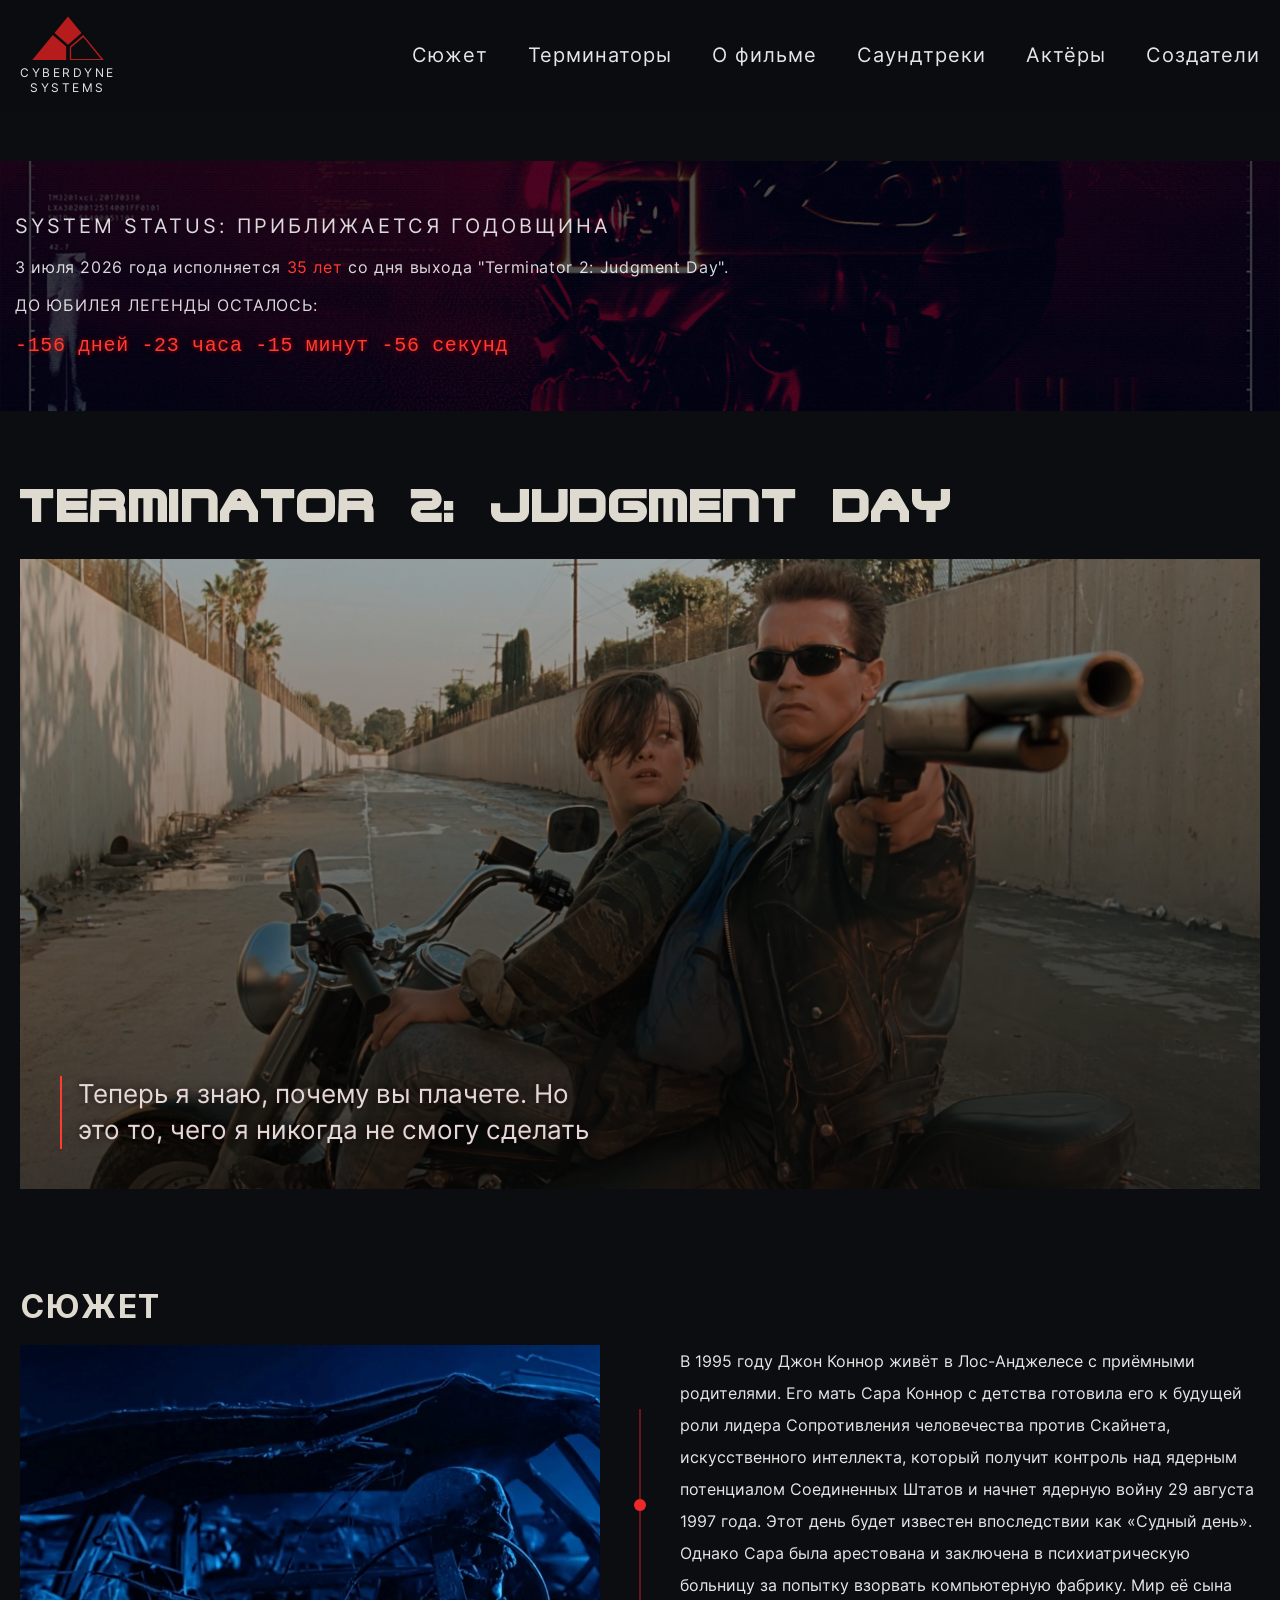
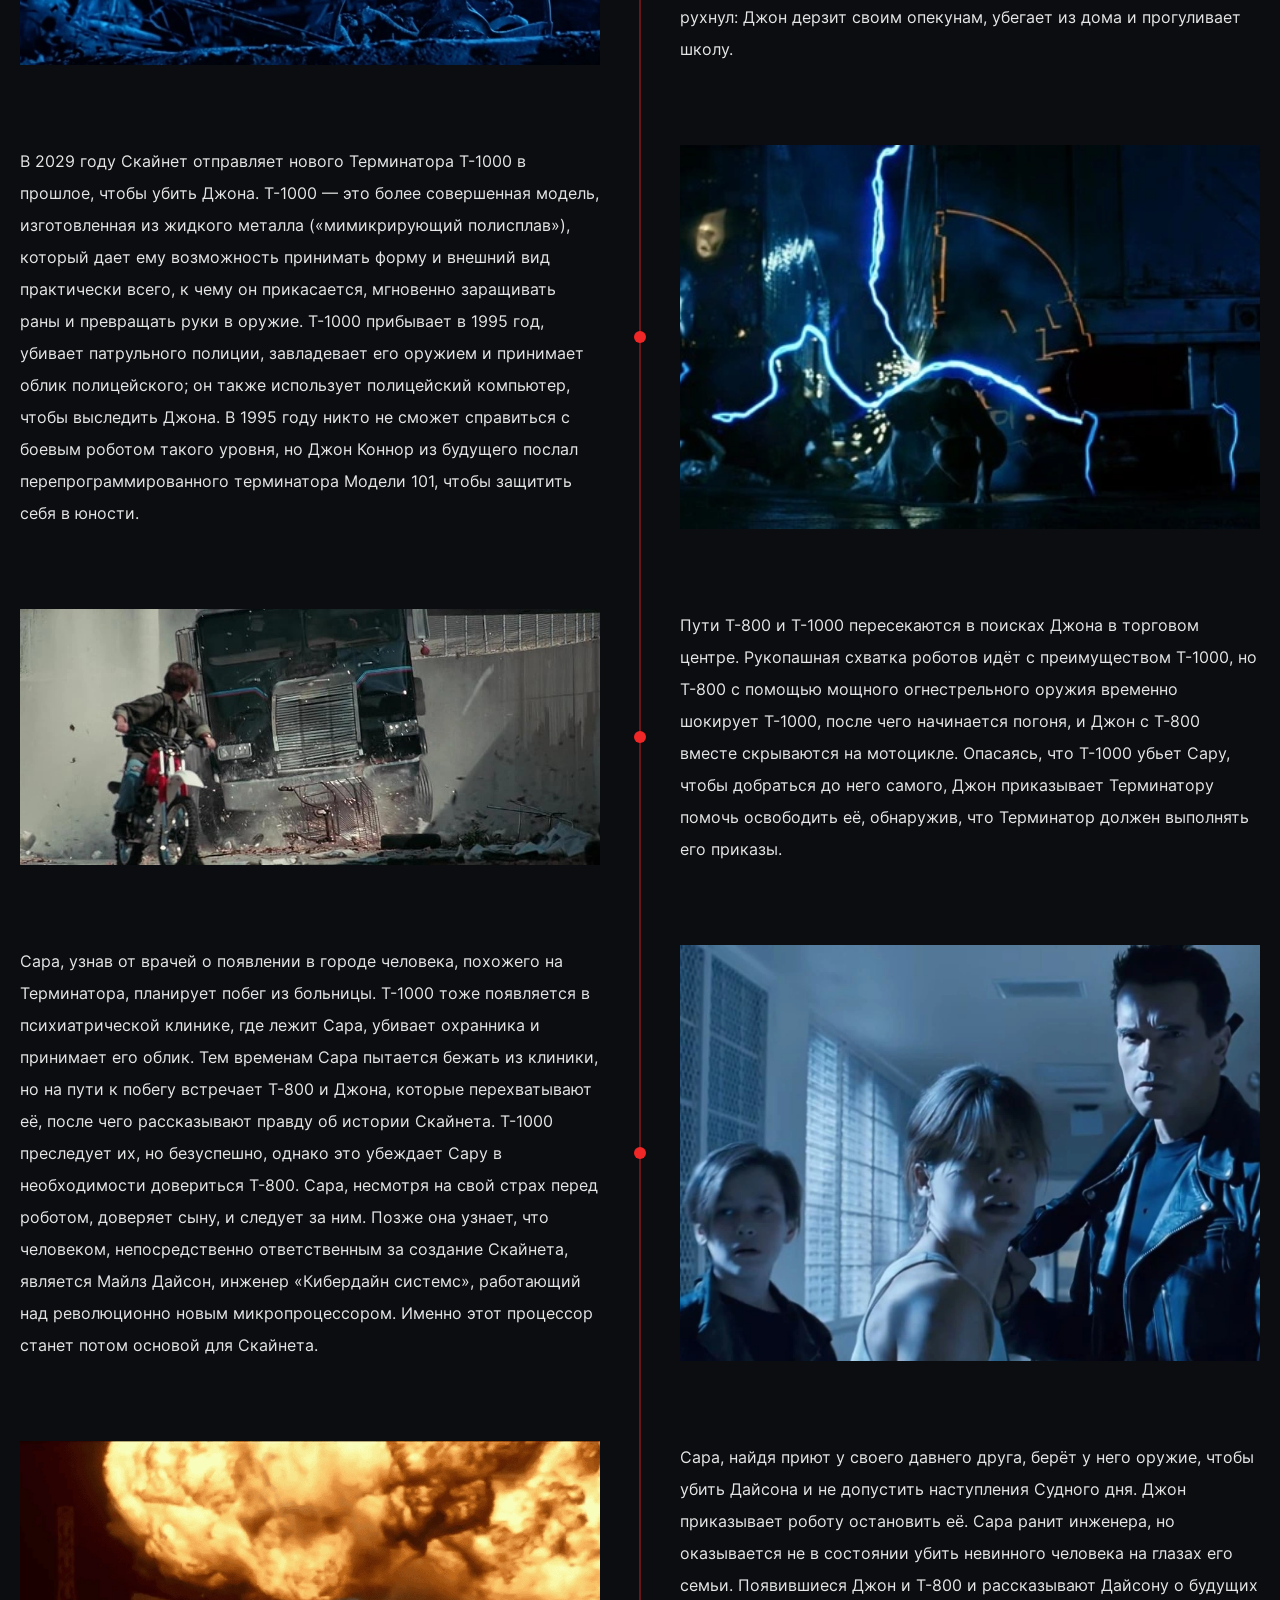
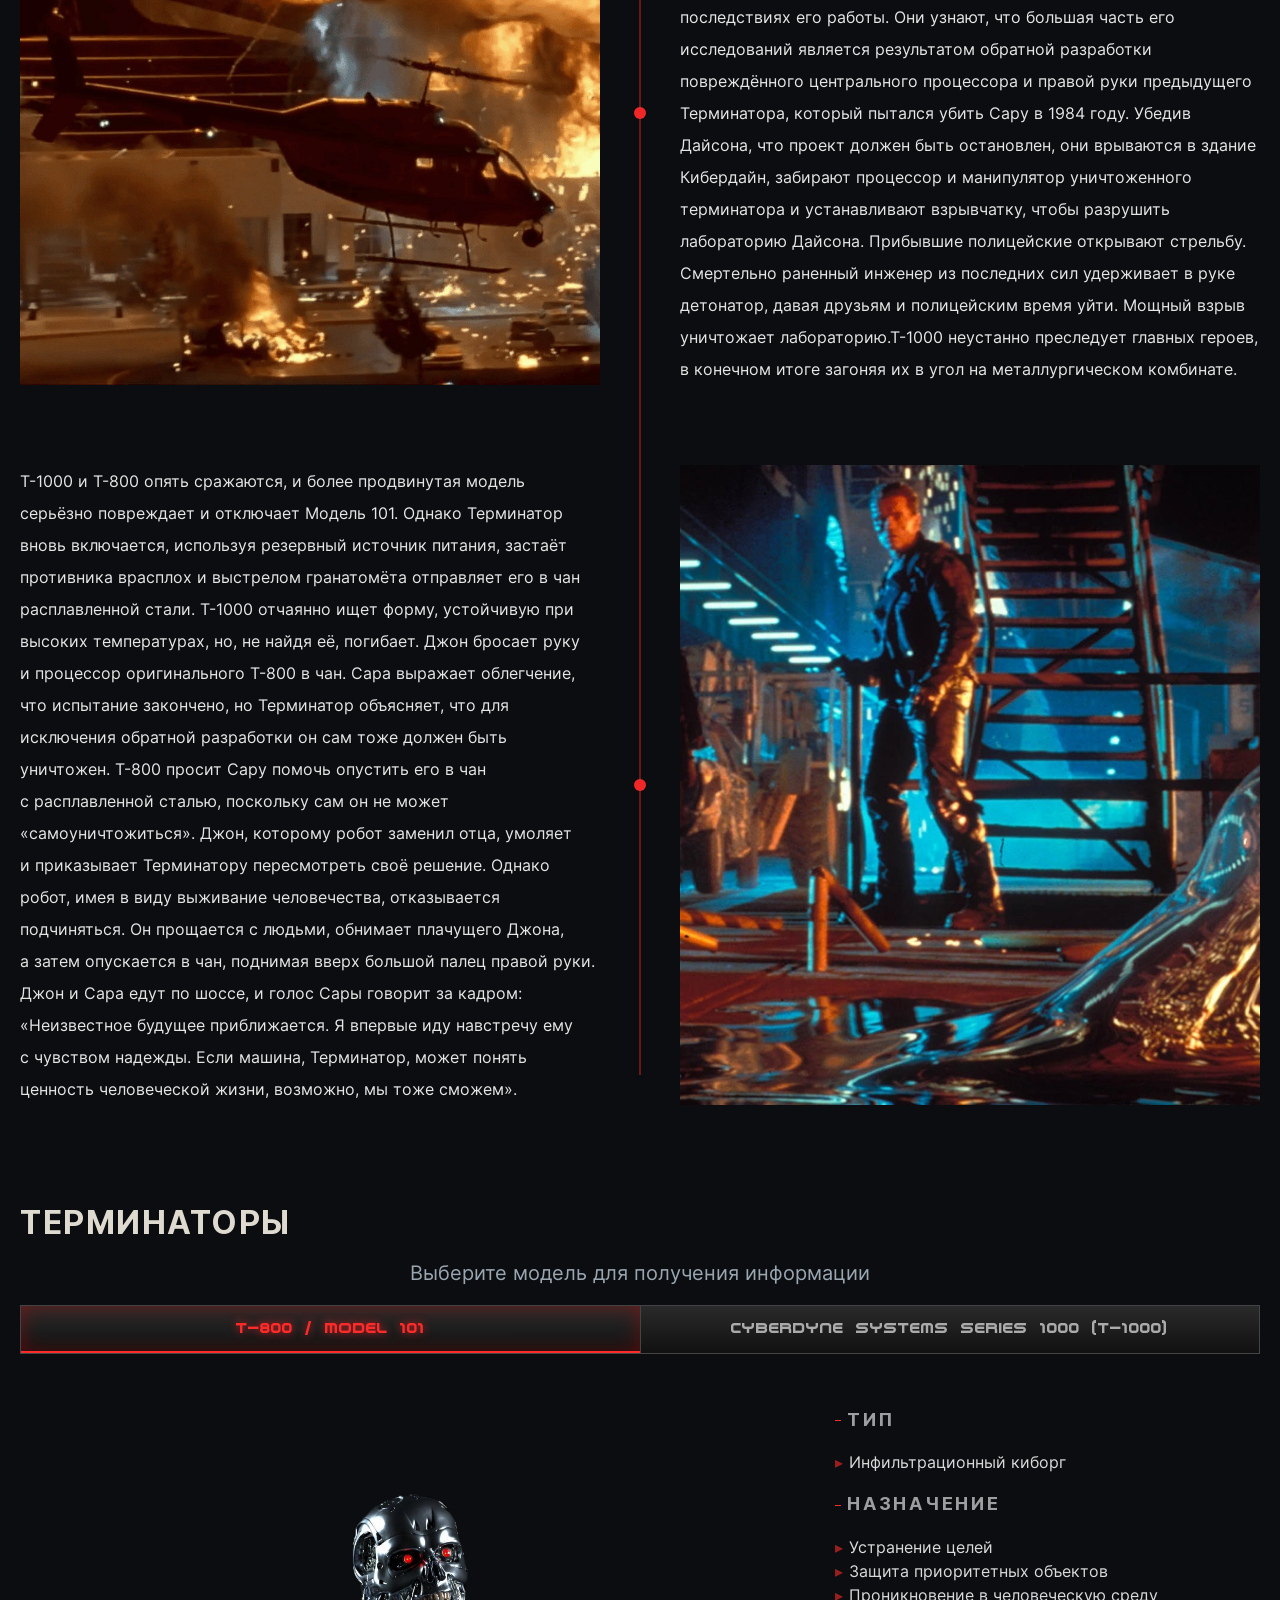
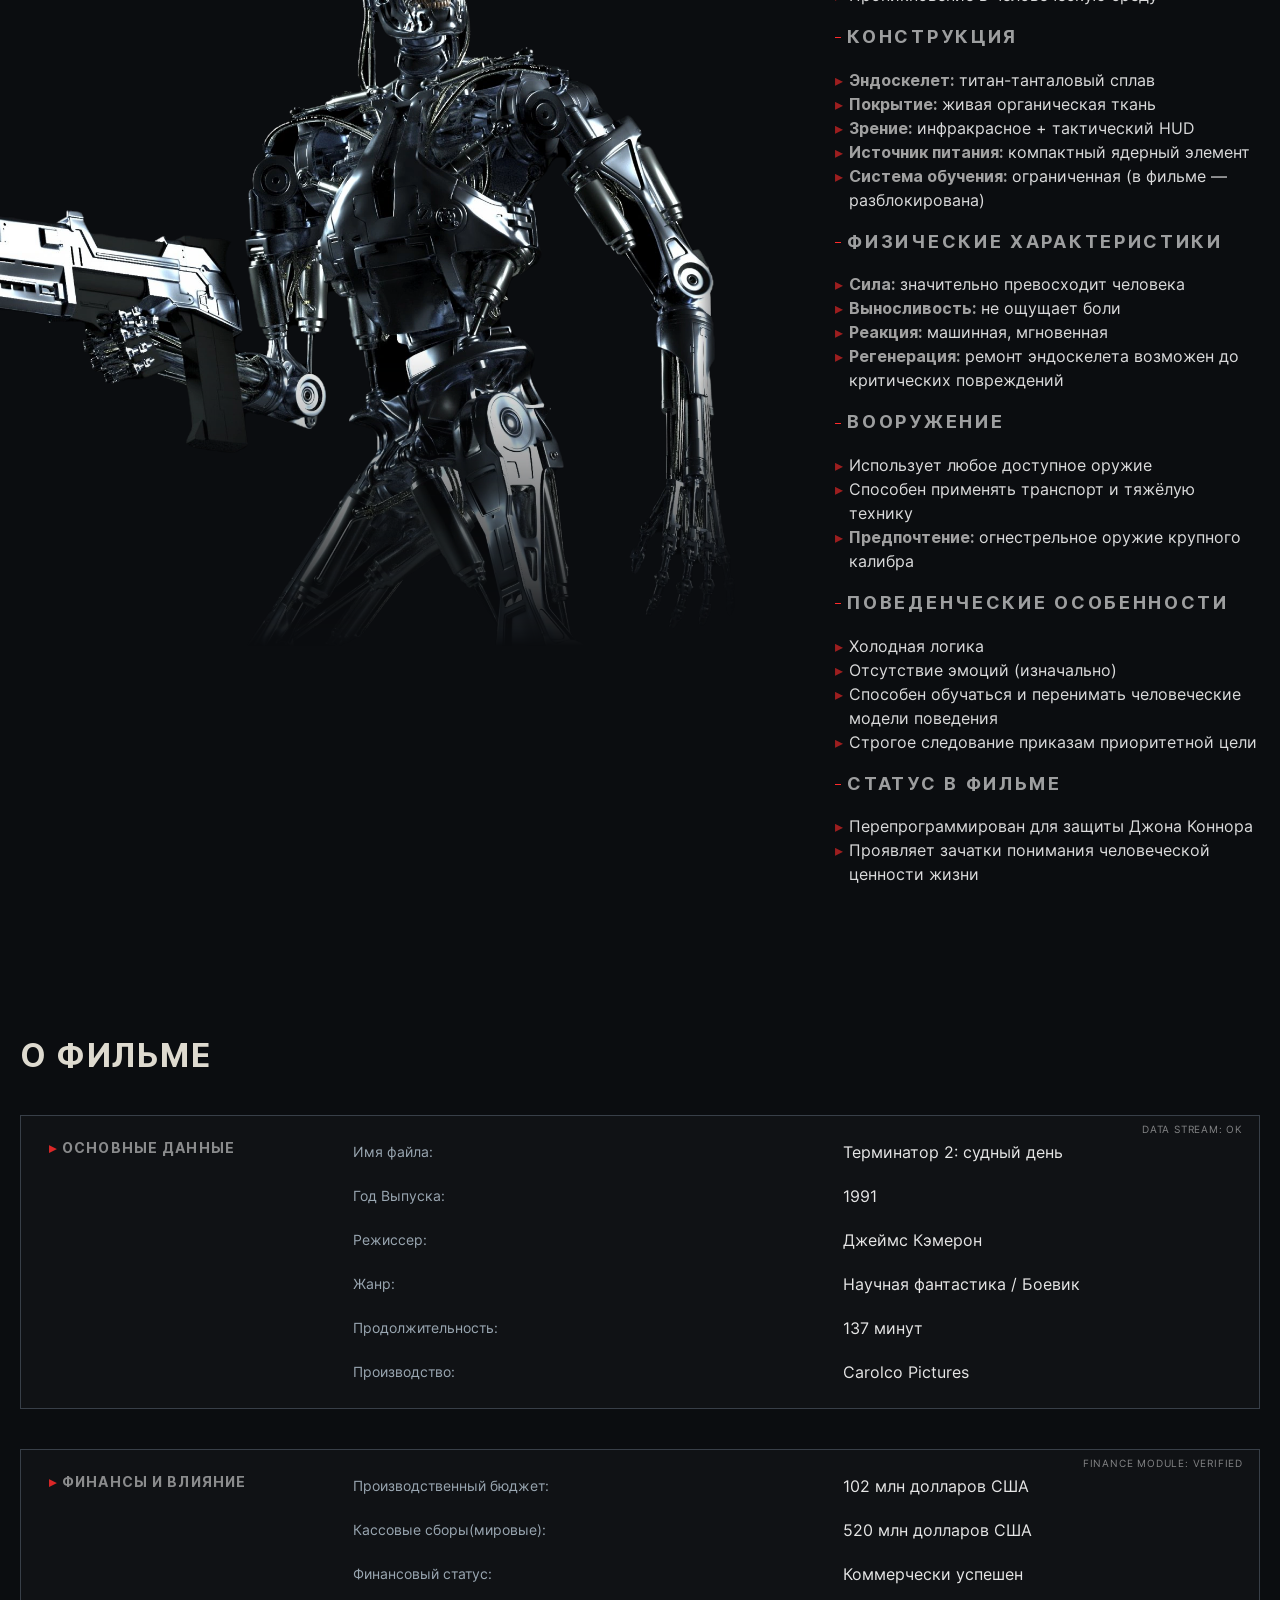
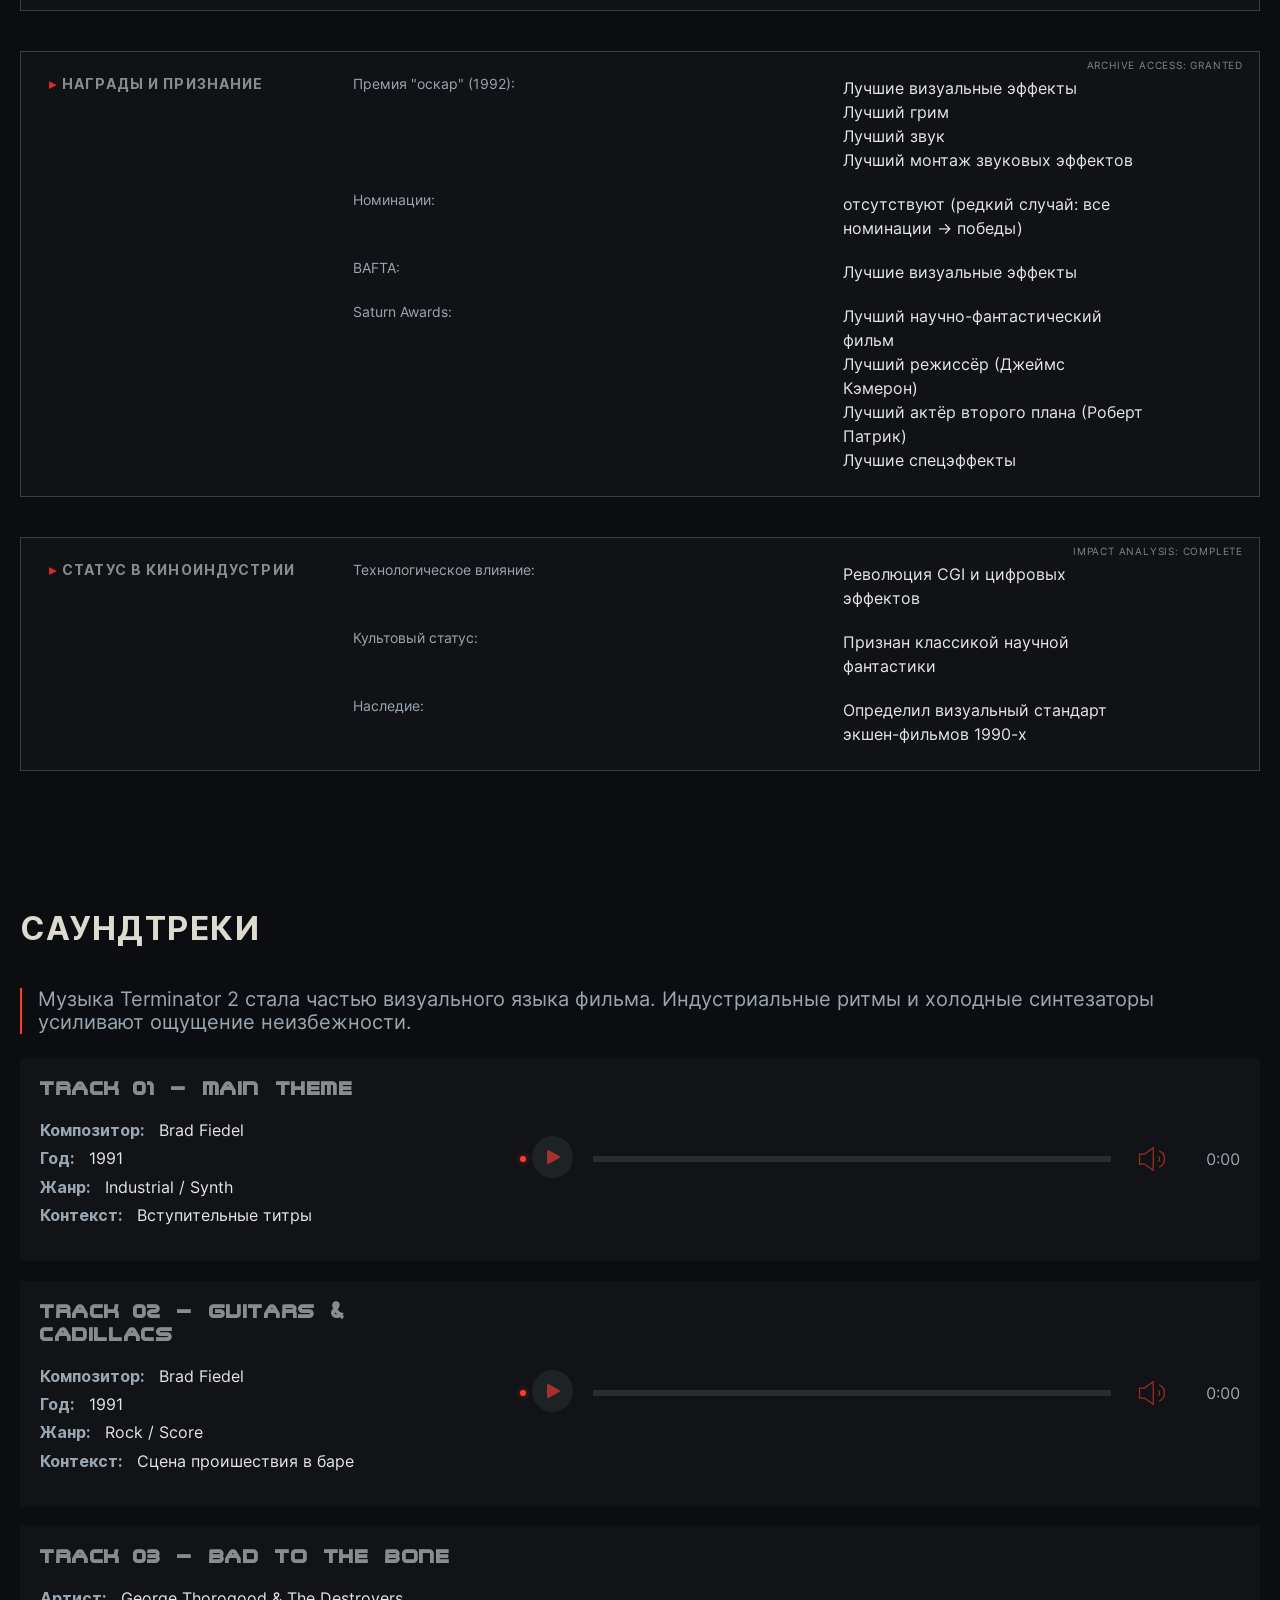
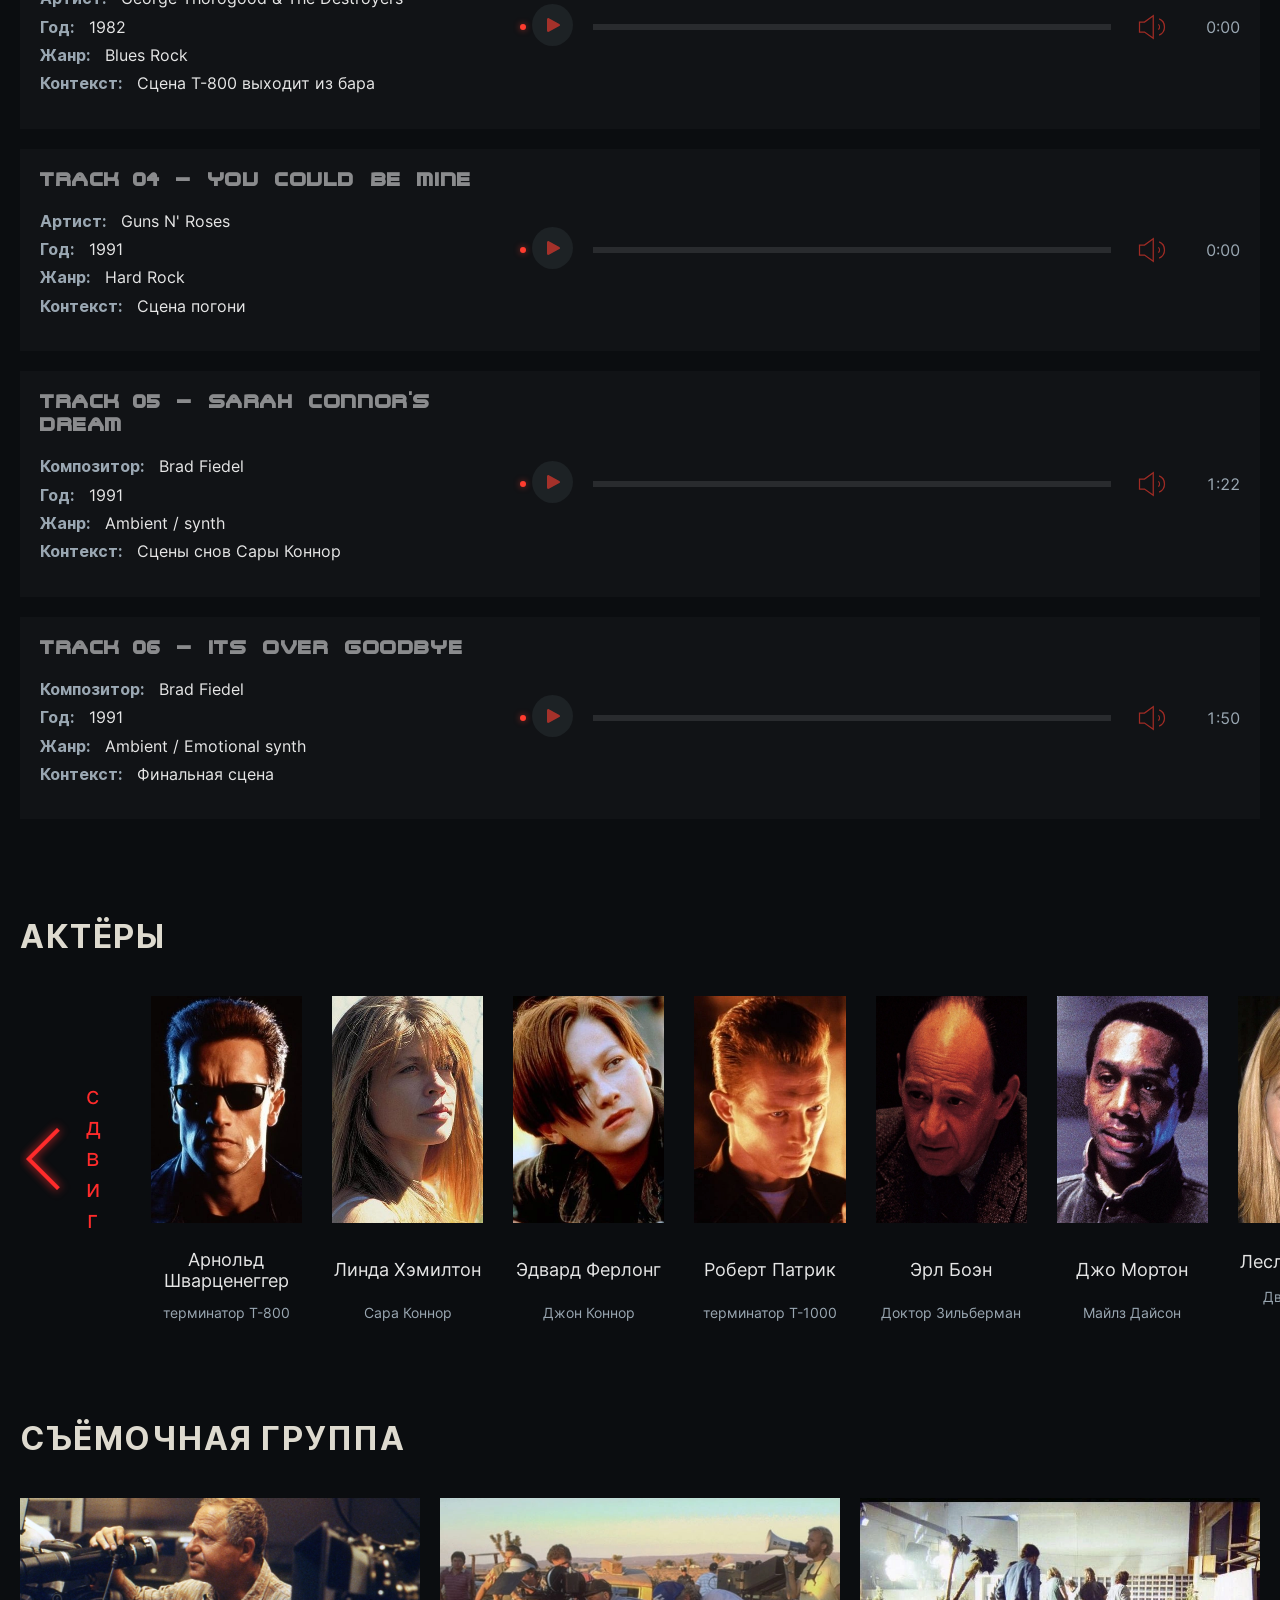
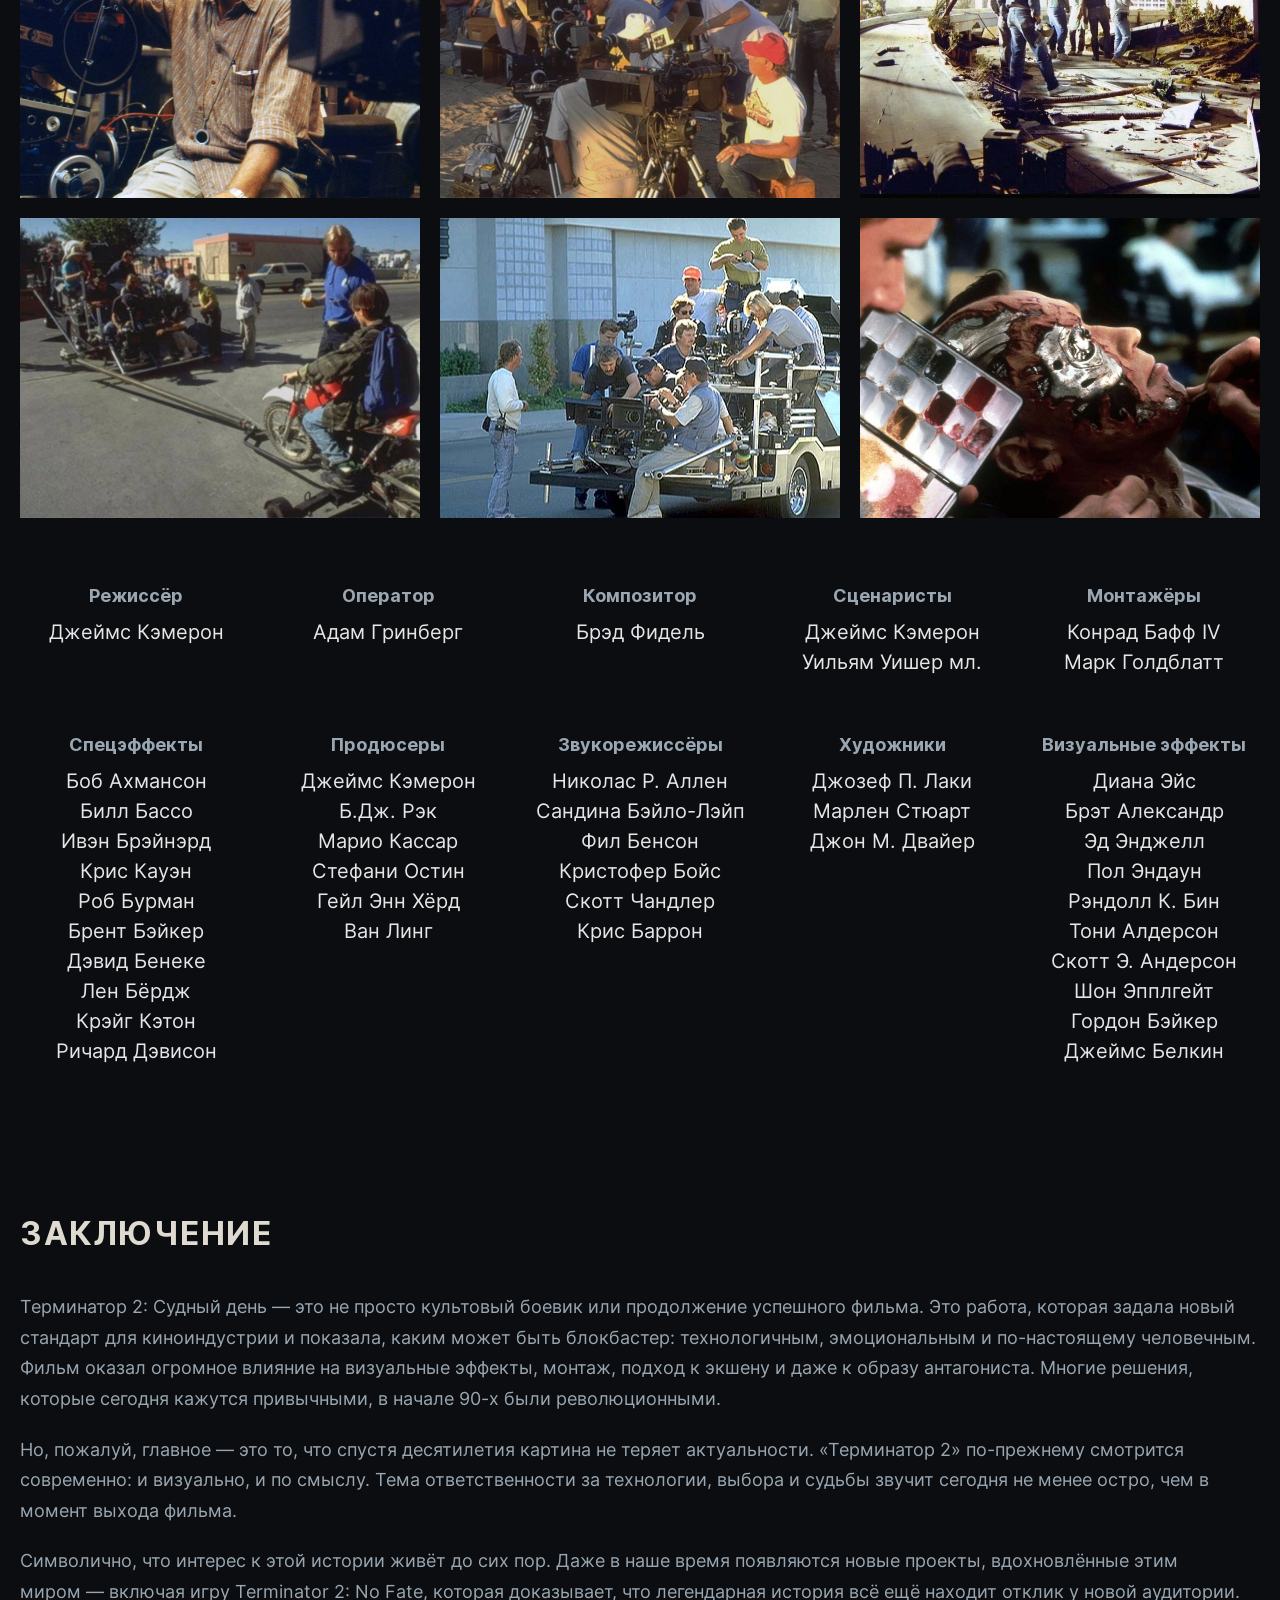
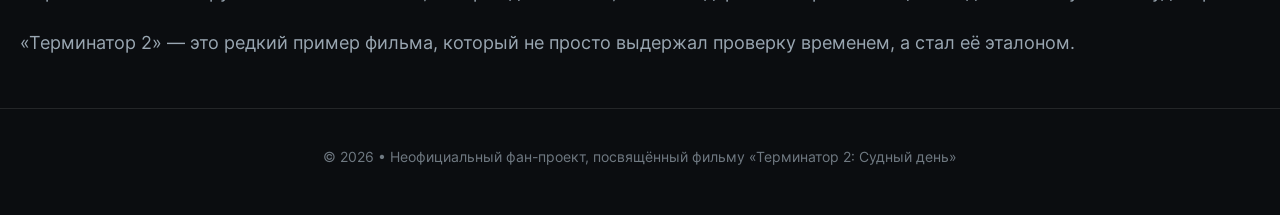
==== index.html @ 1759a17b "correct paths to assets and update SEO titles" ====
<!doctype html>
<html lang="ru">
  <head>
    <meta charset="UTF-8" />
    <meta name="viewport" content="width=device-width, initial-scale=1.0" />
    <meta
      name="description"
      content="Сайт о фильме Терминатор 2: Судный день. Актерский состав, цитаты героев, музыка и характеристики терминаторов в легендарном боевике Джеймса Кэмерона."
    />
    <link rel="icon" href="./img/favicon/favicon.ico" />
    <link
      rel="apple-touch-icon"
      sizes="180x180"
      href="./img/favicon/apple-touch-icon.png"
    />

    <link
      rel="icon"
      type="image/png"
      sizes="32x32"
      href="./img/favicon/favicon-32x32.png"
    />
    <link
      rel="icon"
      type="image/png"
      sizes="16x16"
      href="./img/favicon/favicon-16x16.png"
    />
    <link rel="stylesheet" href="./css/fonts.css" />
    <link rel="stylesheet" href="./css/vendor/swiper-bundle.min.css" />
    <link rel="stylesheet" href="./css/normalize.css" />
    <link rel="stylesheet" href="./css/variables.css" />
    <link rel="stylesheet" href="./css/style.css" />
    <link rel="stylesheet" href="./css/media.css" />
    <title>Терминатор 2: Судный день — Фан-сайт о фильме (T-800, T-1000)</title>
  </head>
  <body class="page">
    <div class="wrapper">
      <header class="header">
        <div class="container header__container">
          <a class="logo header__logo" href="#">
            <svg
              class="logo__svg"
              viewBox="0 0 128 79"
              xmlns="http://www.w3.org/2000/svg"
              fill-rule="evenodd"
              clip-rule="evenodd"
              stroke-linejoin="round"
              stroke-miterlimit="1.414"
            >
              <path
                d="M88.056 30.157L64 .88 39.98 30.113 64.046 51.03l24.01-20.873zm2.998 3.647L128 78.766H67.244V54.5l23.81-20.696zm-54.07-.045L0 78.764h60.756v-24.34L36.984 33.76zM69.61 55.8v20.663h53.167l-31.58-38.66L69.61 55.8z"
              />
            </svg>
            <span class="logo__text">
              <span>Cyberdyne</span>
              <span>Systems</span>
            </span>
          </a>
          <nav class="nav" id="nav-menu" data-nav>
            <ul class="nav__list list-reset">
              <li class="nav__item">
                <a
                  class="nav__link"
                  href="#plot"
                  data-nav-link
                  data-nav-link-one
                  >Сюжет</a
                >
              </li>
              <li class="nav__item">
                <a class="nav__link" href="#terminators" data-nav-link
                  >Терминаторы</a
                >
              </li>
              <li class="nav__item">
                <a class="nav__link" href="#about" data-nav-link>О фильме</a>
              </li>
              <li class="nav__item">
                <a class="nav__link" href="#soundtracks" data-nav-link
                  >Саундтреки</a
                >
              </li>
              <li class="nav__item">
                <a class="nav__link" href="#cast" data-nav-link>Актёры</a>
              </li>
              <li class="nav__item">
                <a class="nav__link" href="#crew" data-nav-link>Создатели</a>
              </li>
            </ul>
          </nav>
          <button
            class="burger btn-reset"
            aria-label="Открыть меню"
            aria-expanded="false"
            aria-controls="nav-menu"
            data-burger
          >
            <span class="burger__line"></span>
            <span class="burger__line"></span>
            <span class="burger__line"></span>
          </button>
        </div>
      </header>
      <main class="main">
        <section class="anniversary-banner">
          <div class="container anniversary-banner__wrapper">
            <div class="anniversary-banner__content">
              <span class="anniversary-banner__title"
                >SYSTEM STATUS: Приближается годовщина</span
              >
              <p class="anniversary-banner__text">
                3 июля 2026 года исполняется
                <span class="accent">35 лет</span> со дня выхода "Terminator 2:
                Judgment Day".
              </p>
              <p class="anniversary-banner__info">
                До юбилея легенды осталось:
              </p>
              <div class="anniversary-banner__timer" data-countdown></div>
            </div>
          </div>
        </section>
        <section class="hero section-offset">
          <div class="container hero__container">
            <h1 class="hero__title">Terminator 2: Judgment Day</h1>
            <div class="swiper hero__content">
              <div class="swiper-wrapper hero__wrapper"></div>
            </div>
          </div>
        </section>
        <section class="plot section-offset" id="plot">
          <div class="container plot__container">
            <h2 class="section-title plot__title">Сюжет</h2>
            <div class="plot__content">
              <picture>
                <source
                  srcset="./img/plot/judgment-day.webp"
                  type="image/webp"
                />
                <img
                  class="plot__img"
                  src="./img/plot/judgment-day.jpg"
                  alt="Лос-Анджелес после судного дня"
                  loading="lazy"
                  width="755"
                  height="318"
                />
              </picture>
              <p class="section-text plot__text">
                В&nbsp;1995 году Джон Коннор живёт в&nbsp;Лос-Анджелесе
                с&nbsp;приёмными родителями. Его мать Сара Коннор с&nbsp;детства
                готовила его к&nbsp;будущей роли лидера Сопротивления
                человечества против Скайнета, искусственного интеллекта, который
                получит контроль над ядерным потенциалом Соединенных Штатов
                и&nbsp;начнет ядерную войну 29&nbsp;августа 1997&nbsp;года. Этот
                день будет известен впоследствии как &laquo;Судный день&raquo;.
                Однако Сара была арестована и&nbsp;заключена
                в&nbsp;психиатрическую больницу за&nbsp;попытку взорвать
                компьютерную фабрику. Мир её&nbsp;сына рухнул: Джон дерзит своим
                опекунам, убегает из&nbsp;дома и&nbsp;прогуливает школу.
              </p>
            </div>
            <div class="plot__content plot__content--side">
              <picture>
                <source srcset="./img/plot/model_101.webp" type="image/webp" />
                <img
                  class="plot__img"
                  src="./img/plot/model_101.jpg"
                  alt="Скайнет отправляет Терминатора"
                  loading="lazy"
                  width="755"
                  height="318"
                />
              </picture>
              <p class="section-text plot__text">
                В&nbsp;2029 году Скайнет отправляет нового Терминатора
                T-1000&nbsp;в прошлое, чтобы убить Джона. T-1000&nbsp;&mdash;
                это более совершенная модель, изготовленная из&nbsp;жидкого
                металла (&laquo;мимикрирующий полисплав&raquo;), который дает
                ему возможность принимать форму и&nbsp;внешний вид практически
                всего, к&nbsp;чему он&nbsp;прикасается, мгновенно заращивать
                раны и&nbsp;превращать руки в&nbsp;оружие. T-1000 прибывает
                в&nbsp;1995&nbsp;год, убивает патрульного полиции, завладевает
                его оружием и&nbsp;принимает облик полицейского; он&nbsp;также
                использует полицейский компьютер, чтобы выследить Джона.
                В&nbsp;1995 году никто не&nbsp;сможет справиться с боевым
                роботом такого уровня, но&nbsp;Джон Коннор из&nbsp;будущего
                послал перепрограммированного терминатора Модели 101, чтобы
                защитить себя в&nbsp;юности.
              </p>
            </div>
            <div class="plot__content">
              <picture>
                <source srcset="./img/plot/truck.webp" type="image/webp" />
                <img
                  class="plot__img"
                  src="./img/plot/truck.jpg"
                  alt="погоня за Джоном Коннором"
                  loading="lazy"
                  width="755"
                  height="318"
                />
              </picture>
              <p class="section-text plot__text">
                Пути Т-800 и&nbsp;Т-1000 пересекаются в&nbsp;поисках Джона
                в&nbsp;торговом центре. Рукопашная схватка роботов идёт
                с&nbsp;преимуществом Т-1000, но Т-800&nbsp;с помощью мощного
                огнестрельного оружия временно шокирует Т-1000, после чего
                начинается погоня, и&nbsp;Джон с&nbsp;Т-800 вместе скрываются
                на&nbsp;мотоцикле. Опасаясь, что Т-1000 убьет Сару, чтобы
                добраться до&nbsp;него самого, Джон приказывает Терминатору
                помочь освободить&nbsp;её, обнаружив, что Терминатор должен
                выполнять его приказы.
              </p>
            </div>
            <div class="plot__content plot__content--side">
              <picture>
                <source
                  srcset="./img/plot/t-800_sarah_john.webp"
                  type="image/webp"
                />
                <img
                  class="plot__img"
                  src="./img/plot/t-800_sarah_john.jpg"
                  alt="Спасение Сары Коннор из психиатрической больницы"
                  loading="lazy"
                  width="755"
                  height="318"
                />
              </picture>
              <p class="section-text plot__text">
                Сара, узнав от&nbsp;врачей о&nbsp;появлении в&nbsp;городе
                человека, похожего на Терминатора, планирует побег
                из&nbsp;больницы. Т-1000 тоже появляется в психиатрической
                клинике, где лежит Сара, убивает охранника и принимает его
                облик. Тем временам Сара пытается бежать из&nbsp;клиники,
                но&nbsp;на&nbsp;пути к&nbsp;побегу встречает Т-800 и&nbsp;Джона,
                которые перехватывают её, после чего рассказывают правду
                об&nbsp;истории Скайнета. Т-1000 преследует&nbsp;их,
                но&nbsp;безуспешно, однако это убеждает Сару в необходимости
                довериться Т-800. Сара, несмотря на&nbsp;свой страх перед
                роботом, доверяет сыну, и&nbsp;следует за&nbsp;ним. Позже она
                узнает, что человеком, непосредственно ответственным
                за&nbsp;создание Скайнета, является Майлз Дайсон, инженер
                &laquo;Кибердайн системс&raquo;, работающий над революционно
                новым микропроцессором. Именно этот процессор станет потом
                основой для Скайнета.
              </p>
            </div>
            <div class="plot__content">
              <picture>
                <source srcset="./img/plot/cyberdyne.webp" type="image/webp" />
                <img
                  class="plot__img"
                  src="./img/plot/cyberdyne.png"
                  alt="Верталет на фоне горящий фабрики"
                  loading="lazy"
                  width="755"
                  height="416"
                />
              </picture>
              <p class="section-text plot__text">
                Сара, найдя приют у&nbsp;своего давнего друга, берёт у&nbsp;него
                оружие, чтобы убить Дайсона и&nbsp;не&nbsp;допустить наступления
                Судного дня. Джон приказывает роботу остановить&nbsp;её. Сара
                ранит инженера, но оказывается не&nbsp;в&nbsp;состоянии убить
                невинного человека на&nbsp;глазах его семьи. Появившиеся Джон
                и&nbsp;Т-800 и&nbsp;рассказывают Дайсону о&nbsp;будущих
                последствиях его работы. Они узнают, что большая часть его
                исследований является результатом обратной разработки
                повреждённого центрального процессора и&nbsp;правой руки
                предыдущего Терминатора, который пытался убить Сару
                в&nbsp;1984&nbsp;году. Убедив Дайсона, что проект должен быть
                остановлен, они врываются в&nbsp;здание Кибердайн, забирают
                процессор и&nbsp;манипулятор уничтоженного терминатора
                и&nbsp;устанавливают взрывчатку, чтобы разрушить лабораторию
                Дайсона. Прибывшие полицейские открывают стрельбу. Смертельно
                раненный инженер из&nbsp;последних сил удерживает в&nbsp;руке
                детонатор, давая друзьям и&nbsp;полицейским время уйти. Мощный
                взрыв уничтожает лабораторию.Т-1000 неустанно преследует главных
                героев, в&nbsp;конечном итоге загоняя их&nbsp;в&nbsp;угол
                на&nbsp;металлургическом комбинате.
              </p>
            </div>
            <div class="plot__content plot__content--side">
              <picture>
                <source
                  srcset="./img/plot/john-and-terminators.webp"
                  type="image/webp"
                />
                <img
                  class="plot__img"
                  src="./img/plot/john-and-terminators.jpg"
                  alt="Джон с терминатором смолтрят на жидкий метал"
                  loading="lazy"
                  width="755"
                  height="480"
                />
              </picture>
              <p class="section-text plot__text">
                T-1000 и&nbsp;Т-800 опять сражаются, и&nbsp;более продвинутая
                модель серьёзно повреждает и&nbsp;отключает Модель 101. Однако
                Терминатор вновь включается, используя резервный источник
                питания, застаёт противника врасплох и&nbsp;выстрелом
                гранатомёта отправляет его в&nbsp;чан расплавленной стали.
                Т-1000 отчаянно ищет форму, устойчивую при высоких температурах,
                но, не&nbsp;найдя&nbsp;её, погибает. Джон бросает руку
                и&nbsp;процессор оригинального Т-800&nbsp;в чан. Сара выражает
                облегчение, что испытание закончено, но&nbsp;Терминатор
                объясняет, что для исключения обратной разработки он&nbsp;сам
                тоже должен быть уничтожен. Т-800 просит Сару помочь опустить
                его в&nbsp;чан с&nbsp;расплавленной сталью, поскольку сам
                он&nbsp;не&nbsp;может &laquo;самоуничтожиться&raquo;. Джон,
                которому робот заменил отца, умоляет и&nbsp;приказывает
                Терминатору пересмотреть своё решение. Однако робот, имея
                в&nbsp;виду выживание человечества, отказывается подчиняться.
                Он&nbsp;прощается с&nbsp;людьми, обнимает плачущего Джона,
                а&nbsp;затем опускается в&nbsp;чан, поднимая вверх большой палец
                правой руки. Джон и&nbsp;Сара едут по&nbsp;шоссе, и&nbsp;голос
                Сары говорит за&nbsp;кадром: &laquo;Неизвестное будущее
                приближается. Я&nbsp;впервые иду навстречу ему с&nbsp;чувством
                надежды. Если машина, Терминатор, может понять ценность
                человеческой жизни, возможно, мы&nbsp;тоже сможем&raquo;.
              </p>
            </div>
          </div>
        </section>
        <section class="terminators section-offset" id="terminators">
          <div
            class="container terminators__conteiner"
            data-terminators-container
          >
            <h2 class="section-title terminators__title">Терминаторы</h2>
            <p class="section-text terminators__text">
              Выберите модель для получения информации
            </p>
            <div class="terminators__tabs" role="tablist">
              <button
                class="terminators__tab btn-reset"
                id="t-800"
                data-tab-t-800
                role="tab"
                aria-selected="true"
                aria-controls="panel-t800"
              >
                T-800 / Model 101
              </button>
              <button
                class="terminators__tab btn-reset"
                id="t-1000"
                data-tab-t-1000
                role="tab"
                aria-selected="false"
                aria-controls="panel-t1000"
                tabindex="-1"
              >
                Cyberdyne Systems Series 1000 (T-1000)
              </button>
            </div>

            <div class="terminators__block">
              <div
                class="terminators__info terminators__info--t800 is-active"
                id="panel-t800"
                role="tabpanel"
                aria-labelledby="t-800"
                data-t-800
                aria-hidden="false"
              >
                <div class="spec spec--t800">
                  <h3 class="spec__title">Тип</h3>
                  <ul class="spec__list list-reset">
                    <li class="spec__item">Инфильтрационный киборг</li>
                  </ul>
                  <h3 class="spec__title">Назначение</h3>
                  <ul class="spec__list list-reset">
                    <li class="spec__item">Устранение целей</li>
                    <li class="spec__item">Защита приоритетных объектов</li>
                    <li class="spec__item">
                      Проникновение в человеческую среду
                    </li>
                  </ul>
                  <h3 class="spec__title">Конструкция</h3>
                  <ul class="spec__list list-reset">
                    <li class="spec__item">
                      <dl class="spec__property">
                        <dt class="spec__label">Эндоскелет</dt>
                        <dd class="spec__value">титан-танталовый сплав</dd>
                      </dl>
                    </li>
                    <li class="spec__item">
                      <dl class="spec__property">
                        <dt class="spec__label">Покрытие</dt>
                        <dd class="spec__value">живая органическая ткань</dd>
                      </dl>
                    </li>
                    <li class="spec__item">
                      <dl class="spec__property">
                        <dt class="spec__label">Зрение</dt>
                        <dd class="spec__value">
                          инфракрасное + тактический HUD
                        </dd>
                      </dl>
                    </li>
                    <li class="spec__item">
                      <dl class="spec__property">
                        <dt class="spec__label">Источник питания</dt>
                        <dd class="spec__value">компактный ядерный элемент</dd>
                      </dl>
                    </li>
                    <li class="spec__item">
                      <dl class="spec__property">
                        <dt class="spec__label">Система обучения</dt>
                        <dd class="spec__value">
                          ограниченная (в фильме — разблокирована)
                        </dd>
                      </dl>
                    </li>
                  </ul>
                  <h3 class="spec__title">Физические характеристики</h3>
                  <ul class="spec__list list-reset">
                    <li class="spec__item">
                      <dl class="spec__property">
                        <dt class="spec__label">Сила</dt>
                        <dd class="spec__value">
                          значительно превосходит человека
                        </dd>
                      </dl>
                    </li>
                    <li class="spec__item">
                      <dl class="spec__property">
                        <dt class="spec__label">Выносливость</dt>
                        <dd class="spec__value">не ощущает боли</dd>
                      </dl>
                    </li>
                    <li class="spec__item">
                      <dl class="spec__property">
                        <dt class="spec__label">Реакция</dt>
                        <dd class="spec__value">машинная, мгновенная</dd>
                      </dl>
                    </li>
                    <li class="spec__item">
                      <dl class="spec__property">
                        <dt class="spec__label">Регенерация</dt>
                        <dd class="spec__value">
                          ремонт эндоскелета возможен до критических повреждений
                        </dd>
                      </dl>
                    </li>
                  </ul>
                  <h3 class="spec__title">Вооружение</h3>
                  <ul class="spec__list list-reset">
                    <li class="spec__item">
                      Использует любое доступное оружие
                    </li>
                    <li class="spec__item">
                      Способен применять транспорт и тяжёлую технику
                    </li>
                    <li class="spec__item">
                      <dl class="spec__property">
                        <dt class="spec__label">Предпочтение</dt>
                        <dd class="spec__value">
                          огнестрельное оружие крупного калибра
                        </dd>
                      </dl>
                    </li>
                  </ul>

                  <h3 class="spec__title">Поведенческие особенности</h3>
                  <ul class="spec__list list-reset">
                    <li class="spec__item">Холодная логика</li>
                    <li class="spec__item">Отсутствие эмоций (изначально)</li>
                    <li class="spec__item">
                      Способен обучаться и перенимать человеческие модели
                      поведения
                    </li>
                    <li class="spec__item">
                      Строгое следование приказам приоритетной цели
                    </li>
                  </ul>

                  <h3 class="spec__title">Статус в фильме</h3>
                  <ul class="spec__list list-reset">
                    <li class="spec__item">
                      Перепрограммирован для защиты Джона Коннора
                    </li>
                    <li class="spec__item">
                      Проявляет зачатки понимания человеческой ценности жизни
                    </li>
                  </ul>
                </div>
                <div class="terminators__images">
                  <picture>
                    <source
                      srcset="./img/terminators/t-800.webp"
                      type="image/webp"
                    />
                    <img
                      class="terminators__unit terminators__unit--left"
                      src="./img/terminators/t-800.png"
                      alt="Терминатор Т-800"
                    />
                  </picture>
                </div>
              </div>

              <div
                class="terminators__info terminators__info--t1000"
                data-t-1000
                id="panel-t1000"
                role="tabpanel"
                aria-labelledby="t-1000"
                aria-hidden="true"
              >
                <div class="spec spec--t1000">
                  <h3 class="spec__title">Тип</h3>
                  <ul class="spec__list list-reset">
                    <li class="spec__item">
                      Экспериментальный терминатор нового поколения
                      (мимикрирующий полисплав — жидкий металл)
                    </li>
                  </ul>
                  <h3 class="spec__title">Назначение</h3>
                  <ul class="spec__list list-reset">
                    <li class="spec__item">Устранение приоритетных целей</li>
                    <li class="spec__item">
                      Поиск и ликвидация лидеров Сопротивления
                    </li>
                    <li class="spec__item">
                      Инфильтрация без необходимости маскировки органической
                      тканью
                    </li>
                  </ul>
                  <h3 class="spec__title">Конструкция</h3>
                  <ul class="spec__list list-reset">
                    <li class="spec__item">
                      <dl class="spec__property">
                        <dt class="spec__label">Материал корпуса</dt>
                        <dd class="spec__value">
                          мимикрирующий полисплав (жидкий металл)
                        </dd>
                      </dl>
                    </li>
                    <li class="spec__item">
                      <dl class="spec__property">
                        <dt class="spec__label">Эндоскелет</dt>
                        <dd class="spec__value">
                          отсутствует (цельнометаллическая структура)
                        </dd>
                      </dl>
                    </li>
                    <li class="spec__item">
                      <dl class="spec__property">
                        <dt class="spec__label">Мимикрия</dt>
                        <dd class="spec__value">
                          способен копировать внешний вид, голос и поведение
                          объектов
                        </dd>
                      </dl>
                    </li>
                    <li class="spec__item">
                      <dl class="spec__property">
                        <dt class="spec__label">Зрение</dt>
                        <dd class="spec__value">
                          многоспектральное, с расширенной аналитикой
                        </dd>
                      </dl>
                    </li>
                    <li class="spec__item">
                      <dl class="spec__property">
                        <dt class="spec__label">Источник питания</dt>
                        <dd class="spec__value">
                          неизвестен / интегрирован в структуру
                        </dd>
                      </dl>
                    </li>
                    <li class="spec__item">
                      <dl class="spec__property">
                        <dt class="spec__label">Система обучения</dt>
                        <dd class="spec__value">продвинутая, автономная</dd>
                      </dl>
                    </li>
                  </ul>
                  <h3 class="spec__title">Физические характеристики</h3>
                  <ul class="spec__list list-reset">
                    <li class="spec__item">
                      <dl class="spec__property">
                        <dt class="spec__label">Сила</dt>
                        <dd class="spec__value">
                          превосходит T-800 в ближнем бою
                        </dd>
                      </dl>
                    </li>
                    <li class="spec__item">
                      <dl class="spec__property">
                        <dt class="spec__label">Выносливость</dt>
                        <dd class="spec__value">
                          практически неуязвим для обычного оружия
                        </dd>
                      </dl>
                    </li>
                    <li class="spec__item">
                      <dl class="spec__property">
                        <dt class="spec__label">Реакция</dt>
                        <dd class="spec__value">сверхбыстрая, адаптивная</dd>
                      </dl>
                    </li>
                    <li class="spec__item">
                      <dl class="spec__property">
                        <dt class="spec__label">Регенерация</dt>
                        <dd class="spec__value">
                          мгновенное самовосстановление при некритических
                          повреждениях
                        </dd>
                      </dl>
                    </li>
                  </ul>

                  <h3 class="spec__title">Вооружение</h3>
                  <ul class="spec__list list-reset">
                    <li class="spec__item">
                      Формирует холодное оружие из собственного тела (клинки,
                      крюки, копья)
                    </li>
                    <li class="spec__item">
                      Использует огнестрельное оружие без ограничений
                    </li>
                    <li class="spec__item">
                      Может превращать конечности в ударные инструменты
                    </li>
                  </ul>

                  <h3 class="spec__title">Поведенческие особенности</h3>
                  <ul class="spec__list list-reset">
                    <li class="spec__item">Абсолютно холодный расчёт</li>
                    <li class="spec__item">
                      Отсутствие эмпатии и эмоциональных реакций
                    </li>
                    <li class="spec__item">Высокая степень автономности</li>
                    <li class="spec__item">
                      Адаптация поведения под среду и жертву
                    </li>
                    <li class="spec__item">
                      Не способен к пониманию человеческих ценностей
                    </li>
                  </ul>

                  <h3 class="spec__title">Статус в фильме</h3>
                  <ul class="spec__list list-reset">
                    <li class="spec__item">Основной антагонист</li>
                    <li class="spec__item">Не подлежит перепрограммированию</li>
                    <li class="spec__item">Уничтожен в расплавленной стали</li>
                  </ul>
                </div>
                <div class="terminators__images">
                  <picture>
                    <source
                      srcset="./img/terminators/t-1000.webp"
                      type="image/webp"
                    />

                    <img
                      class="terminators__unit terminators__unit--right"
                      src="./img/terminators/t-1000.png"
                      alt="Терминатор Т-1000"
                    />
                  </picture>
                </div>
              </div>
            </div>
          </div>
        </section>
        <section class="about section-offset" id="about" data-about-section>
          <div class="container about__container">
            <h2 class="section-title about__title">О фильме</h2>
            <div class="about-data">
              <span class="about-data__load"></span>

              <h3 class="about-data__title">Основные данные</h3>
              <ul class="about-data__list list-reset">
                <li class="about-data__item">
                  <div class="about-data__content">
                    <span class="about-data__text">Имя файла:</span>
                    <span class="about-data__dots">&nbsp;</span>
                    <span class="about-data__value"
                      >Терминатор 2: судный день</span
                    >
                  </div>
                </li>
                <li class="about-data__item">
                  <div class="about-data__content">
                    <span class="about-data__text">Год Выпуска:</span>
                    <span class="about-data__dots">&nbsp;</span>
                    <span class="about-data__value">1991</span>
                  </div>
                </li>
                <li class="about-data__item">
                  <div class="about-data__content">
                    <span class="about-data__text">Режиссер:</span>
                    <span class="about-data__dots">&nbsp;</span>
                    <span class="about-data__value">Джеймс Кэмерон</span>
                  </div>
                </li>
                <li class="about-data__item">
                  <div class="about-data__content">
                    <span class="about-data__text">Жанр:</span>
                    <span class="about-data__dots">&nbsp;</span>
                    <span class="about-data__value"
                      >Научная фантастика / Боевик</span
                    >
                  </div>
                </li>
                <li class="about-data__item">
                  <div class="about-data__content">
                    <span class="about-data__text">Продолжительность:</span>
                    <span class="about-data__dots">&nbsp;</span>
                    <span class="about-data__value">137 минут</span>
                  </div>
                </li>
                <li class="about-data__item">
                  <div class="about-data__content">
                    <span class="about-data__text">Производство:</span>
                    <span class="about-data__dots">&nbsp;</span>
                    <span class="about-data__value">Carolco Pictures</span>
                  </div>
                </li>
              </ul>
            </div>
            <div class="about-budget">
              <h3 class="about-budget__title">Финансы и&nbsp;влияние</h3>
              <span class="about-budget__load"></span>
              <ul class="about-budget__list list-reset">
                <li class="about-budget__item">
                  <div class="about-budget__content">
                    <span class="about-budget__text"
                      >Производственный бюджет:</span
                    >
                    <span class="about-budget__dots">&nbsp;</span>
                    <span class="about-budget__value"
                      >102 млн долларов США</span
                    >
                  </div>
                </li>
                <li class="about-budget__item">
                  <div class="about-budget__content">
                    <span class="about-budget__text"
                      >Кассовые сборы(мировые):</span
                    >
                    <span class="about-budget__dots">&nbsp;</span>
                    <span class="about-budget__value"
                      >520 млн долларов США</span
                    >
                  </div>
                </li>
                <li class="about-budget__item">
                  <div class="about-budget__content">
                    <span class="about-budget__text">Финансовый статус:</span>
                    <span class="about-budget__dots">&nbsp;</span>
                    <span class="about-budget__value">Коммерчески успешен</span>
                  </div>
                </li>
              </ul>
            </div>
            <div class="about-awards">
              <h3 class="about-awards__title">Награды и&nbsp;признание</h3>
              <span class="about-awards__load"></span>
              <ul class="about-awards__list list-reset">
                <li class="about-awards__item">
                  <div class="about-awards__content">
                    <span class="about-awards__text"
                      >Премия "оскар" (1992):</span
                    >
                    <span class="about-awards__dots">&nbsp;</span>
                    <ul class="about-awards__value list-reset">
                      <li>Лучшие визуальные эффекты</li>
                      <li>Лучший грим</li>
                      <li>Лучший звук</li>
                      <li>Лучший монтаж звуковых эффектов</li>
                    </ul>
                  </div>
                </li>
                <li class="about-awards__item">
                  <div class="about-awards__content">
                    <span class="about-awards__text">Номинации:</span>
                    <span class="about-awards__dots">&nbsp;</span>

                    <span class="about-awards__value"
                      >отсутствуют (редкий случай: все номинации → победы)</span
                    >
                  </div>
                </li>
                <li class="about-awards__item">
                  <div class="about-awards__content">
                    <span class="about-awards__text">BAFTA:</span>
                    <span class="about-awards__dots">&nbsp;</span>

                    <span class="about-awards__value"
                      >Лучшие визуальные эффекты</span
                    >
                  </div>
                </li>
                <li class="about-awards__item">
                  <div class="about-awards__content">
                    <span class="about-awards__text">Saturn Awards:</span>
                    <span class="about-awards__dots">&nbsp;</span>
                    <ul class="about-awards__value list-reset">
                      <li>Лучший научно-фантастический фильм</li>
                      <li>Лучший режиссёр (Джеймс Кэмерон)</li>
                      <li>Лучший актёр второго плана (Роберт Патрик)</li>
                      <li>Лучшие спецэффекты</li>
                    </ul>
                  </div>
                </li>
              </ul>
            </div>
            <div class="about-impact">
              <h3 class="about-impact__title">Статус в&nbsp;киноиндустрии</h3>
              <span class="about-impact__load"></span>
              <ul class="about-impact__list list-reset">
                <li class="about-impact__item">
                  <div class="about-impact__content">
                    <span class="about-impact__text"
                      >Технологическое влияние:</span
                    >
                    <span class="about-impact__dots">&nbsp;</span>

                    <span class="about-impact__value"
                      >Революция CGI и цифровых эффектов</span
                    >
                  </div>
                </li>
                <li class="about-impact__item">
                  <div class="about-impact__content">
                    <span class="about-impact__text">Культовый статус:</span>
                    <span class="about-impact__dots">&nbsp;</span>

                    <span class="about-impact__value"
                      >Признан классикой научной фантастики</span
                    >
                  </div>
                </li>
                <li class="about-impact__item">
                  <div class="about-impact__content">
                    <span class="about-impact__text">Наследие:</span>
                    <span class="about-impact__dots">&nbsp;</span>

                    <span class="about-impact__value"
                      >Определил визуальный стандарт экшен-фильмов 1990-х</span
                    >
                  </div>
                </li>
              </ul>
            </div>
          </div>
        </section>
        <section class="soundtracks section-offset" id="soundtracks">
          <div class="container soundtracks__container">
            <h2 class="soundtracks__title section-title">Саундтреки</h2>
            <p class="soundtracks__text section-text">
              Музыка Terminator 2 стала частью визуального языка фильма.
              Индустриальные ритмы и холодные синтезаторы усиливают ощущение
              неизбежности.
            </p>
            <div class="soundtracks__block">
              <ul class="soundtracks__list list-reset">
                <li class="soundtrack">
                  <div class="soundtrack__descr">
                    <h3 class="soundtrack__title">Track_01 - Main Theme</h3>
                    <dl class="soundtrack__info">
                      <div class="soundtrack__info-content">
                        <dt class="soundtrack__info-text">Композитор</dt>
                        <dd class="soundtrack__info-value">Brad Fiedel</dd>
                      </div>
                      <div class="soundtrack__info-content">
                        <dt class="soundtrack__info-text">Год</dt>
                        <dd class="soundtrack__info-value">1991</dd>
                      </div>
                      <div class="soundtrack__info-content">
                        <dt class="soundtrack__info-text">Жанр</dt>
                        <dd class="soundtrack__info-value">
                          Industrial / Synth
                        </dd>
                      </div>
                      <div class="soundtrack__info-content">
                        <dt class="soundtrack__info-text">Контекст</dt>
                        <dd class="soundtrack__info-value">
                          Вступительные титры
                        </dd>
                      </div>
                    </dl>
                  </div>
                  <div class="soundtrack__player">
                    <audio
                      class="soundtrack__song"
                      src="./music/Brad_Fiedel_-_main_theme.mp3"
                      preload="metadata"
                    ></audio>
                    <div class="soundtrack__controls">
                      <button
                        class="soundtrack__btn btn-reset"
                        aria-label="Воспроизвести саундтрек"
                      >
                        <svg
                          class="soundtrack__icon icon-play"
                          aria-hidden="true"
                          xmlns="http://www.w3.org/2000/svg"
                          viewBox="0 0 640 640"
                        >
                          <path
                            d="M187.2 100.9C174.8 94.1 159.8 94.4 147.6 101.6C135.4 108.8 128 121.9 128 136L128 504C128 518.1 135.5 531.2 147.6 538.4C159.7 545.6 174.8 545.9 187.2 539.1L523.2 355.1C536 348.1 544 334.6 544 320C544 305.4 536 291.9 523.2 284.9L187.2 100.9z"
                          />
                        </svg>

                        <svg
                          class="soundtrack__icon icon-pause"
                          aria-hidden="true"
                          xmlns="http://www.w3.org/2000/svg"
                          viewBox="0 0 384 512"
                        >
                          <path
                            d="M48 32C21.5 32 0 53.5 0 80L0 432c0 26.5 21.5 48 48 48l64 0c26.5 0 48-21.5 48-48l0-352c0-26.5-21.5-48-48-48L48 32zm224 0c-26.5 0-48 21.5-48 48l0 352c0 26.5 21.5 48 48 48l64 0c26.5 0 48-21.5 48-48l0-352c0-26.5-21.5-48-48-48l-64 0z"
                          />
                        </svg>
                      </button>
                      <div
                        class="soundtrack__progress"
                        tabindex="0"
                        role="progressbar"
                        aria-label="Прокрутка трека"
                        aria-valuemin="0"
                        aria-valuemax="100"
                      >
                        <div class="soundtrack__progress-bar"></div>
                      </div>
                      <div class="soundtrack__volume">
                        <div
                          class="soundtrack__volume-slider-wrapper"
                          id="volume-controls-1"
                        >
                          <input
                            type="range"
                            class="soundtrack__volume-input"
                            min="0"
                            max="1"
                            step="0.1"
                            aria-label="Регулятор громкости"
                            aria-valuenow="50"
                            aria-orientation="vertical"
                          />
                        </div>
                        <button
                          class="soundtrack__volume-btn btn-reset"
                          aria-label="Кнопка громкости"
                          aria-controls="volume-controls-1"
                          aria-expanded="false"
                        >
                          <svg
                            class="soundtrack__volume-icon icon-volume"
                            width="30px"
                            height="30px"
                            viewBox="0 0 24 24"
                            aria-hidden="true"
                            xmlns="http://www.w3.org/2000/svg"
                            stroke="#ff0000"
                          >
                            <polygon
                              points="2 8 2 16 6 16 13 21 13 3 6 8 2 8"
                            ></polygon>
                            <path d="M17.72,5.55a7,7,0,0,1,0,12.9"></path>
                            <path d="M17.12,9.88a3,3,0,0,1,0,4.24"></path>
                          </svg>

                          <svg
                            class="soundtrack__volume-icon icon-mute"
                            width="30px"
                            height="30px"
                            viewBox="0 0 24 24"
                            aria-hidden="true"
                            xmlns="http://www.w3.org/2000/svg"
                            stroke="#ff0000"
                          >
                            <polygon
                              points="2 8 2 16 6 16 13 21 13 3 6 8 2 8"
                            ></polygon>
                            <line x1="17" y1="9.5" x2="22" y2="14.5"></line>
                            <line x1="17" y1="14.5" x2="22" y2="9.5"></line>
                          </svg>
                        </button>
                      </div>
                      <span class="soundtrack__timeline">0 : 00</span>
                    </div>
                  </div>
                  <div class="tooltip-wrapper">
                    <div class="tooltip">
                      <div
                        class="marker"
                        role="button"
                        tabindex="0"
                        aria-describedby="tooltip-text-1"
                      >
                        <span class="dot"></span>
                      </div>
                      <div class="popup" id="tooltip-text-1" role="tooltip">
                        <b>СИСТЕМНОЕ ПРИМЕЧАНИЕ</b>
                        Оснавная тема фильма. Металлический ритм стал символом
                        всей франшизы
                      </div>
                    </div>
                  </div>
                </li>
                <li class="soundtrack">
                  <div class="soundtrack__descr">
                    <h3 class="soundtrack__title">
                      Track_02 - Guitars & Cadillacs
                    </h3>
                    <dl class="soundtrack__info">
                      <div class="soundtrack__info-content">
                        <dt class="soundtrack__info-text">Композитор</dt>
                        <dd class="soundtrack__info-value">Brad Fiedel</dd>
                      </div>
                      <div class="soundtrack__info-content">
                        <dt class="soundtrack__info-text">Год</dt>
                        <dd class="soundtrack__info-value">1991</dd>
                      </div>
                      <div class="soundtrack__info-content">
                        <dt class="soundtrack__info-text">Жанр</dt>
                        <dd class="soundtrack__info-value">Rock / Score</dd>
                      </div>
                      <div class="soundtrack__info-content">
                        <dt class="soundtrack__info-text">Контекст</dt>
                        <dd class="soundtrack__info-value">
                          Сцена проишествия в баре
                        </dd>
                      </div>
                    </dl>
                  </div>
                  <div class="soundtrack__player">
                    <audio
                      class="soundtrack__song"
                      src="./music/Dwight_Yoakam_-_Guitars_Cadillacs.mp3"
                      preload="metadata"
                    ></audio>
                    <div class="soundtrack__controls">
                      <button
                        class="soundtrack__btn btn-reset"
                        aria-label="Воспроизвести саундтрек"
                      >
                        <svg
                          class="soundtrack__icon icon-play"
                          aria-hidden="true"
                          xmlns="http://www.w3.org/2000/svg"
                          viewBox="0 0 640 640"
                        >
                          <path
                            d="M187.2 100.9C174.8 94.1 159.8 94.4 147.6 101.6C135.4 108.8 128 121.9 128 136L128 504C128 518.1 135.5 531.2 147.6 538.4C159.7 545.6 174.8 545.9 187.2 539.1L523.2 355.1C536 348.1 544 334.6 544 320C544 305.4 536 291.9 523.2 284.9L187.2 100.9z"
                          />
                        </svg>

                        <svg
                          class="soundtrack__icon icon-pause"
                          aria-hidden="true"
                          xmlns="http://www.w3.org/2000/svg"
                          viewBox="0 0 384 512"
                        >
                          <path
                            d="M48 32C21.5 32 0 53.5 0 80L0 432c0 26.5 21.5 48 48 48l64 0c26.5 0 48-21.5 48-48l0-352c0-26.5-21.5-48-48-48L48 32zm224 0c-26.5 0-48 21.5-48 48l0 352c0 26.5 21.5 48 48 48l64 0c26.5 0 48-21.5 48-48l0-352c0-26.5-21.5-48-48-48l-64 0z"
                          />
                        </svg>
                      </button>
                      <div
                        class="soundtrack__progress"
                        tabindex="0"
                        role="progressbar"
                        aria-label="Прокрутка трека"
                        aria-valuemin="0"
                        aria-valuemax="100"
                      >
                        <div class="soundtrack__progress-bar"></div>
                      </div>
                      <div class="soundtrack__volume">
                        <div
                          class="soundtrack__volume-slider-wrapper"
                          id="volume-controls-2"
                        >
                          <input
                            type="range"
                            class="soundtrack__volume-input"
                            min="0"
                            max="1"
                            step="0.1"
                            aria-label="Регулятор громкости"
                            aria-valuenow="50"
                            aria-orientation="vertical"
                          />
                        </div>
                        <button
                          class="soundtrack__volume-btn btn-reset"
                          aria-label="Кнопка громкости"
                          aria-controls="volume-controls-2"
                          aria-expanded="false"
                        >
                          <svg
                            class="soundtrack__volume-icon icon-volume"
                            width="30px"
                            height="30px"
                            aria-hidden="true"
                            viewBox="0 0 24 24"
                            xmlns="http://www.w3.org/2000/svg"
                            stroke="#ff0000"
                          >
                            <polygon
                              points="2 8 2 16 6 16 13 21 13 3 6 8 2 8"
                            ></polygon>
                            <path d="M17.72,5.55a7,7,0,0,1,0,12.9"></path>
                            <path d="M17.12,9.88a3,3,0,0,1,0,4.24"></path>
                          </svg>

                          <svg
                            class="soundtrack__volume-icon icon-mute"
                            width="30px"
                            height="30px"
                            aria-hidden="true"
                            viewBox="0 0 24 24"
                            xmlns="http://www.w3.org/2000/svg"
                            stroke="#ff0000"
                          >
                            <polygon
                              points="2 8 2 16 6 16 13 21 13 3 6 8 2 8"
                            ></polygon>
                            <line x1="17" y1="9.5" x2="22" y2="14.5"></line>
                            <line x1="17" y1="14.5" x2="22" y2="9.5"></line>
                          </svg>
                        </button>
                      </div>
                      <span class="soundtrack__timeline">0 : 00</span>
                    </div>
                  </div>
                  <div class="tooltip-wrapper">
                    <div class="tooltip">
                      <div
                        class="marker"
                        tabindex="0"
                        role="button"
                        aria-describedby="tooltip-text-2"
                      >
                        <span class="dot"></span>
                      </div>
                      <div class="popup" id="tooltip-text-2" role="tooltip">
                        <b>СИСТЕМНОЕ ПРИМЕЧАНИЕ</b>
                        Редкий для фильма гитарный трек, добавляющий ощущения
                        движиения и свободы
                      </div>
                    </div>
                  </div>
                </li>
                <li class="soundtrack">
                  <div class="soundtrack__descr">
                    <h3 class="soundtrack__title">
                      Track_03 - Bad to the bone
                    </h3>
                    <dl class="soundtrack__info">
                      <div class="soundtrack__info-content">
                        <dt class="soundtrack__info-text">Aртист</dt>
                        <dd class="soundtrack__info-value">
                          George Thorogood & The Destroyers
                        </dd>
                      </div>
                      <div class="soundtrack__info-content">
                        <dt class="soundtrack__info-text">Год</dt>
                        <dd class="soundtrack__info-value">1982</dd>
                      </div>
                      <div class="soundtrack__info-content">
                        <dt class="soundtrack__info-text">Жанр</dt>
                        <dd class="soundtrack__info-value">Blues Rock</dd>
                      </div>
                      <div class="soundtrack__info-content">
                        <dt class="soundtrack__info-text">Контекст</dt>
                        <dd class="soundtrack__info-value">
                          Сцена Т-800 выходит из бара
                        </dd>
                      </div>
                    </dl>
                  </div>
                  <div class="soundtrack__player">
                    <audio
                      class="soundtrack__song"
                      src="./music/George_Thorogood_-_Bad_To_The_Bone.mp3"
                      preload="metadata"
                    ></audio>
                    <div class="soundtrack__controls">
                      <button
                        class="soundtrack__btn btn-reset"
                        aria-label="Воспроизвести саундтрек"
                      >
                        <svg
                          class="soundtrack__icon icon-play"
                          aria-hidden="true"
                          xmlns="http://www.w3.org/2000/svg"
                          viewBox="0 0 640 640"
                        >
                          <path
                            d="M187.2 100.9C174.8 94.1 159.8 94.4 147.6 101.6C135.4 108.8 128 121.9 128 136L128 504C128 518.1 135.5 531.2 147.6 538.4C159.7 545.6 174.8 545.9 187.2 539.1L523.2 355.1C536 348.1 544 334.6 544 320C544 305.4 536 291.9 523.2 284.9L187.2 100.9z"
                          />
                        </svg>

                        <svg
                          class="soundtrack__icon icon-pause"
                          aria-hidden="true"
                          xmlns="http://www.w3.org/2000/svg"
                          viewBox="0 0 384 512"
                        >
                          <path
                            d="M48 32C21.5 32 0 53.5 0 80L0 432c0 26.5 21.5 48 48 48l64 0c26.5 0 48-21.5 48-48l0-352c0-26.5-21.5-48-48-48L48 32zm224 0c-26.5 0-48 21.5-48 48l0 352c0 26.5 21.5 48 48 48l64 0c26.5 0 48-21.5 48-48l0-352c0-26.5-21.5-48-48-48l-64 0z"
                          />
                        </svg>
                      </button>
                      <div
                        class="soundtrack__progress"
                        tabindex="0"
                        role="progressbar"
                        aria-label="Прокрутка трека"
                        aria-valuemin="0"
                        aria-valuemax="100"
                      >
                        <div class="soundtrack__progress-bar"></div>
                      </div>
                      <div class="soundtrack__volume">
                        <div
                          class="soundtrack__volume-slider-wrapper"
                          id="volume-controls-3"
                        >
                          <input
                            type="range"
                            class="soundtrack__volume-input"
                            min="0"
                            max="1"
                            step="0.1"
                            aria-label="Регулятор громкости"
                            aria-valuenow="50"
                            aria-orientation="vertical"
                          />
                        </div>
                        <button
                          class="soundtrack__volume-btn btn-reset"
                          aria-label="Кнопка громкости"
                          aria-controls="volume-controls-3"
                          aria-expanded="false"
                        >
                          <svg
                            class="soundtrack__volume-icon icon-volume"
                            width="30px"
                            height="30px"
                            aria-hidden="true"
                            viewBox="0 0 24 24"
                            xmlns="http://www.w3.org/2000/svg"
                            stroke="#ff0000"
                          >
                            <polygon
                              points="2 8 2 16 6 16 13 21 13 3 6 8 2 8"
                            ></polygon>
                            <path d="M17.72,5.55a7,7,0,0,1,0,12.9"></path>
                            <path d="M17.12,9.88a3,3,0,0,1,0,4.24"></path>
                          </svg>

                          <svg
                            class="soundtrack__volume-icon icon-mute"
                            width="30px"
                            height="30px"
                            aria-hidden="true"
                            viewBox="0 0 24 24"
                            xmlns="http://www.w3.org/2000/svg"
                            stroke="#ff0000"
                          >
                            <polygon
                              points="2 8 2 16 6 16 13 21 13 3 6 8 2 8"
                            ></polygon>
                            <line x1="17" y1="9.5" x2="22" y2="14.5"></line>
                            <line x1="17" y1="14.5" x2="22" y2="9.5"></line>
                          </svg>
                        </button>
                      </div>
                      <span class="soundtrack__timeline">0 : 00</span>
                    </div>
                  </div>
                  <div class="tooltip-wrapper">
                    <div class="tooltip">
                      <div
                        class="marker"
                        tabindex="0"
                        role="button"
                        aria-describedby="tooltip-text-3"
                      >
                        <span class="dot"></span>
                      </div>
                      <div class="popup" id="tooltip-text-3" role="tooltip">
                        <b>СИСТЕМНОЕ ПРИМЕЧАНИЕ</b>
                        Ироничный контраст: харизма терминатора под классический
                        рок-хит
                      </div>
                    </div>
                  </div>
                </li>
                <li class="soundtrack">
                  <div class="soundtrack__descr">
                    <h3 class="soundtrack__title">
                      Track_04 - You Could Be Mine
                    </h3>
                    <dl class="soundtrack__info">
                      <div class="soundtrack__info-content">
                        <dt class="soundtrack__info-text">Aртист</dt>
                        <dd class="soundtrack__info-value">Guns N' Roses</dd>
                      </div>
                      <div class="soundtrack__info-content">
                        <dt class="soundtrack__info-text">Год</dt>
                        <dd class="soundtrack__info-value">1991</dd>
                      </div>
                      <div class="soundtrack__info-content">
                        <dt class="soundtrack__info-text">Жанр</dt>
                        <dd class="soundtrack__info-value">Hard Rock</dd>
                      </div>
                      <div class="soundtrack__info-content">
                        <dt class="soundtrack__info-text">Контекст</dt>
                        <dd class="soundtrack__info-value">Сцена погони</dd>
                      </div>
                    </dl>
                  </div>
                  <div class="soundtrack__player">
                    <audio
                      class="soundtrack__song"
                      src="./music/Guns_N_Roses_-_You_Could_Be_Mine.mp3"
                      preload="metadata"
                    ></audio>
                    <div class="soundtrack__controls">
                      <button
                        class="soundtrack__btn btn-reset"
                        aria-label="Воспроизвести саундтрек"
                      >
                        <svg
                          class="soundtrack__icon icon-play"
                          aria-hidden="true"
                          xmlns="http://www.w3.org/2000/svg"
                          viewBox="0 0 640 640"
                        >
                          <path
                            d="M187.2 100.9C174.8 94.1 159.8 94.4 147.6 101.6C135.4 108.8 128 121.9 128 136L128 504C128 518.1 135.5 531.2 147.6 538.4C159.7 545.6 174.8 545.9 187.2 539.1L523.2 355.1C536 348.1 544 334.6 544 320C544 305.4 536 291.9 523.2 284.9L187.2 100.9z"
                          />
                        </svg>

                        <svg
                          class="soundtrack__icon icon-pause"
                          aria-hidden="true"
                          xmlns="http://www.w3.org/2000/svg"
                          viewBox="0 0 384 512"
                        >
                          <path
                            d="M48 32C21.5 32 0 53.5 0 80L0 432c0 26.5 21.5 48 48 48l64 0c26.5 0 48-21.5 48-48l0-352c0-26.5-21.5-48-48-48L48 32zm224 0c-26.5 0-48 21.5-48 48l0 352c0 26.5 21.5 48 48 48l64 0c26.5 0 48-21.5 48-48l0-352c0-26.5-21.5-48-48-48l-64 0z"
                          />
                        </svg>
                      </button>
                      <div
                        class="soundtrack__progress"
                        tabindex="0"
                        role="progressbar"
                        aria-label="Прокрутка трека"
                        aria-valuemin="0"
                        aria-valuemax="100"
                      >
                        <div class="soundtrack__progress-bar"></div>
                      </div>
                      <div class="soundtrack__volume">
                        <div
                          class="soundtrack__volume-slider-wrapper"
                          id="volume-controls-4"
                        >
                          <input
                            type="range"
                            class="soundtrack__volume-input"
                            min="0"
                            max="1"
                            step="0.1"
                            aria-label="Регулятор громкости"
                            aria-valuenow="50"
                            aria-orientation="vertical"
                          />
                        </div>
                        <button
                          class="soundtrack__volume-btn btn-reset"
                          aria-label="Кнопка громкости"
                          aria-controls="volume-controls-4"
                          aria-expanded="false"
                        >
                          <svg
                            class="soundtrack__volume-icon icon-volume"
                            width="30px"
                            height="30px"
                            aria-hidden="true"
                            viewBox="0 0 24 24"
                            xmlns="http://www.w3.org/2000/svg"
                            stroke="#ff0000"
                          >
                            <polygon
                              points="2 8 2 16 6 16 13 21 13 3 6 8 2 8"
                            ></polygon>
                            <path d="M17.72,5.55a7,7,0,0,1,0,12.9"></path>
                            <path d="M17.12,9.88a3,3,0,0,1,0,4.24"></path>
                          </svg>

                          <svg
                            class="soundtrack__volume-icon icon-mute"
                            width="30px"
                            height="30px"
                            aria-hidden="true"
                            viewBox="0 0 24 24"
                            xmlns="http://www.w3.org/2000/svg"
                            stroke="#ff0000"
                          >
                            <polygon
                              points="2 8 2 16 6 16 13 21 13 3 6 8 2 8"
                            ></polygon>
                            <line x1="17" y1="9.5" x2="22" y2="14.5"></line>
                            <line x1="17" y1="14.5" x2="22" y2="9.5"></line>
                          </svg>
                        </button>
                      </div>
                      <span class="soundtrack__timeline">0 : 00</span>
                    </div>
                  </div>
                  <div class="tooltip-wrapper">
                    <div class="tooltip">
                      <div
                        class="marker"
                        tabindex="0"
                        role="button"
                        aria-describedby="tooltip-text-4"
                      >
                        <span class="dot"></span>
                      </div>
                      <div class="popup" id="tooltip-text-4" role="tooltip">
                        <b>СИСТЕМНОЕ ПРИМЕЧАНИЕ</b>
                        Энергичный трек, усиливающий хаос и темп сцен погони
                      </div>
                    </div>
                  </div>
                </li>
                <li class="soundtrack">
                  <div class="soundtrack__descr">
                    <h3 class="soundtrack__title">
                      Track_05 - Sarah Connor's Dream
                    </h3>
                    <dl class="soundtrack__info">
                      <div class="soundtrack__info-content">
                        <dt class="soundtrack__info-text">Композитор</dt>
                        <dd class="soundtrack__info-value">Brad Fiedel</dd>
                      </div>
                      <div class="soundtrack__info-content">
                        <dt class="soundtrack__info-text">Год</dt>
                        <dd class="soundtrack__info-value">1991</dd>
                      </div>
                      <div class="soundtrack__info-content">
                        <dt class="soundtrack__info-text">Жанр</dt>
                        <dd class="soundtrack__info-value">Ambient / synth</dd>
                      </div>
                      <div class="soundtrack__info-content">
                        <dt class="soundtrack__info-text">Контекст</dt>
                        <dd class="soundtrack__info-value">
                          Сцены снов Сары Коннор
                        </dd>
                      </div>
                    </dl>
                  </div>
                  <div class="soundtrack__player">
                    <audio
                      class="soundtrack__song"
                      src="./music/Sarah_Connor's_Dream.mp3"
                      preload="metadata"
                    ></audio>
                    <div class="soundtrack__controls">
                      <button
                        class="soundtrack__btn btn-reset"
                        aria-label="Воспроизвести саундтрек"
                      >
                        <svg
                          class="soundtrack__icon icon-play"
                          aria-hidden="true"
                          xmlns="http://www.w3.org/2000/svg"
                          viewBox="0 0 640 640"
                        >
                          <path
                            d="M187.2 100.9C174.8 94.1 159.8 94.4 147.6 101.6C135.4 108.8 128 121.9 128 136L128 504C128 518.1 135.5 531.2 147.6 538.4C159.7 545.6 174.8 545.9 187.2 539.1L523.2 355.1C536 348.1 544 334.6 544 320C544 305.4 536 291.9 523.2 284.9L187.2 100.9z"
                          />
                        </svg>

                        <svg
                          class="soundtrack__icon icon-pause"
                          aria-hidden="true"
                          xmlns="http://www.w3.org/2000/svg"
                          viewBox="0 0 384 512"
                        >
                          <path
                            d="M48 32C21.5 32 0 53.5 0 80L0 432c0 26.5 21.5 48 48 48l64 0c26.5 0 48-21.5 48-48l0-352c0-26.5-21.5-48-48-48L48 32zm224 0c-26.5 0-48 21.5-48 48l0 352c0 26.5 21.5 48 48 48l64 0c26.5 0 48-21.5 48-48l0-352c0-26.5-21.5-48-48-48l-64 0z"
                          />
                        </svg>
                      </button>
                      <div
                        class="soundtrack__progress"
                        tabindex="0"
                        role="progressbar"
                        aria-label="Прокрутка трека"
                        aria-valuemin="0"
                        aria-valuemax="100"
                      >
                        <div class="soundtrack__progress-bar"></div>
                      </div>
                      <div class="soundtrack__volume">
                        <div
                          class="soundtrack__volume-slider-wrapper"
                          id="volume-controls-5"
                        >
                          <input
                            type="range"
                            class="soundtrack__volume-input"
                            min="0"
                            max="1"
                            step="0.1"
                            aria-label="Регулятор громкости"
                            aria-valuenow="50"
                            aria-orientation="vertical"
                          />
                        </div>
                        <button
                          class="soundtrack__volume-btn btn-reset"
                          aria-label="Кнопка громкости"
                          aria-controls="volume-controls-5"
                          aria-expanded="false"
                        >
                          <svg
                            class="soundtrack__volume-icon icon-volume"
                            width="30px"
                            height="30px"
                            aria-hidden="true"
                            viewBox="0 0 24 24"
                            xmlns="http://www.w3.org/2000/svg"
                            stroke="#ff0000"
                          >
                            <polygon
                              points="2 8 2 16 6 16 13 21 13 3 6 8 2 8"
                            ></polygon>
                            <path d="M17.72,5.55a7,7,0,0,1,0,12.9"></path>
                            <path d="M17.12,9.88a3,3,0,0,1,0,4.24"></path>
                          </svg>

                          <svg
                            class="soundtrack__volume-icon icon-mute"
                            width="30px"
                            height="30px"
                            aria-hidden="true"
                            viewBox="0 0 24 24"
                            xmlns="http://www.w3.org/2000/svg"
                            stroke="#ff0000"
                          >
                            <polygon
                              points="2 8 2 16 6 16 13 21 13 3 6 8 2 8"
                            ></polygon>
                            <line x1="17" y1="9.5" x2="22" y2="14.5"></line>
                            <line x1="17" y1="14.5" x2="22" y2="9.5"></line>
                          </svg>
                        </button>
                      </div>
                      <span class="soundtrack__timeline">0 : 00</span>
                    </div>
                  </div>
                  <div class="tooltip-wrapper">
                    <div class="tooltip">
                      <div
                        class="marker"
                        tabindex="0"
                        role="button"
                        aria-describedby="tooltip-text-5"
                      >
                        <span class="dot"></span>
                      </div>
                      <div class="popup" id="tooltip-text-5" role="tooltip">
                        <b>СИСТЕМНОЕ ПРИМЕЧАНИЕ</b>
                        Атмосферный трек, отражающий внутренние страхи и
                        напряжения Сары Коннор
                      </div>
                    </div>
                  </div>
                </li>
                <li class="soundtrack">
                  <div class="soundtrack__descr">
                    <h3 class="soundtrack__title">
                      Track_06 - Its over goodbye
                    </h3>
                    <dl class="soundtrack__info">
                      <div class="soundtrack__info-content">
                        <dt class="soundtrack__info-text">Композитор</dt>
                        <dd class="soundtrack__info-value">Brad Fiedel</dd>
                      </div>
                      <div class="soundtrack__info-content">
                        <dt class="soundtrack__info-text">Год</dt>
                        <dd class="soundtrack__info-value">1991</dd>
                      </div>
                      <div class="soundtrack__info-content">
                        <dt class="soundtrack__info-text">Жанр</dt>
                        <dd class="soundtrack__info-value">
                          Ambient / Emotional synth
                        </dd>
                      </div>
                      <div class="soundtrack__info-content">
                        <dt class="soundtrack__info-text">Контекст</dt>
                        <dd class="soundtrack__info-value">Финальная сцена</dd>
                      </div>
                    </dl>
                  </div>
                  <div class="soundtrack__player">
                    <audio
                      class="soundtrack__song"
                      src="./music/Brad_Fiedel_-_Its_over_goodbye.mp3"
                      preload="metadata"
                    ></audio>
                    <div class="soundtrack__controls">
                      <button
                        class="soundtrack__btn btn-reset"
                        aria-label="Воспроизвести саундтрек"
                      >
                        <svg
                          class="soundtrack__icon icon-play"
                          aria-hidden="true"
                          xmlns="http://www.w3.org/2000/svg"
                          viewBox="0 0 640 640"
                        >
                          <path
                            d="M187.2 100.9C174.8 94.1 159.8 94.4 147.6 101.6C135.4 108.8 128 121.9 128 136L128 504C128 518.1 135.5 531.2 147.6 538.4C159.7 545.6 174.8 545.9 187.2 539.1L523.2 355.1C536 348.1 544 334.6 544 320C544 305.4 536 291.9 523.2 284.9L187.2 100.9z"
                          />
                        </svg>

                        <svg
                          class="soundtrack__icon icon-pause"
                          aria-hidden="true"
                          xmlns="http://www.w3.org/2000/svg"
                          viewBox="0 0 384 512"
                        >
                          <path
                            d="M48 32C21.5 32 0 53.5 0 80L0 432c0 26.5 21.5 48 48 48l64 0c26.5 0 48-21.5 48-48l0-352c0-26.5-21.5-48-48-48L48 32zm224 0c-26.5 0-48 21.5-48 48l0 352c0 26.5 21.5 48 48 48l64 0c26.5 0 48-21.5 48-48l0-352c0-26.5-21.5-48-48-48l-64 0z"
                          />
                        </svg>
                      </button>
                      <div
                        class="soundtrack__progress"
                        tabindex="0"
                        role="progressbar"
                        aria-label="Прокрутка трека"
                        aria-valuemin="0"
                        aria-valuemax="100"
                      >
                        <div class="soundtrack__progress-bar"></div>
                      </div>
                      <div class="soundtrack__volume">
                        <div
                          class="soundtrack__volume-slider-wrapper"
                          id="volume-controls-6"
                        >
                          <input
                            type="range"
                            class="soundtrack__volume-input"
                            min="0"
                            max="1"
                            step="0.1"
                            aria-label="Регулятор громкости"
                            aria-valuenow="50"
                            aria-orientation="vertical"
                          />
                        </div>
                        <button
                          class="soundtrack__volume-btn btn-reset"
                          aria-label="Кнопка громкости"
                          aria-controls="volume-controls-6"
                          aria-expanded="false"
                        >
                          <svg
                            class="soundtrack__volume-icon icon-volume"
                            aria-hidden="true"
                            width="30px"
                            height="30px"
                            viewBox="0 0 24 24"
                            xmlns="http://www.w3.org/2000/svg"
                            stroke="#ff0000"
                          >
                            <polygon
                              points="2 8 2 16 6 16 13 21 13 3 6 8 2 8"
                            ></polygon>
                            <path d="M17.72,5.55a7,7,0,0,1,0,12.9"></path>
                            <path d="M17.12,9.88a3,3,0,0,1,0,4.24"></path>
                          </svg>

                          <svg
                            class="soundtrack__volume-icon icon-mute"
                            aria-hidden="true"
                            width="30px"
                            height="30px"
                            viewBox="0 0 24 24"
                            xmlns="http://www.w3.org/2000/svg"
                            stroke="#ff0000"
                          >
                            <polygon
                              points="2 8 2 16 6 16 13 21 13 3 6 8 2 8"
                            ></polygon>
                            <line x1="17" y1="9.5" x2="22" y2="14.5"></line>
                            <line x1="17" y1="14.5" x2="22" y2="9.5"></line>
                          </svg>
                        </button>
                      </div>
                      <span class="soundtrack__timeline">0 : 00</span>
                    </div>
                  </div>
                  <div class="tooltip-wrapper">
                    <div class="tooltip">
                      <div
                        class="marker"
                        tabindex="0"
                        role="button"
                        aria-describedby="tooltip-text-6"
                      >
                        <span class="dot"></span>
                      </div>
                      <div class="popup" id="tooltip-text-6" role="tooltip">
                        <b>СИСТЕМНОЕ ПРИМЕЧАНИЕ</b>
                        Меланхоличное завершение истории, подчеркивающее жертву
                        Терминатора
                      </div>
                    </div>
                  </div>
                </li>
              </ul>
            </div>
          </div>
        </section>
        <section class="cast section-offset" id="cast">
          <div class="container cast__container">
            <h2 class="cast__title section-title">Актёры</h2>
            <div
              class="swiper swiper-cast cast__inner"
              tabindex="0"
              role="region"
            >
              <div class="swiper-wrapper cast__wrapper">
                <div class="swiper-slide cast-slide-hint">
                  <div class="drag-indicator">
                    <span class="drag-indicator__arrow"></span>
                    <p class="drag-indicator__text">сдвиг</p>
                  </div>
                </div>
              </div>
            </div>
          </div>
        </section>
        <section class="crew section-offset" id="crew">
          <div class="container crew__container">
            <h2 class="crew__title section-title">Съёмочная группа</h2>
            <ul class="crew__block list-reset">
              <li class="crew__pic">
                <a
                  data-fslightbox="movie-shots"
                  href="./img/film_crew/film-crew-1.jpg"
                >
                  <picture>
                    <source
                      srcset="./img/film_crew/film-crew-1.webp"
                      type="image/webp"
                    />
                    <img
                      class="crew__img"
                      src="./img/film_crew/film-crew-1.jpg"
                      alt="Адам Гринберг на фоне камер"
                      loading="lazy"
                      width="516"
                      height="300"
                    />
                  </picture>
                </a>
              </li>
              <li class="crew__pic">
                <a
                  data-fslightbox="movie-shots"
                  href="./img/film_crew/film_crew.jpg"
                >
                  <picture>
                    <source
                      srcset="./img/film_crew/film_crew.webp"
                      type="image/webp"
                    />
                    <img
                      class="crew__img"
                      src="./img/film_crew/film_crew.jpg"
                      alt="Операторы снимаю сцену в пустыне"
                      loading="lazy"
                      width="516"
                      height="300"
                    />
                  </picture>
                </a>
              </li>
              <li class="crew__pic">
                <a
                  data-fslightbox="movie-shots"
                  href="./img/film_crew/film_crew-3.jpg"
                >
                  <picture>
                    <source
                      srcset="./img/film_crew/film_crew-3.webp"
                      type="image/webp"
                    />
                    <img
                      class="crew__img"
                      src="./img/film_crew/film_crew-3.jpg"
                      alt="Создание макета для съемки взрыва"
                      loading="lazy"
                      width="516"
                      height="300"
                    />
                  </picture>
                </a>
              </li>
              <li class="crew__pic">
                <a
                  data-fslightbox="movie-shots"
                  href="./img/film_crew/film_crew-6.jpg"
                >
                  <picture>
                    <source
                      srcset="./img/film_crew/film_crew-6.webp"
                      type="image/webp"
                    />
                    <img
                      class="crew__img"
                      src="./img/film_crew/film_crew-6.jpg"
                      alt="Актер Эдвард Ферлонг получает указания от режиссера"
                      loading="lazy"
                      width="516"
                      height="300"
                    />
                  </picture>
                </a>
              </li>
              <li class="crew__pic">
                <a
                  data-fslightbox="movie-shots"
                  href="./img/film_crew/film_crew-4.jpg"
                >
                  <picture>
                    <source
                      srcset="./img/film_crew/film_crew-4.webp"
                      type="image/webp"
                    />
                    <img
                      class="crew__img"
                      src="./img/film_crew/film_crew-4.jpg"
                      alt="Съёмочная группа снимает сцену с автомобилем"
                      loading="lazy"
                      width="516"
                      height="300"
                    />
                  </picture>
                </a>
              </li>
              <li class="crew__pic">
                <a
                  data-fslightbox="movie-shots"
                  href="./img/film_crew/film_crew-7.jpg"
                >
                  <picture>
                    <source
                      srcset="./img/film_crew/film_crew-7.webp"
                      type="image/webp"
                    />
                    <img
                      class="crew__img"
                      src="./img/film_crew/film_crew-7.jpg"
                      alt="Художники работают над гримом для терминатора"
                      loading="lazy"
                      width="516"
                      height="300"
                    />
                  </picture>
                </a>
              </li>
            </ul>
            <div class="crew__wrapper">
              <div class="crew__content crew__content--director">
                <h3 class="crew__subtitle">Режиссёр</h3>
                <ul class="crew__list list-reset">
                  <li class="crew__item">Джеймс Кэмерон</li>
                </ul>
              </div>
              <div class="crew__content crew__content--screenwriters">
                <h3 class="crew__subtitle">Сценаристы</h3>
                <ul class="crew__list list-reset">
                  <li class="crew__item">Джеймс Кэмерон</li>
                  <li class="crew__item">Уильям Уишер мл.</li>
                </ul>
              </div>
              <div class="crew__content crew__content--producers">
                <h3 class="crew__subtitle">Продюсеры</h3>
                <ul class="crew__list list-reset">
                  <li class="crew__item">Джеймс Кэмерон</li>
                  <li class="crew__item">Б.Дж. Рэк</li>
                  <li class="crew__item">Марио Кассар</li>
                  <li class="crew__item">Стефани Остин</li>
                  <li class="crew__item">Гейл Энн Хёрд</li>
                  <li class="crew__item">Ван Линг</li>
                </ul>
              </div>
              <div class="crew__content crew__content--operator">
                <h3 class="crew__subtitle">Оператор</h3>
                <ul class="crew__list list-reset">
                  <li class="crew__item">Адам Гринберг</li>
                </ul>
              </div>
              <div class="crew__content crew__content--composer">
                <h3 class="crew__subtitle">Композитор</h3>
                <ul class="crew__list list-reset">
                  <li class="crew__item">Брэд Фидель</li>
                </ul>
              </div>
              <div class="crew__content crew__content--sound">
                <h3 class="crew__subtitle">Звукорежиссёры</h3>
                <ul class="crew__list list-reset">
                  <li class="crew__item">Николас Р. Аллен</li>
                  <li class="crew__item">Сандина Бэйло-Лэйп</li>
                  <li class="crew__item">Фил Бенсон</li>
                  <li class="crew__item">Кристофер Бойс</li>
                  <li class="crew__item">Скотт Чандлер</li>
                  <li class="crew__item">Крис Баррон</li>
                </ul>
              </div>
              <div class="crew__content crew__content--artists">
                <h3 class="crew__subtitle">Художники</h3>
                <ul class="crew__list list-reset">
                  <li class="crew__item">Джозеф П. Лаки</li>
                  <li class="crew__item">Марлен Стюарт</li>
                  <li class="crew__item">Джон М. Двайер</li>
                </ul>
              </div>
              <div class="crew__content crew__content--editors">
                <h3 class="crew__subtitle">Монтажёры</h3>
                <ul class="crew__list list-reset">
                  <li class="crew__item">Конрад Бафф IV</li>
                  <li class="crew__item">Марк Голдблатт</li>
                </ul>
              </div>
              <div class="crew__content crew__content--effects">
                <h3 class="crew__subtitle">Спецэффекты</h3>
                <ul class="crew__list list-reset">
                  <li class="crew__item">Боб Ахмансон</li>
                  <li class="crew__item">Билл Бассо</li>
                  <li class="crew__item">Ивэн Брэйнэрд</li>
                  <li class="crew__item">Крис Кауэн</li>
                  <li class="crew__item">Роб Бурман</li>
                  <li class="crew__item">Брент Бэйкер</li>
                  <li class="crew__item">Дэвид Бенеке</li>
                  <li class="crew__item">Лен Бёрдж</li>
                  <li class="crew__item">Крэйг Кэтон</li>
                  <li class="crew__item">Ричард Дэвисон</li>
                </ul>
              </div>
              <div class="crew__content crew__content--visual-effects">
                <h3 class="crew__subtitle">Визуальные эффекты</h3>
                <ul class="crew__list list-reset">
                  <li class="crew__item">Диана Эйс</li>
                  <li class="crew__item">Брэт Александр</li>
                  <li class="crew__item">Эд Энджелл</li>
                  <li class="crew__item">Пол Эндаун</li>
                  <li class="crew__item">Рэндолл К. Бин</li>
                  <li class="crew__item">Тони Алдерсон</li>
                  <li class="crew__item">Скотт Э. Андерсон</li>
                  <li class="crew__item">Шон Эпплгейт</li>
                  <li class="crew__item">Гордон Бэйкер</li>
                  <li class="crew__item">Джеймс Белкин</li>
                </ul>
              </div>
            </div>
          </div>
        </section>
        <section class="conclusion section-offset">
          <div class="container conclusion__container">
            <h2 class="conclusion__title section-title">Заключение</h2>
            <div class="conclusion__content">
              <p class="conclusion__text section-text">
                Терминатор&nbsp;2: Судный день&nbsp;&mdash; это не&nbsp;просто
                культовый боевик или продолжение успешного фильма. Это работа,
                которая задала новый стандарт для киноиндустрии и&nbsp;показала,
                каким может быть блокбастер: технологичным, эмоциональным
                и&nbsp;по-настоящему человечным. Фильм оказал огромное влияние
                на&nbsp;визуальные эффекты, монтаж, подход к&nbsp;экшену
                и&nbsp;даже к&nbsp;образу антагониста. Многие решения, которые
                сегодня кажутся привычными, в&nbsp;начале 90-х были
                революционными.
              </p>
              <p class="conclusion__text section-text">
                Но, пожалуй, главное — это то, что спустя десятилетия картина не
                теряет актуальности. «Терминатор 2» по-прежнему смотрится
                современно: и визуально, и по смыслу. Тема ответственности за
                технологии, выбора и судьбы звучит сегодня не менее остро, чем в
                момент выхода фильма.
              </p>
              <p class="conclusion__text section-text">
                Символично, что интерес к&nbsp;этой истории живёт до&nbsp;сих
                пор. Даже в&nbsp;наше время появляются новые проекты,
                вдохновлённые этим миром&nbsp;&mdash; включая игру
                Terminator&nbsp;2: No&nbsp;Fate, которая доказывает, что
                легендарная история всё ещё находит отклик у&nbsp;новой
                аудитории.
              </p>
              <p class="conclusion__text section-text">
                &laquo;Терминатор&nbsp;2&raquo;&nbsp;&mdash; это редкий пример
                фильма, который не&nbsp;просто выдержал проверку временем,
                а&nbsp;стал её&nbsp;эталоном.
              </p>
            </div>
          </div>
        </section>
      </main>
      <footer class="footer">
        <div class="container footer__container">
          <p class="footer__text section-text">
            &copy;&nbsp;<span data-current-year>2026</span> &bull; Неофициальный
            фан-проект, посвящённый фильму &laquo;Терминатор&nbsp;2: Судный
            день&raquo;
          </p>
        </div>
      </footer>
      <a
        href="#hero"
        class="back-to-top"
        data-backtotop
        aria-label="Вернуться в начало страницы"
        title="Вернуться в начало страницы"
      >
      </a>
      <script src="js/vendor/swiper-bundle.min.js"></script>
      <script src="js/vendor/fslightbox.js"></script>
      <script src="./js/script.js" type="module"></script>
    </div>
  </body>
</html>
---- css/fonts.css ----
@font-face {
  font-family: 'terminator-two';
  src: local('terminator-twoRegular'),
    url('../fonts/terminator-two.woff2') format('woff2'),
    url('../fonts/terminator-two.woff') format('woff');
  font-display: swap;
  font-weight: 400;
  font-style: normal;
}

@font-face {
  font-family: 'Inter';
  src: local('Inter-Regular'),
    url('../fonts/Inter-Regular.woff') format('woff2'),
    url('../fonts/Inter-Regular.woff') format('woff');
  font-display: swap;
  font-weight: 400;
  font-style: normal;
}

@font-face {
  font-family: 'Inter';
  src: local('InterBold'), url('../fonts/Inter-Bold.woff2') format('woff2'),
    url('../fonts/Inter-Bold.woff') format('woff');
  font-display: swap;
  font-weight: 700;
  font-style: normal;
}

@font-face {
  font-family: 'Inter';
  src: local('interSemiBold'),
    url('../fonts/Inter-SemiBold.woff2') format('woff2'),
    url('../fonts/Inter-SemiBold.woff') format('woff');
  font-display: swap;
  font-weight: 600;
  font-style: normal;
}
---- css/variables.css ----
:root {
  --color-black: #000000;
  --color-white: #ffffff;
  --color-bg: #0b0d10;
  --color-text: #e6e6e6;
  --color-logo: #b71c1c;
  --color-title: #dedacf;
  --color-text-info: #9aa7b2;
  --color-tundora: #444444;
  --color-tab: #2a2a2a;
  --color-tab-linar: #111111;
  --color-accent: #ff3c2f;
  --color-tab-active: #ff2a2a;
  --color-spec-arrow: #ff2b2b;
  --color-player-btn: #1d2225;
  --color-hover: #b6001f;
  --color-active: #99001a;
  --color-item: #111316;
  --color-spec-item: rgba(255, 255, 255, 0.85);
  --color-spec: rgba(255, 255, 255, 0.6);
  --color-header-bg: rgba(11, 13, 16, 0.7);
  --color-logo-hover: rgba(214, 40, 40, 0.6);
  --color-item-border: rgba(176, 196, 222, 0.25);
  --color-item-bg: rgba(255, 255, 255, 0.02);

  --font-size-12: 0.75rem;
  --font-size-14: 0.875rem;
  --font-size-16: 1rem;
  --font-size-18: 1.125rem;
  --font-size-20: 1.25rem;
  --font-size-24: 1.5rem;
  --font-size-26: 1.625rem;
  --font-size-32: 2rem;
  --font-size-36: 2.25rem;
  --font-size-40: 2.5rem;
  --font-size-48: 3rem;

  --font-weight-regular: 400;
  --font-weight-medium: 500;
  --font-weight-bold: 700;

  --spacing-4: 0.25rem;
  --spacing-6: 0.375rem;
  --spacing-8: 0.5rem;
  --spacing-10: 0.625rem;
  --spacing-12: 0.75rem;
  --spacing-14: 0.875rem;
  --spacing-16: 1rem;
  --spacing-18: 1.125rem;
  --spacing-20: 1.25rem;
  --spacing-24: 1.5rem;
  --spacing-30: 1.875rem;
  --spacing-32: 2rem;
  --spacing-40: 2.5rem;
  --spacing-48: 3rem;
  --spacing-50: 3.125rem;
  --spacing-60: 3.75rem;
  --spacing-64: 4rem;
  --spacing-70: 4.375rem;
  --spacing-80: 5rem;
  --spacing-90: 5.625rem;
  --spacing-120: 7.5rem;
  --spacing-160: 10rem;
}
---- css/style.css ----
html {
  box-sizing: border-box;
  scroll-behavior: smooth;
}

*,
*::before,
*::after {
  box-sizing: inherit;
}

a {
  color: inherit;
  text-decoration: none;
}

img {
  max-width: 100%;
}

section {
  scroll-margin-top: var(--header-height);
}

.list-reset {
  margin: 0;
  padding: 0;
  list-style: none;
}

.btn-reset {
  padding: 0;
  border: none;
  cursor: pointer;
  background-color: transparent;
}

.section-title {
  font-size: var(--font-size-32);
  letter-spacing: 1.5px;
  text-transform: uppercase;
  color: var(--color-title);
}

.section-text {
  font-weight: var(--font-weight-regular);
  font-size: var(--font-size-16);
  color: var(--main-color);
}

.page {
  font-family: 'Inter', sans-serif;
  font-weight: var(--font-weight-regular);
  font-size: var(--font-size-16);
  background-color: var(--color-bg);
  color: var(--color-text);
}

.container {
  max-width: 1630px;
  margin: 0 auto;
  padding: 0 20px;
}

:focus-visible {
  outline: 2px solid #b71c1c;
  outline-offset: 4px;
  border-radius: 2px;
}

.visually-hidden {
  position: absolute;
  width: 1px;
  height: 1px;
  margin: -1px;
  padding: 0;
  overflow: hidden;
  clip: rect(0, 0, 0, 0);
  border: 0;
}

.stop-scroll {
  overflow: hidden;
}

.section-offset {
  padding-top: var(--spacing-50);
  padding-bottom: var(--spacing-50);
}

.wrapper {
  overflow: clip;
}

.back-to-top {
  position: fixed;
  right: var(--spacing-40);
  bottom: var(--spacing-40);
  display: flex;
  align-items: center;
  justify-content: center;
  width: 50px;
  height: 50px;
  border-radius: 50%;
  background-color: var(--color-player-btn);
  z-index: 100;
  opacity: 0;
  visibility: hidden;
  transition:
    opacity 0.3s ease-in-out,
    visibility 0.3s ease-in-out,
    background-color 0.3s ease-in-out;
}

.back-to-top::after {
  content: '';
  position: relative;
  top: 3px;
  width: 14px;
  height: 14px;
  border-top: 2px solid var(--color-spec-arrow);
  border-right: 2px solid var(--color-spec-arrow);
  transform: rotate(-45deg);
  filter: drop-shadow(0 0 5px var(--color-spec-arrow));
  transition: border-color 0.3s ease-in-out;
}

@media (hover: hover) and (pointer: fine) {
  .back-to-top:hover {
    background-color: var(--color-hover);
  }

  .back-to-top:hover::after {
    border-color: var(--color-black);
  }
}

.back-to-top:active {
  background-color: var(--color-accent);
}

.back-to-top--visible {
  opacity: 1;
  visibility: visible;
}

/* header
============================================ */

.header {
  position: fixed;
  top: 0;
  left: 0;
  width: 100%;
  z-index: 1000;
  padding: var(--spacing-16) 0;
  background-color: var(--color-header-bg);
  backdrop-filter: blur(10px);
}

.header__container {
  display: flex;
  justify-content: space-between;
  align-items: center;
}

.logo {
  display: flex;
  flex-direction: column;
  align-items: center;
}

.header__logo {
  margin-right: var(--spacing-16);
}

.logo__svg {
  width: 72px;
  height: auto;
  fill: var(--color-logo);
  margin-bottom: var(--spacing-6);
  transition: filter 0.3s ease-in-out;
}

.logo__text {
  display: flex;
  flex-direction: column;
  font-size: var(--font-size-12);
  letter-spacing: 2.5px;
  text-transform: uppercase;
  text-align: center;
  line-height: 1.2;
}

.nav__list {
  display: flex;
  align-items: center;
  justify-content: center;
  gap: var(--spacing-40);
}

.nav__link {
  font-size: var(--font-size-20);
  letter-spacing: 1px;
  color: var(--color-text);
  transition: color 0.3s ease-in-out;
}

.nav__link:hover {
  color: var(--color-hover);
}

.nav__link:active {
  color: var(--color-accent);
}

.burger {
  display: none;
}

/* banner
============================================ */
.anniversary-banner {
  padding-top: calc(var(--header-height) + var(--spacing-50));
  padding-bottom: var(--spacing-20);
}

.anniversary-banner__wrapper {
  position: relative;
  display: flex;
  flex-direction: column;
  justify-content: center;
  width: 100%;
  min-height: 250px;
  padding: 15px;
  color: var(--color-text);
  background-image: url('../img/banner/banner.jpg');
  background-repeat: no-repeat;
  background-size: cover;
  background-position: right center;
  letter-spacing: 0.04em;
}

.anniversary-banner__wrapper::after {
  content: '';
  position: absolute;
  inset: 0;
  background: rgba(0, 0, 0, 0.7);
  z-index: 1;
}

.anniversary-banner__content {
  position: relative;
  text-align: left;
  z-index: 2;
}

.anniversary-banner__title {
  display: inline-block;
  margin-bottom: var(--spacing-20);
  font-size: var(--font-size-20);
  letter-spacing: 0.15em;
  text-transform: uppercase;
  color: var(--color-spec-item);
}

.anniversary-banner__text {
  margin: 0;
  margin-bottom: var(--spacing-20);
  color: var(--color-spec-item);
}

.accent {
  color: var(--color-accent);
}

.anniversary-banner__info {
  margin: 0;
  margin-bottom: var(--spacing-20);
  text-transform: uppercase;
  letter-spacing: 0.05em;
  color: var(--color-spec-item);
}

.anniversary-banner__timer {
  font-family: 'Courier New', Courier, monospace;
  color: var(--color-accent);
  font-size: var(--font-size-20);
  text-shadow:
    0 0 5px rgba(255, 0, 0, 0.3),
    0 0 5px rgba(255, 0, 0, 0.4);
}

/* hero
============================================ */

/* .hero__container {
  padding-top: calc(var(--header-height) + var(--spacing-80));
  padding-bottom: var(--spacing-50);
} */

.hero__title {
  margin: 0;
  margin-bottom: 20px;
  font-family: 'terminator-two', serif;
  font-size: var(--font-size-48);
  letter-spacing: 2.5px;
  text-transform: uppercase;
  text-align: left;
  line-height: 1.2;
  color: var(--color-title);
}

.hero__content {
  position: relative;
  display: flex;
  align-items: center;
  justify-content: center;
  width: 100%;
  height: 70vh;
  min-height: 500px;
  max-height: 800px;
  overflow: hidden;
  background: var(--color-black);
}

.hero__bg-wrapper {
  display: none;
}

.hero__card {
  position: relative;
  display: flex;
  justify-content: center;
  align-items: center;
  text-align: center;
  font-size: var(--font-size-18);
  background-color: var(--color-tundora);
}

.hero__card::after {
  content: '';
  position: absolute;
  inset: 0;
  background: linear-gradient(to top, rgba(0, 0, 0, 0.6), rgba(0, 0, 0, 0.2));
}

.hero__card picture {
  display: block;
  width: 100%;
  height: 100%;
}

.hero__card img {
  display: block;
  width: 100%;
  height: 100%;
  object-fit: cover;
}

.hero__text {
  max-width: 520px;
  width: 100%;
  position: absolute;
  padding-left: var(--spacing-16);
  border-left: 2px solid var(--color-accent);
  bottom: 40px;
  left: 40px;
  right: 40px;
  margin: 0;
  font-size: var(--font-size-26);
  text-shadow:
    0 0 2px rgba(240, 39, 39, 0.25),
    0 0 8px rgba(0, 0, 0, 0.8);
  hyphens: auto;
  line-height: 1.4;
  color: rgba(230, 230, 230, 0.95);
  text-align: left;
  z-index: 10;
  opacity: 0;
  transform: translateY(10px);
  transition:
    opacity 1s ease 0.8s,
    transform 1s ease 0.8s;
}

.swiper-slide-active .hero__text {
  opacity: 1;
  transform: translateY(0);
}

.swiper-slide:not(.swiper-slide-active) .hero__text {
  opacity: 0;
  transform: translateY(-10px);
  transition:
    opacity 0.4s ease 0s,
    transform 0.4s ease 0s;
}

/* plot
============================================ */

.plot__container {
  position: relative;
}

.plot__container::before {
  content: '';
  position: absolute;
  top: 120px;
  bottom: 50px;
  left: 50%;
  width: 2px;
  height: 95%;
  background-color: rgba(240, 39, 39, 0.4);
  transform: translateX(-50%);
}

.plot__title {
  margin: 0;
  margin-bottom: var(--spacing-20);
}

.plot__content {
  position: relative;
  display: grid;
  grid-template-columns: 1fr 1fr;
  align-items: center;
  gap: var(--spacing-80);
}

.plot__content:not(:last-child) {
  margin-bottom: var(--spacing-80);
}

.plot__content::before {
  content: '';
  position: absolute;
  top: 50%;
  left: 50%;
  width: 12px;
  height: 12px;
  background-color: rgb(240, 39, 39);
  border-radius: 50%;
  transform: translate(-50%, -50%);
  z-index: 2;
}

.plot__content--side {
  direction: rtl;
}

.plot__content--side > * {
  direction: ltr;
}

.plot__content picture {
  width: 100%;
  height: 100%;
}

.plot__img {
  width: 100%;
  height: 100%;
  object-fit: cover;
}

.plot__text {
  margin: 0;
  line-height: 32px;
}

/* terminators
============================================ */

.terminators {
  position: relative;
  overflow: hidden;
}

.terminators__title {
  margin: 0;
  margin-bottom: var(--spacing-20);
}

.terminators__text {
  margin: 0;
  margin-bottom: var(--spacing-20);
  text-align: center;
  font-size: var(--font-size-20);
  color: var(--color-text-info);
}

.terminators__tabs {
  display: flex;
  justify-content: center;
  margin-bottom: var(--spacing-24);
  border: 1px solid #444;
}

.terminators__tab {
  position: relative;
  flex: 1;
  padding: 14px 0;
  background: linear-gradient(180deg, var(--color-tab), var(--color-tab-linar));
  border: none;
  color: #aaa;
  font-family: 'terminator-two';
  font-size: var(--font-size-16);
  letter-spacing: 1px;
  cursor: pointer;
  transition:
    color 0.3s,
    box-shadow 0.3s;
}

.terminators__tab:not(:last-child) {
  border-right: 1px solid var(--color-tundora);
}

.active {
  color: var(--color-tab-active);
  text-shadow: 0 0 8px rgba(255, 40, 40, 0.8);
  box-shadow:
    inset 0 -2px 0 var(--color-tab-active),
    inset 0 0 20px rgba(255, 0, 0, 0.3);
}

.terminators__block {
  display: grid;
  grid-template-columns: 1fr;
  min-height: 600px;
}

.terminators__info {
  display: flex;
  align-items: center;
  justify-content: space-between;
  grid-column: 1 / 2;
  grid-row: 1 / 2;
  pointer-events: none;
  opacity: 0;
  visibility: hidden;
  transform: translateX(40px) scale(0.98);
  filter: blur(4px);
  transition:
    opacity 0.5s ease,
    transform 0.5s ease,
    visibility 0.5s ease,
    filter 0.5s ease;
}

.terminators__info.is-active {
  visibility: visible;
  pointer-events: all;
  opacity: 1;
  transform: translateX(0) scale(1);
  filter: blur(0);
}

.terminators__info--t800 {
  flex-direction: row-reverse;
}

.spec {
  display: flex;
  flex-direction: column;
  align-items: flex-start;
}

.spec--t800 {
  width: 55%;
  justify-self: flex-end;
  padding: var(--spacing-20) 0 var(--spacing-20) var(--spacing-20);
}

.spec--t1000 {
  width: 100%;
  justify-self: flex-start;
  padding: var(--spacing-20) var(--spacing-20) var(--spacing-20) 0;
}

.spec__title {
  position: relative;
  padding-left: var(--spacing-12);
  margin: 0;
  margin-bottom: var(--spacing-20);
  font-size: var(--font-size-18);
  letter-spacing: 0.15em;
  text-transform: uppercase;
  color: var(--color-spec);
}

.spec__title::before {
  content: '';
  position: absolute;
  left: 0;
  top: 50%;
  width: 6px;
  height: 1px;
  background-color: var(--color-spec-arrow);
}

.spec__list {
  margin-bottom: var(--spacing-20);
}

.spec__item {
  position: relative;
  padding-left: 14px;
  font-size: var(--font-size-16);
  line-height: 1.5;
  color: var(--color-spec-item);
}

.spec__item::before {
  content: '▸';
  position: absolute;
  left: 0;
  color: var(--color-spec-arrow);
  opacity: 0.6;
}

.spec__property {
  display: inline;
}

.spec__label {
  display: inline;
  font-weight: bold;
  color: #a0a0a0;
}

.spec__label::after {
  content: ':';
}

.spec__value {
  display: inline;
  margin-left: 0;
}

.terminators__images {
  display: flex;
  align-items: center;
  justify-content: flex-end;
  position: relative;
  width: 100%;
  height: 100%;
}

.terminators__unit--left {
  position: absolute;
  top: 10%;
  right: 10%;
  -webkit-mask-image:
    linear-gradient(to bottom, black 60%, transparent 100%),
    linear-gradient(to right, black 95%, transparent 100%);
  -webkit-mask-composite: source-in;

  mask-image:
    linear-gradient(to bottom, black 60%, transparent 100%),
    linear-gradient(to right, black 95%, transparent 100%),
    linear-gradient(to left, black 95%, transparent 100%);
  mask-composite: intersect;
}

.terminators__unit--right {
  position: absolute;
  top: 20%;
  left: 0;
  -webkit-mask-image:
    linear-gradient(to bottom, black 60%, transparent 100%),
    linear-gradient(to right, black 70%, transparent 100%);
  -webkit-mask-composite: source-in;

  mask-image:
    linear-gradient(to bottom, black 60%, transparent 100%),
    linear-gradient(to right, black 70%, transparent 100%);
  mask-composite: intersect;
}

/* about
============================================ */

.about__title {
  margin: 0;
  margin-bottom: var(--spacing-40);
}

.about-data,
.about-budget,
.about-awards,
.about-impact {
  position: relative;
  display: flex;
  align-items: flex-start;
  gap: var(--spacing-40);
  margin: 0;
  margin-bottom: var(--spacing-40);
  padding: 24px 28px;
  border: 1px solid var(--color-item-border);
  background-color: var(--color-item-bg);
  transition: opacity 0.3 ease-in-out;
}

.about-data__load,
.about-budget__load,
.about-awards__load,
.about-impact__load {
  content: '';
  position: absolute;
  top: 8px;
  right: 16px;
  font-size: var(--spacing-10);
  color: var(--color-spec);
  opacity: 0.4;
}

.about-data__load.is-loaded,
.about-budget__load.is-loaded,
.about-awards__load.is-loaded,
.about-impact__load.is-loaded {
  opacity: 0.8;
  color: var(--color-spec);
  letter-spacing: 0.08em;
}

.about-data__title,
.about-budget__title,
.about-awards__title,
.about-impact__title {
  display: inline-flex;
  width: 30%;
  margin: 0;
  margin-bottom: var(--spacing-20);
  text-transform: uppercase;
  letter-spacing: 0.08em;
  font-size: 14px;
  color: var(--color-spec);
  opacity: 0.85;
}

.about-data__title::before,
.about-budget__title::before,
.about-awards__title::before,
.about-impact__title::before {
  content: '▸ ';
  display: block;
  padding-right: 5px;
  color: var(--color-spec-arrow);
}

.about-data__list,
.about-budget__list,
.about-awards__list,
.about-impact__list {
  display: flex;
  flex-direction: column;
  align-items: flex-start;
  width: 100%;
  gap: 20px;
}

.about-data__item,
.about-budget__item,
.about-awards__item,
.about-impact__item {
  width: 100%;
}

.about-data__content,
.about-budget__content,
.about-awards__content,
.about-impact__content {
  display: flex;
  align-items: center;
  width: 90%;
  margin: 0;
}

.about-data__item,
.about-budget__item,
.about-awards__item,
.about-impact__item {
  position: relative;
  overflow: hidden;
  opacity: 0;
  transform: translateX(-10px);
}

.about-data__item.is-visible,
.about-budget__item.is-visible,
.about-awards__item.is-visible,
.about-impact__item.is-visible {
  opacity: 1;
  transform: translateX(0);
  transition:
    opacity 0.4s ease,
    transform 0.4s ease;
}

.about-data__text,
.about-budget__text,
.about-awards__text,
.about-impact__text {
  color: var(--color-text-info);
  font-size: var(--spacing-14);
}

.about-data__dots,
.about-budget__dots,
.about-awards__dots,
.about-impact__dots {
  position: relative;
  flex-grow: 1;
  margin: 0 var(--spacing-10);
  overflow: hidden;
}

.about-data__dots::after,
.about-budget__dots::after,
.about-awards__dots::after,
.about-impact__dots::after {
  content: '';
  position: absolute;
  left: -100%;
  top: 50%;
  width: 100%;
  height: 1px;
  background: linear-gradient(
    90deg,
    transparent,
    var(--color-spec),
    transparent
  );
  animation: scanline 3s linear infinite;
}

.about-data__value,
.about-budget__value,
.about-awards__value,
.about-impact__value {
  flex: 0 0 300px;
  margin: 0;
  text-align: left;
  line-height: 1.5;
}

.about-awards__content,
.about-impact__content {
  align-items: flex-start;
}

@keyframes scanline {
  to {
    left: 100%;
  }
}

@keyframes blink {
  0% {
    opacity: 0;
  }
  100% {
    opacity: 1;
    color: var(--color-spec-arrow);
  }
}

.is-blinking {
  animation: blink 1s steps(2, start) infinite;
}

/* soundtracks
============================================ */

.soundtracks__title {
  margin: 0;
  margin-bottom: var(--spacing-40);
}

.soundtracks__text {
  margin: 0;
  margin-bottom: var(--spacing-24);
  padding-left: var(--spacing-16);
  border-left: 2px solid var(--color-accent);
  font-size: var(--font-size-20);
  color: var(--color-text-info);
}

.soundtrack {
  position: relative;
  display: flex;
  align-items: center;
  gap: 20px;
  padding: var(--spacing-20) var(--spacing-20);
  background: var(--color-item);
}

.soundtrack:not(:last-child) {
  margin-bottom: var(--spacing-20);
}

.soundtrack__descr {
  width: 40%;
  padding-right: var(--spacing-20);
}

.soundtrack__title {
  margin: 0;
  margin-bottom: var(--spacing-20);
  text-transform: uppercase;
  letter-spacing: 0.08em;
  font-family: 'terminator-two', sans-serif;
  font-size: var(--spacing-20);
  color: var(--color-spec);
  opacity: 0.85;
}

.soundtrack__info-content {
  margin: 0;
}

.soundtrack__info {
  display: flex;
  flex-direction: column;
  gap: var(--spacing-10);
}

.soundtrack__info-text {
  display: inline;
  font-weight: var(--font-weight-bold);
  color: var(--color-text-info);
}

.soundtrack__info-text::after {
  content: ':';
}

.soundtrack__info-value {
  display: inline;
  margin: var(--spacing-10);
}

.soundtrack__player {
  position: relative;
  width: 60%;
}

.soundtrack__controls {
  display: flex;
  align-items: center;
  justify-content: center;
  gap: 20px;
}

.soundtrack__btn {
  position: relative;
  display: flex;
  align-items: center;
  justify-content: center;
  width: 42px;
  height: 42px;
  border-radius: 50%;
  background-color: var(--color-player-btn);
  transform: translateY(-2px);
  transition:
    background-color 0.3s ease-in-out,
    transform 0.3s ease;
}

.soundtrack__btn:hover {
  background-color: var(--color-black);
}

.soundtrack__btn:hover .soundtrack__icon {
  fill: var(--color-accent);
}

.soundtrack__btn:active {
  transform: scale(0.96);
  background-color: #3f4850;
}

.is-playing .soundtrack__btn {
  background-color: var(--color-accent);
}

.is-playing .soundtrack__btn .soundtrack__icon {
  fill: var(--color-black);
}

.soundtrack__icon {
  position: absolute;
  width: 20px;
  height: 20px;
  fill: rgba(255, 60, 47, 0.6);
  transition:
    opacity 0.3s ease-in-out,
    fill 0.3s ease-in-out;
  pointer-events: none;
}

.icon-play,
.icon-pause {
  transform: none;
}

.icon-play {
  opacity: 1;
}

.icon-pause {
  opacity: 0;
}

.is-playing .icon-play {
  opacity: 0;
}

.is-playing .icon-pause {
  opacity: 1;
}

.soundtrack__progress {
  display: flex;
  align-items: center;
  width: 75%;
  height: 6px;
  cursor: pointer;
  background-color: rgba(255, 255, 255, 0.1);
}

.soundtrack__progress-bar {
  width: 0%;
  height: 2px;
  transform-origin: left center;
  background: linear-gradient(
    90deg,
    var(--color-accent),
    rgba(255, 60, 47, 0.6)
  );
  transition: width 0.1s linear;
}

.soundtrack__timeline {
  width: 48px;
  text-align: right;
  font-variant-numeric: tabular-nums;
  color: var(--color-text-info);
}

.soundtrack__volume {
  position: relative;
  display: flex;
  align-items: center;
  justify-content: center;
}

.soundtrack__volume::before {
  content: '';
  position: absolute;
  bottom: 100%;
  left: 0;
  width: 100%;
  height: 40%;
}

.soundtrack__volume-btn {
  position: relative;
  display: flex;
  align-items: center;
  justify-content: center;
  width: 42px;
  height: 42px;
}

.soundtrack__volume-icon {
  position: absolute;
  width: 30px;
  height: 30px;
  stroke: rgba(255, 60, 47, 0.6);
  fill: transparent;
  transition:
    opacity 0.2s ease-in-out,
    stroke 0.3s ease-in-out;
}

.icon-volume {
  opacity: 1;
}

.icon-mute {
  opacity: 0;
}

.is-volume .icon-volume {
  opacity: 0;
}

.is-volume .icon-mute {
  opacity: 1;
}

.soundtrack__volume-slider-wrapper {
  position: absolute;
  bottom: 120%;
  left: 50%;
  transform: translateX(-50%);
  width: 40px;
  height: 130px;
  background: #1a1a1a;
  padding: 10px;
  border: 1px solid #ff0000;
  border-radius: 4px;
  opacity: 0;
  pointer-events: none;
  transition:
    opacity 0.3s ease,
    bottom 0.3s ease;
  display: flex;
  justify-content: center;
  align-items: center;
}

.soundtrack__volume:focus-within .soundtrack__volume-slider-wrapper,
.soundtrack__volume:hover .soundtrack__volume-slider-wrapper {
  opacity: 1;
  pointer-events: all;
  bottom: 140%;
}

.soundtrack__volume-input {
  -webkit-appearance: none;
  appearance: none;
  position: absolute;
  width: 100px;
  height: 4px;
  background: #300000;
  top: 50%;
  left: 50%;
  transform: translate(-50%, -50%) rotate(-90deg);
  cursor: pointer;
  outline: none;
}

.soundtrack__volume-input::-webkit-slider-thumb {
  -webkit-appearance: none;
  width: 8px;
  height: 20px;
  background: var(--color-accent);
  border-radius: 0;
  box-shadow: 0 0 8px var(--color-accent);
}

.soundtrack__volume-input:focus-visible {
  outline: 2px solid #b71c1c;
  outline-offset: 4px;
  border-radius: 2px;
}

.tooltip-wrapper {
  position: absolute;
  left: 40%;
}

.tooltip {
  position: relative;
}

.marker {
  width: 14px;
  height: 14px;
  position: relative;
  cursor: pointer;
}

.marker::before {
  content: '';
  position: absolute;
  inset: 0;
  border-radius: 50%;
  background-color: var(--color-accent);
  opacity: 0;
  transform: scale(1);
}

.marker::after {
  content: '';
  position: absolute;
  inset: 4px;
  background-color: var(--color-accent);
  border-radius: 50%;
  box-shadow: 0 0 6px rgba(255, 60, 47, 0.6);
}

.soundtrack:hover .marker::before {
  opacity: 1;
  animation: ping 2.5s ease-out infinite;
}

.popup {
  position: absolute;
  top: 100%;
  left: 50%;
  width: 420px;
  max-width: 85vw;
  margin-top: 10px;
  padding: 15px;
  color: var(--color-text);
  border-radius: 5px;
  border-left: 2px solid var(--color-accent);
  box-sizing: border-box;
  background: linear-gradient(
    180deg,
    rgba(255, 0, 0, 0.08),
    rgba(0, 0, 0, 0.95)
  );
  letter-spacing: 0.04em;
  pointer-events: none;
  opacity: 0;
  transform: translateX(-50%) translateY(-6px) scaleY(0.98);
  filter: blur(2px);
  transition:
    opacity 0.25s ease,
    transform 0.25s ease,
    filter 0.25s ease;
  z-index: 10;
}

.popup b {
  display: block;
  margin-bottom: var(--spacing-10);
}

.marker:hover + .popup,
.marker:focus + .popup {
  opacity: 1;
  transform: translateX(-50%) translateY(0) scaleY(1);
  filter: blur(0);
}

@keyframes ping {
  0% {
    transform: scale(1);
    opacity: 0.6;
  }
  100% {
    transform: scale(2.5);
    opacity: 0;
  }
}

/* cast
============================================ */
.cast {
  width: 100%;
  overflow: hidden;
}

.cast__title {
  margin: 0;
  margin-bottom: var(--spacing-40);
}

.cast__container {
  position: relative;
}

.cast__inner {
  margin-right: calc(-50vw + 50%);
  padding-right: 0;
  position: relative;
}

.drag-indicator {
  display: flex;
  align-items: center;
  justify-content: center;
  margin-right: 0;
  pointer-events: none;
}

.drag-indicator__arrow {
  position: relative;
  width: 40px;
  height: 40px;
  border-top: 4px solid var(--color-spec-arrow);
  border-right: 4px solid var(--color-spec-arrow);
  transform: rotate(-135deg);
  filter: drop-shadow(0 0 5px var(--color-spec-arrow));
}

.drag-indicator__text {
  display: block;
  width: min-content;
  margin: 0;
  text-orientation: upright;
  writing-mode: vertical-lr;
  overflow: hidden;
  white-space: nowrap;
  color: var(--color-spec-arrow);
  letter-spacing: 2px;
  font-size: var(--font-size-24);
  animation: pulse-text 1.5s infinite ease-in-out;
}

.cast-slide-hint {
  width: 8%;
  height: auto;
  display: flex;
  align-items: center;
  justify-content: center;
}

.cast-card {
  width: 12%;
  height: auto;
}

.cast-card:focus-visible {
  outline: none;
  padding-bottom: 5px;
  border-bottom: 3px solid rgba(183, 28, 28, 0.8);
}

.cast-card__img {
  width: 100%;
  aspect-ratio: 2 / 3;
  object-fit: cover;
}

.cast-card__info {
  display: flex;
  flex-direction: column;
  align-items: center;
  text-align: center;
  padding-top: 15px;
  min-height: 80px;
  text-align: center;
}

.cast-card__actor {
  display: flex;
  align-items: center;
  justify-content: center;
  flex-grow: 1;
  width: 100%;
  margin: 0;
  margin-bottom: 5px;
  font-size: var(--font-size-18);
  color: var(--color-text);
}

.cast-card__role {
  color: var(--color-text-info);
  font-size: var(--font-size-14);
}

@keyframes pulse-text {
  0%,
  100% {
    opacity: 0.4;
  }
  50% {
    opacity: 1;
  }
}

/* crew
============================================ */

.crew__title {
  margin: 0;
  margin-bottom: var(--spacing-40);
}

.crew__block {
  display: grid;
  grid-template-rows: repeat(2, 300px);
  grid-template-columns: repeat(3, 1fr);
  gap: 20px;
  justify-items: center;
  align-items: center;
  margin-bottom: var(--spacing-40);
}

.crew__pic {
  width: 100%;
  height: 100%;
}

.crew__pic a {
  display: block;
  width: 100%;
  height: 100%;
  line-height: 0;
}

.crew__pic a:focus-visible {
  outline: 2px solid #b71c1c;
  outline-offset: 4px;
  border-radius: 2px;
}

.crew__img {
  display: block;
  width: 100%;
  height: 100%;
  object-fit: cover;
  object-position: top center;
  background: gray;
}

.crew__wrapper {
  display: grid;
  grid-template-columns: repeat(5, 1fr);
  grid-auto-rows: min-content;
  gap: var(--spacing-20);
  justify-items: center;
  margin-bottom: var(--spacing-40);
}

.crew__content {
  padding: var(--spacing-10);
  text-align: center;
}

.crew__content--director {
  grid-column: 1;
  grid-row: 1;
}

.crew__content--screenwriters {
  grid-column: 4;
}

.crew__content--producers {
  grid-column: 2;
}

.crew__content--operator {
  grid-column: 2;
  grid-row: 1;
}

.crew__content--composer {
  grid-column: 3;
  grid-row: 1;
}

.crew__content--sound {
  grid-column: 3;
}

.crew__content--artists {
  grid-column: 4;
}

.crew__content--editors {
  grid-column: 5;
  grid-row: 1;
}

.crew__content--effects {
  grid-column: 1;
  grid-row: 2;
}

.crew__content--visual-effects {
  grid-column: 5;
}

.crew__subtitle {
  display: inline-block;
  margin-bottom: var(--spacing-10);
  font-size: var(--font-size-18);
  color: var(--color-text-info);
}

.crew__item {
  line-height: 1.5;
  font-size: var(--font-size-20);
  color: var(--color-text);
}

/* conclusion
============================================ */

.conclusion__title {
  margin: 0;
  margin-bottom: var(--spacing-40);
}

.conclusion__content {
  width: 100%;
  margin: 0 auto;
}

.conclusion__text {
  margin: 0;
  font-size: var(--font-size-18);
  line-height: 1.7;
  color: var(--color-text-info);
}

.conclusion__text:not(:last-child) {
  margin-bottom: var(--spacing-20);
}

/* footer
============================================ */
.footer {
  padding: var(--spacing-40) 0;
  border-top: 1px solid rgba(255, 255, 255, 0.1);
}

.footer__text {
  margin: 0;
  margin-bottom: var(--spacing-10);
  text-align: center;
  font-size: var(--font-size-14);
  color: var(--color-text-info);
  opacity: 0.7;
}
---- css/media.css ----
@media (max-width: 1199.98px) {
  .about-data,
  .about-budget,
  .about-awards,
  .about-impact {
    flex-direction: column;
    gap: var(--spacing-20);
  }

  .about-data__title,
  .about-budget__title,
  .about-awards__title,
  .about-impact__title {
    margin-bottom: 0;
  }

  .about-data__content,
  .about-budget__content,
  .about-awards__content,
  .about-impact__content {
    width: 100%;
  }
}

@media (max-width: 1023.98px) {
  a,
  button,
  .soundtrack__progress {
    -webkit-tap-highlight-color: transparent;
  }

  .burger {
    display: block;
    position: relative;
    width: 36px;
    height: 28px;
    outline: none;
    z-index: 200;
  }

  .burger__line {
    display: inline-block;
    position: absolute;
    left: 0;
    height: 3px;
    width: 100%;
    background-color: var(--color-white);
  }

  .burger__line:first-child {
    top: 0;
  }

  .burger__line:nth-child(2) {
    top: 45%;
  }

  .burger__line:last-child {
    bottom: 0;
  }
  .burger[aria-expanded='true'] .burger__line:first-child {
    top: 50%;
    transform: rotate(45deg) translateY(-50%);
  }

  .burger[aria-expanded='true'] .burger__line:nth-child(2) {
    opacity: 0;
  }

  .burger[aria-expanded='true'] .burger__line:last-child {
    bottom: 50%;
    transform: rotate(-45deg) translateY(50%);
  }

  .burger__line {
    transition:
      transform 0.3s ease-in-out,
      top 0.3s,
      bottom 0.3s,
      opacity 0.3s;
  }

  .nav {
    position: fixed;
    left: 0;
    top: 0;
    width: 100%;
    height: auto;
    min-height: 300px;
    padding: 60px 16px;
    background-color: var(--color-bg);
    z-index: 150px;
    box-shadow: 0 10px 30px rgba(0, 0, 0, 0.6);
    visibility: hidden;
    translate: 0 -100%;
    transition:
      visibility 0.3s ease-in-out,
      translate 0.3s ease-in-out;
  }

  .nav--visible {
    visibility: visible;
    translate: 0;
  }

  .nav__list {
    width: 100%;
    flex-direction: column;
    align-items: flex-start;
    gap: 24px;
  }

  .nav__item {
    width: 100%;
  }

  .nav__link {
    display: inline-flex;
    width: 100%;
  }

  .anniversary-banner {
    padding-top: calc(var(--header-height) + var(--spacing-20));
  }

  /* .hero__container {
    padding-top: calc(var(--header-height) + var(--spacing-60));
    padding-bottom: var(--spacing-50);
  } */

  .hero__title {
    font-size: var(--spacing-40);
  }

  .hero__content {
    height: 60vh;
  }

  .plot__img {
    position: sticky;
    top: calc(var(--header-height) + 80px);
    height: 300px;
    align-self: flex-start;
  }

  .terminators__unit--left {
    top: 30%;
    right: 0;
  }

  .soundtrack__btn:hover {
    background-color: var(--color-player-btn);
    transform: translateY(-2px);
  }

  .soundtrack__btn:hover .soundtrack__icon {
    fill: rgba(255, 60, 47, 0.6);
  }

  .soundtrack__btn:active {
    background-color: #3f4850;
    transform: scale(0.95);
    filter: brightness(1.2);
    transition: transform 0.1s;
  }

  .is-playing .soundtrack__btn {
    background-color: var(--color-accent);
  }

  .is-playing .soundtrack__btn .soundtrack__icon {
    fill: var(--color-black);
  }

  .soundtrack__volume {
    display: none;
  }

  .tooltip-wrapper {
    bottom: 10%;
    left: 97%;
  }

  .popup {
    left: 100%;
    transform: translateX(-100%) translateY(-6px) scaleY(0.98);
  }

  .marker:hover + .popup,
  .marker:focus + .popup {
    transform: translateX(-100%) translateY(0) scaleY(1);
  }

  .crew__wrapper {
    display: flex;
    flex-direction: column;
  }

  .cast-slide-hint {
    width: 15%;
  }

  .cast-card {
    width: 20%;
  }

  .crew__content {
    display: flex;
    align-items: flex-start;
    justify-content: space-between;
    text-align: left;
    width: 100%;
  }

  .crew__subtitle {
    display: flex;
    align-items: flex-end;
    white-space: nowrap;
    width: 100%;
  }

  .crew__subtitle::after {
    content: '';
    width: 100%;
    height: 1px;
    flex: 1;
    border-bottom: 2px dotted var(--color-spec);
    margin: 0 10px;
  }

  .crew__list {
    flex: 0 0 20%;
    text-align: left;
  }
}

@media (max-width: 767.98px) {
  .section-offset {
    padding-top: var(--spacing-30);
    padding-bottom: var(--spacing-30);
  }

  .section-title {
    font-size: var(--font-size-26);
  }

  /* .hero__container {
    padding-top: calc(var(--header-height) + var(--spacing-40));
    padding-bottom: var(--spacing-30);
  } */

  .hero__title {
    font-size: 36px;
  }

  .hero__content {
    height: 40vh;
  }

  .hero__text {
    bottom: 20px;
    left: 20px;
    font-size: var(--font-size-20);
  }

  .plot__container::before {
    left: 20px;
    transform: none;
  }

  .plot__content {
    display: flex;
    flex-direction: column;
    gap: var(--spacing-8);
    align-items: flex-start;
    padding-left: 40px;
  }

  .plot__content:not(:last-child) {
    margin-bottom: var(--spacing-30);
  }

  .plot__img {
    position: static;
    height: auto;
    max-height: 350px;
    margin-bottom: var(--spacing-20);
  }

  .plot__content::before {
    left: 1px;
    transform: translate(-50%, -50%);
  }

  .terminators__tabs {
    flex-direction: column;
    gap: 24px;
    border: none;
  }

  .terminators__tab {
    border: 1px solid #444;
    font-size: var(--font-size-14);
  }

  .terminators__block {
    display: block;
    min-height: auto;
  }

  .terminators__info {
    display: flex;
    flex-direction: column-reverse;
    position: static;
    width: 100%;
    height: 0;
    overflow: hidden;
    opacity: 0;
    visibility: hidden;
    transition:
      opacity 0.5s ease,
      filter 0.5s ease,
      transform 0.5s ease,
      height 0s 0.5s;
  }

  .terminators__info.is-active {
    height: auto;
    opacity: 1;
    visibility: visible;
    overflow: visible;
    transition:
      opacity 0.5s ease,
      filter 0.5s ease,
      transform 0.5s ease,
      height 0s;
  }

  .spec {
    display: grid;
    grid-template-columns: 1fr 1fr;
    column-gap: var(--spacing-20);
    row-gap: var(--spacing-30);
    align-items: start;
  }

  .spec--t800 {
    width: 100%;
    padding: 0;
  }

  .spec--t1000 {
    width: 100%;
    padding: 0;
  }

  .spec__title {
    margin-bottom: 0;
    padding-top: 4px;
  }

  .spec__list {
    margin-bottom: 0;
  }

  .terminators__images {
    display: block;
    width: 100%;
    height: auto;
  }

  .terminators__unit--left,
  .terminators__unit--right {
    position: static;
    width: 100%;
    height: auto;
    object-fit: contain;
    margin-bottom: var(--spacing-20);
  }

  .about-data,
  .about-budget,
  .about-awards,
  .about-impact {
    gap: var(--spacing-10);
  }

  .about-data__title,
  .about-budget__title,
  .about-awards__title,
  .about-impact__title {
    width: 70%;
  }

  .about-data__content,
  .about-budget__content,
  .about-awards__content,
  .about-impact__content {
    width: 100%;
  }

  .about-data__value,
  .about-budget__value,
  .about-awards__value,
  .about-impact__value {
    flex: 0 0 240px;
    text-align: right;
  }

  .soundtrack {
    flex-direction: column;
  }

  .soundtrack__descr {
    display: flex;
    align-items: flex-start;
    flex-direction: column;
    width: 100%;
  }

  .soundtrack__player {
    width: 95%;
  }

  .soundtrack__controls {
    justify-content: flex-start;
  }

  .cast-slide-hint {
    width: 20%;
  }

  .cast-card {
    width: 25%;
  }
  .crew__block {
    grid-template-columns: repeat(2, 1fr);
  }

  .crew__wrapper {
    display: flex;
    flex-direction: row;
    flex-wrap: wrap;
    align-items: center;
    justify-content: center;
    gap: var(--spacing-30);
  }

  .crew__content {
    display: inline-block;
    flex-basis: calc(50% - var(--spacing-20));
    padding: 0;
    text-align: center;
  }

  .crew__content--operator {
    order: -1;
  }

  .crew__content--composer {
    order: -1;
  }

  .crew__subtitle {
    display: inline-block;
  }

  .crew__subtitle::after {
    content: none;
  }

  .crew__list {
    text-align: center;
  }
}

@media (max-width: 575.98px) {
  .section-offset {
    padding-top: var(--spacing-20);
    padding-bottom: var(--spacing-30);
  }

  .section-title {
    font-size: var(--font-size-20);
  }

  .back-to-top {
    right: var(--spacing-16);
    bottom: var(--spacing-16);
  }

  .logo__svg {
    width: 40px;
  }

  .logo__text {
    font-size: 8px;
  }

  .anniversary-banner__content {
    text-align: center;
  }

  .anniversary-banner__title {
    font-size: var(--font-size-16);
    letter-spacing: 0.1em;
  }

  .anniversary-banner__info {
    letter-spacing: 0.01em;
  }

  .anniversary-banner__timer {
    font-size: var(--font-size-16);
  }

  /* .hero__container {
    padding-top: calc(var(--header-height) + var(--spacing-40));
    padding-bottom: var(--spacing-20);
  } */

  .hero__title {
    font-size: var(--font-size-24);
  }

  .hero__content {
    height: 70vh;
  }

  .hero__bg-wrapper {
    display: flex;
    align-items: center;
    justify-content: center;
    position: absolute;
    top: 0;
    left: 0;
    width: 100%;
    height: 100%;
    z-index: 1;
  }

  .hero__bg-wrapper img {
    width: 100%;
    height: 100%;
    object-fit: cover;
    filter: blur(10px) brightness(0.4);
    transform: scale(2.5);
    z-index: 1;
  }

  .hero__card {
    display: flex;
    flex-direction: column;
    justify-content: center;
    overflow: hidden;
  }

  .hero__card picture {
    position: relative;
    margin-top: 20px;
    width: 100%;
    height: auto;
    z-index: 2;
    object-fit: contain;
  }

  .hero__text {
    position: relative;
    width: 90%;
    margin: 20px auto;
    padding-left: 15px;
    left: auto;
    right: auto;
    bottom: auto;
    z-index: 3;
    font-size: 18px;
  }

  .plot__container::before,
  .plot__content::before {
    content: none;
  }

  .plot__content {
    padding-left: 0;
  }

  .plot__img {
    aspect-ratio: 1;
    object-position: center;
  }

  .terminators__tab[aria-controls='panel-t1000'] {
    display: block;
    padding: 14px 8px;
    min-width: 0;
    max-width: 100%;
    text-overflow: ellipsis;
    white-space: nowrap;
    overflow: hidden;
  }

  .terminators__text {
    font-size: var(--font-size-16);
  }

  .spec {
    grid-template-columns: 1fr;
    row-gap: var(--spacing-20);
  }

  .about__title {
    margin-bottom: var(--spacing-20);
  }

  .about-data,
  .about-budget,
  .about-awards,
  .about-impact {
    gap: var(--spacing-20);
    margin-bottom: var(--spacing-20);
    padding: 50px 10px 12px;
  }

  .about-data__load,
  .about-budget__load,
  .about-awards__load,
  .about-impact__load {
    left: 10px;
  }

  .about-data__title,
  .about-budget__title,
  .about-awards__title,
  .about-impact__title {
    width: 100%;
    margin-bottom: var(--spacing-10);
  }

  .about-data__content,
  .about-budget__content,
  .about-awards__content,
  .about-impact__content {
    flex-direction: column;
    align-items: flex-start;
  }

  .about-data__value,
  .about-budget__value,
  .about-awards__value,
  .about-impact__value {
    flex: 0 0 0px;
    text-align: left;
    font-size: var(--font-size-16);
  }

  .about-data__text,
  .about-budget__text,
  .about-awards__text,
  .about-impact__text {
    margin-bottom: var(--spacing-8);
  }

  .about-data__dots,
  .about-budget__dots,
  .about-awards__dots,
  .about-impact__dots {
    display: none;
  }

  .about-data__dots::after,
  .about-budget__dots::after,
  .about-awards__dots::after,
  .about-impact__dots::after {
    content: none;
  }

  .soundtracks__title {
    margin-bottom: var(--spacing-20);
  }

  .soundtracks__text {
    font-size: var(--font-size-16);
    line-height: 1.5;
  }

  .soundtrack {
    padding: var(--spacing-12) var(--spacing-10);
  }

  .soundtrack__descr {
    padding-right: 0;
  }

  .soundtrack__title {
    margin-bottom: var(--spacing-20);
    font-size: var(--spacing-16);
  }

  .soundtrack__info-text {
    font-size: var(--font-size-16);
  }

  .soundtrack__info-content {
    font-size: var(--font-size-16);
  }

  .soundtrack__player {
    width: 100%;
  }

  .soundtrack__controls {
    width: 100%;
    flex-wrap: wrap;
    align-items: center;
    justify-content: space-between;
  }

  .soundtrack__progress {
    width: 100%;
    order: 1;
  }

  .soundtrack__btn {
    width: 50px;
    height: 50px;
    order: 0;
    background-color: var(--color-player-btn);
    transition: transform 0.3s ease;
  }

  .soundtrack__timeline {
    display: inline-flex;
    justify-content: flex-end;
    order: 0;
  }

  .tooltip-wrapper {
    display: none;
  }

  .cast__title {
    margin-bottom: var(--spacing-20);
  }

  .cast-card {
    width: 30%;
  }

  .drag-indicator__arrow {
    width: 20px;
    height: 20px;
    border-top-width: 2px;
    border-right-width: 2px;
  }

  .drag-indicator__text {
    font-size: 18px;
  }

  .cast-card__info {
    min-height: 60px;
    padding-top: 5px;
  }

  .cast-card__actor {
    font-size: var(--font-size-14);
  }

  .cast-card__role {
    font-size: var(--font-size-12);
  }

  .crew__title {
    margin-bottom: var(--spacing-20);
  }

  .crew__block {
    grid-template-rows: none;
    grid-template-columns: 1fr;
  }

  .crew__subtitle {
    font-size: var(--font-size-14);
  }

  .crew__item {
    font-size: var(--font-size-16);
    line-height: 1.5;
  }

  .conclusion__title {
    margin-bottom: var(--spacing-20);
  }

  .conclusion__text {
    font-size: var(--font-size-16);
    line-height: 1.5;
  }

  .footer {
    padding: var(--spacing-20) 0;
  }
}

@media (max-width: 450.98px) {
  .plot__img {
    aspect-ratio: 1.5;
  }
}

@media (max-width: 374.98px) {
  .hero__content {
    height: 50vh;
  }
}
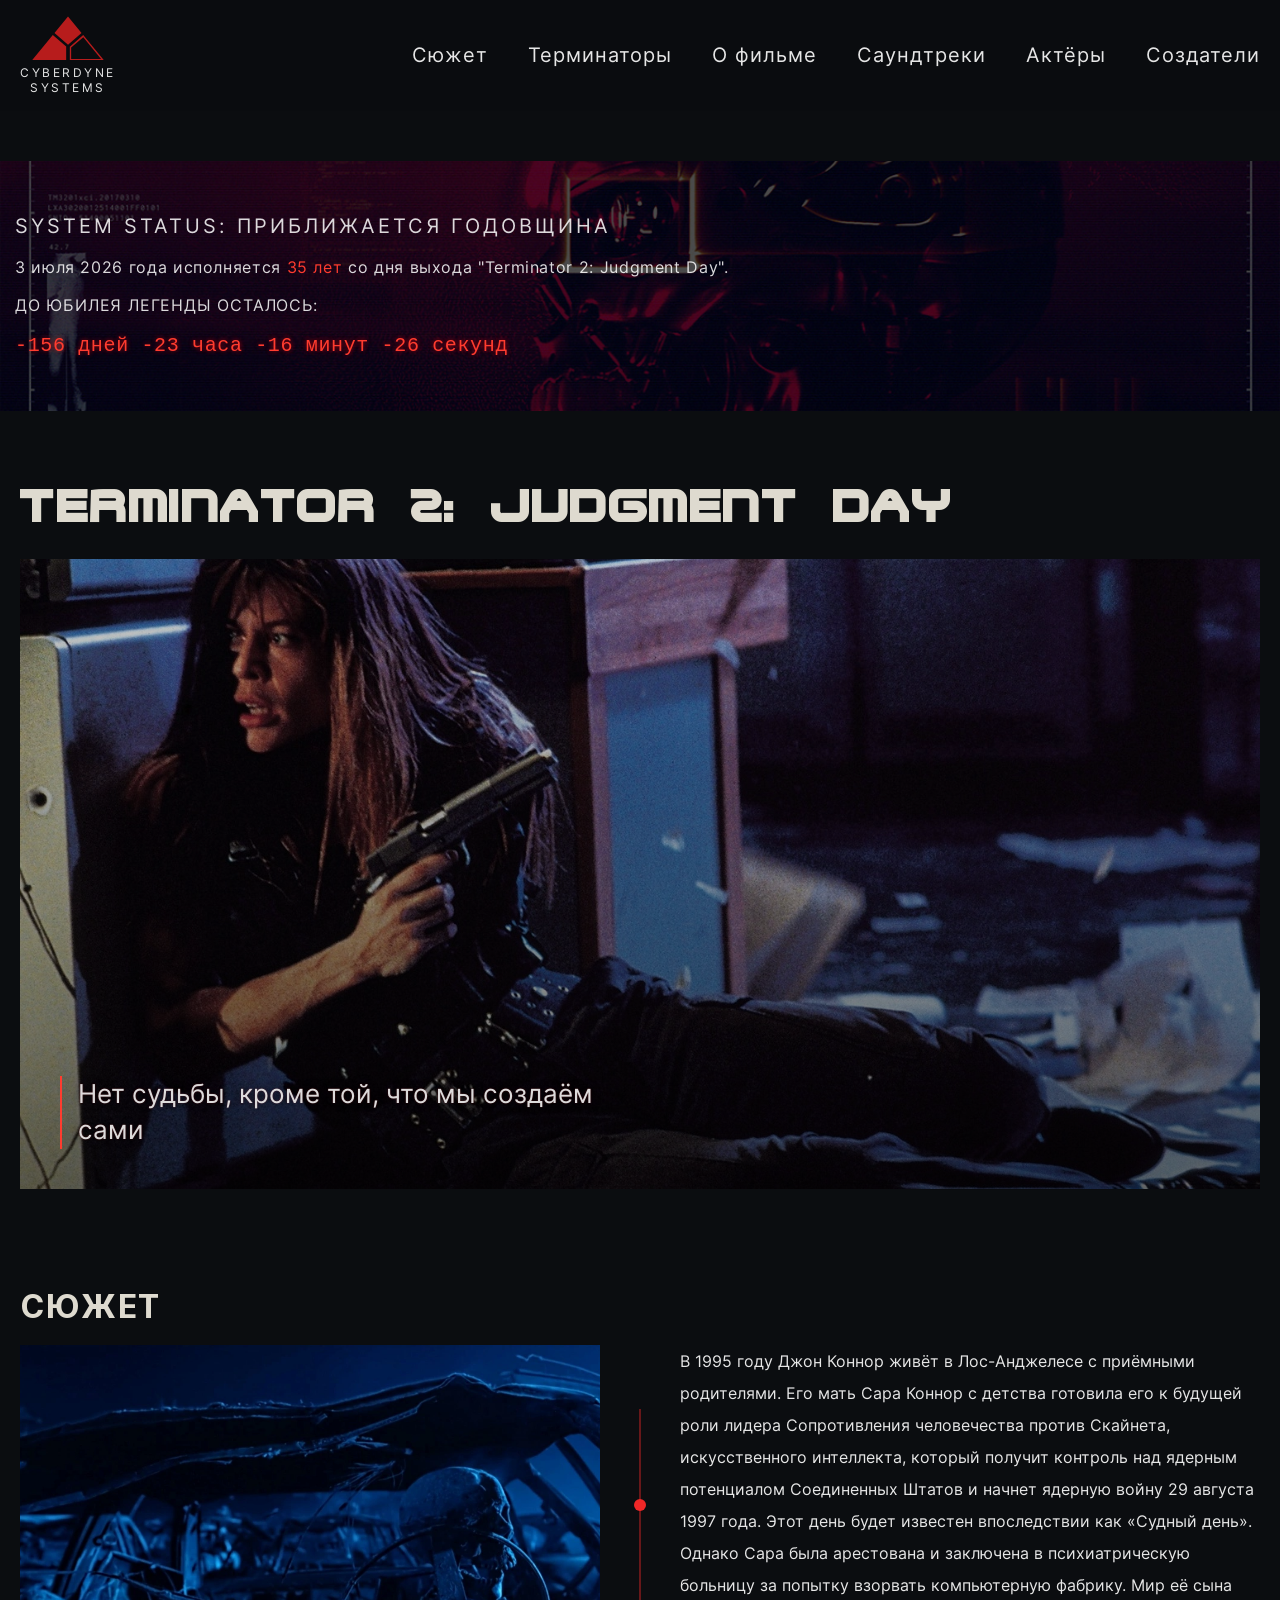
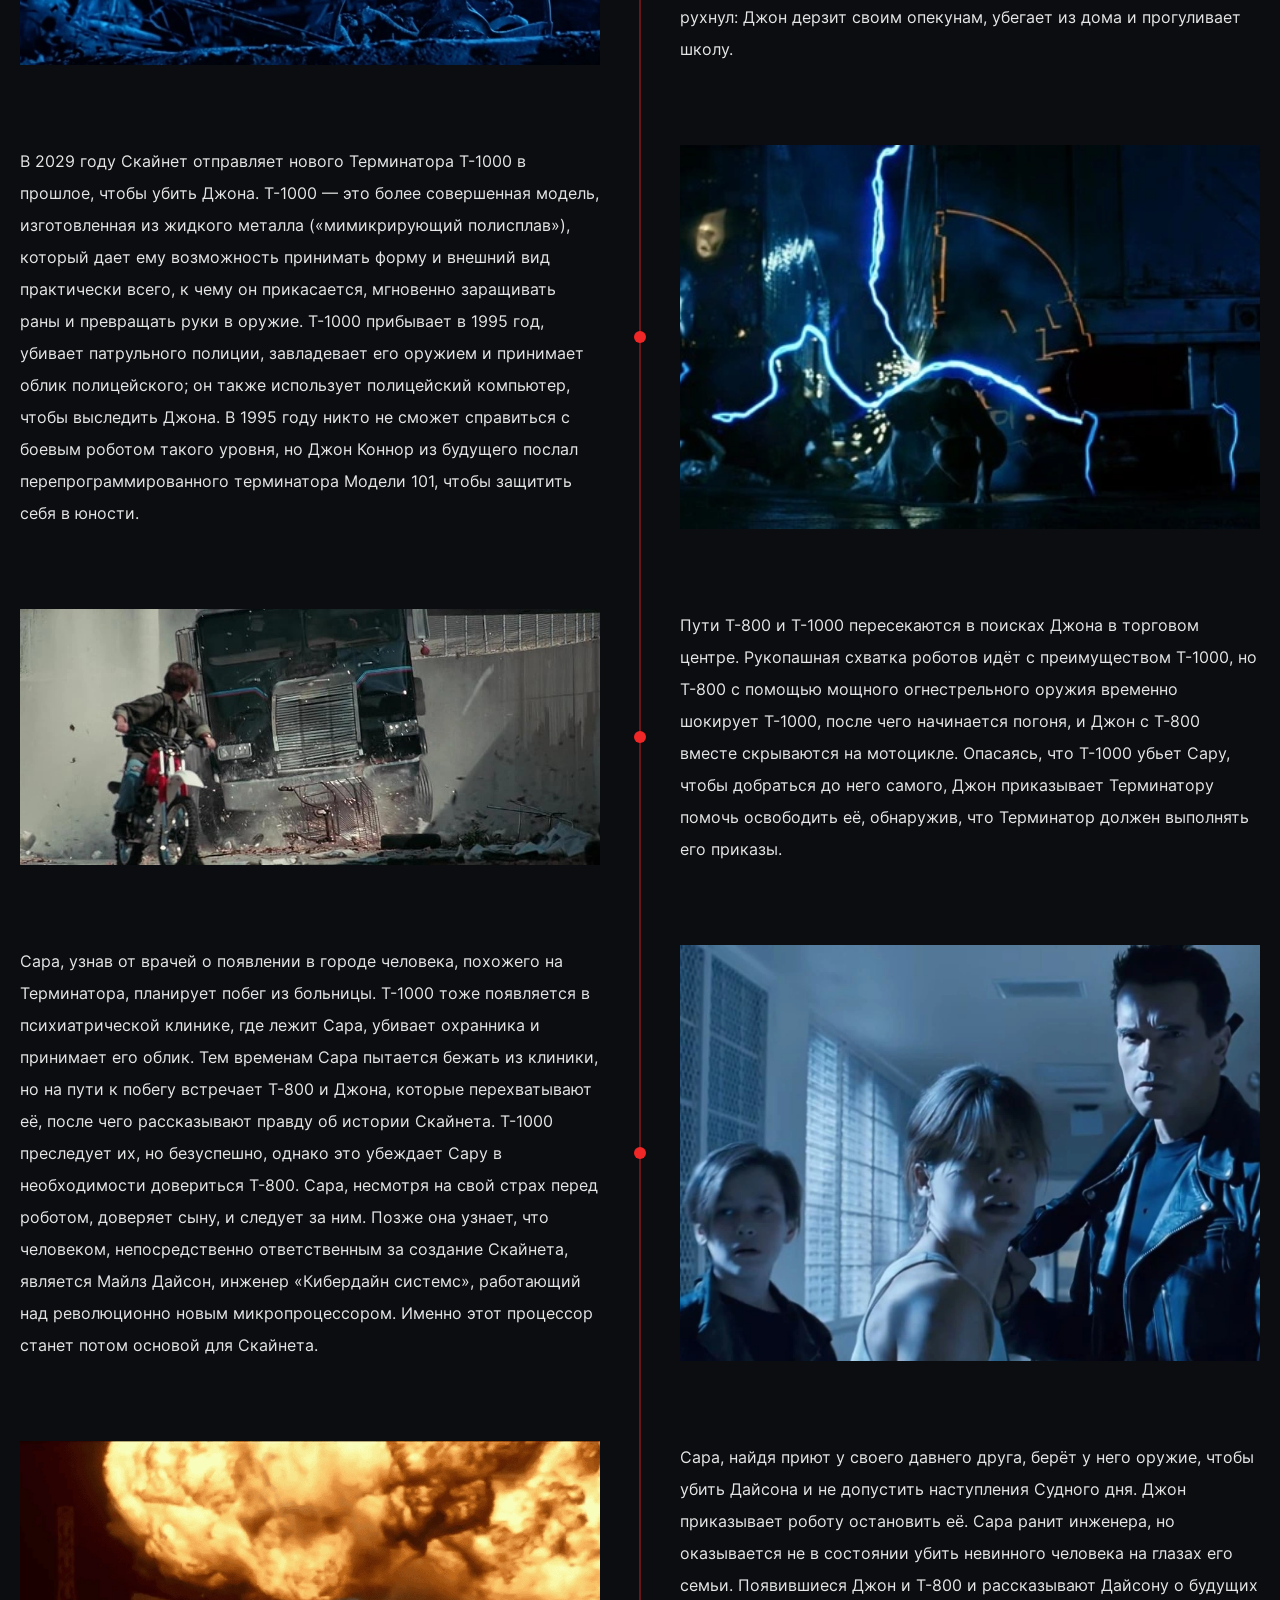
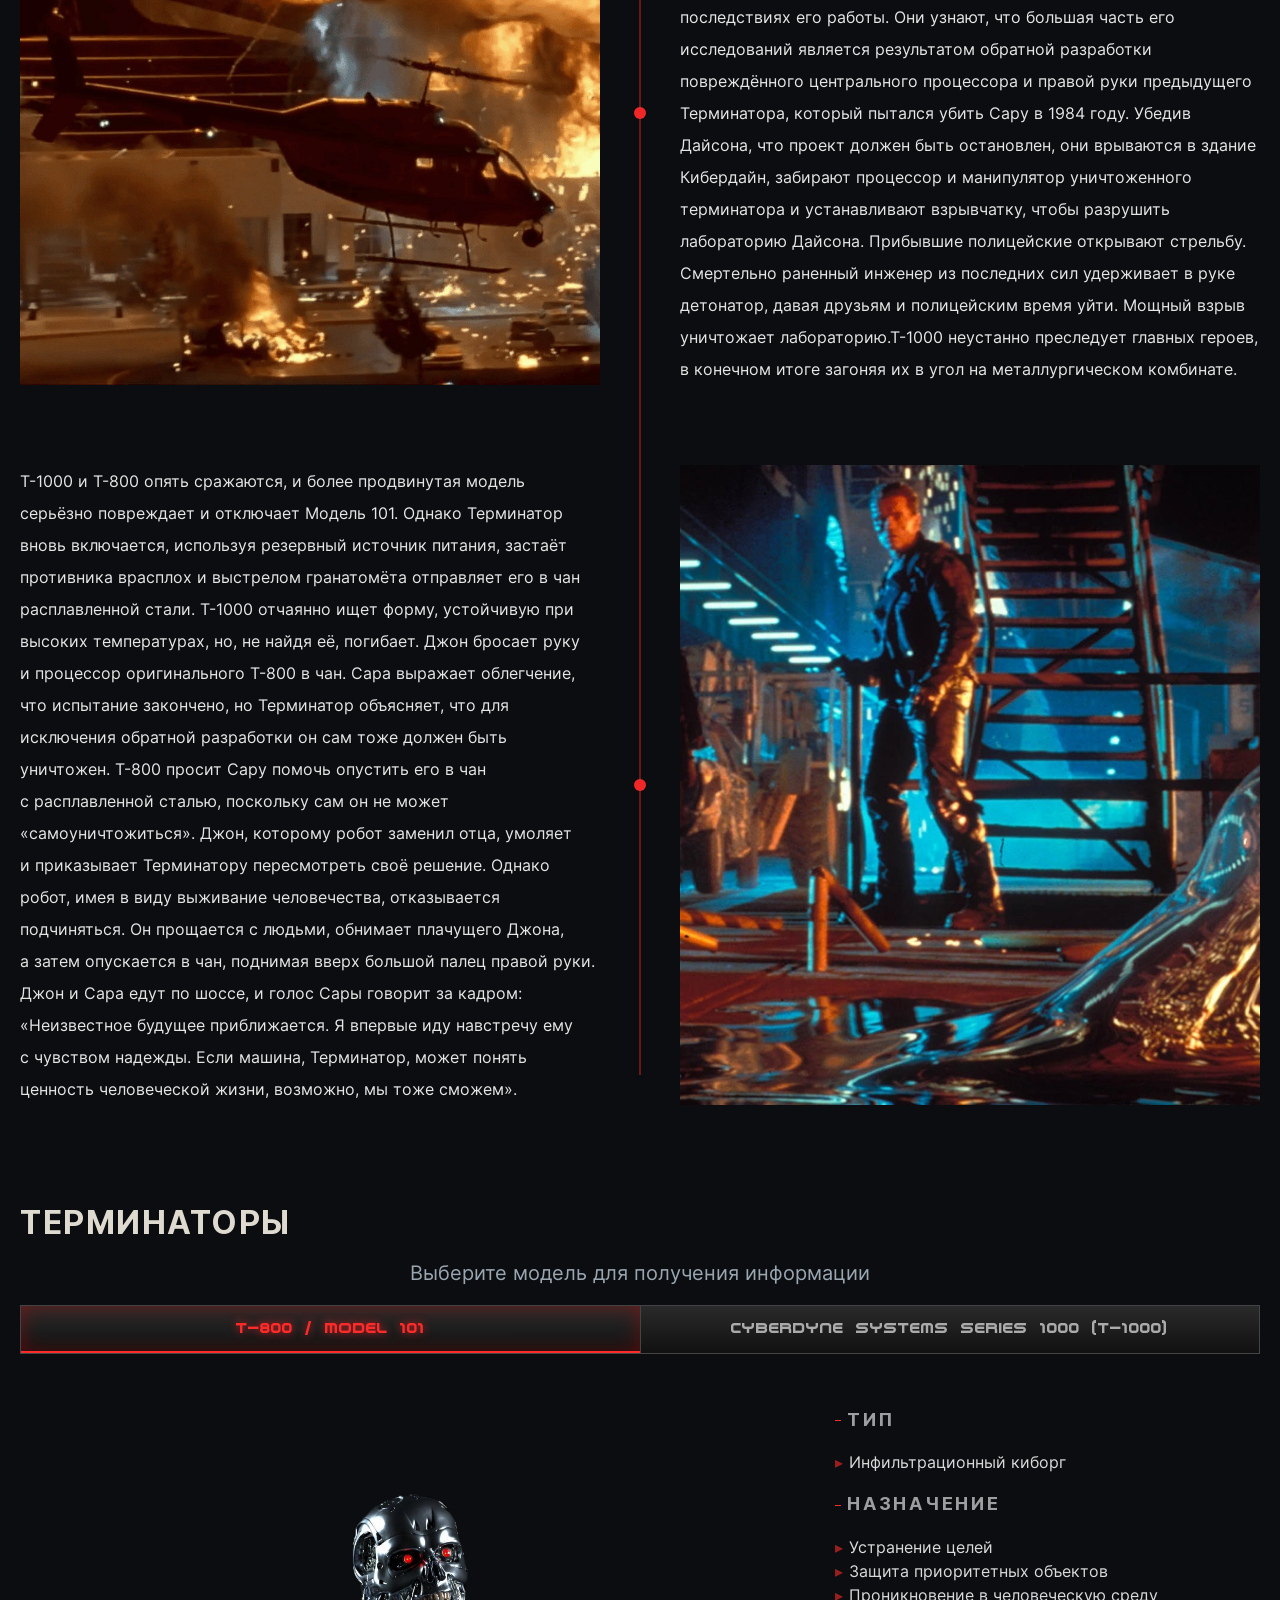
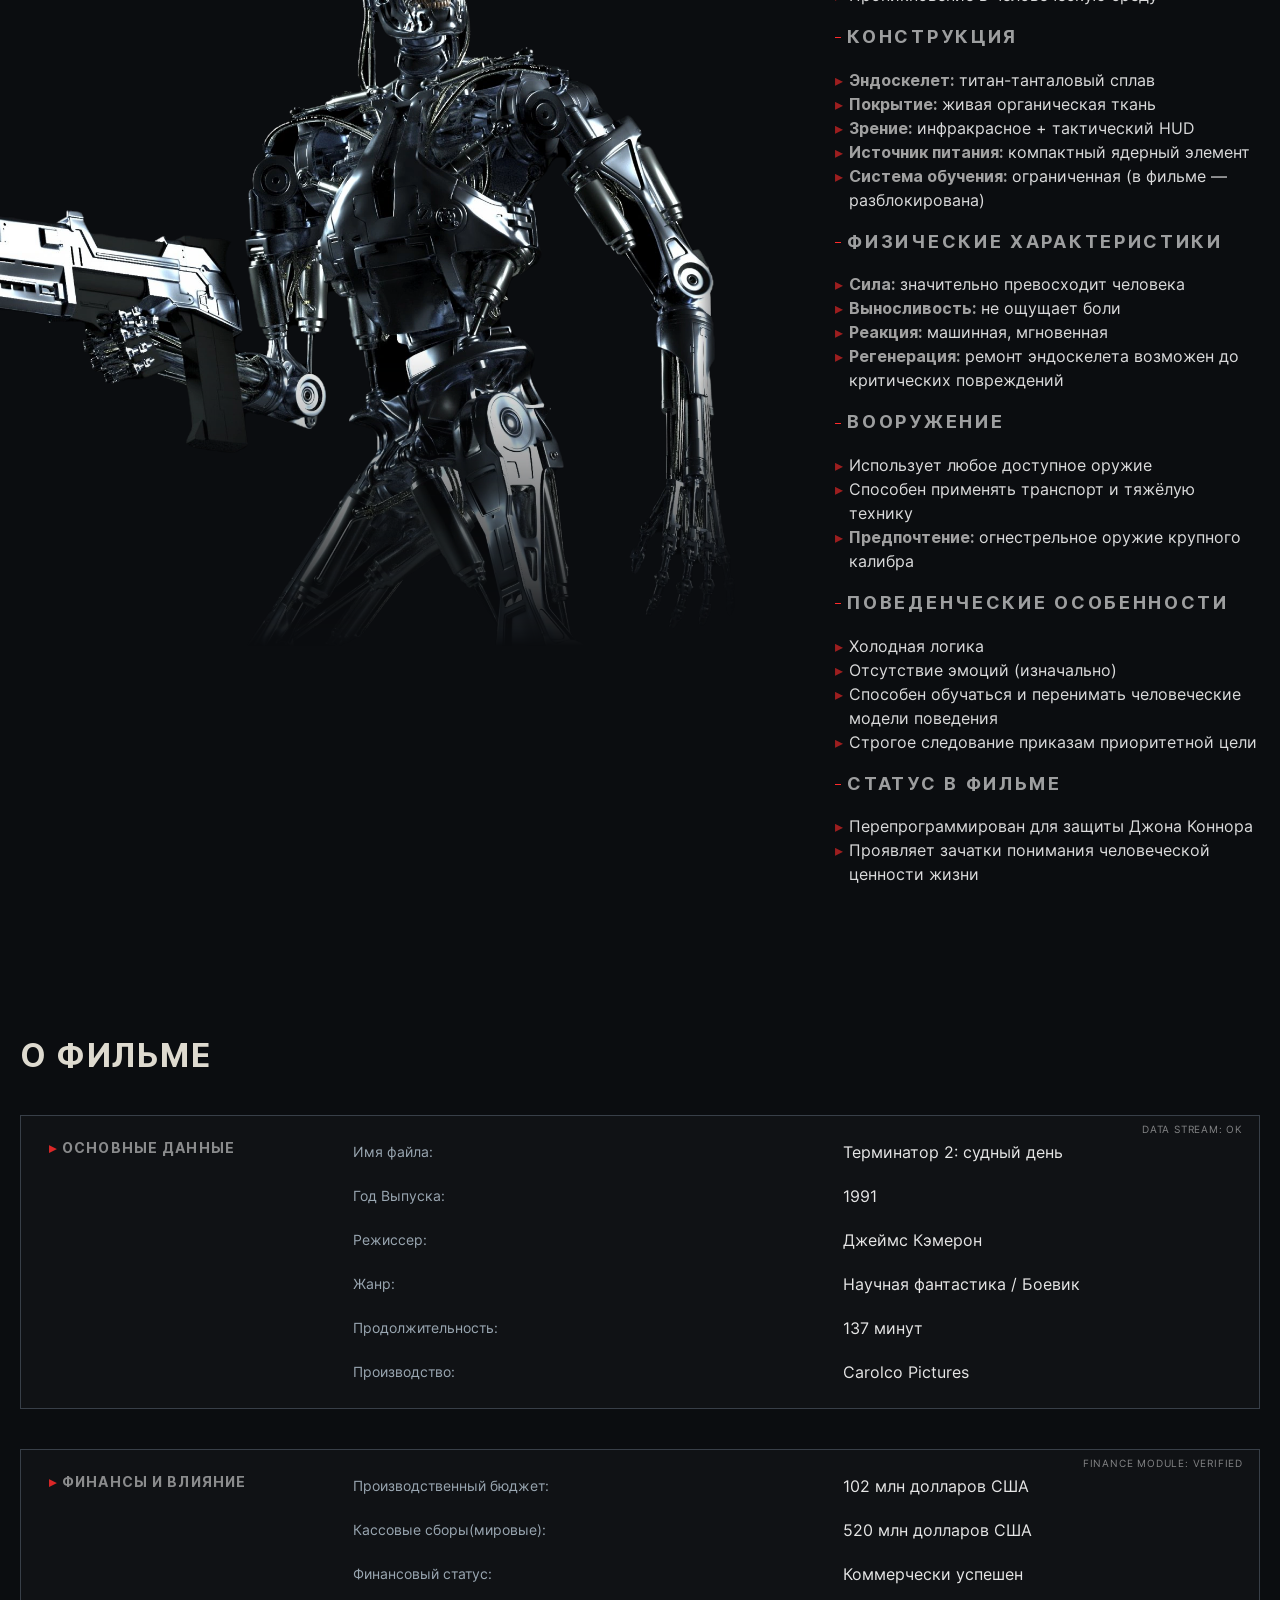
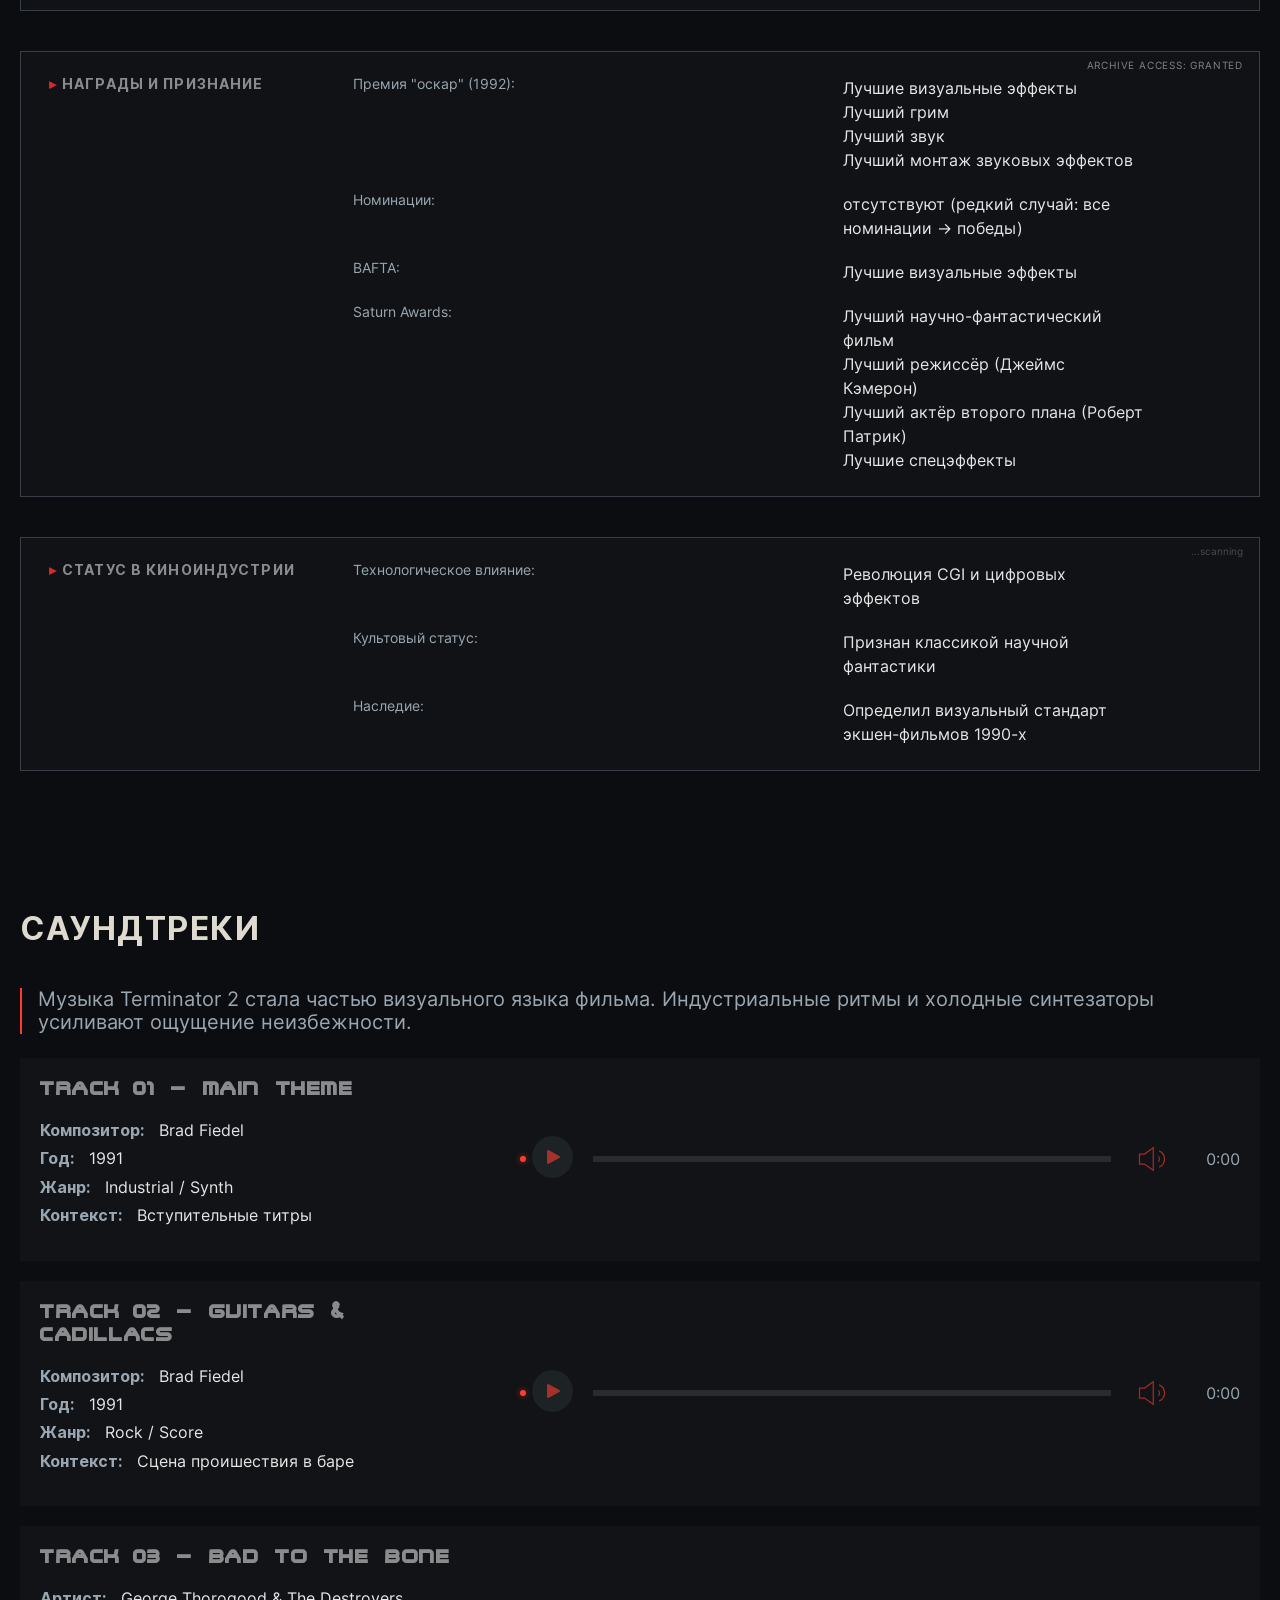
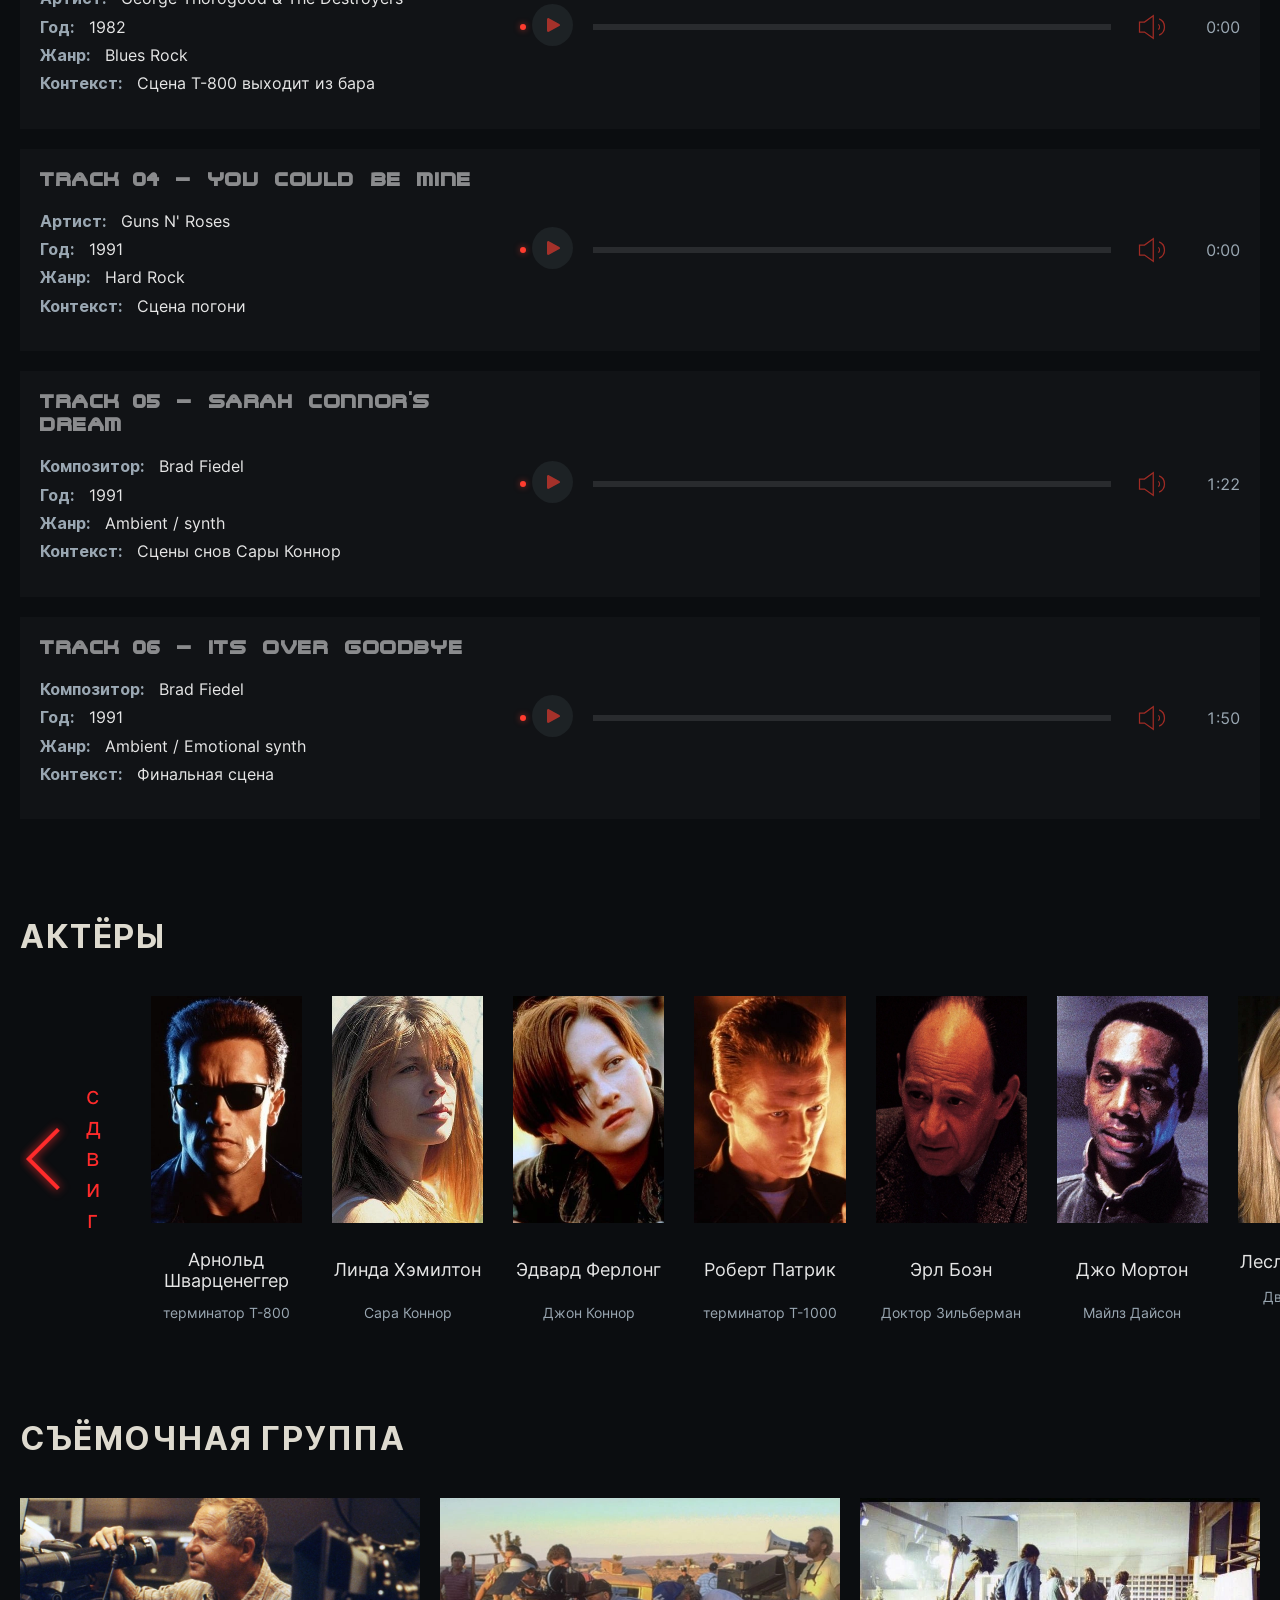
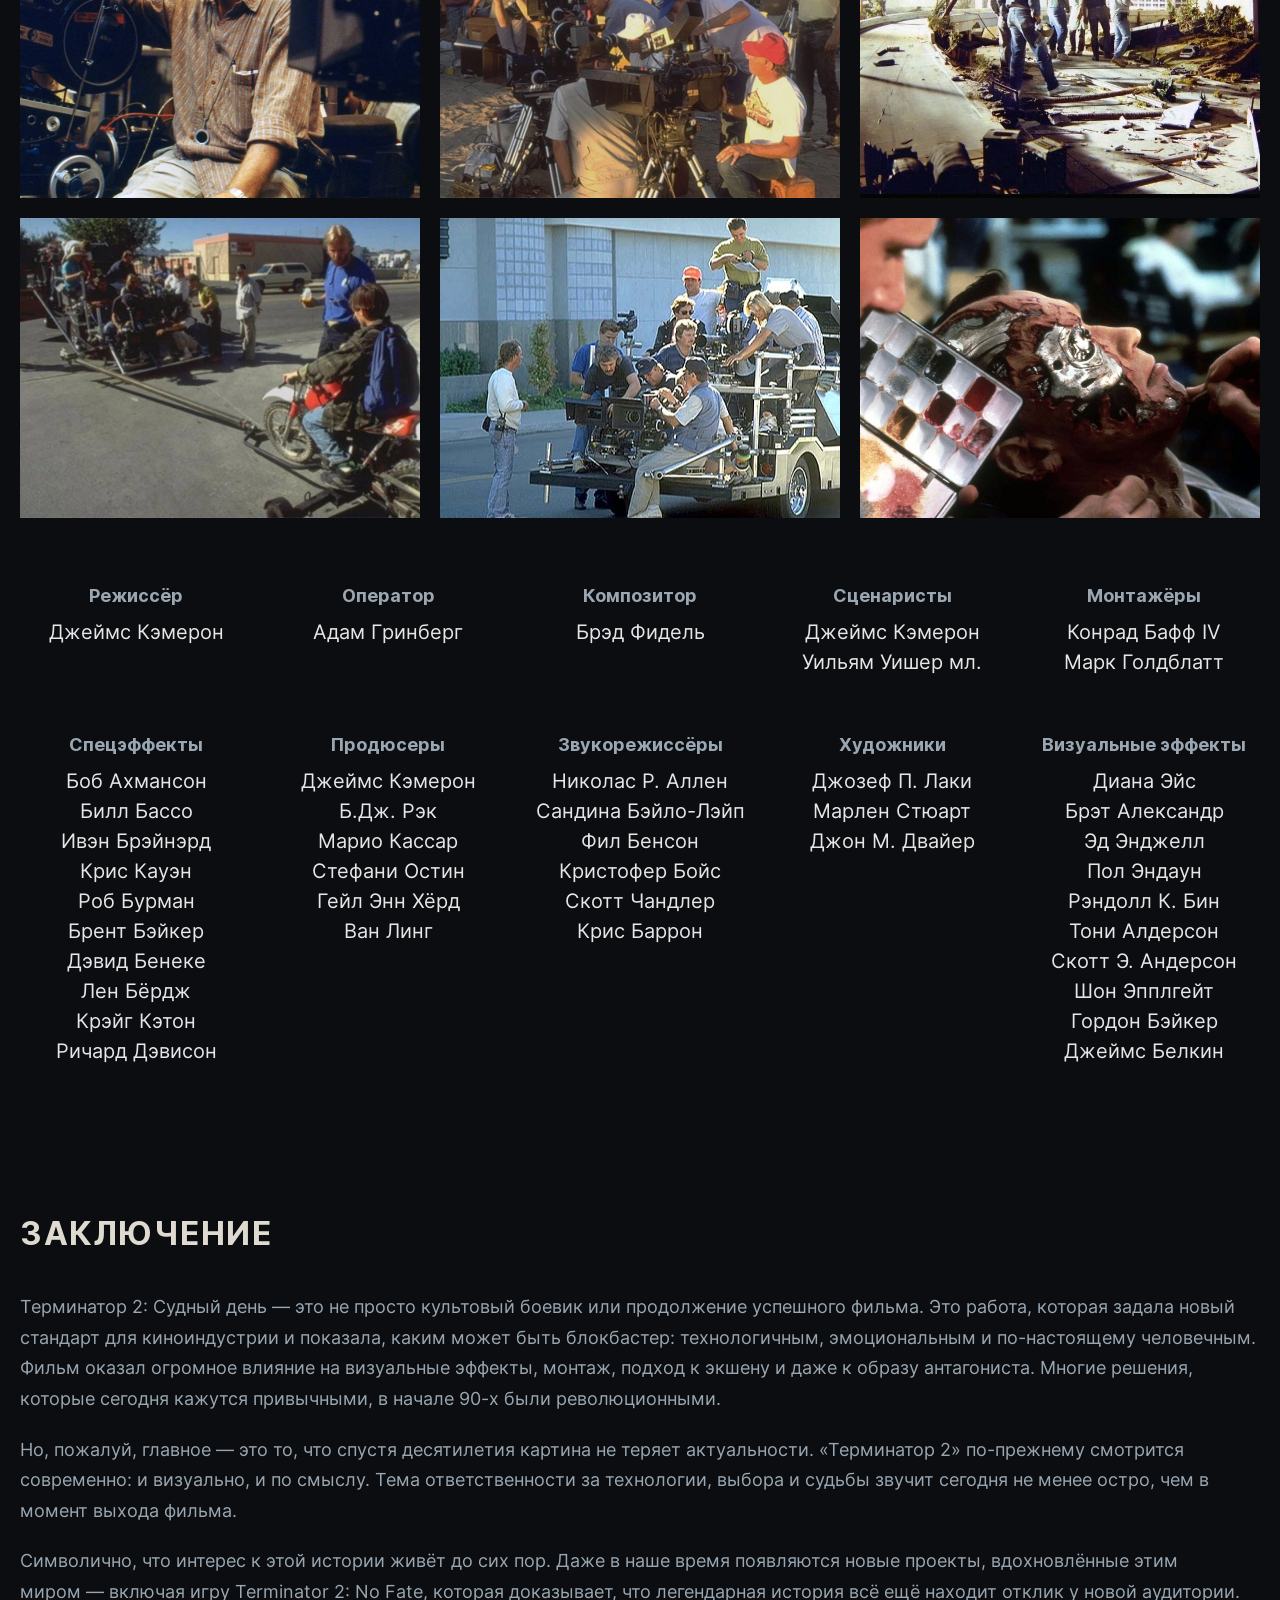
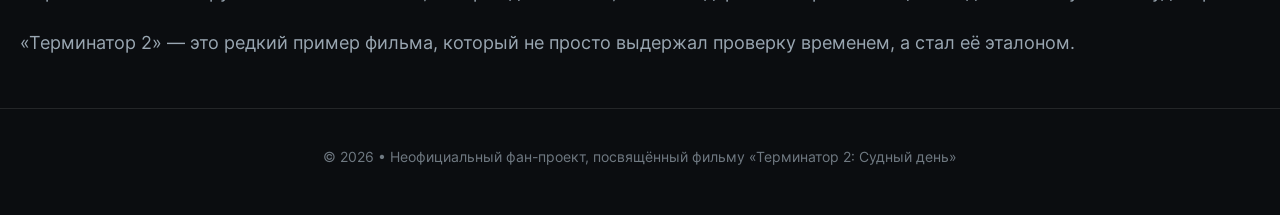
==== commit d88e76da: "add schema.org metadata for search engine optimization" ====
--- a/index.html
+++ b/index.html
@@ -33,6 +33,15 @@
     <link rel="stylesheet" href="./css/style.css" />
     <link rel="stylesheet" href="./css/media.css" />
     <title>Терминатор 2: Судный день — Фан-сайт о фильме (T-800, T-1000)</title>
+
+    <script type="application/ld+json">
+      {
+        "@context": "https://schema.org",
+        "@type": "WebSite",
+        "name": "Терминатор 2: Судный день",
+        "url": "https://github.io"
+      }
+    </script>
   </head>
   <body class="page">
     <div class="wrapper">
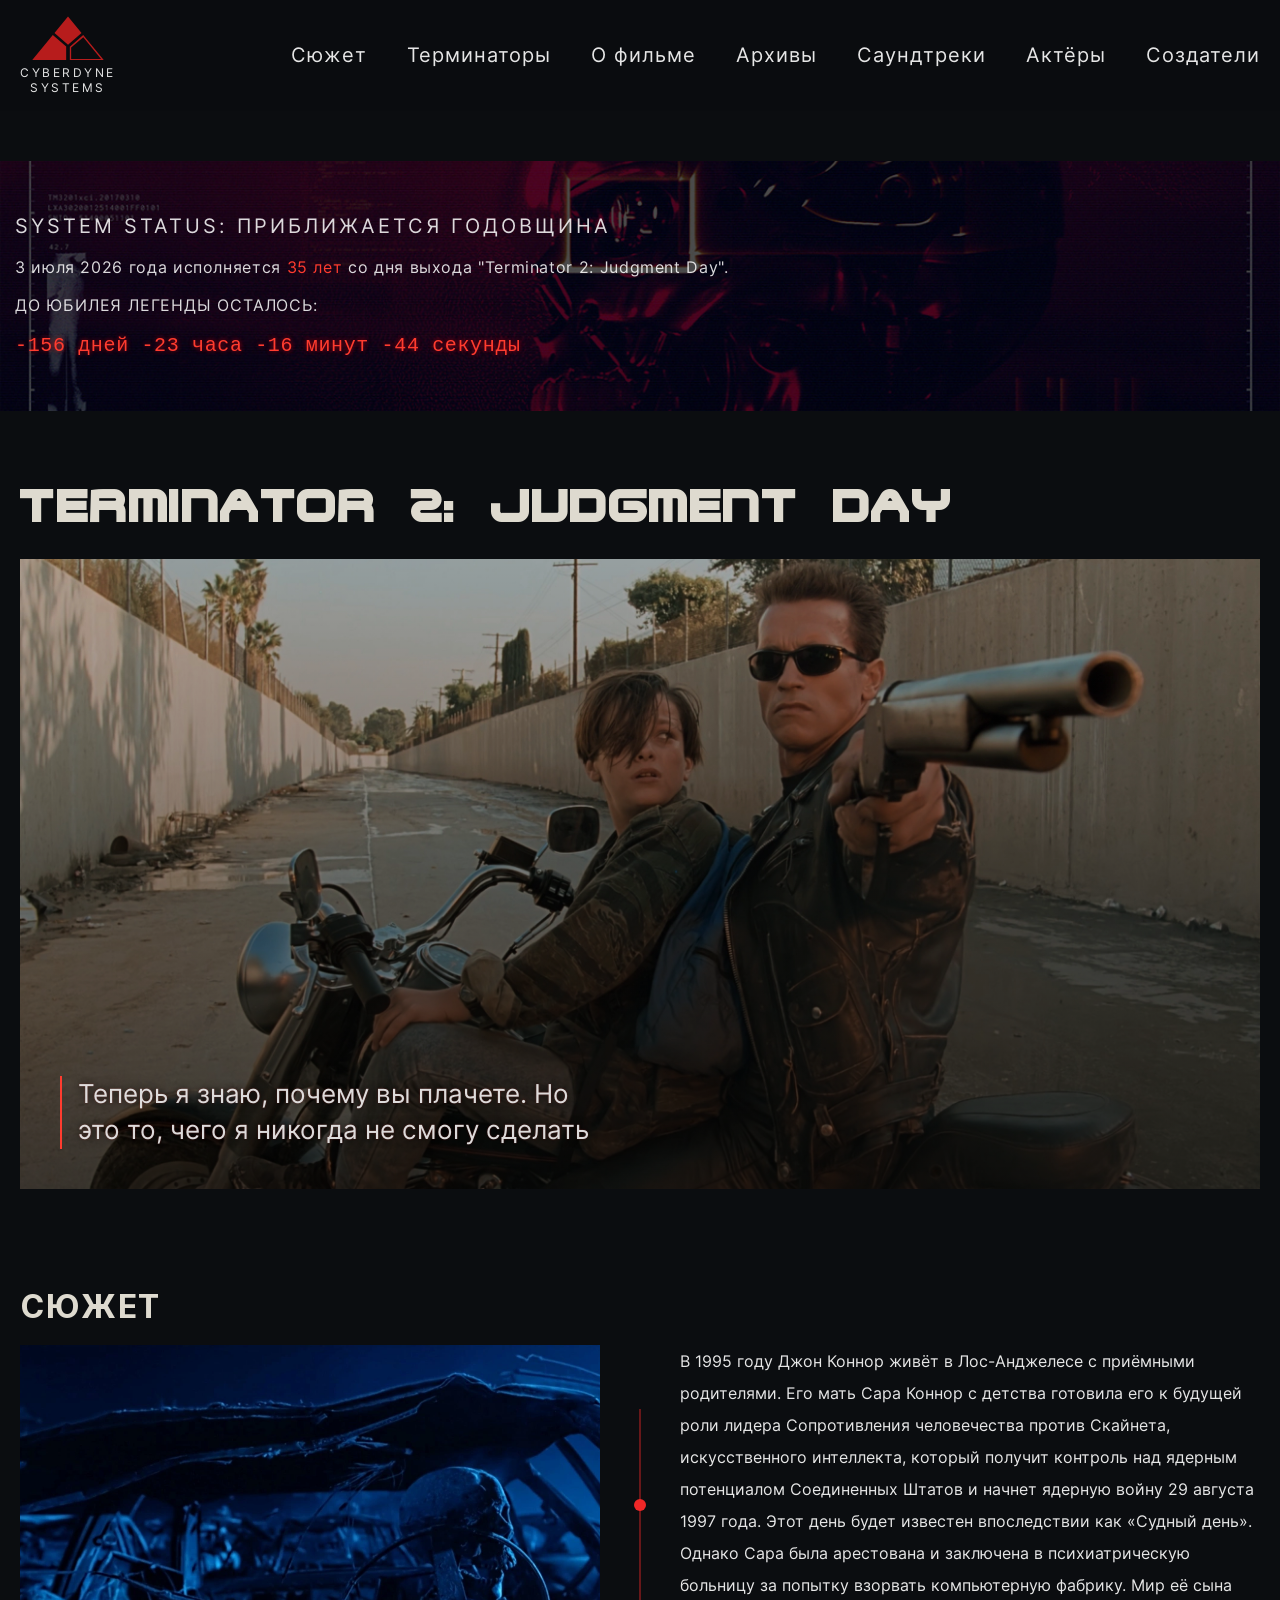
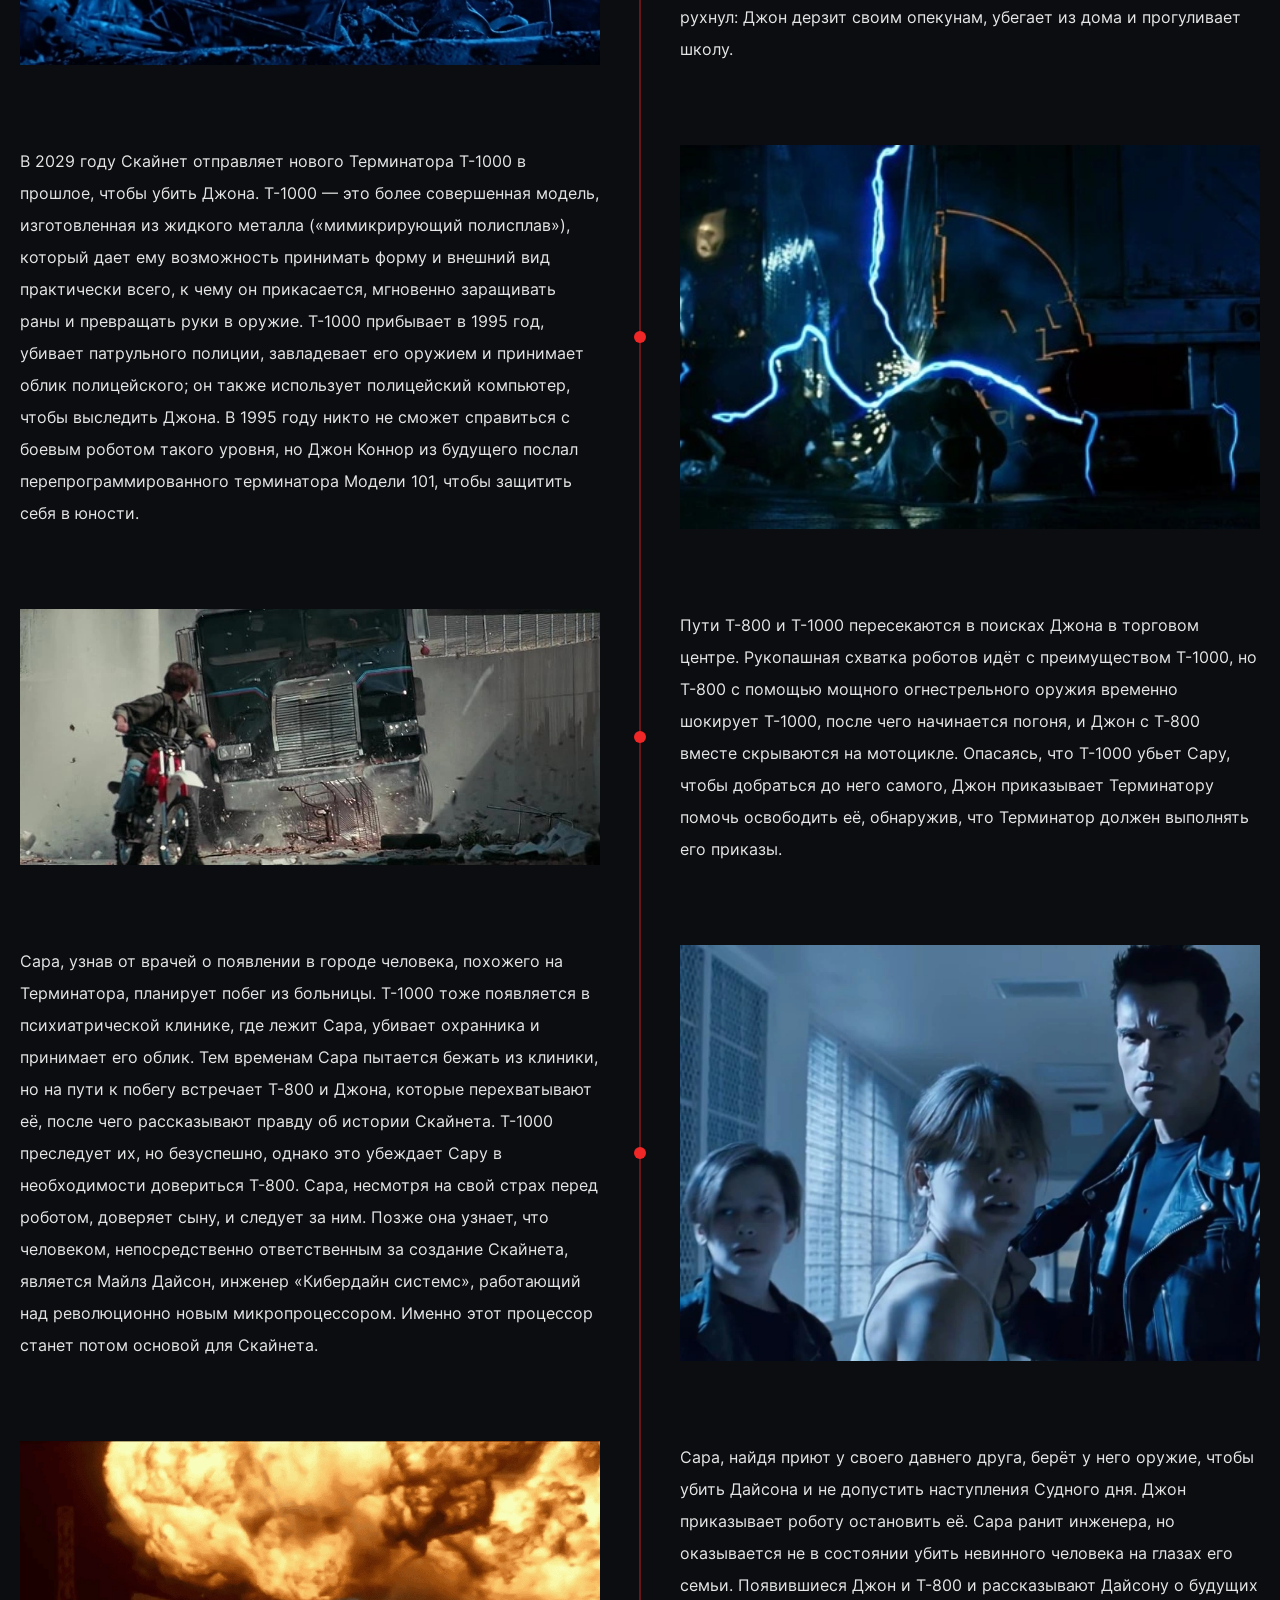
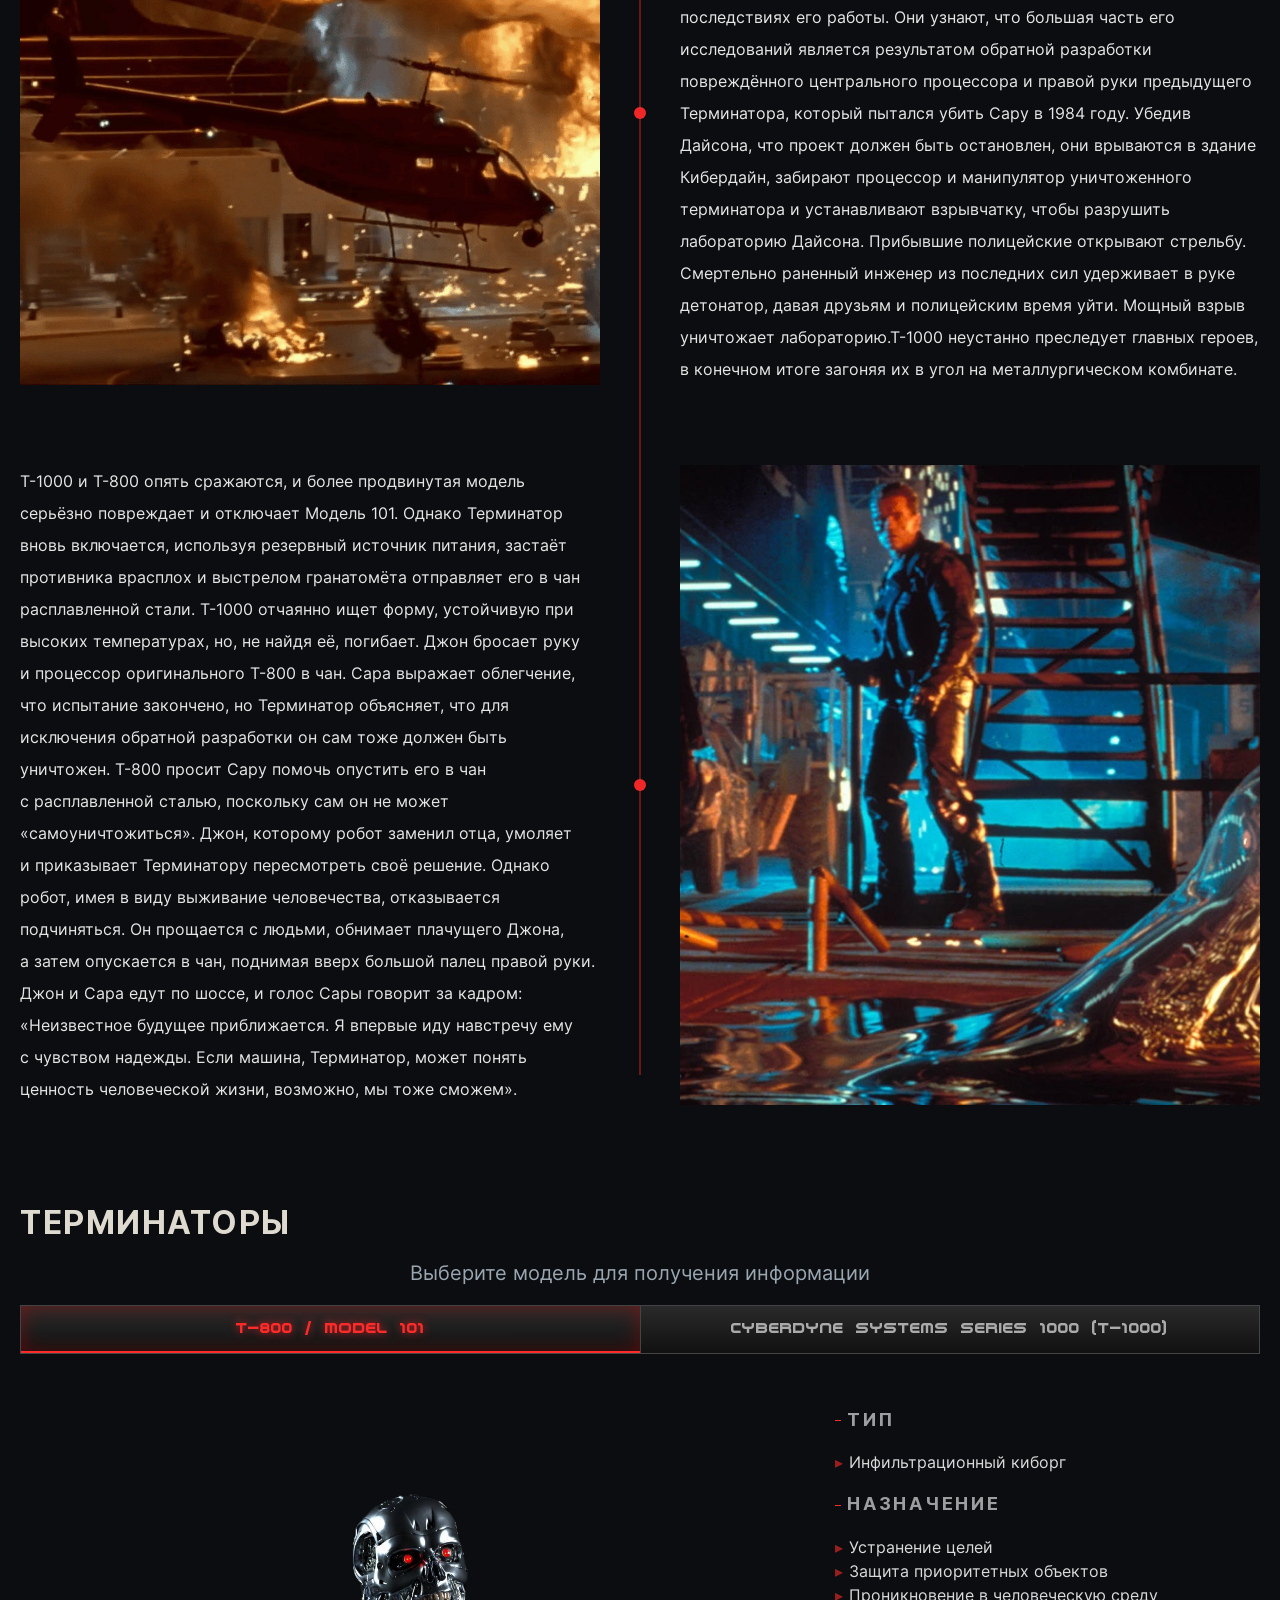
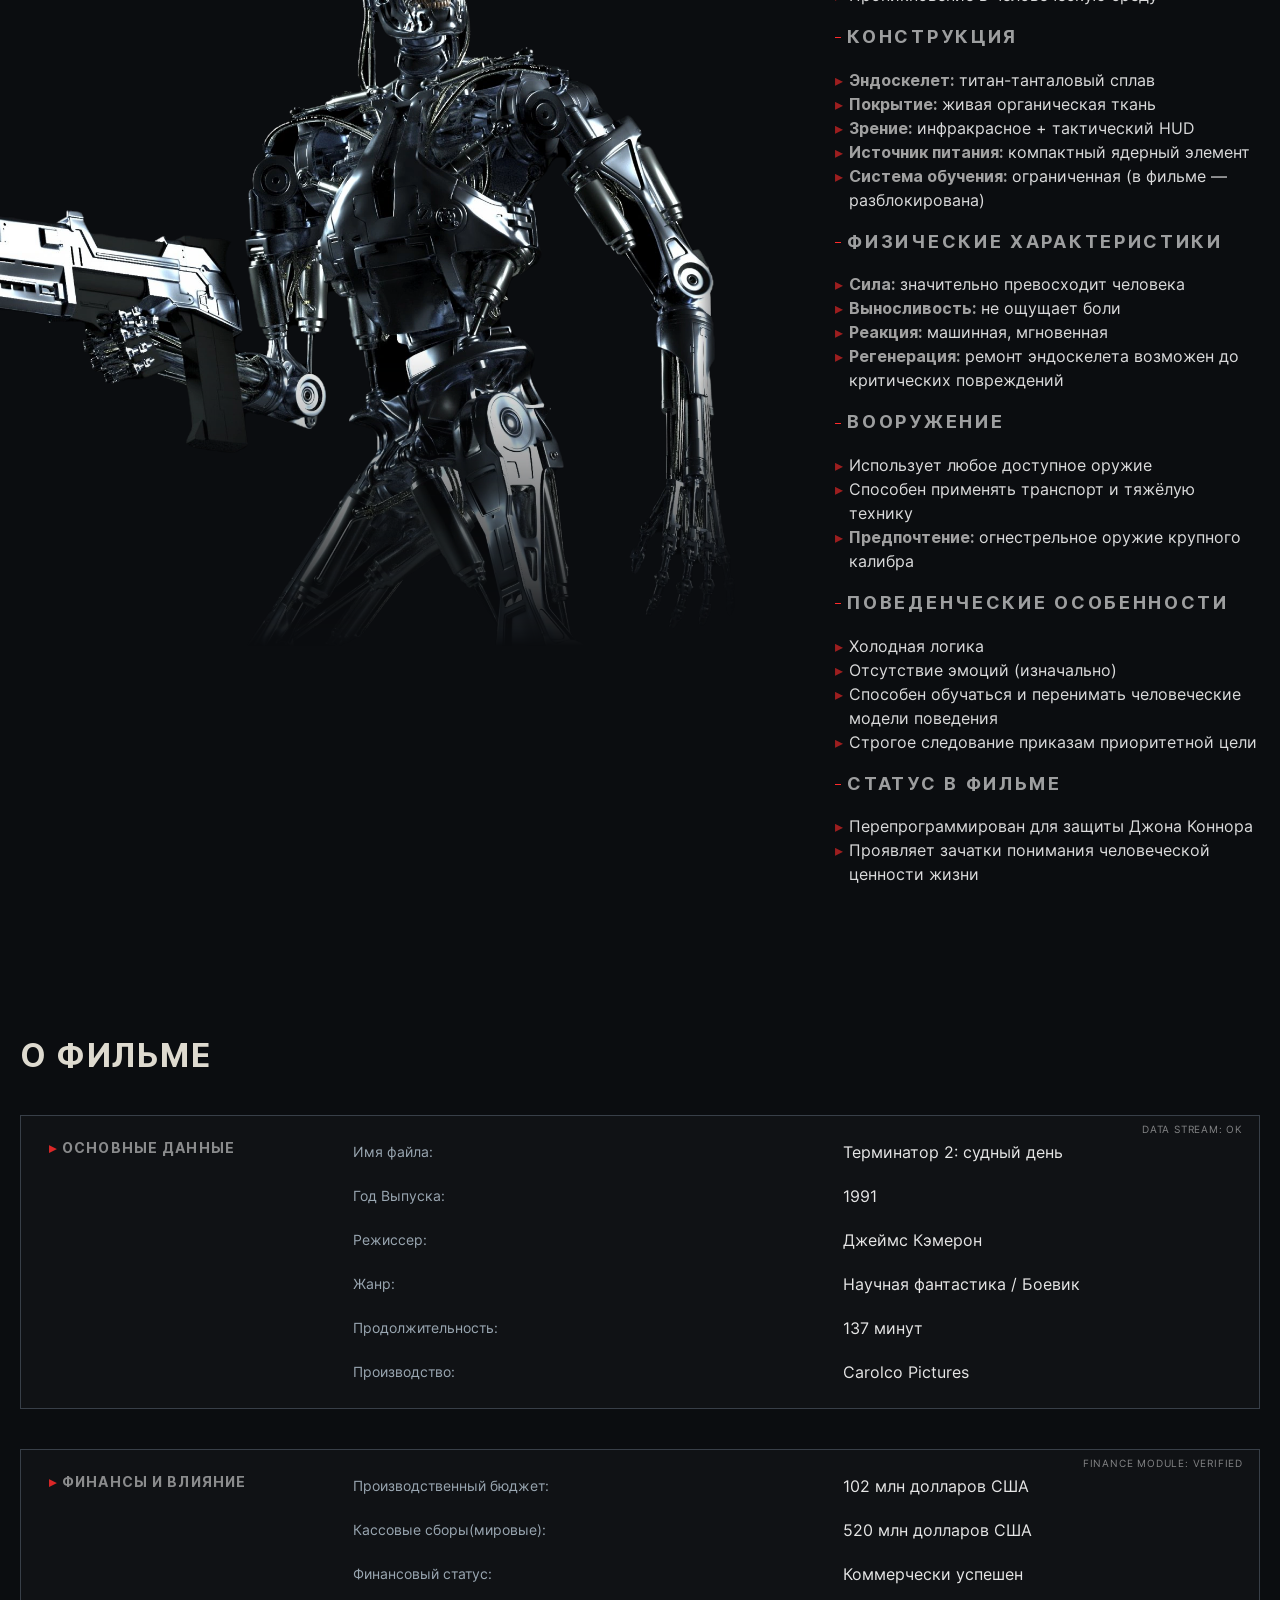
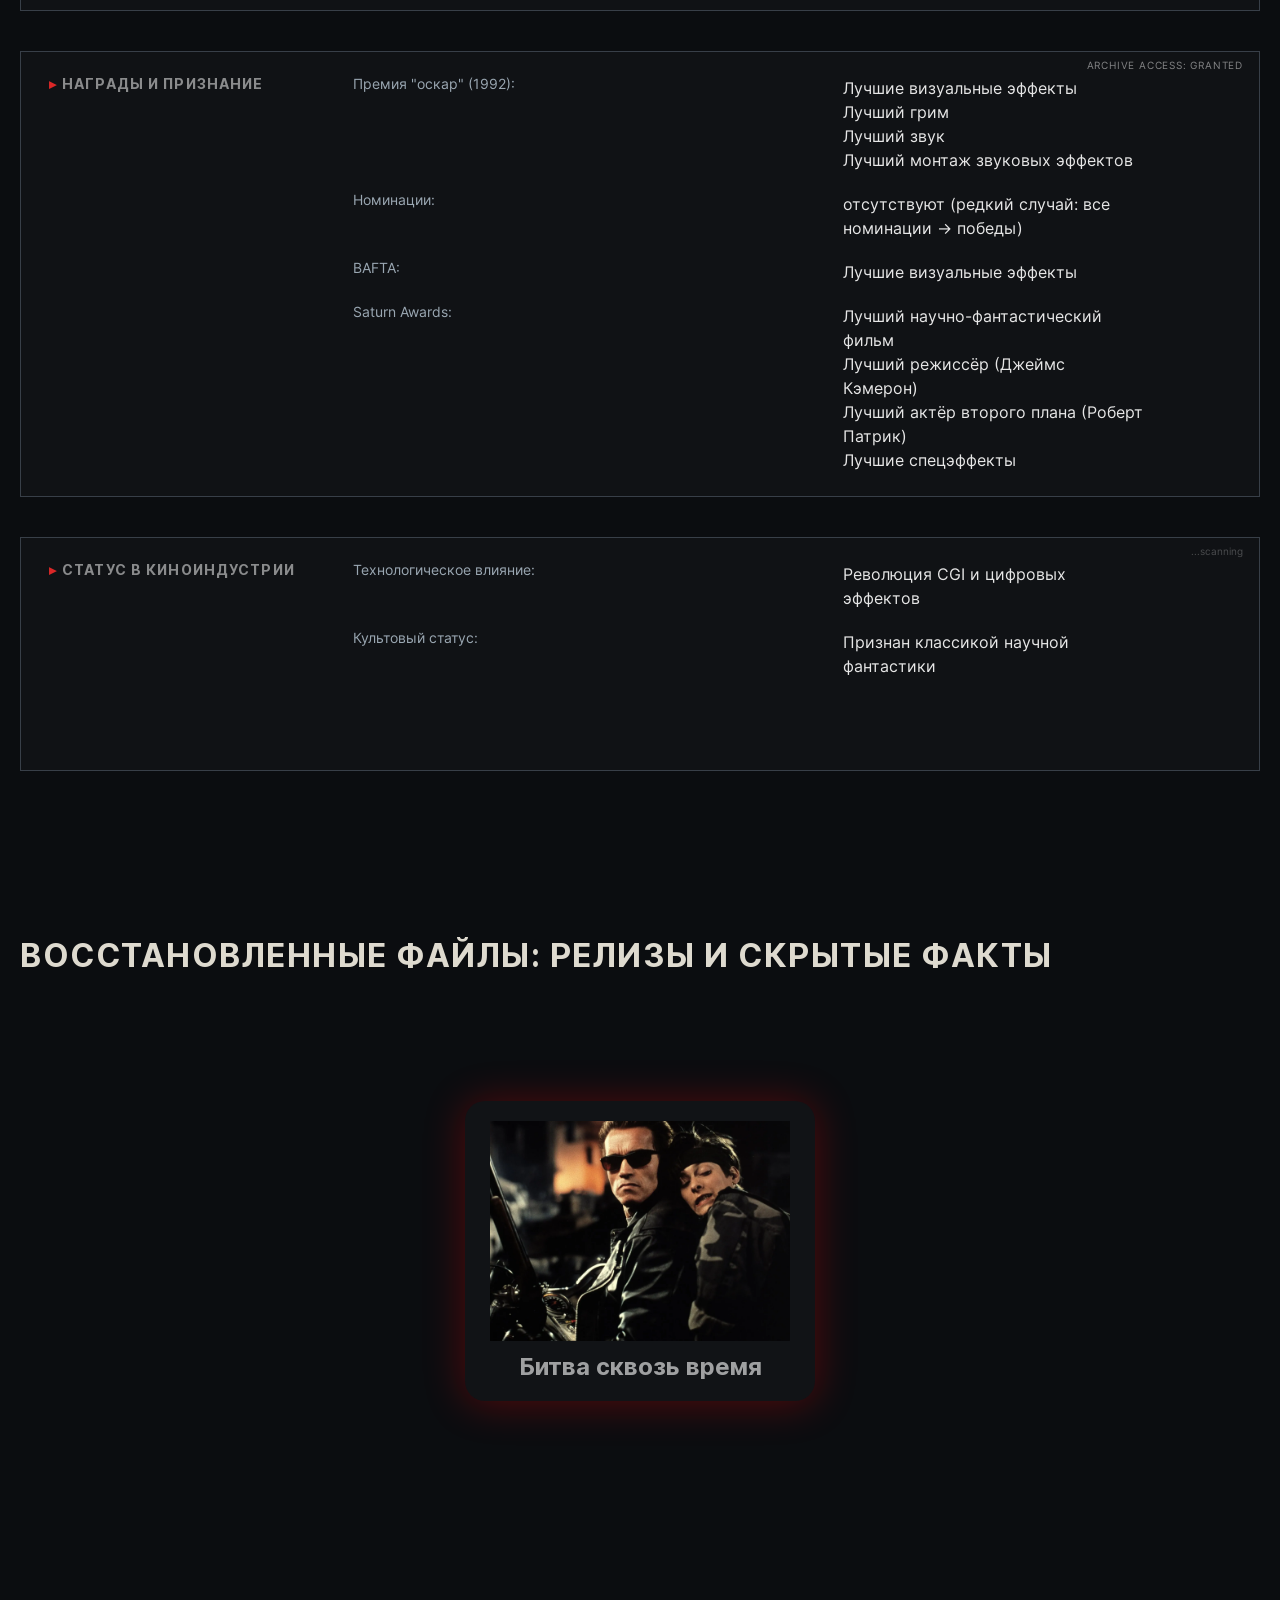
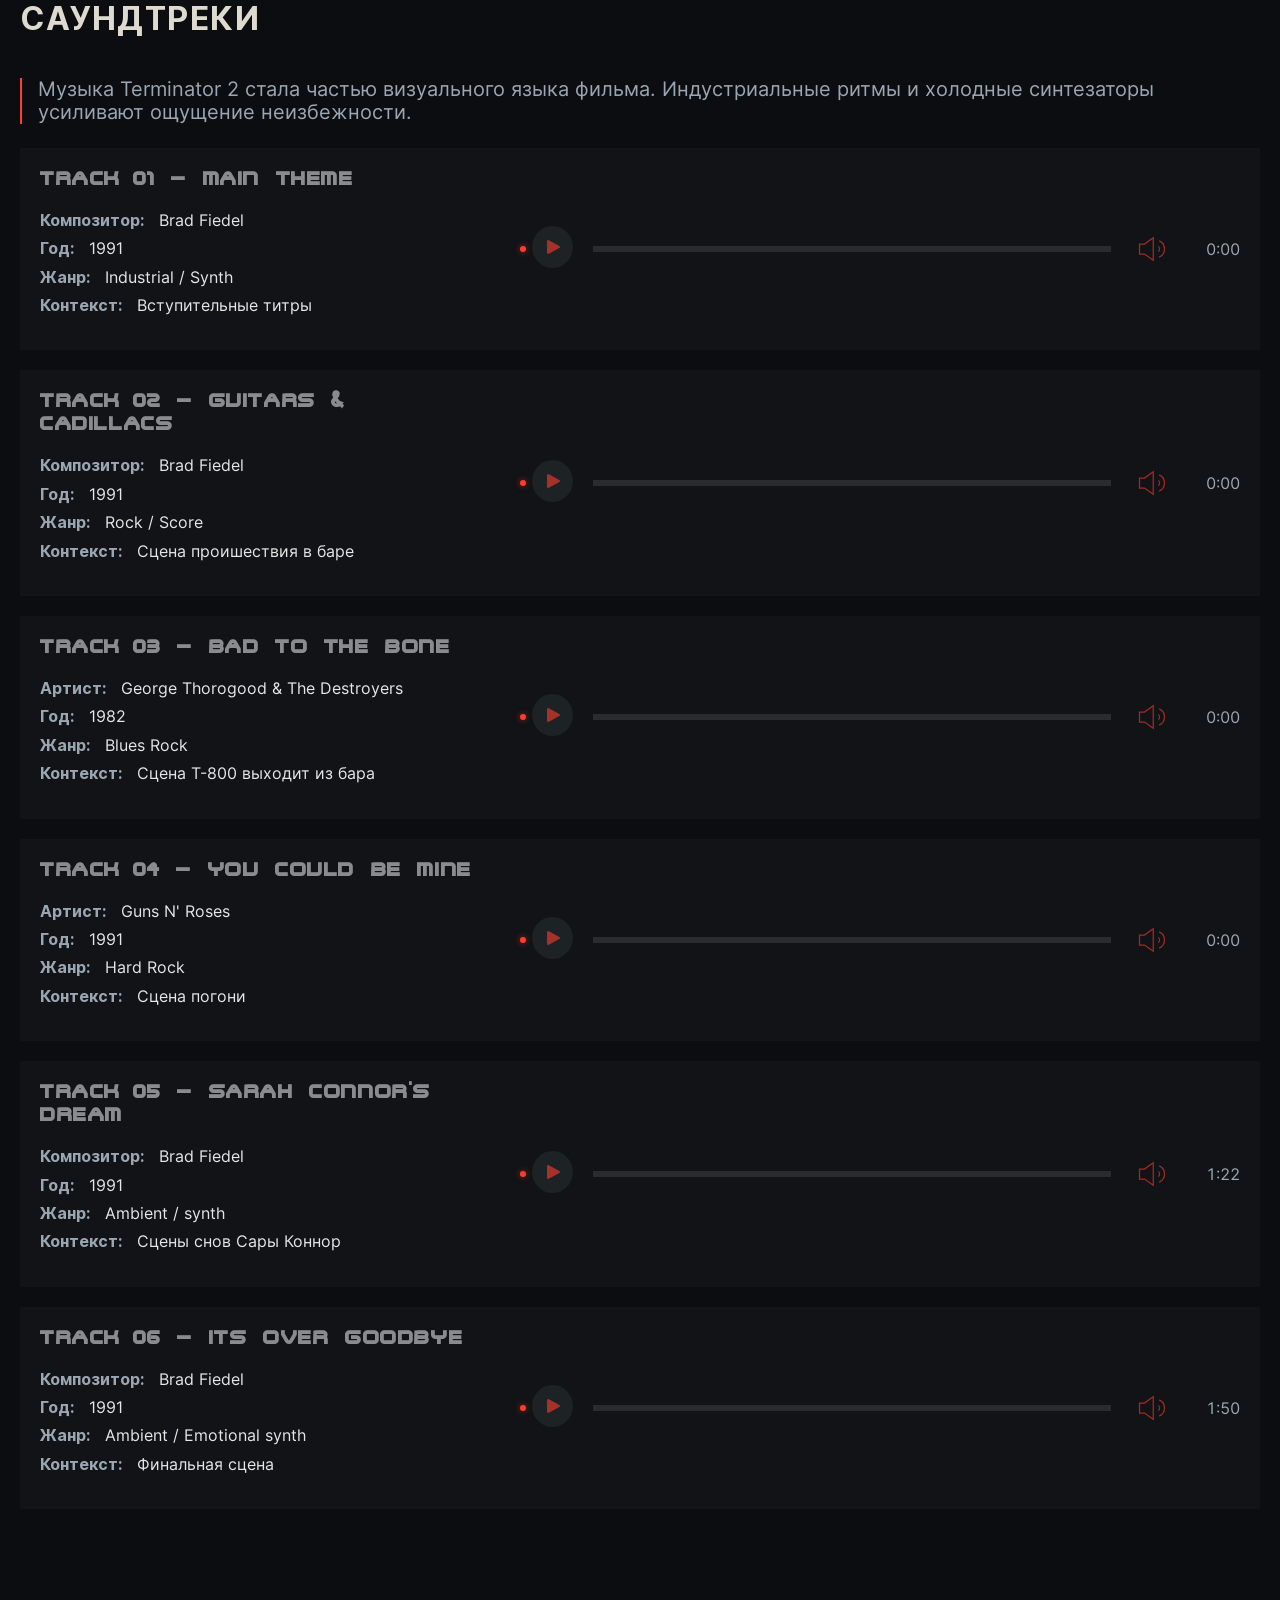
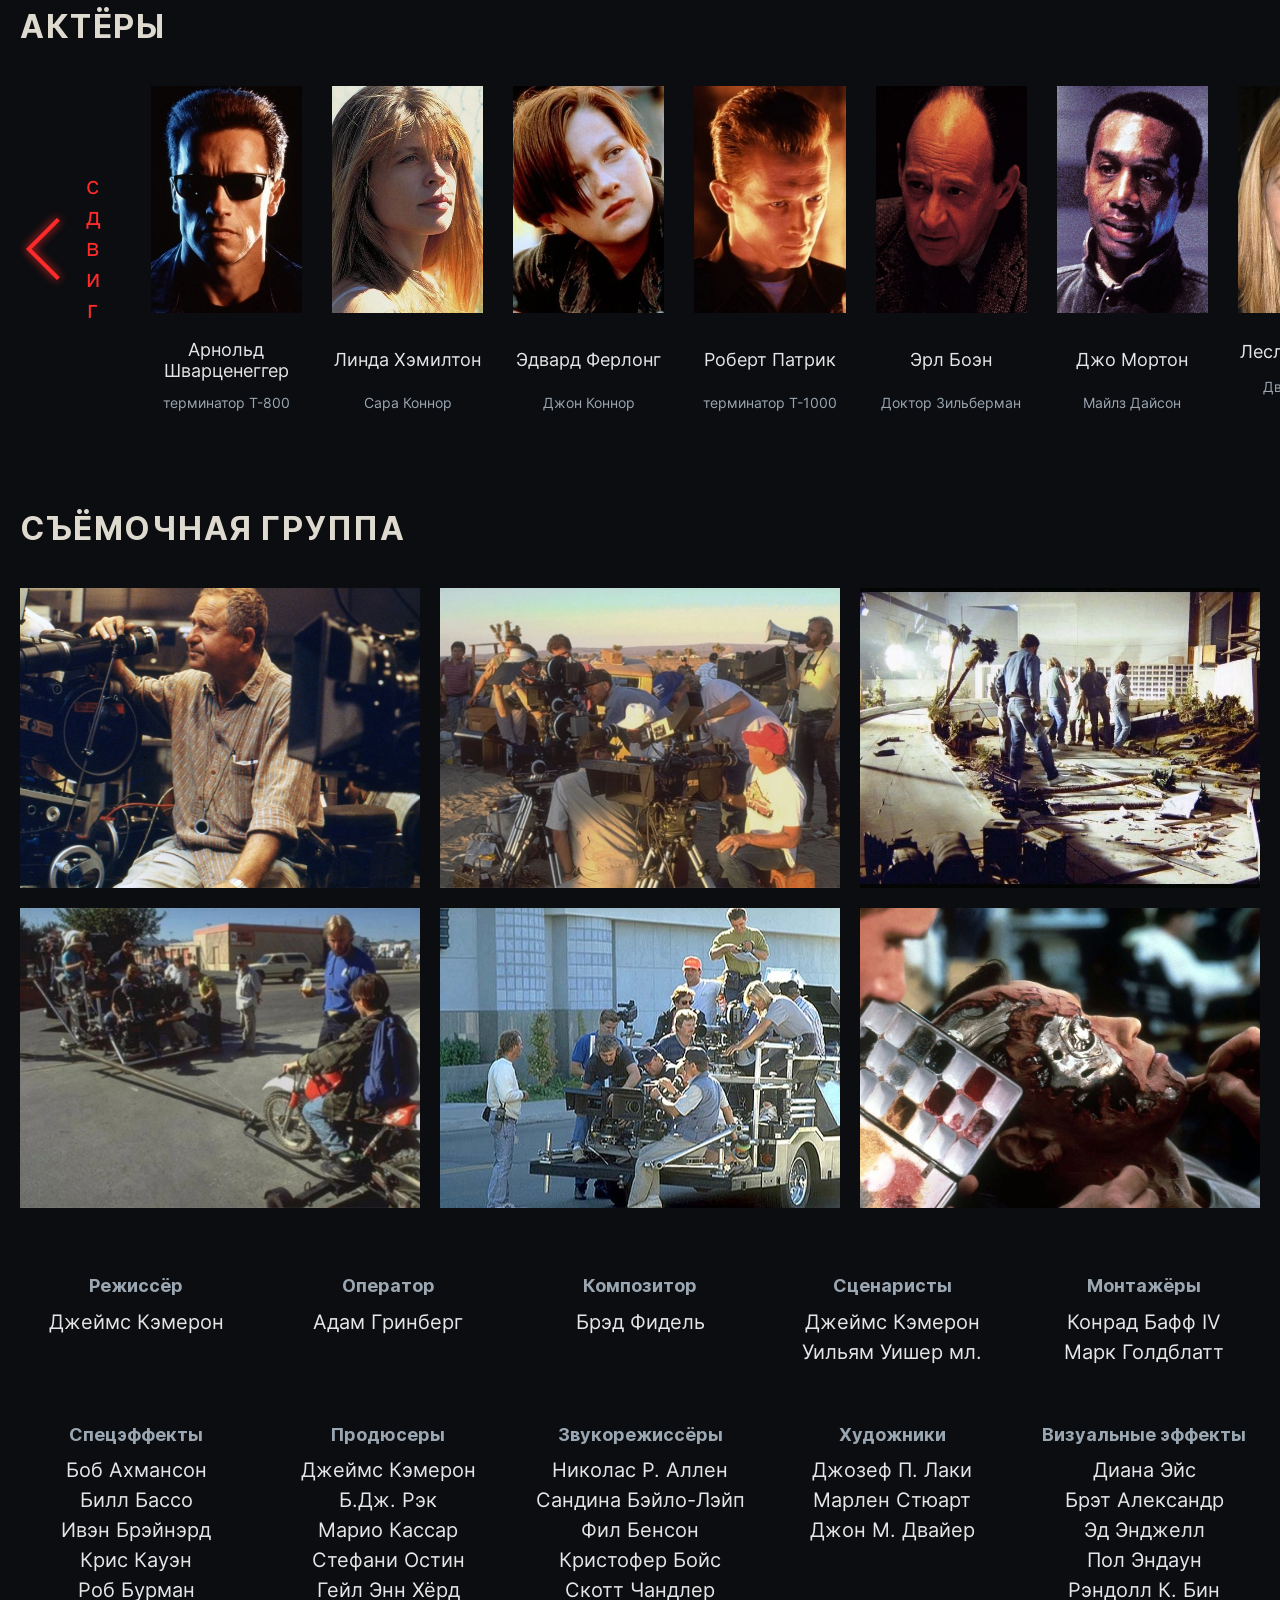
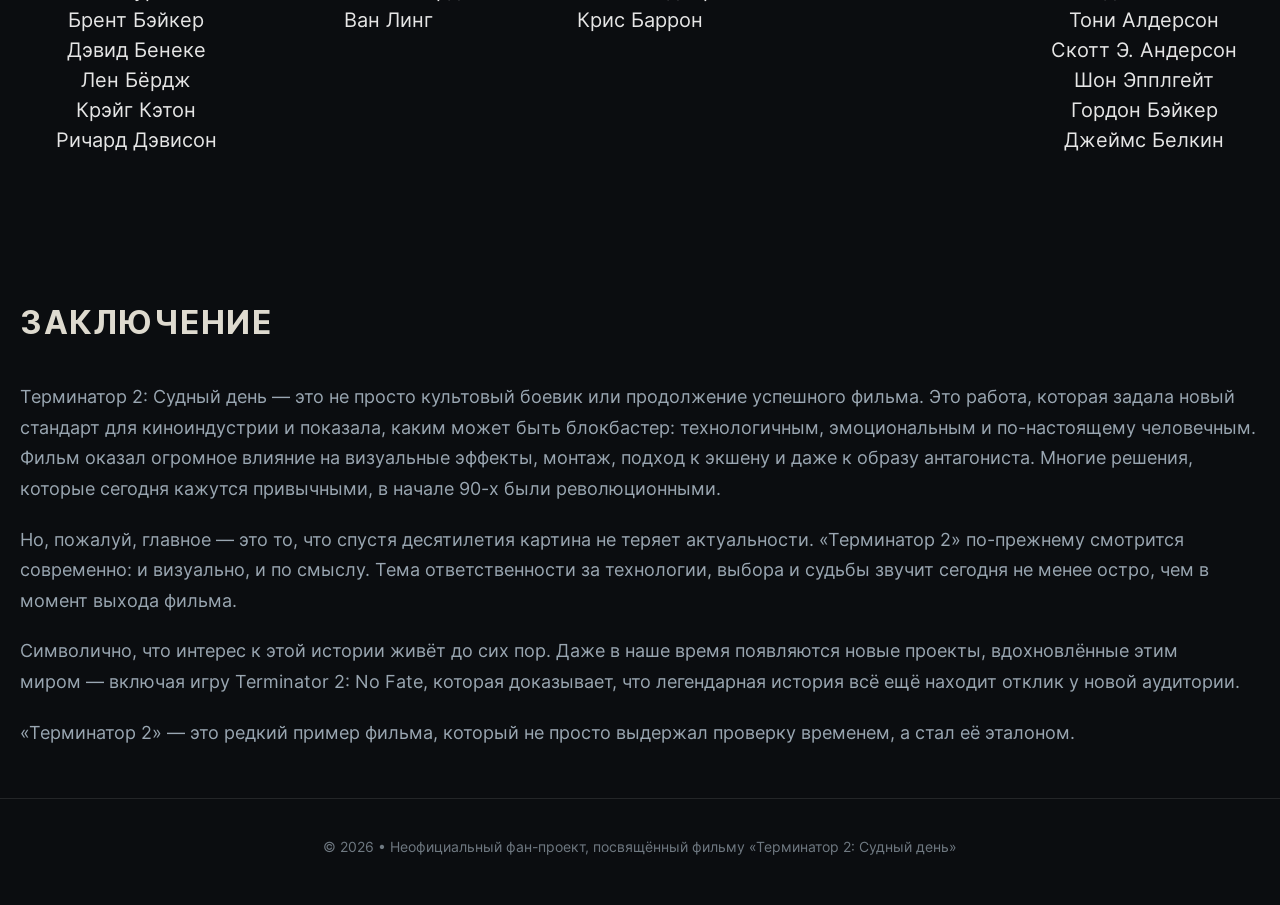
==== commit 836d911e: "added section archives and created card for section archives" ====
--- a/index.html
+++ b/index.html
@@ -84,6 +84,9 @@
               </li>
               <li class="nav__item">
                 <a class="nav__link" href="#about" data-nav-link>О фильме</a>
+              </li>
+              <li class="nav__item">
+                <a class="nav__link" href="#archives" data-nav-link>Архивы</a>
               </li>
               <li class="nav__item">
                 <a class="nav__link" href="#soundtracks" data-nav-link
@@ -860,6 +863,35 @@
                   </div>
                 </li>
               </ul>
+            </div>
+          </div>
+        </section>
+        <section class="soundtracks section-offset" id="archives">
+          <div class="container archives__container">
+            <h2 class="archives__title section-title">
+              Восстановленные файлы: Релизы и скрытые факты
+            </h2>
+            <div class="archives__inner">
+              <div class="archives__card">
+                <div class="archives__img-box">
+                  <img
+                    class="archives__img"
+                    src="./img/archives/archive-1.webp"
+                    alt=""
+                  />
+                </div>
+                <div class="archives__content">
+                  <h2 class="archives__subtitle">Битва сквозь время (1996)</h2>
+                  <p class="archives__text">
+                    Джеймс Кэмерон снял мини-продолжение «Т2» специально для
+                    луна-парка Universal. Это был 12-минутный 3D-фильм (с живым
+                    шоу на 30 минут) стоимостью 60 миллионов долларов! Минута
+                    этого видео стоила дороже, чем весь оригинальный фильм. В
+                    нём снялся весь золотой состав: Арнольд, Линда, Эдвард и
+                    Роберт.
+                  </p>
+                </div>
+              </div>
             </div>
           </div>
         </section>
--- a/css/style.css
+++ b/css/style.css
@@ -870,6 +870,93 @@
 
 .is-blinking {
   animation: blink 1s steps(2, start) infinite;
+}
+
+/* archives
+============================================ */
+.archives__inner {
+  position: relative;
+  display: flex;
+  justify-content: center;
+  align-items: center;
+  flex-wrap: wrap;
+  gap: 100px 50px;
+  padding: 100px 50px;
+}
+
+.archives__card {
+  position: relative;
+  display: flex;
+  justify-content: center;
+  align-items: flex-start;
+  width: 350px;
+  max-width: 100%;
+  height: 300px;
+  background: var(--color-item);
+  border-radius: 20px;
+  transition:
+    height 0.5s ease,
+    box-shadow 0.5s ease;
+  box-shadow: 0 2px 40px rgba(255, 0, 0, 0.3);
+}
+
+.archives__card:hover {
+  height: 500px;
+}
+
+.archives__img-box {
+  position: absolute;
+  top: 20px;
+  width: 300px;
+  height: 220px;
+  overflow: hidden;
+  transition:
+    transform 0.5s ease,
+    box-shadow 0.5s ease;
+}
+
+.archives__card:hover .archives__img-box {
+  transform: translateY(-120px) scale(0.75);
+  box-shadow: 0 15px 45px rgba(255, 0, 0, 0.3);
+}
+
+.archives__img {
+  position: absolute;
+  top: 0;
+  left: 0;
+  width: 100%;
+  height: 100%;
+  object-fit: cover;
+}
+
+.archives__content {
+  position: absolute;
+  top: 252px;
+  width: 100%;
+  height: 30px;
+  padding: 0 30px;
+  text-align: center;
+  overflow: hidden;
+  transition:
+    top 0.5s ease,
+    height 0.5s ease;
+}
+
+.archives__card:hover .archives__content {
+  top: 130px;
+  height: 350px;
+}
+
+.archives__subtitle {
+  margin: 0;
+  font-size: var(--font-size-24);
+  font-weight: 700;
+  color: var(--color-spec);
+}
+
+.archives__text {
+  font-size: 1.1rem;
+  color: var(--color-text-info);
 }
 
 /* soundtracks
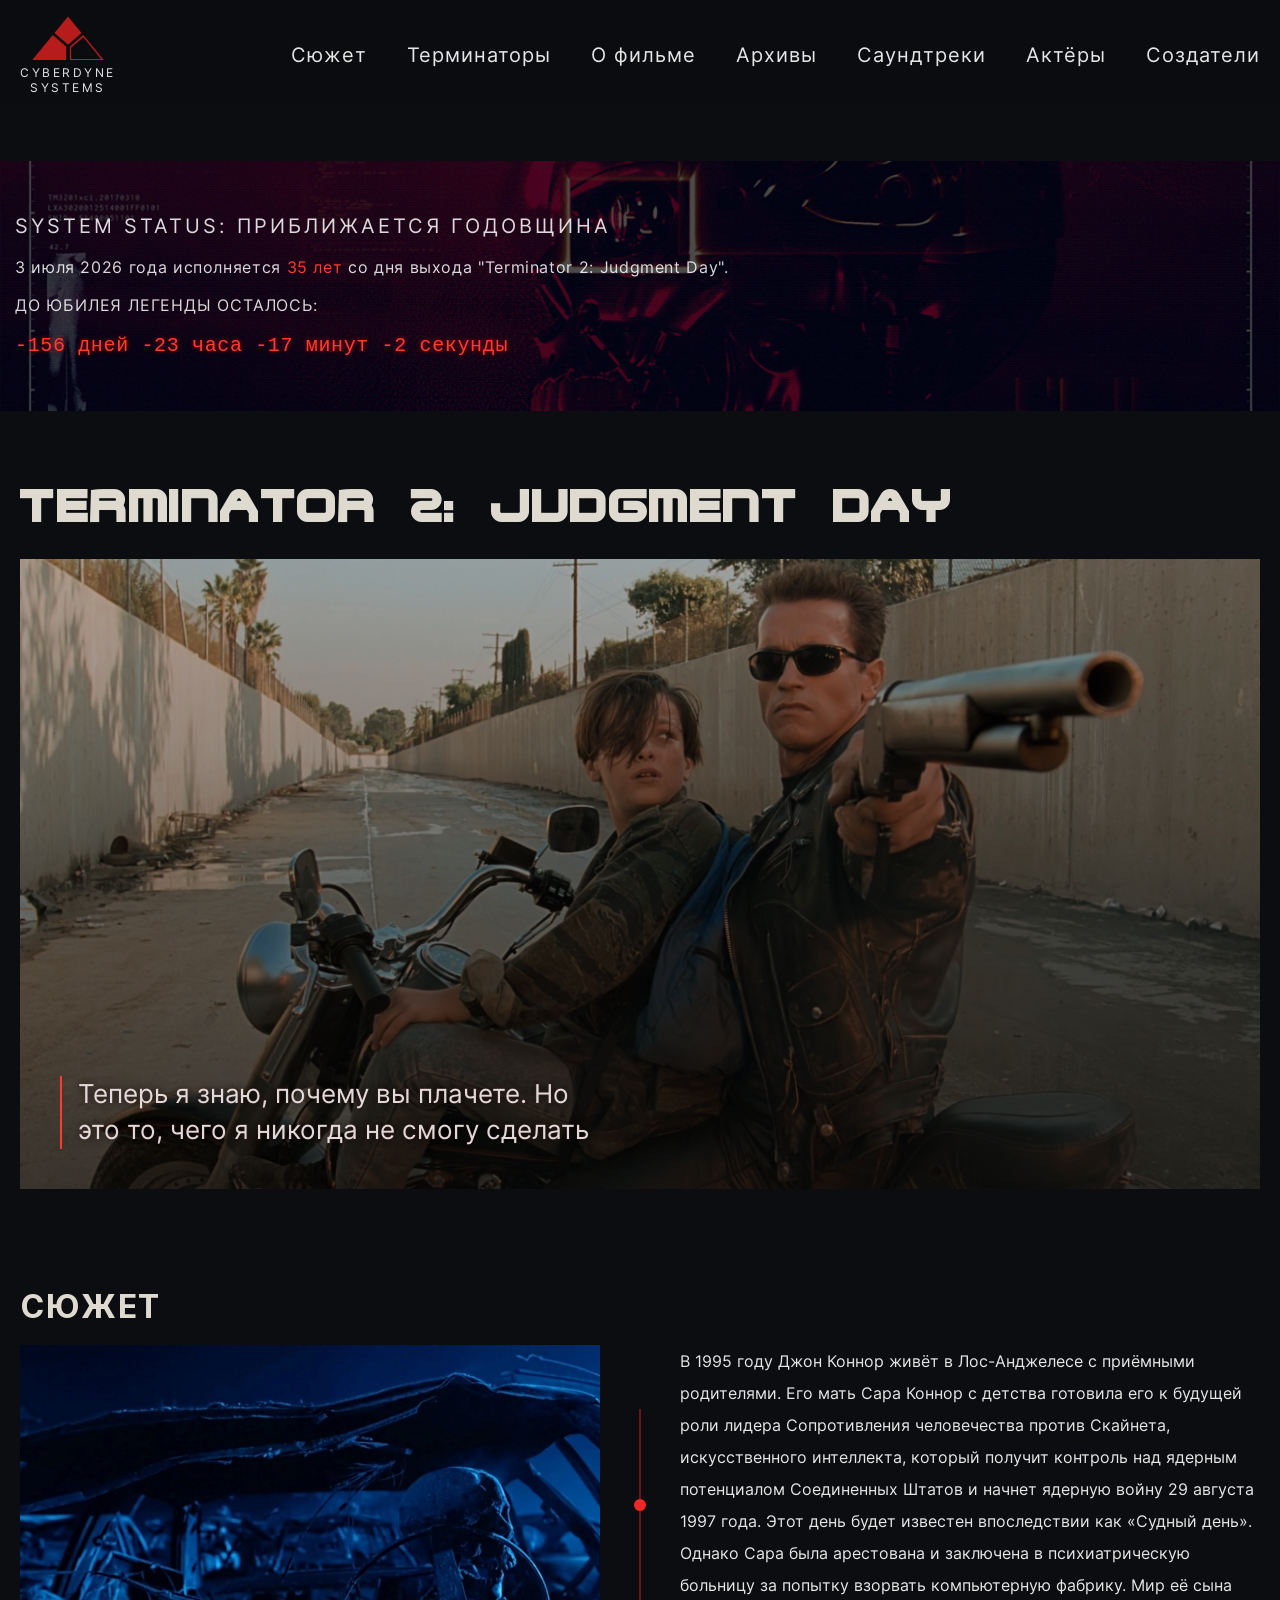
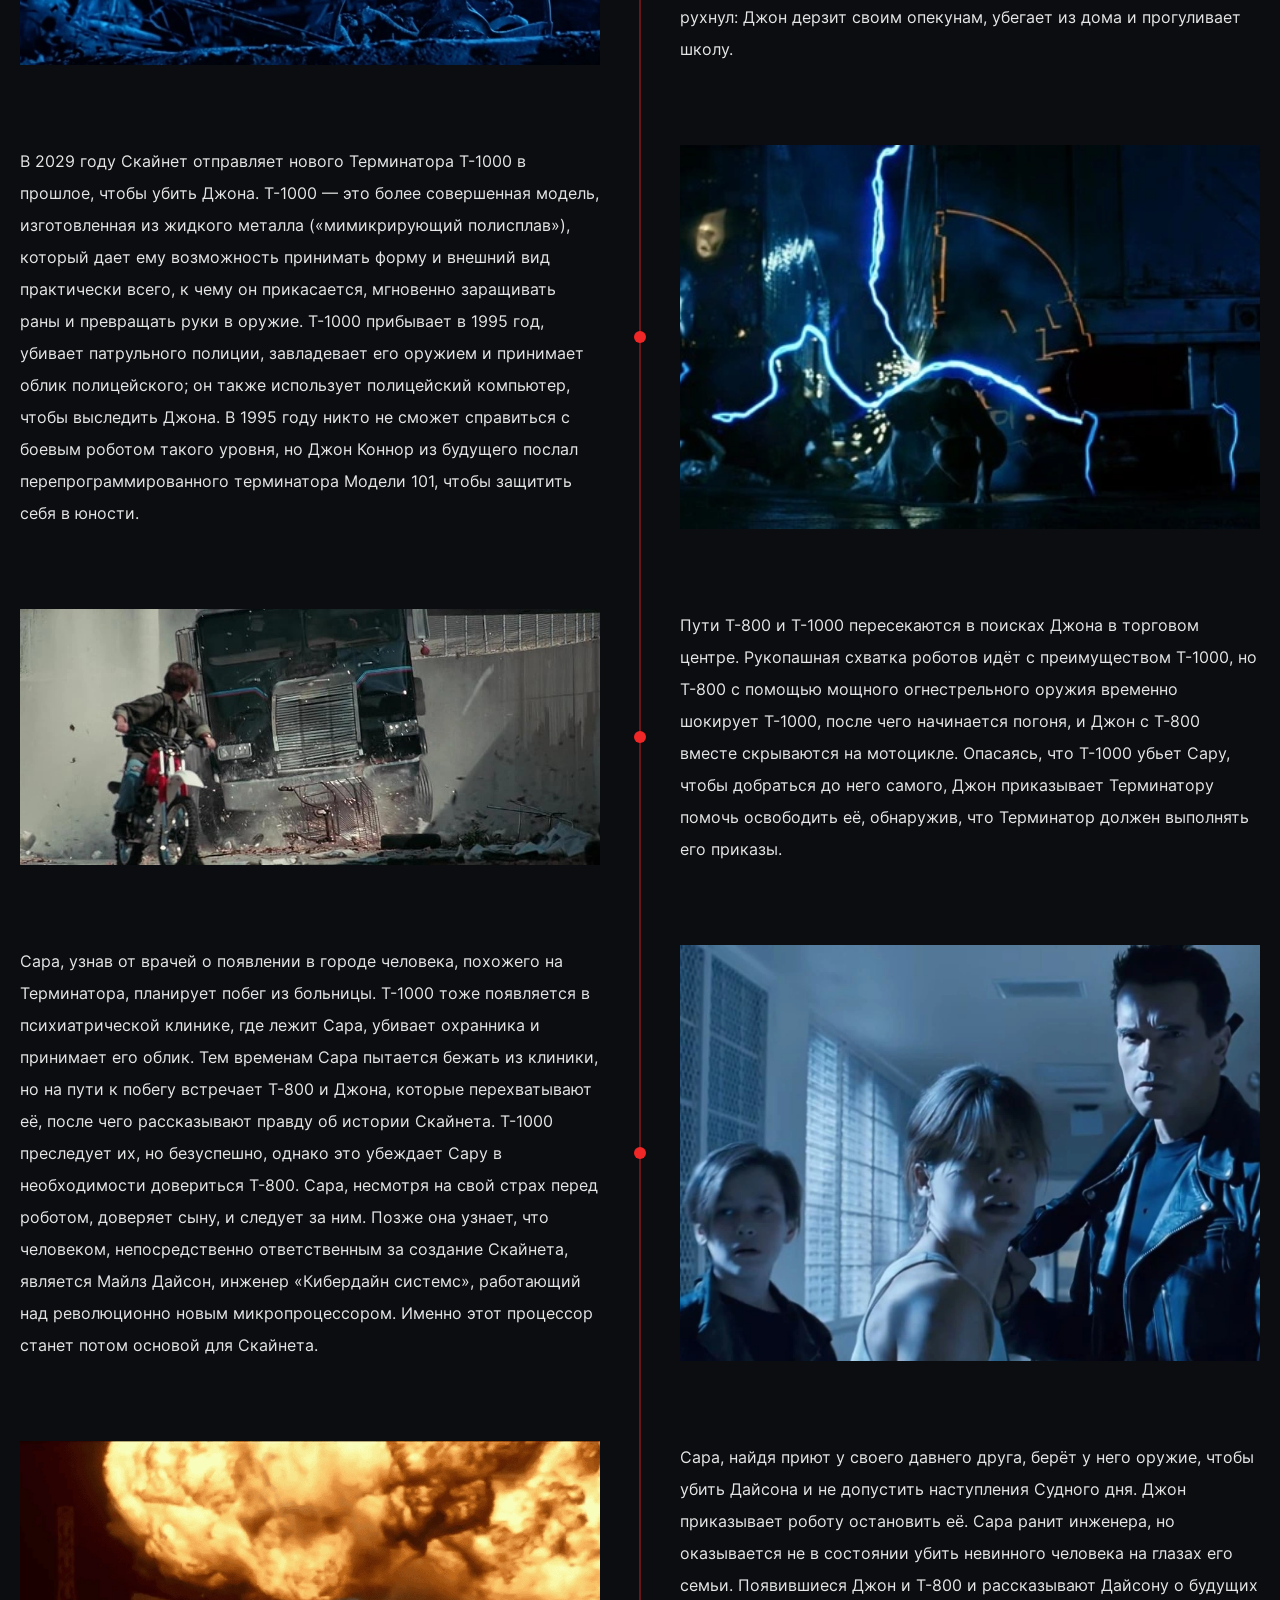
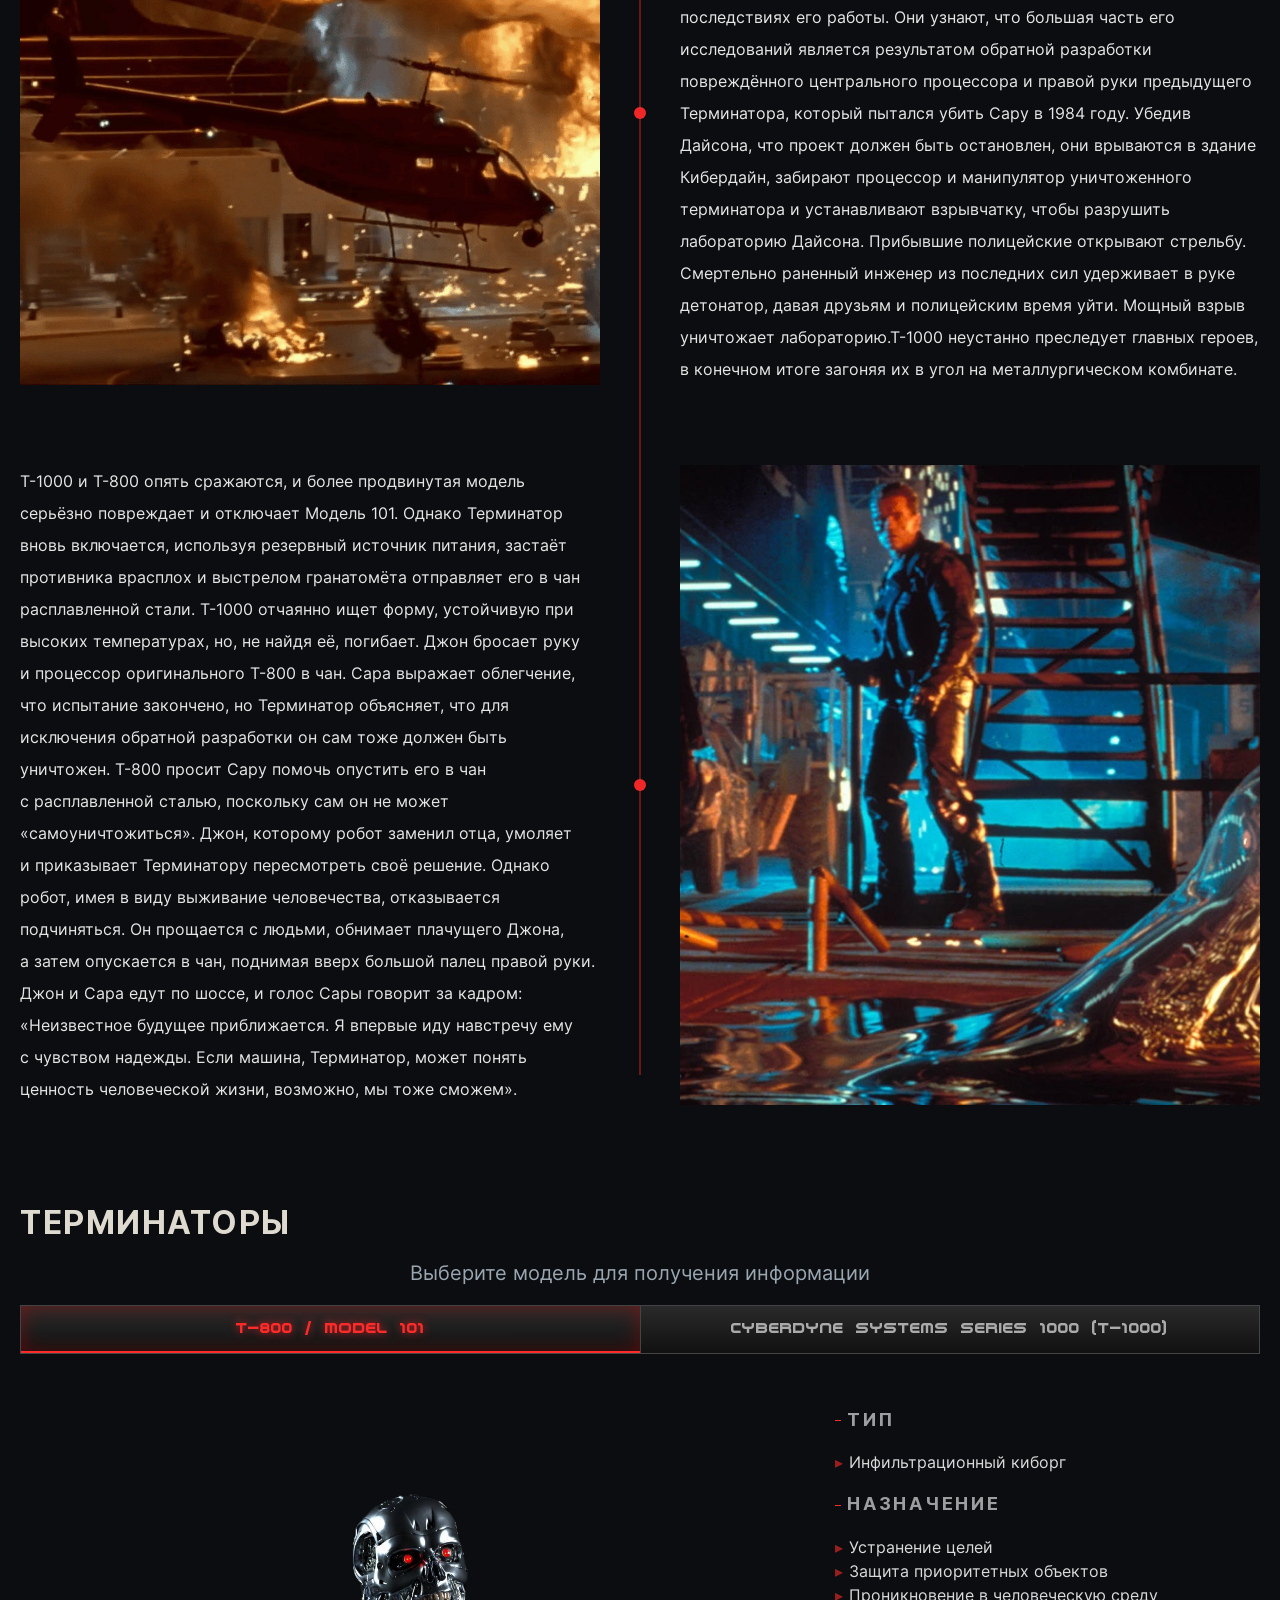
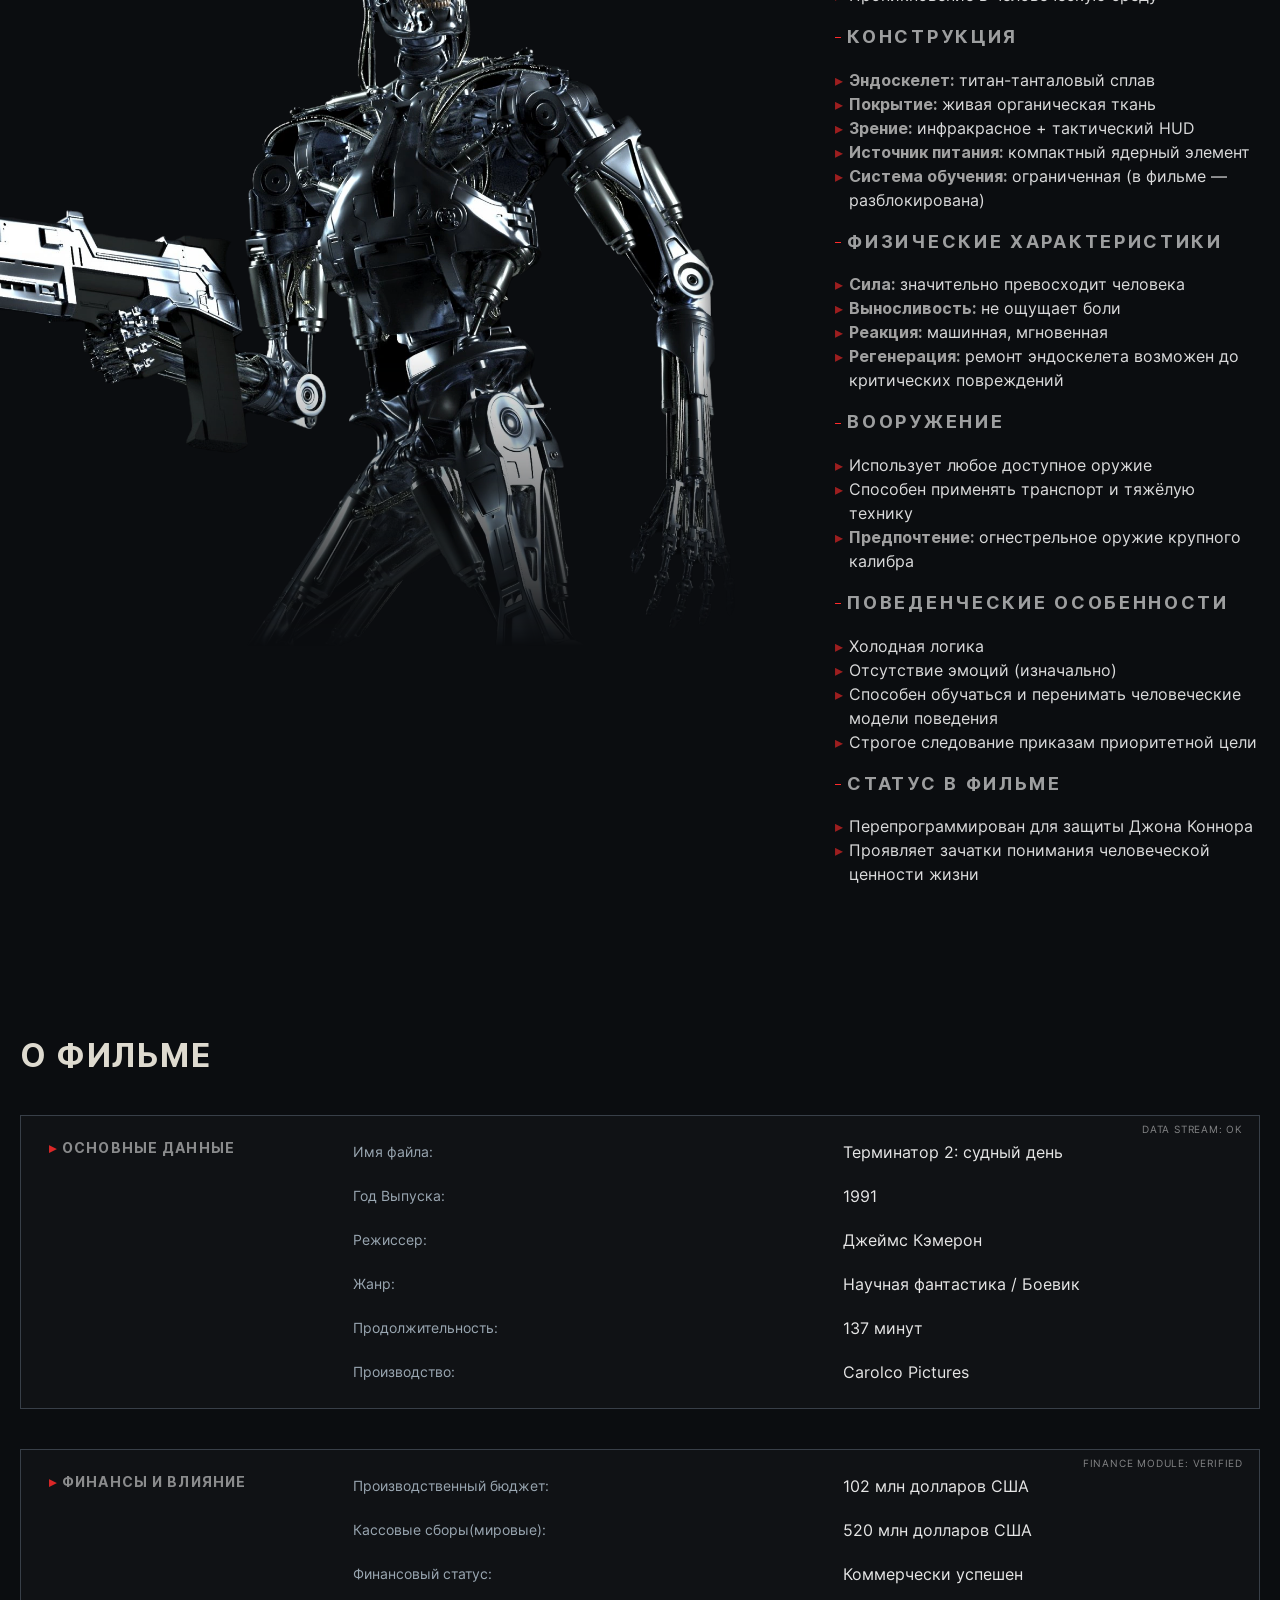
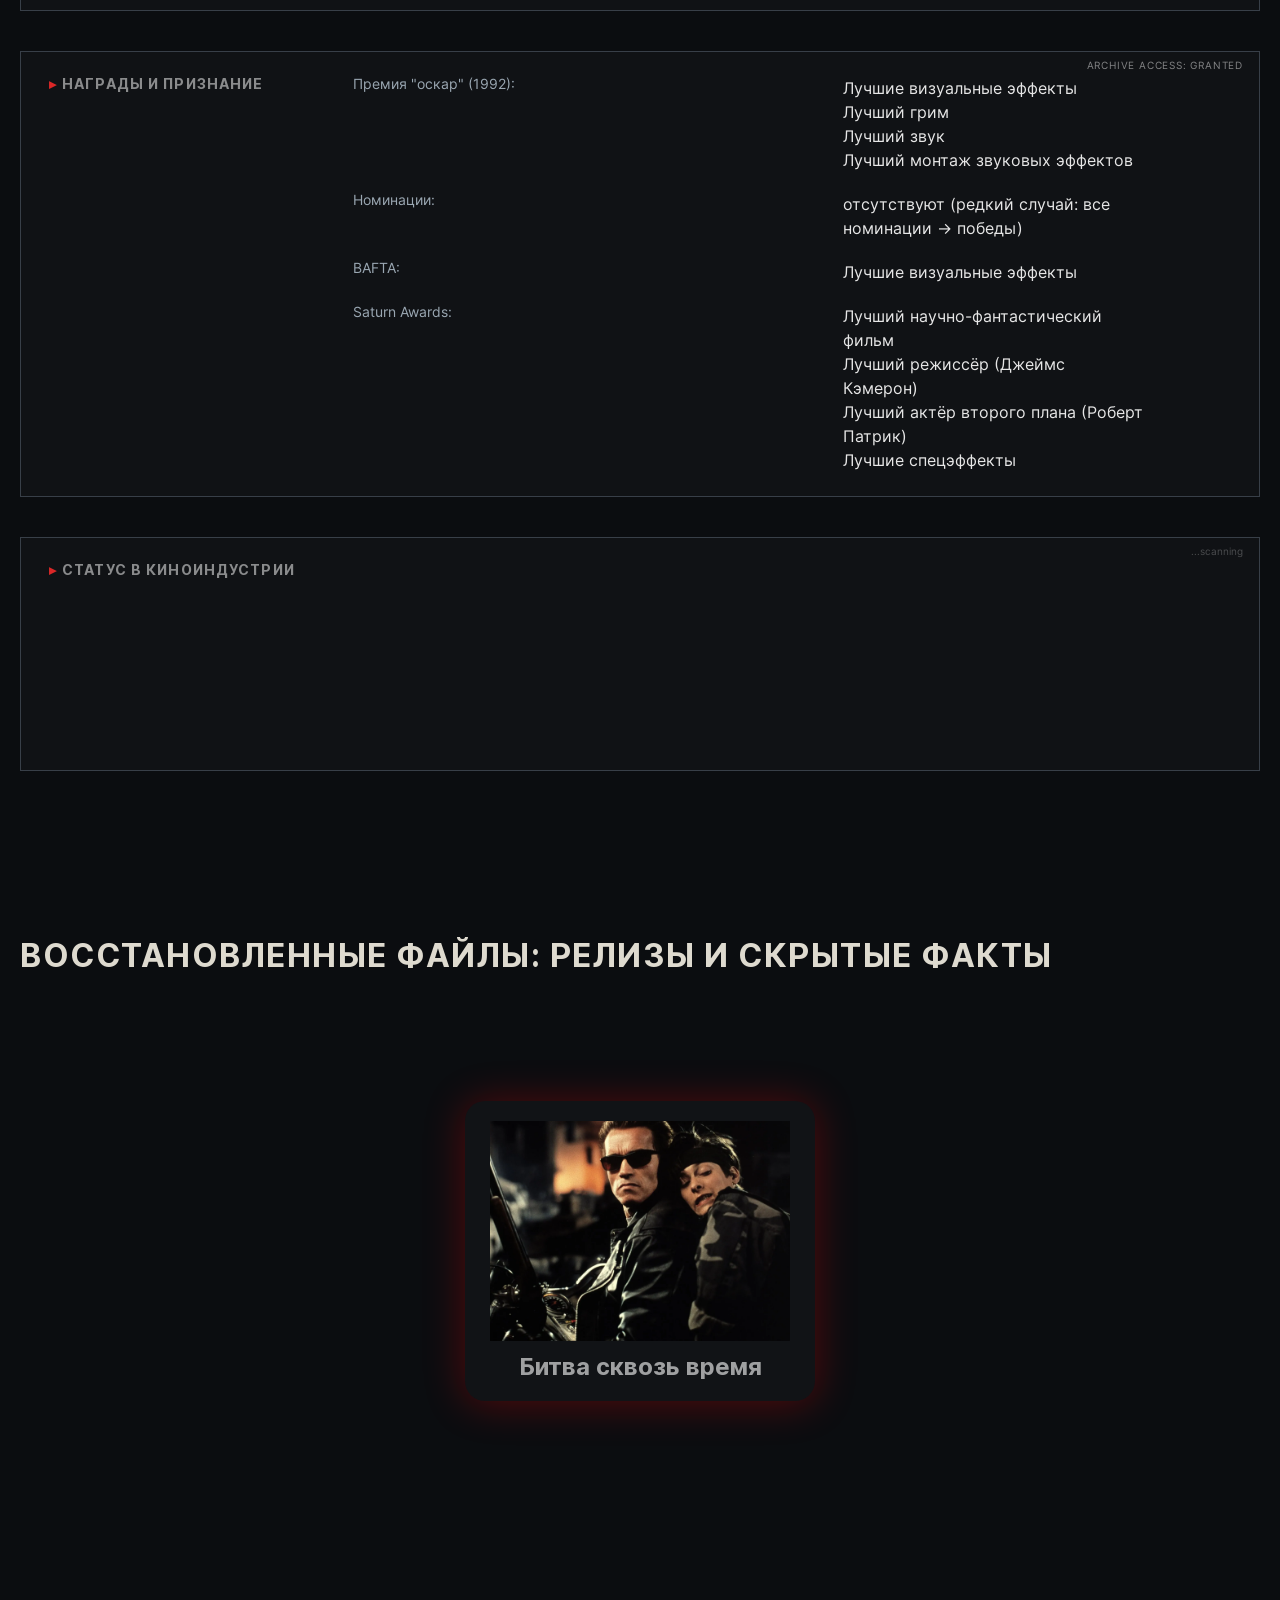
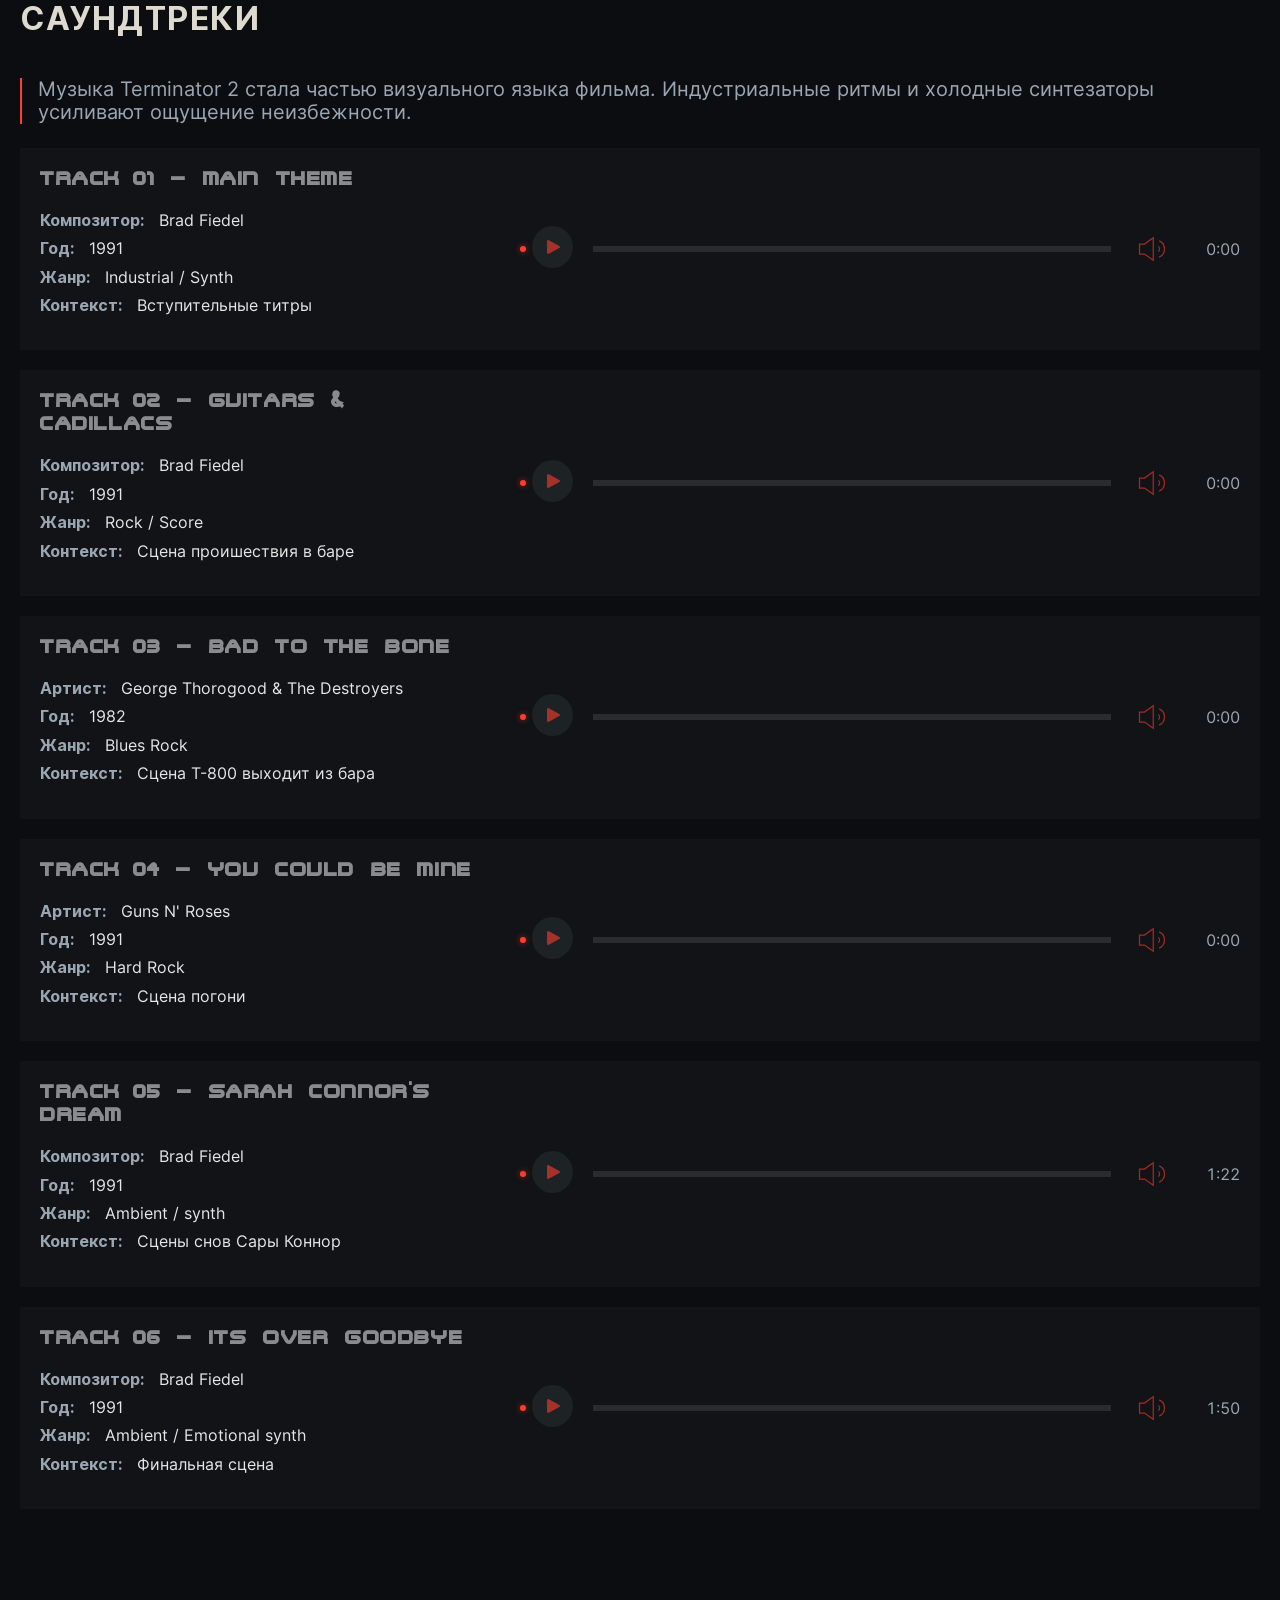
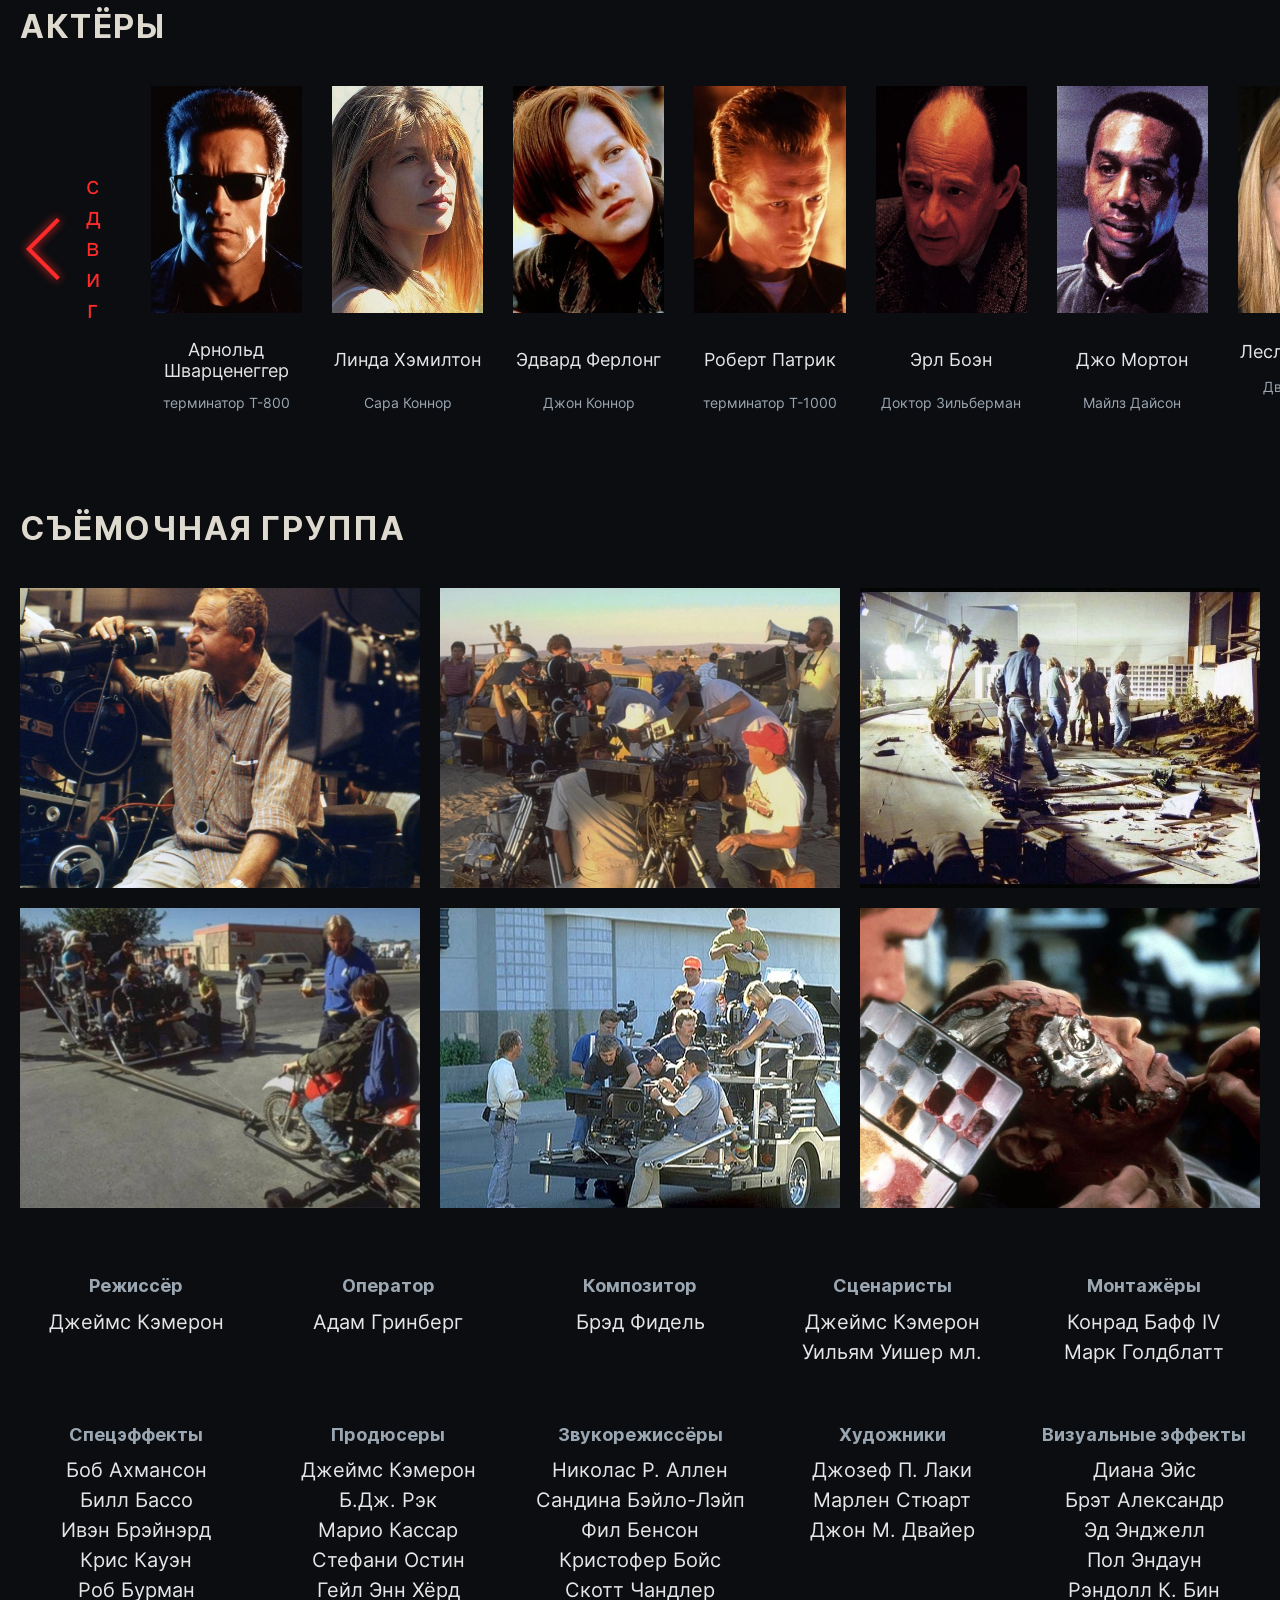
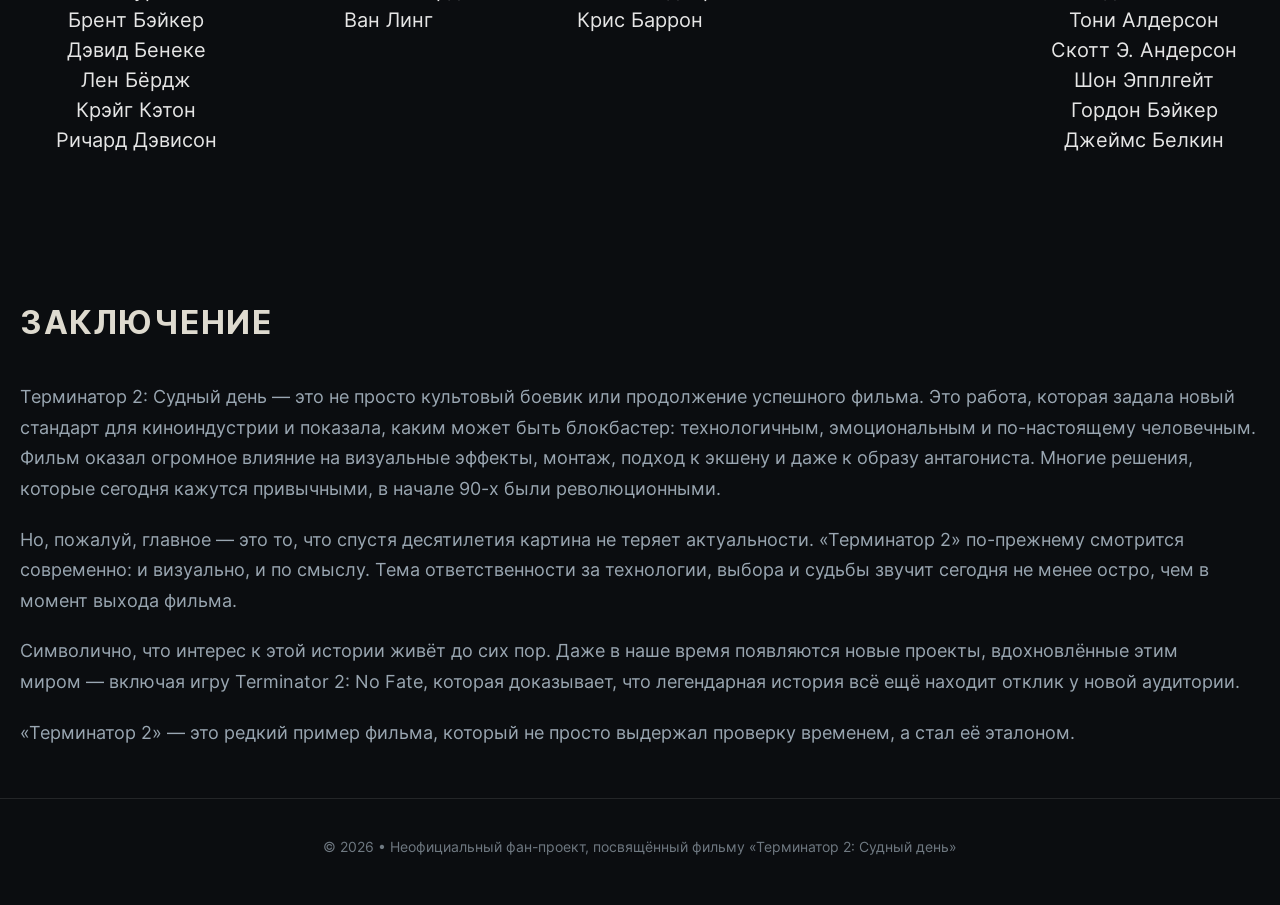
==== commit 4091d536: "added data and markup generation via JS" ====
--- a/index.html
+++ b/index.html
@@ -866,33 +866,12 @@
             </div>
           </div>
         </section>
-        <section class="soundtracks section-offset" id="archives">
+        <section class="archives section-offset" id="archives">
           <div class="container archives__container">
             <h2 class="archives__title section-title">
               Восстановленные файлы: Релизы и скрытые факты
             </h2>
-            <div class="archives__inner">
-              <div class="archives__card">
-                <div class="archives__img-box">
-                  <img
-                    class="archives__img"
-                    src="./img/archives/archive-1.webp"
-                    alt=""
-                  />
-                </div>
-                <div class="archives__content">
-                  <h2 class="archives__subtitle">Битва сквозь время (1996)</h2>
-                  <p class="archives__text">
-                    Джеймс Кэмерон снял мини-продолжение «Т2» специально для
-                    луна-парка Universal. Это был 12-минутный 3D-фильм (с живым
-                    шоу на 30 минут) стоимостью 60 миллионов долларов! Минута
-                    этого видео стоила дороже, чем весь оригинальный фильм. В
-                    нём снялся весь золотой состав: Арнольд, Линда, Эдвард и
-                    Роберт.
-                  </p>
-                </div>
-              </div>
-            </div>
+            <div class="archives__inner" data-archives></div>
           </div>
         </section>
         <section class="soundtracks section-offset" id="soundtracks">
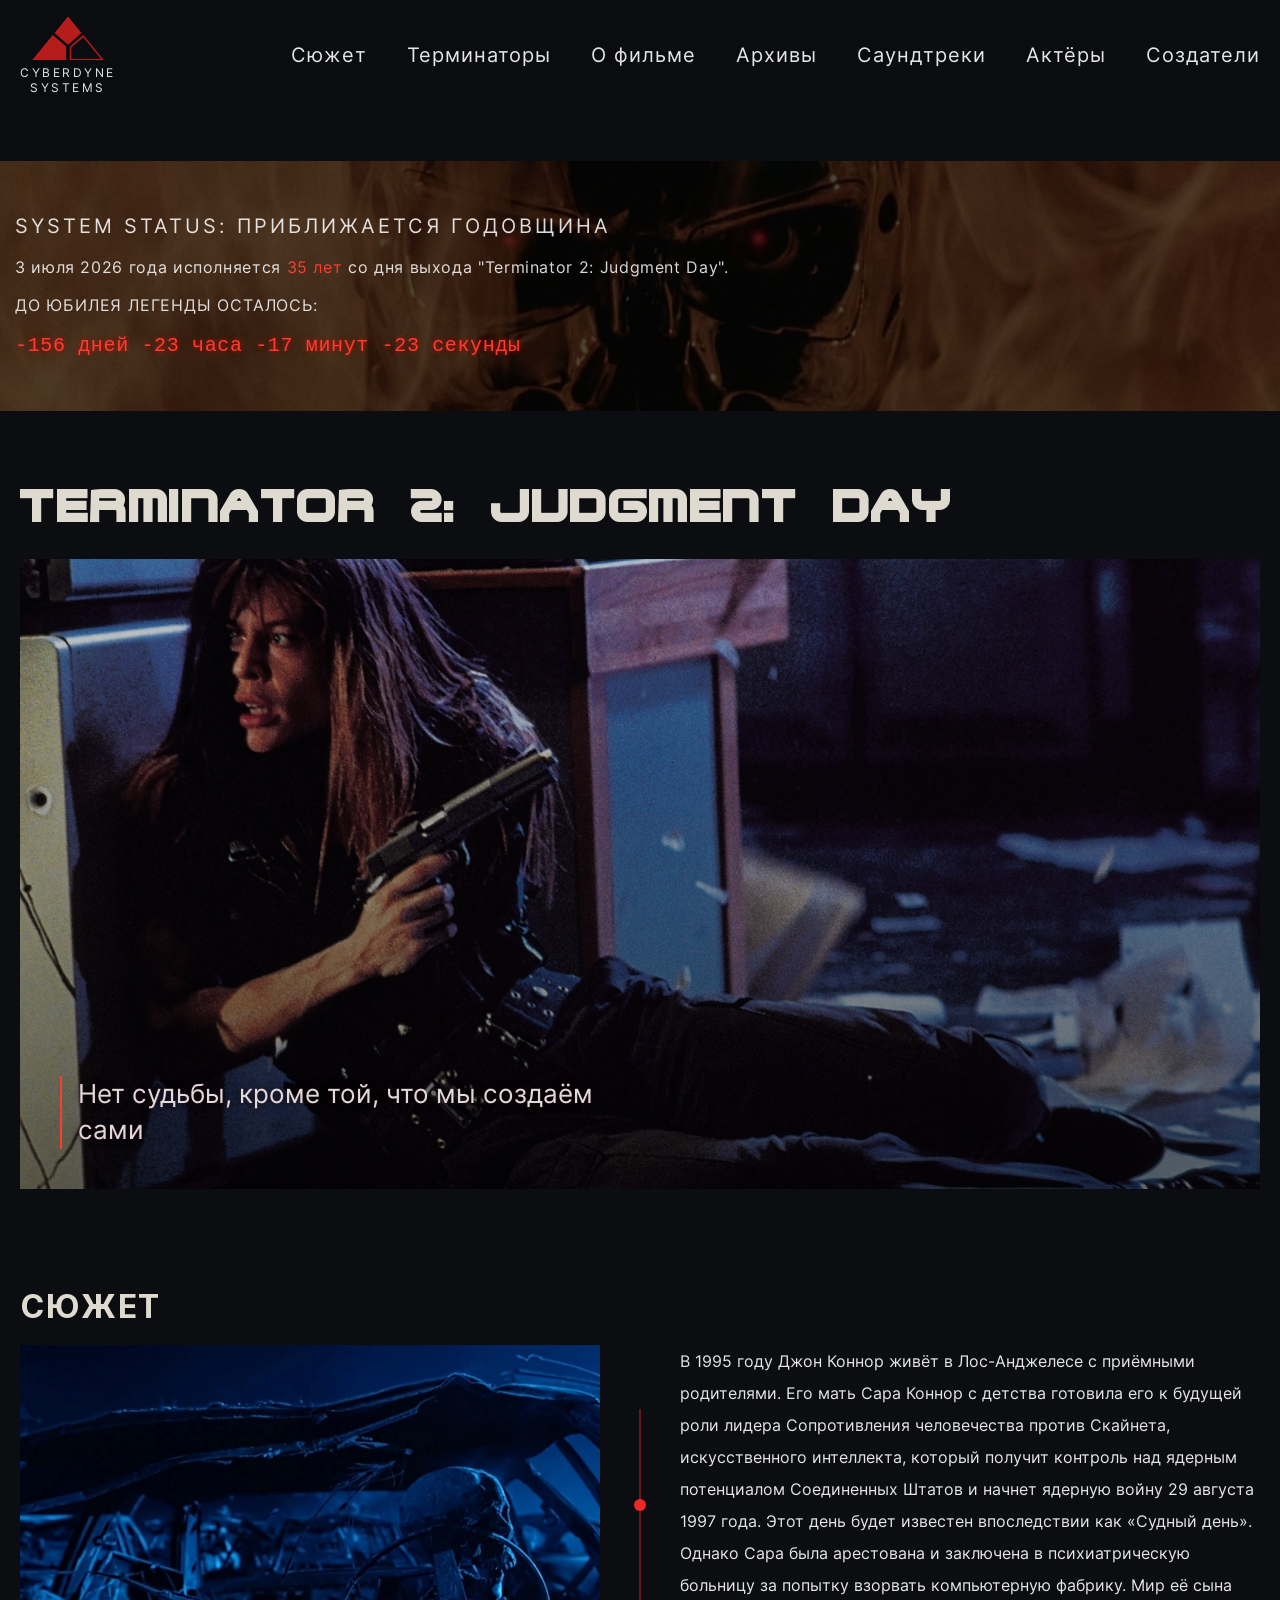
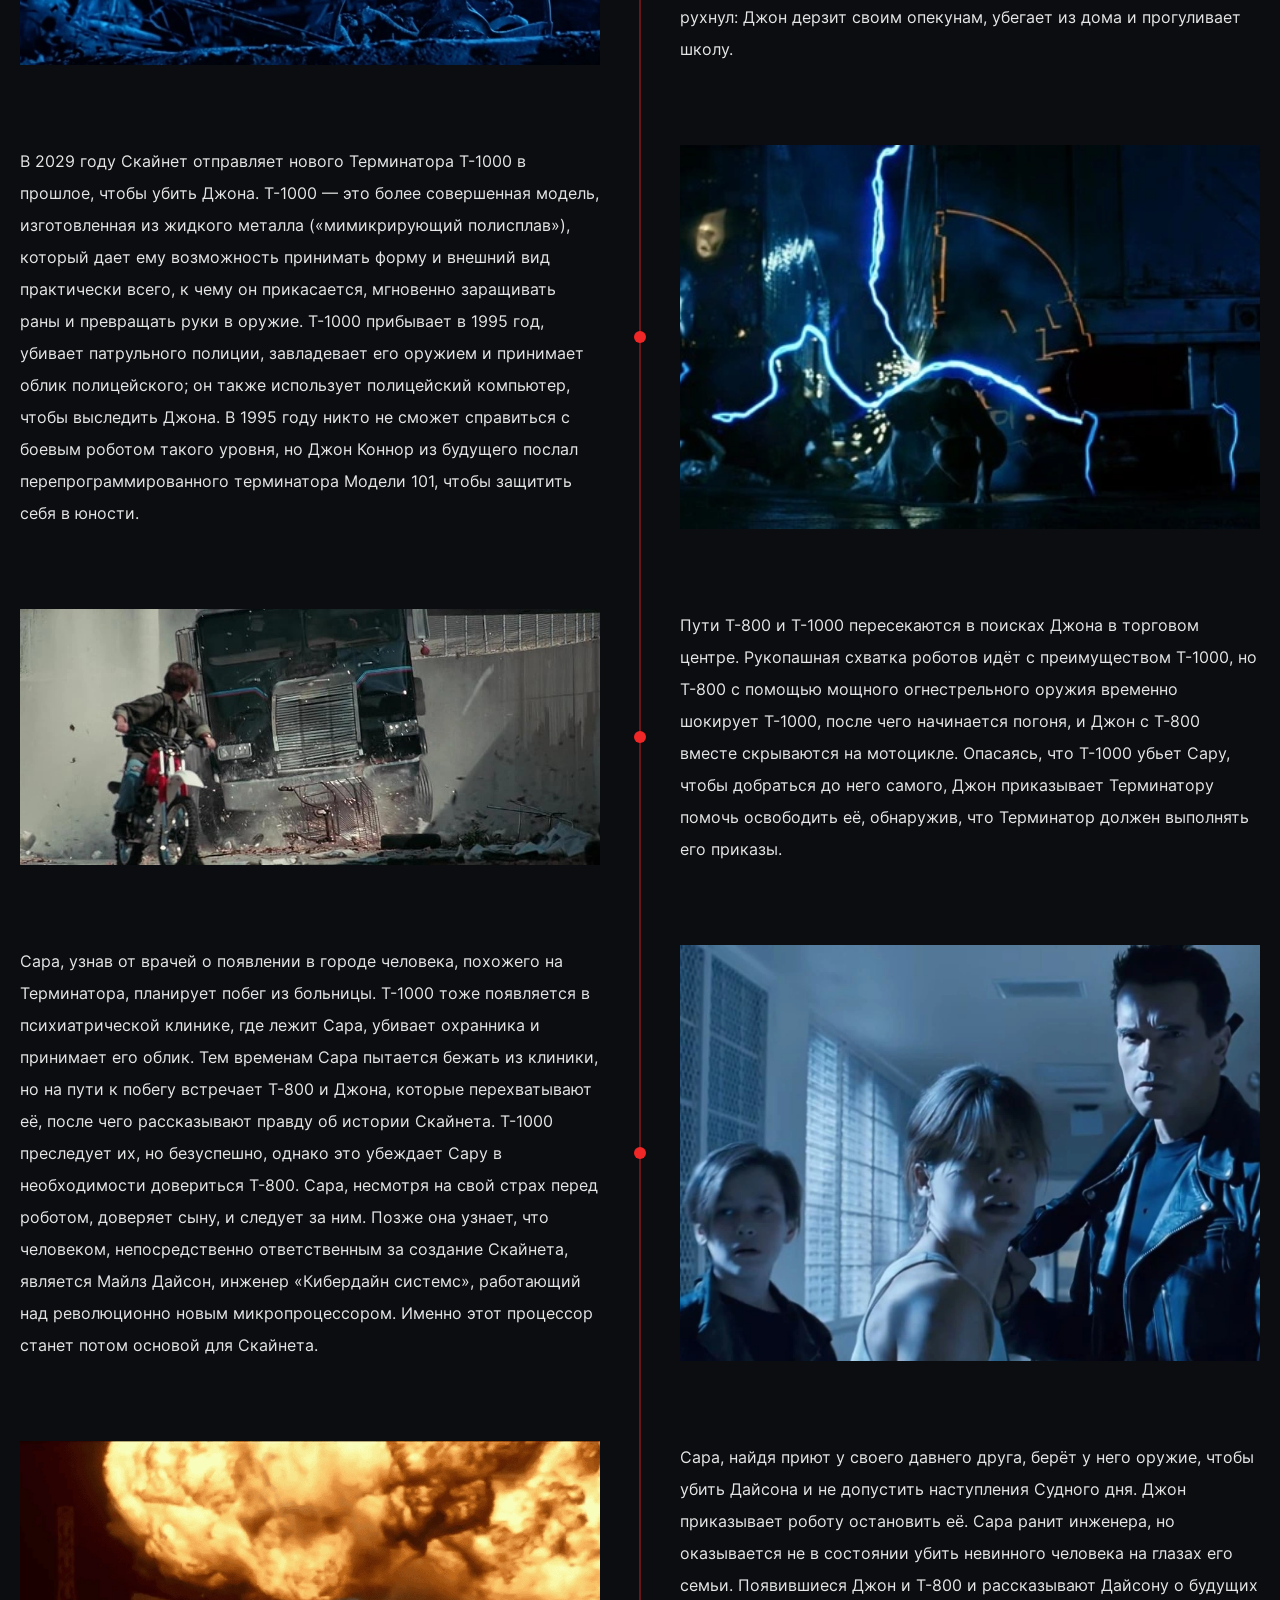
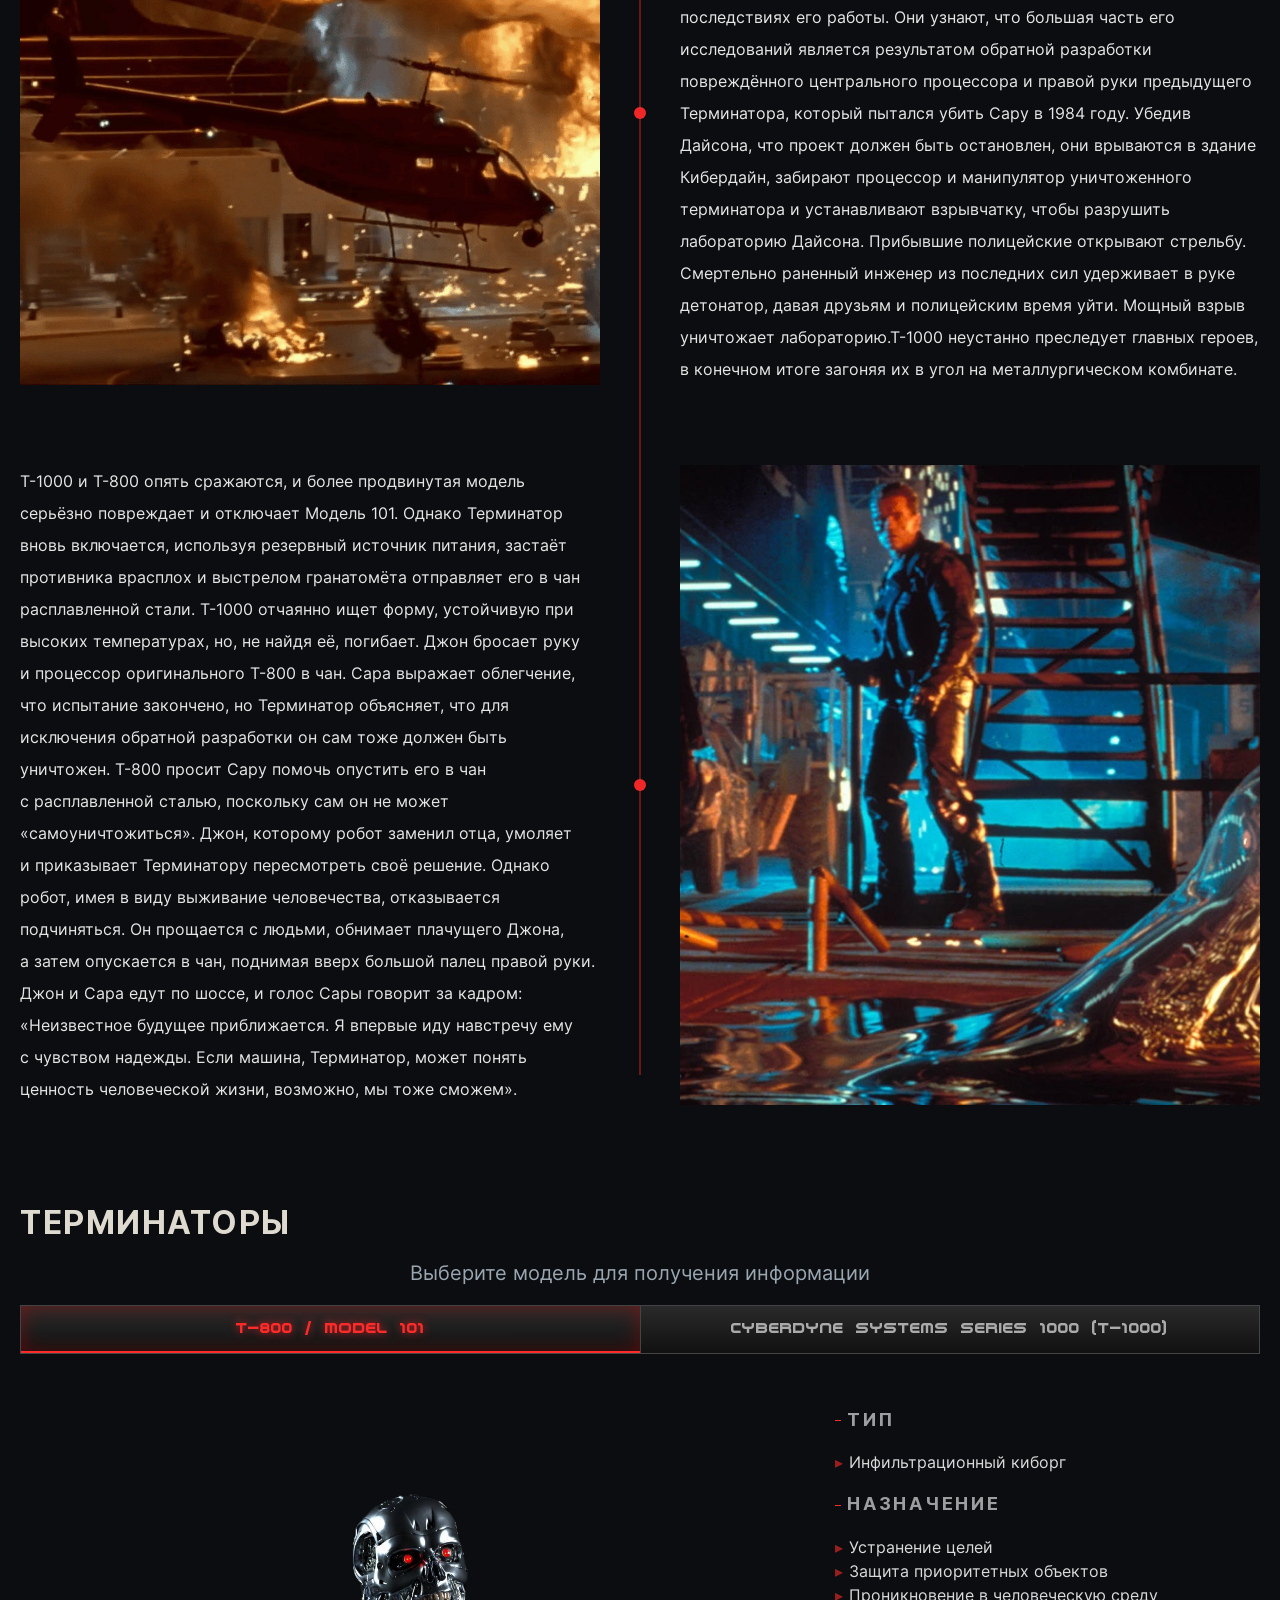
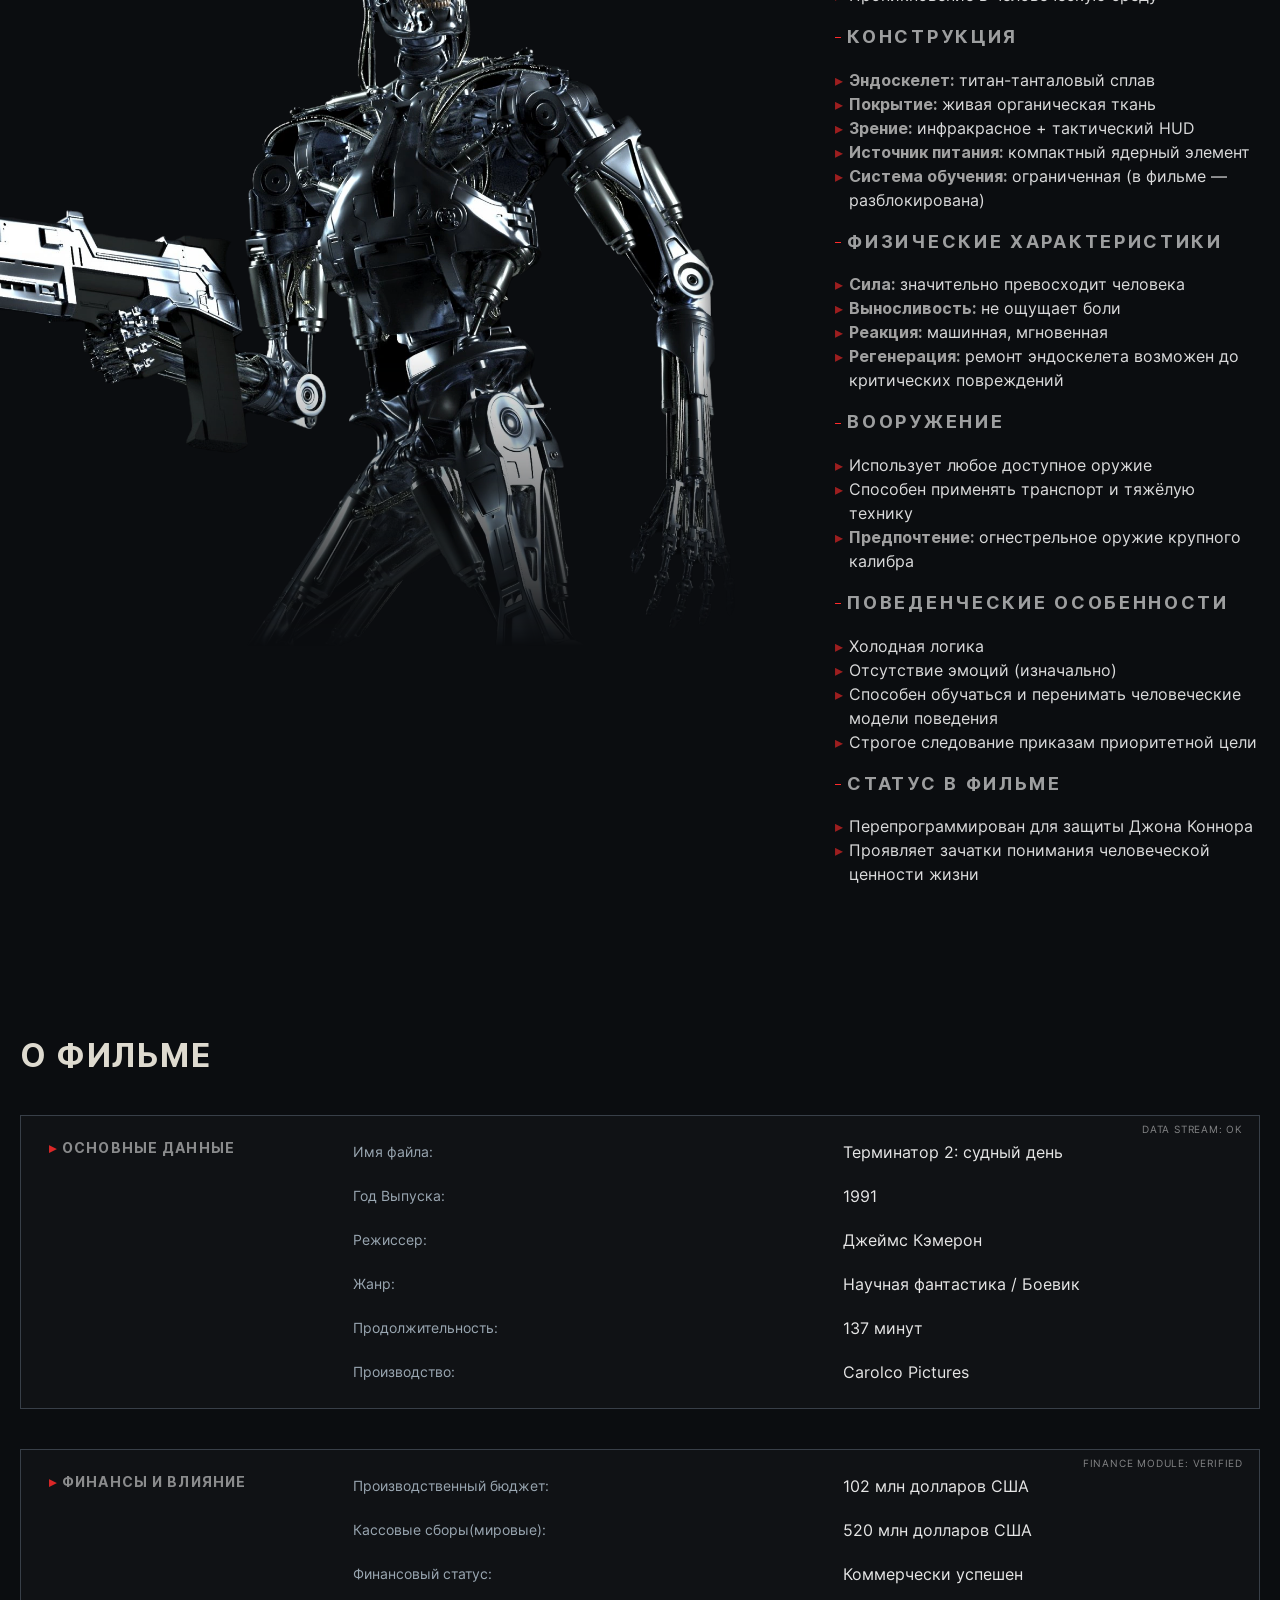
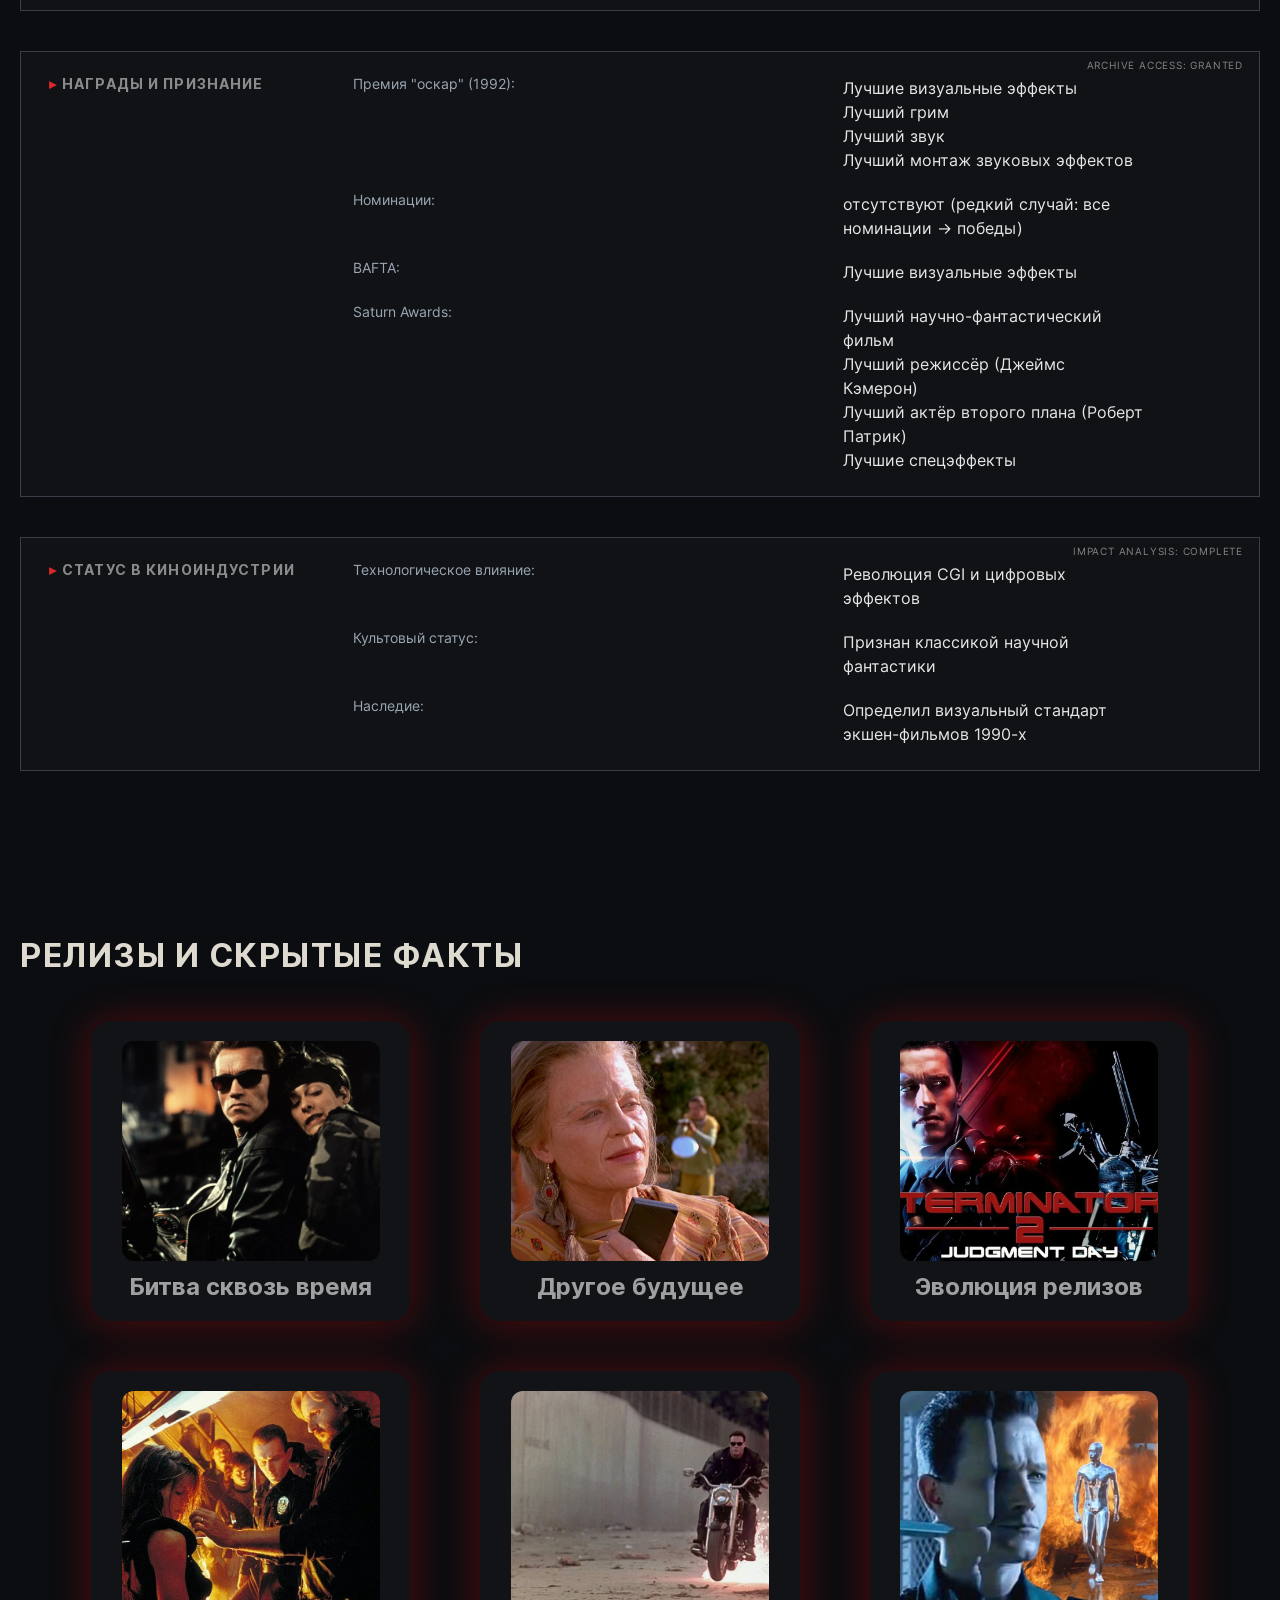
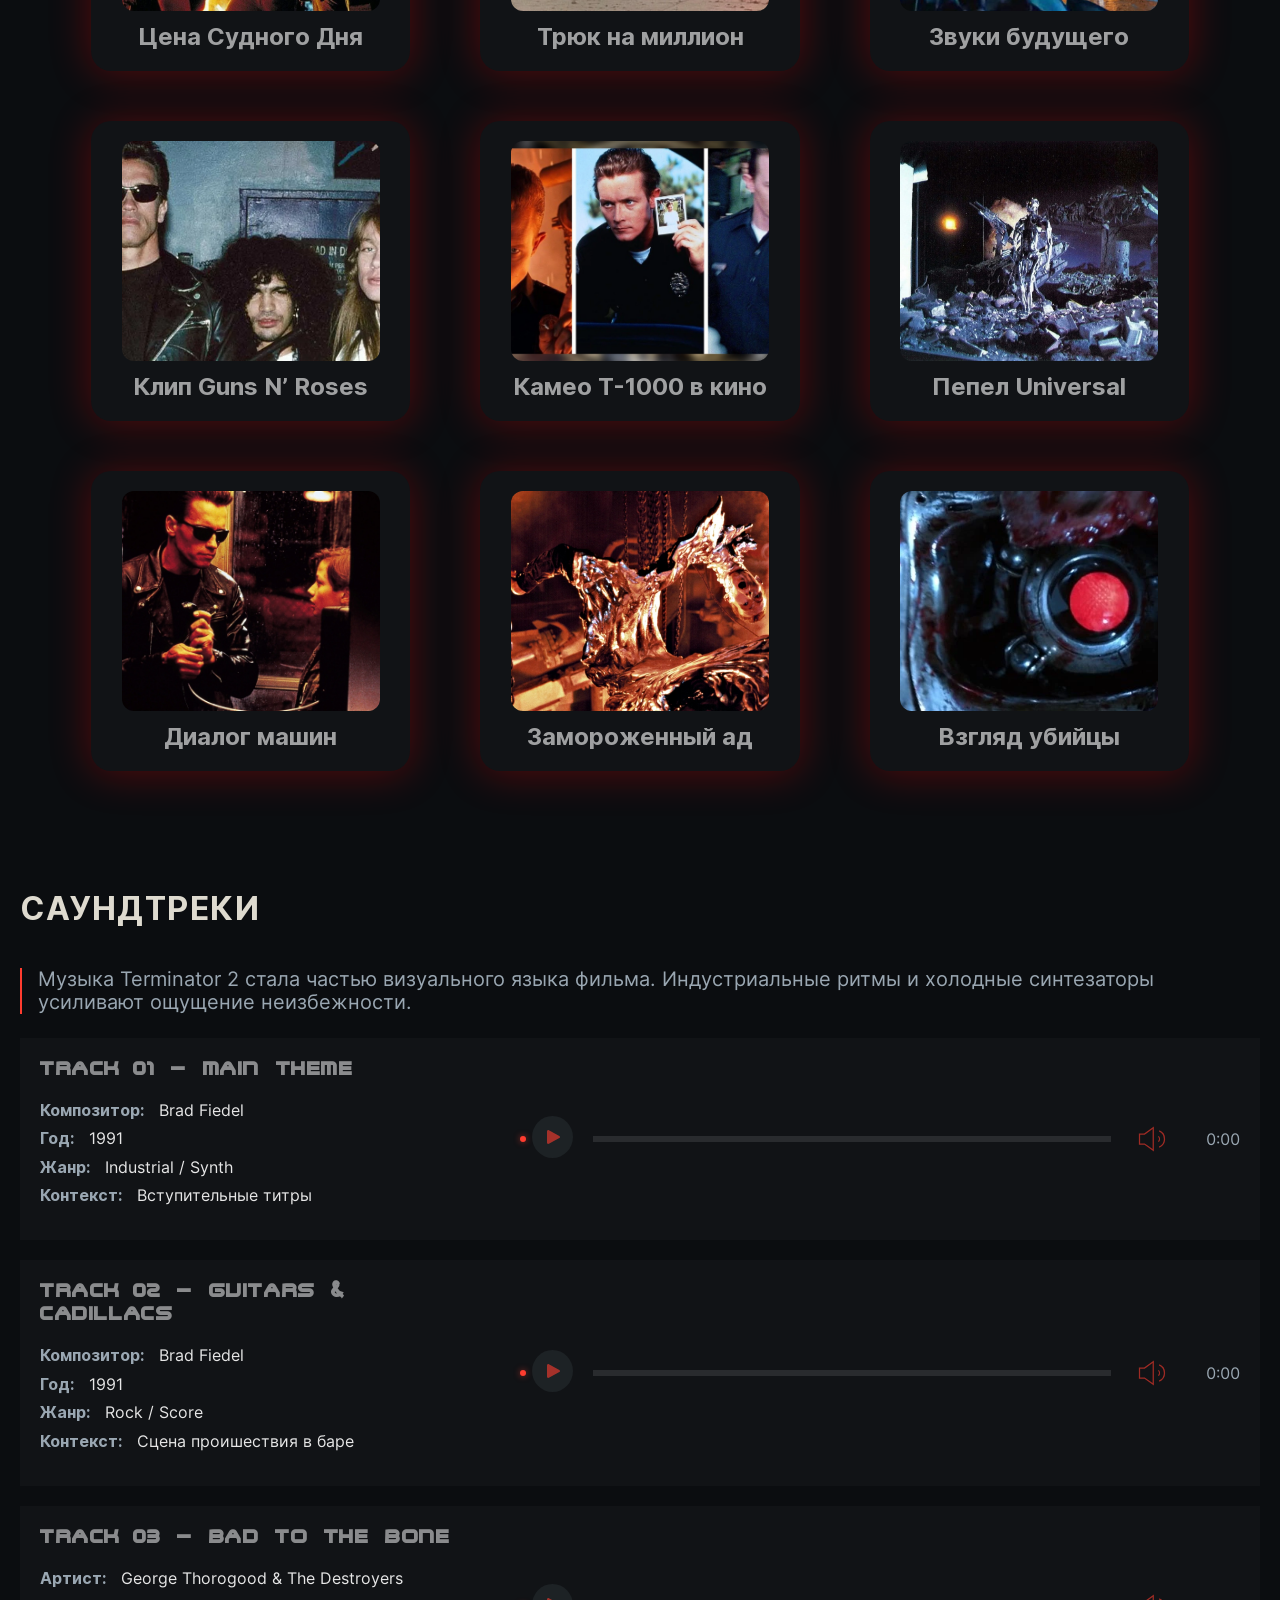
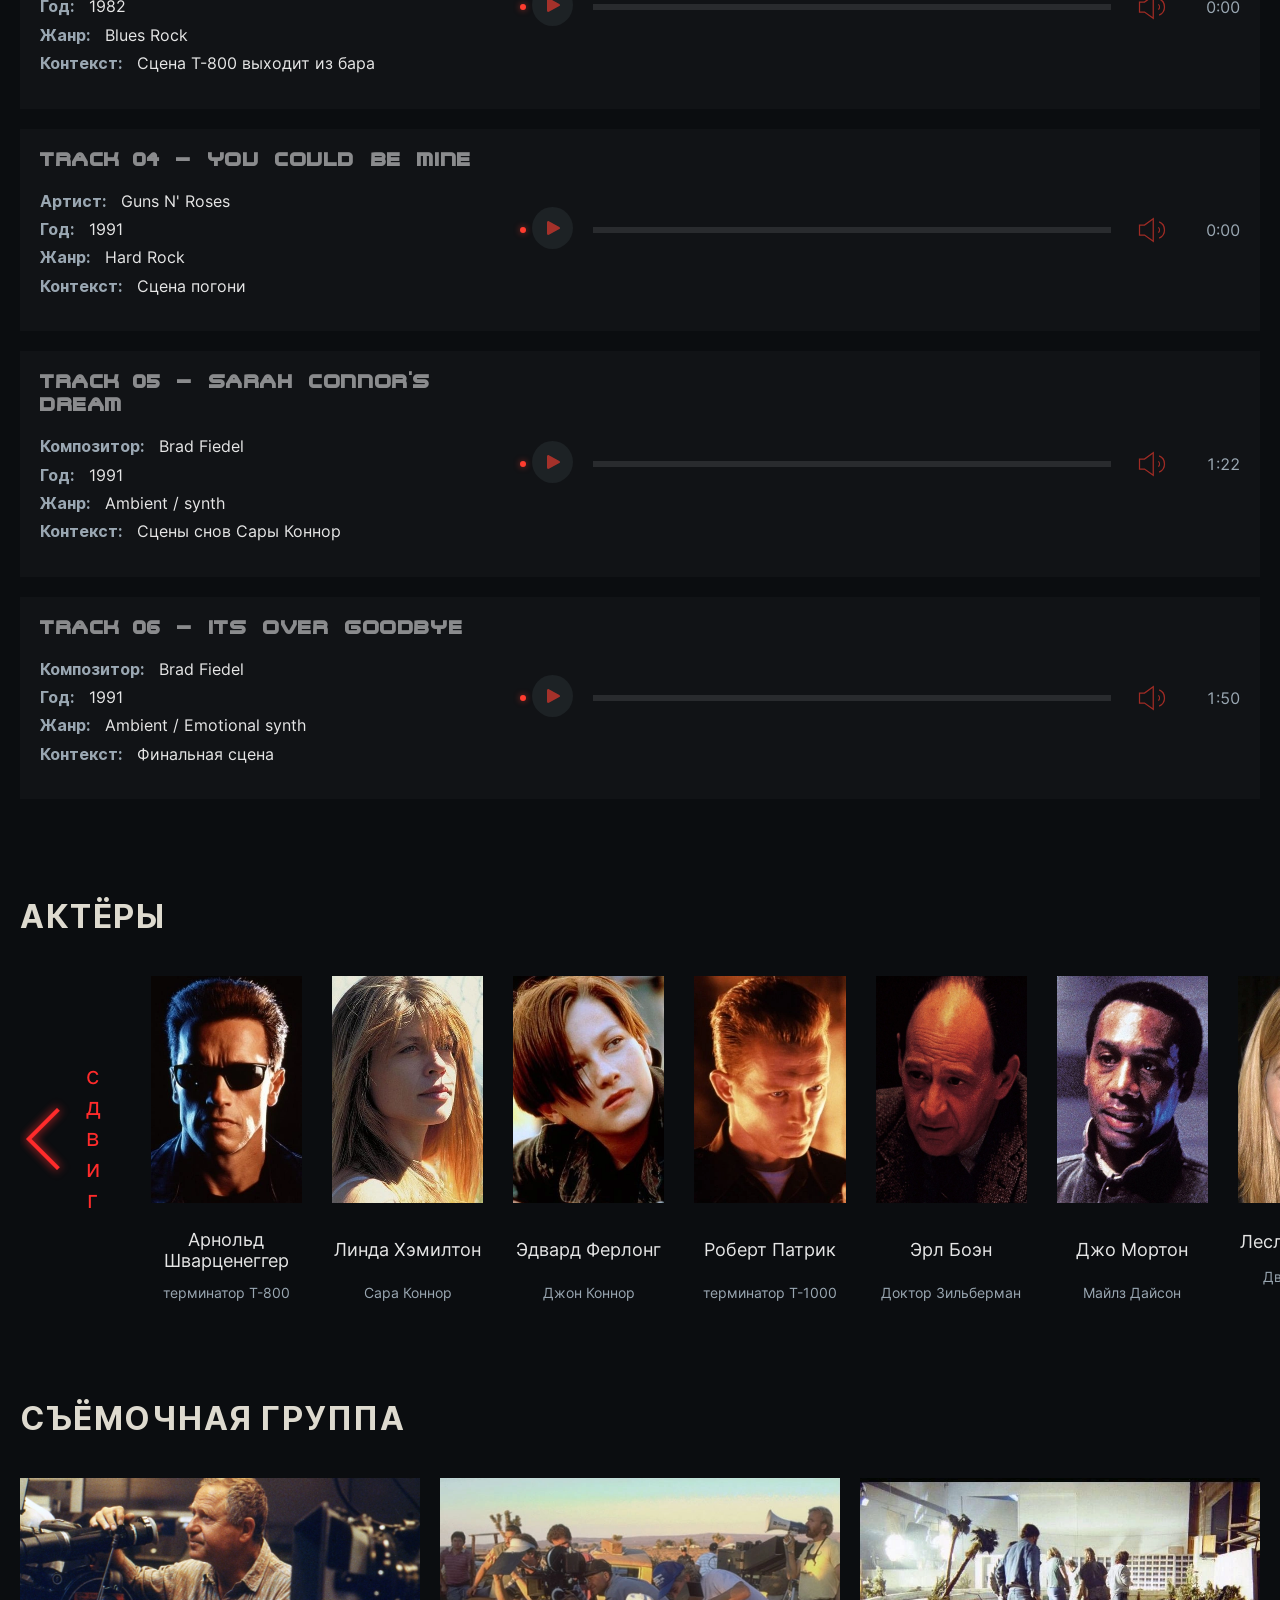
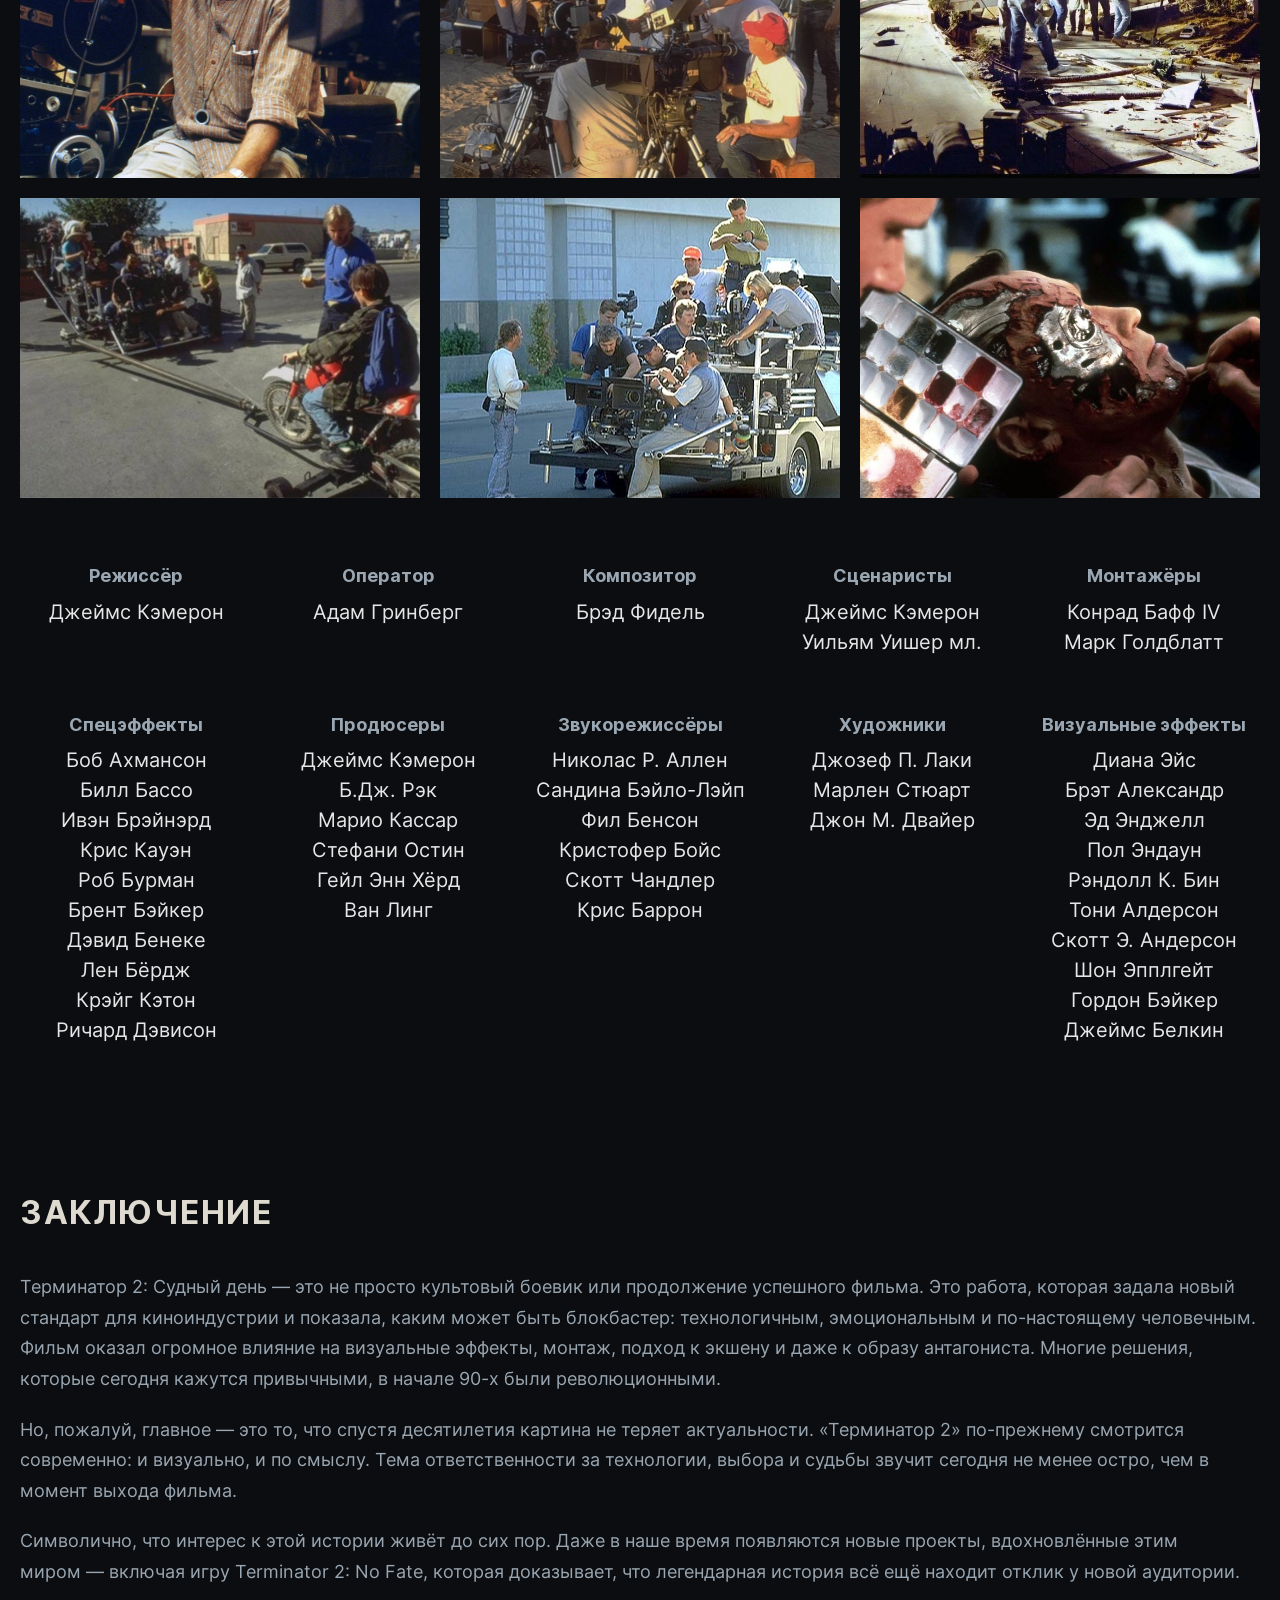
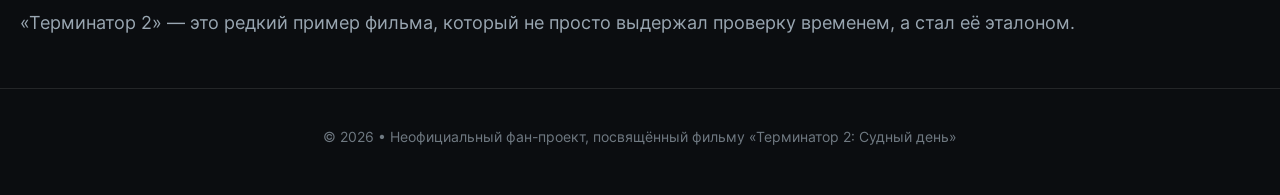
==== commit 4bebc195: "the image on the main website banner has been replaced and the heading in the archive section has be" ====
--- a/index.html
+++ b/index.html
@@ -869,7 +869,7 @@
         <section class="archives section-offset" id="archives">
           <div class="container archives__container">
             <h2 class="archives__title section-title">
-              Восстановленные файлы: Релизы и скрытые факты
+              Релизы и скрытые факты
             </h2>
             <div class="archives__inner" data-archives></div>
           </div>
--- a/css/style.css
+++ b/css/style.css
@@ -234,10 +234,11 @@
   min-height: 250px;
   padding: 15px;
   color: var(--color-text);
-  background-image: url('../img/banner/banner.jpg');
+  background-image: url('../img/banner/banner-1.jpg');
   background-repeat: no-repeat;
   background-size: cover;
-  background-position: right center;
+  /* background-position: right center; */
+  background-position: top center;
   letter-spacing: 0.04em;
 }
 
@@ -880,8 +881,8 @@
   justify-content: center;
   align-items: center;
   flex-wrap: wrap;
-  gap: 100px 50px;
-  padding: 100px 50px;
+  gap: var(--spacing-50) 70px;
+  padding: var(--spacing-20) var(--spacing-50);
 }
 
 .archives__card {
@@ -889,7 +890,7 @@
   display: flex;
   justify-content: center;
   align-items: flex-start;
-  width: 350px;
+  width: 28%;
   max-width: 100%;
   height: 300px;
   background: var(--color-item);
@@ -900,24 +901,26 @@
   box-shadow: 0 2px 40px rgba(255, 0, 0, 0.3);
 }
 
-.archives__card:hover {
-  height: 500px;
+.archives__card:hover,
+.archives__card:focus-within {
+  height: 450px;
 }
 
 .archives__img-box {
   position: absolute;
   top: 20px;
-  width: 300px;
+  width: 81%;
   height: 220px;
+  border-radius: 12px;
   overflow: hidden;
   transition:
     transform 0.5s ease,
     box-shadow 0.5s ease;
 }
 
-.archives__card:hover .archives__img-box {
+.archives__card:hover .archives__img-box,
+.archives__card:focus-within .archives__img-box {
   transform: translateY(-120px) scale(0.75);
-  box-shadow: 0 15px 45px rgba(255, 0, 0, 0.3);
 }
 
 .archives__img {
@@ -942,7 +945,8 @@
     height 0.5s ease;
 }
 
-.archives__card:hover .archives__content {
+.archives__card:hover .archives__content,
+.archives__card:focus-within .archives__content {
   top: 130px;
   height: 350px;
 }
--- a/css/media.css
+++ b/css/media.css
@@ -148,6 +148,15 @@
     right: 0;
   }
 
+  .archives__inner {
+    gap: var(--spacing-50) 20px;
+    padding: var(--spacing-20) 0;
+  }
+
+  .archives__card {
+    width: 45%;
+  }
+
   .soundtrack__btn:hover {
     background-color: var(--color-player-btn);
     transform: translateY(-2px);
@@ -405,6 +414,52 @@
   .about-impact__value {
     flex: 0 0 240px;
     text-align: right;
+  }
+
+  .archives__card {
+    width: 100%;
+    height: auto;
+    flex-direction: column;
+    align-items: center;
+    padding: 20px;
+    gap: 15px;
+  }
+
+  .archives__card:hover {
+    height: auto;
+    box-shadow: 0 2px 40px rgba(255, 0, 0, 0.3);
+  }
+
+  .archives__img-box {
+    position: relative;
+    top: 0;
+    width: 100%;
+    height: 250px;
+    transform: none;
+  }
+
+  .archives__card:hover .archives__img-box {
+    transform: none;
+    top: 0;
+    box-shadow: none;
+  }
+
+  .archives__content {
+    position: relative;
+    top: 0;
+    width: 100%;
+    height: auto;
+    padding: 0;
+    text-align: center;
+  }
+
+  .archives__card:hover .archives__content {
+    top: 0;
+    height: auto;
+  }
+
+  .archives__text {
+    margin-top: 10px;
   }
 
   .soundtrack {
@@ -675,6 +730,10 @@
     content: none;
   }
 
+  .archives__text {
+    font-size: 1rem;
+  }
+
   .soundtracks__title {
     margin-bottom: var(--spacing-20);
   }
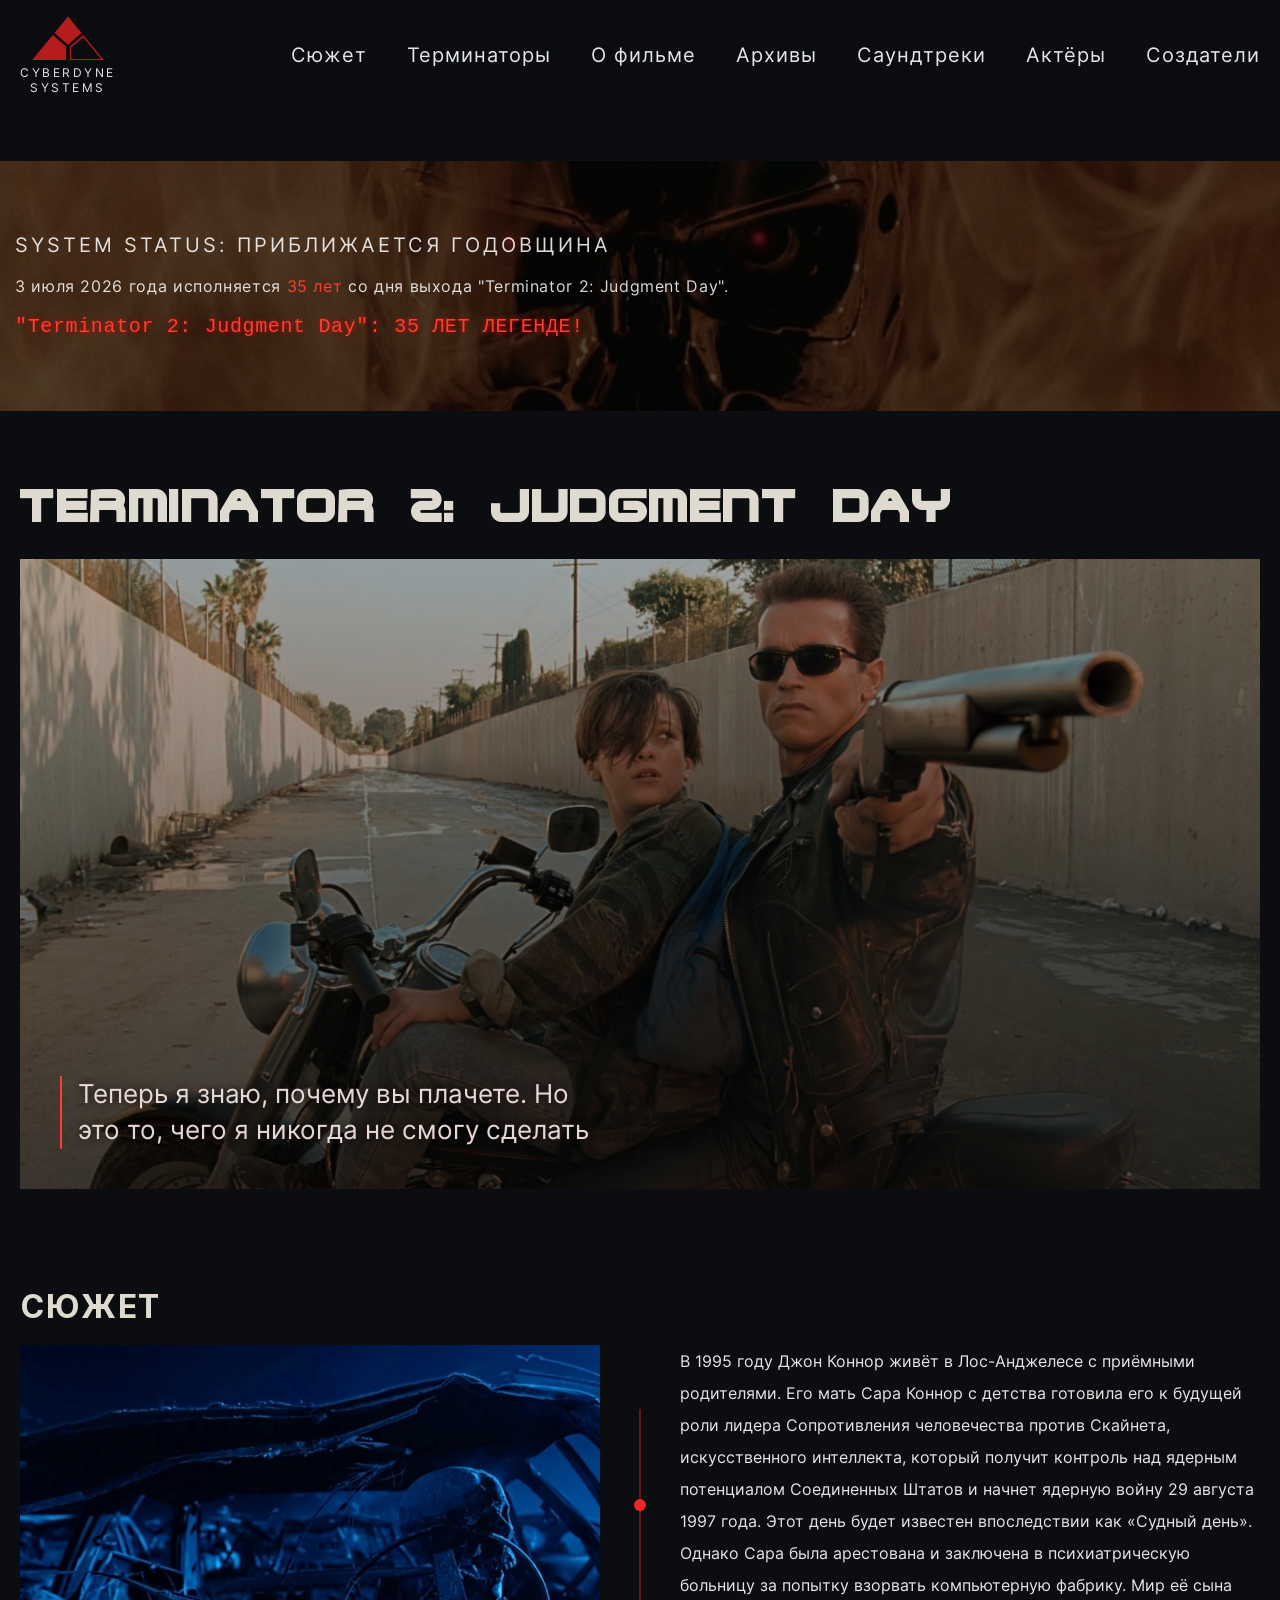
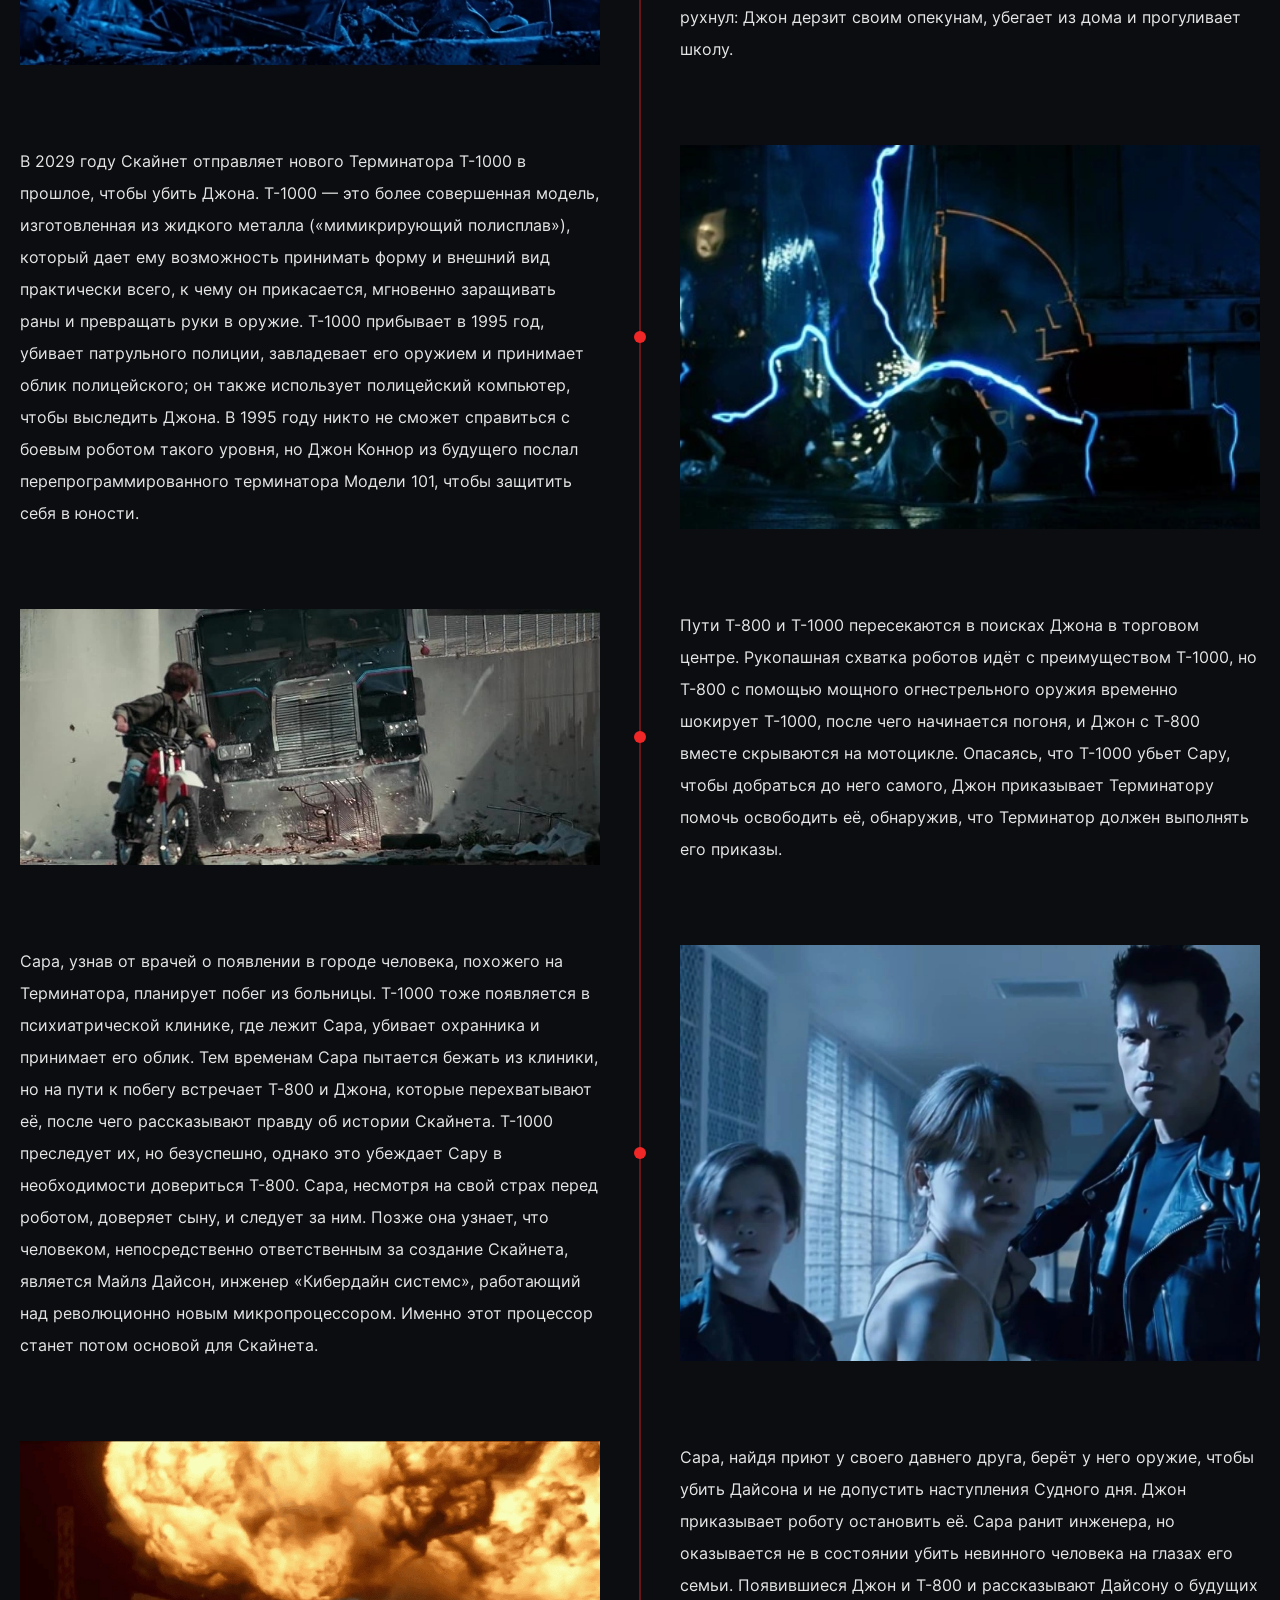
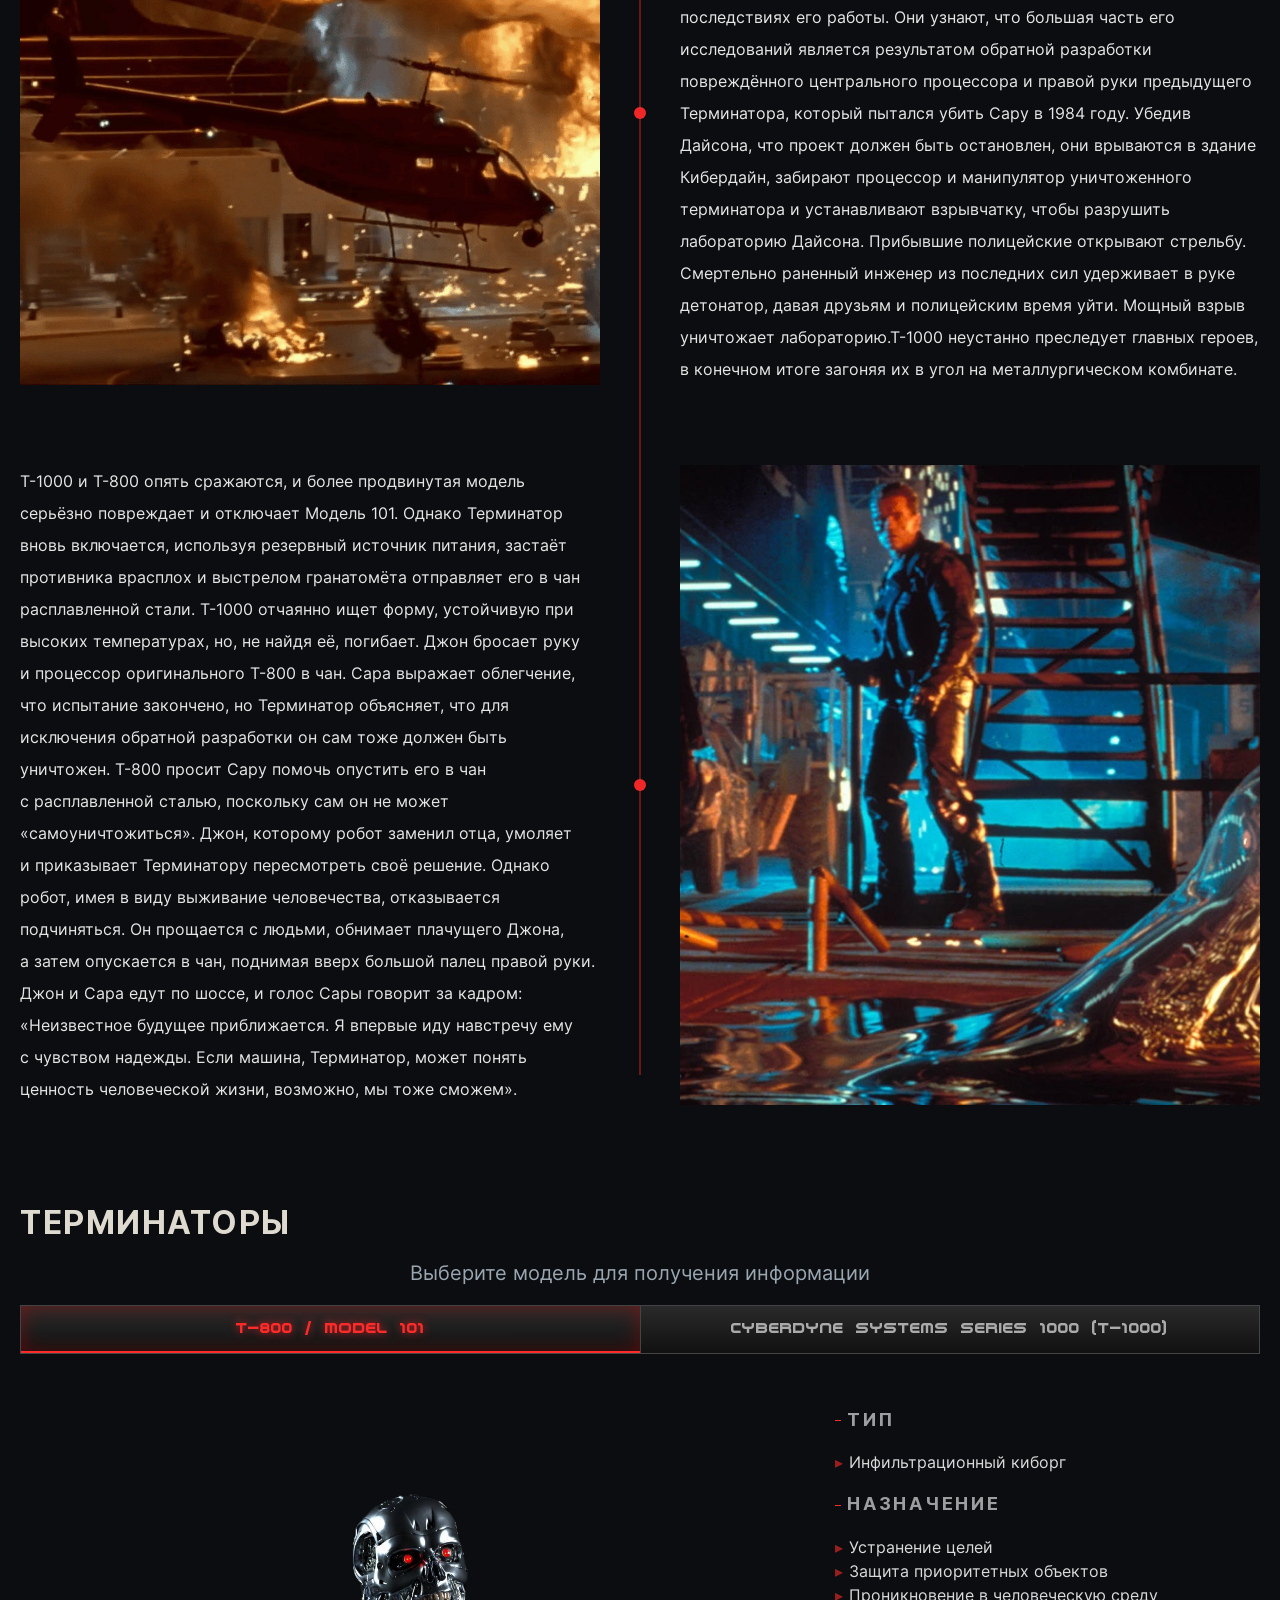
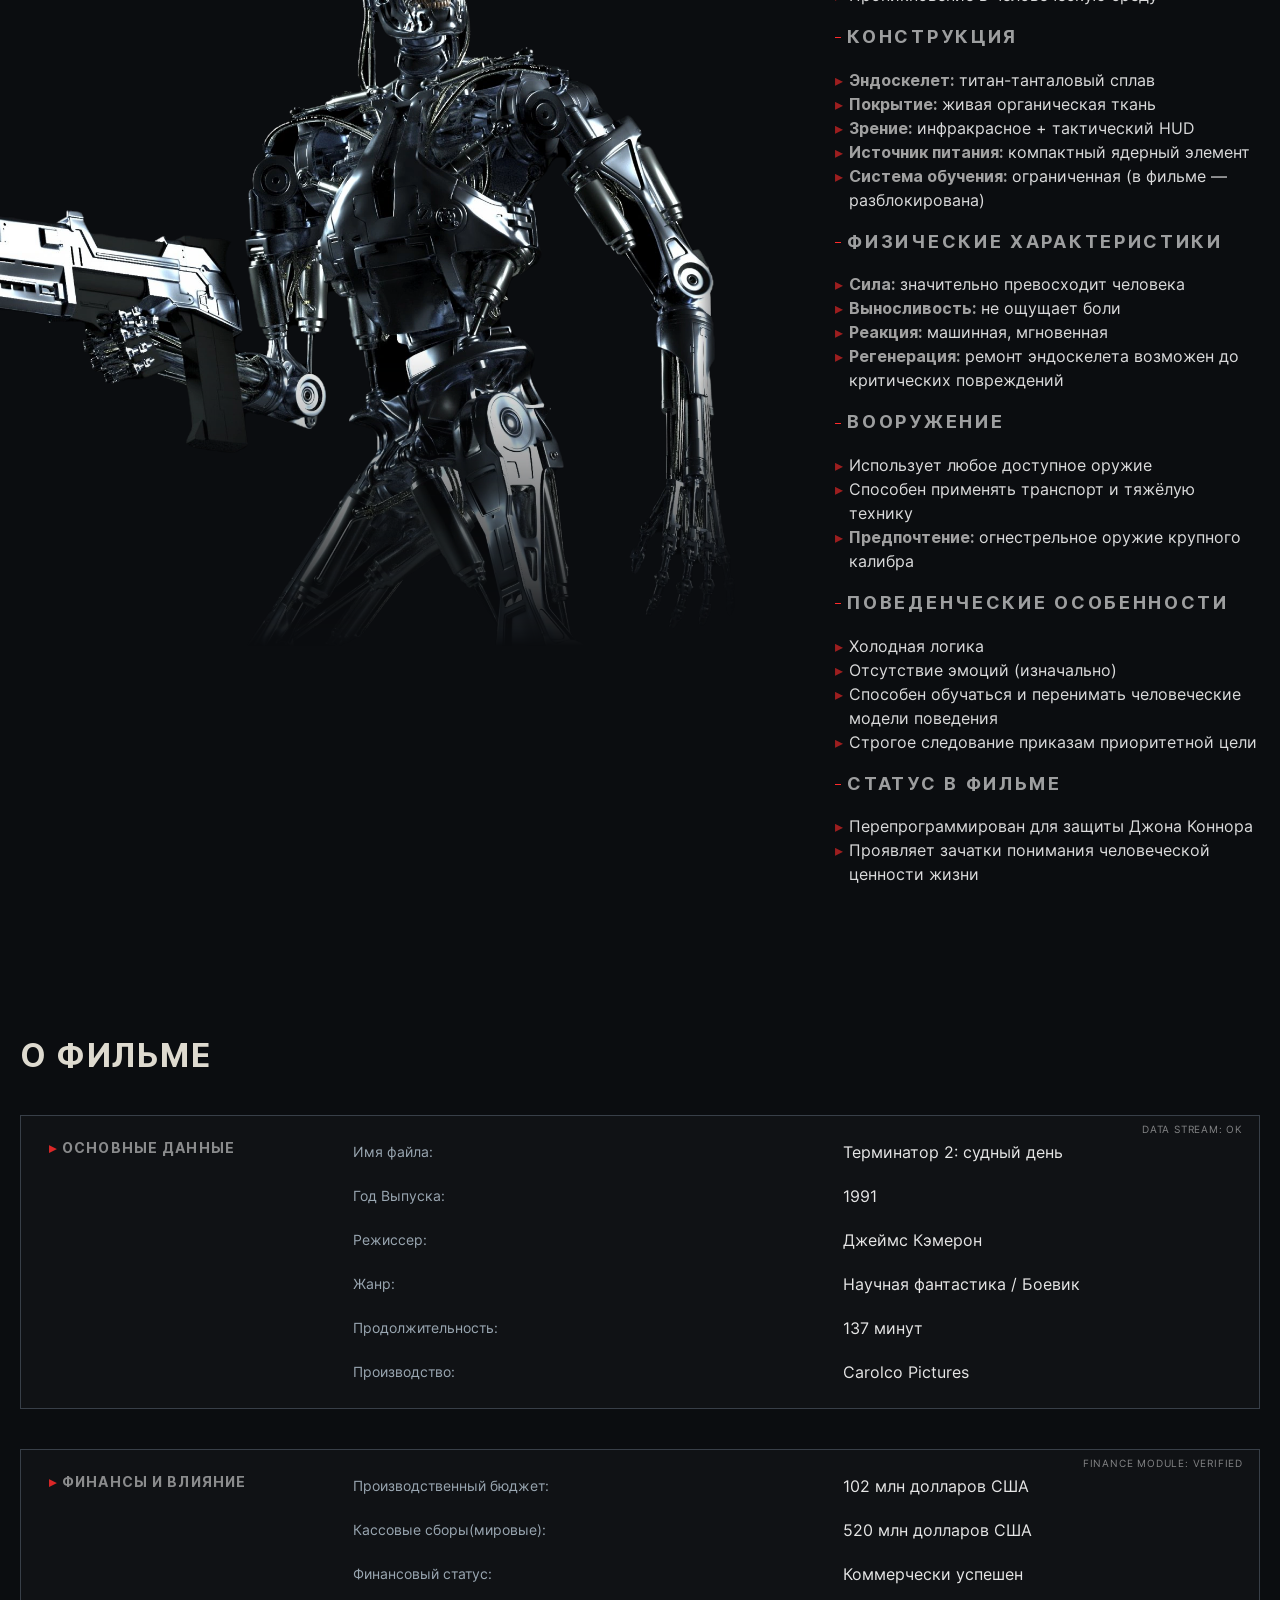
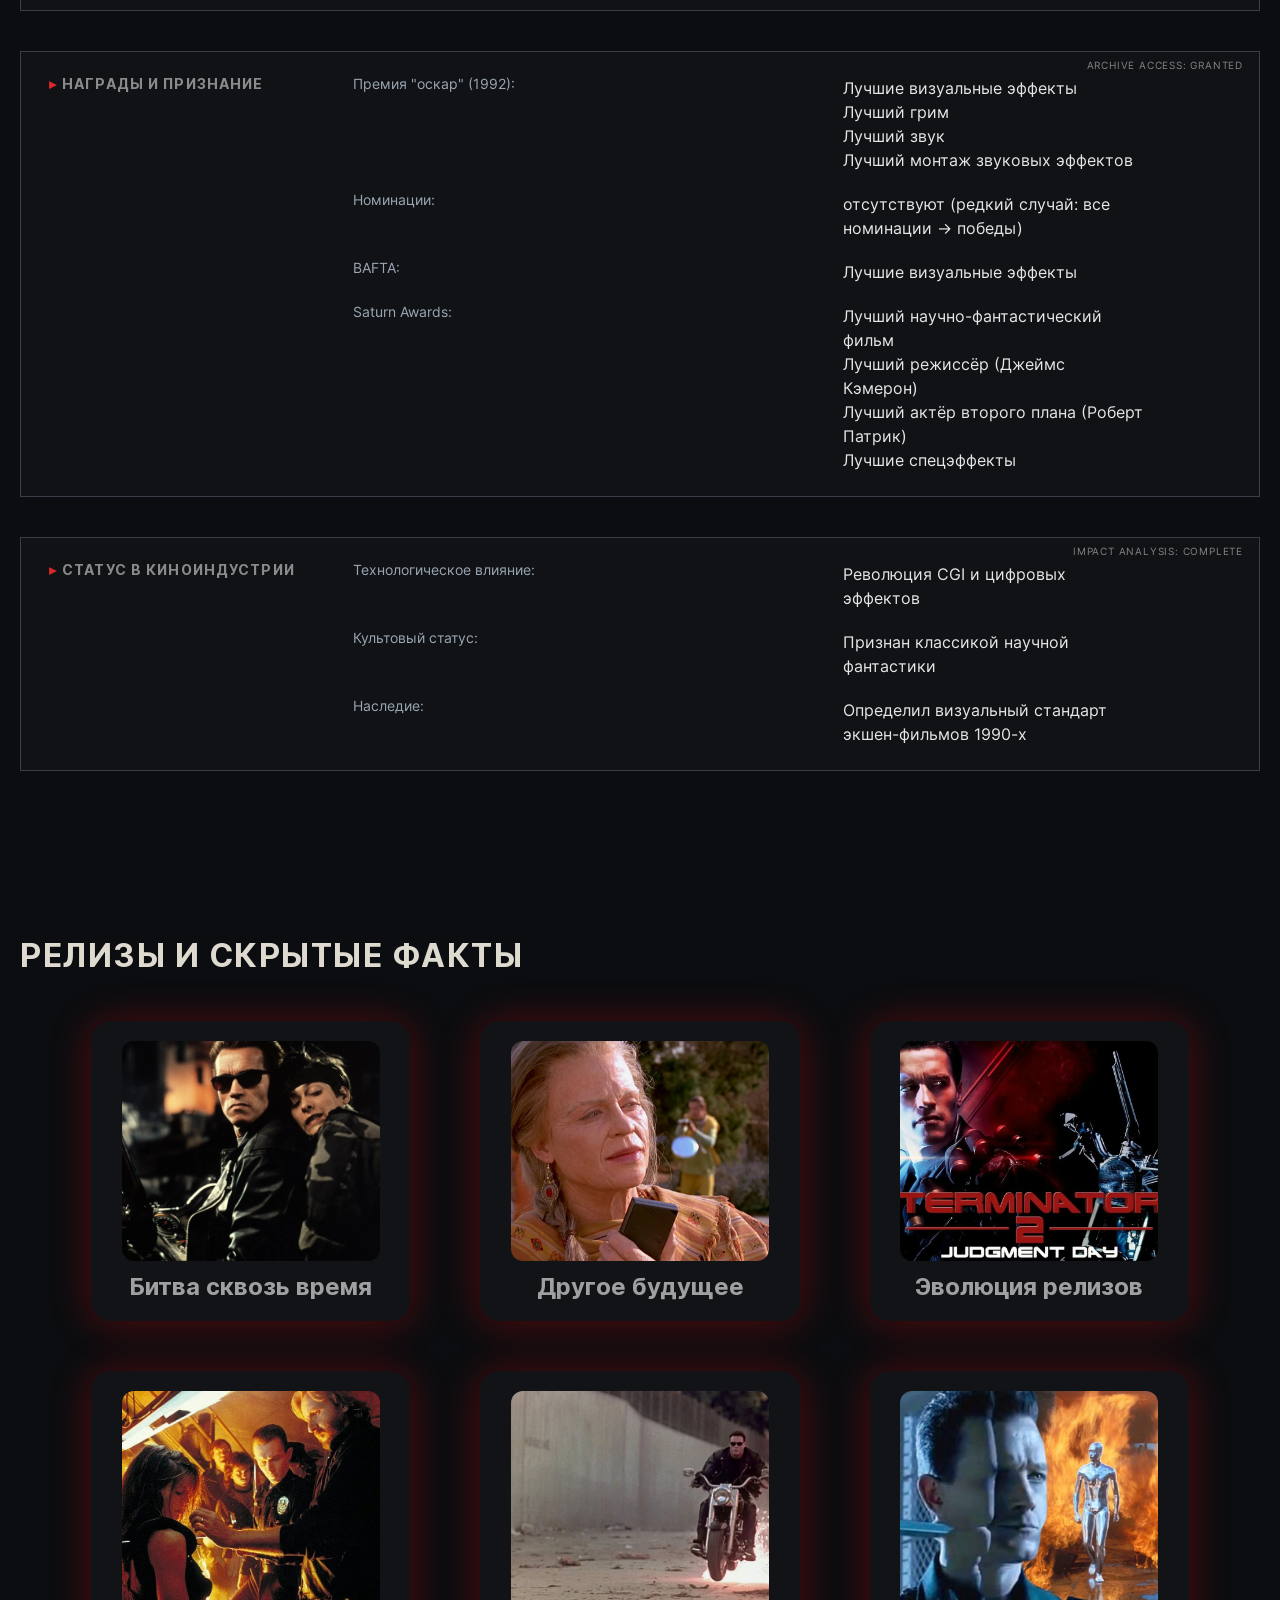
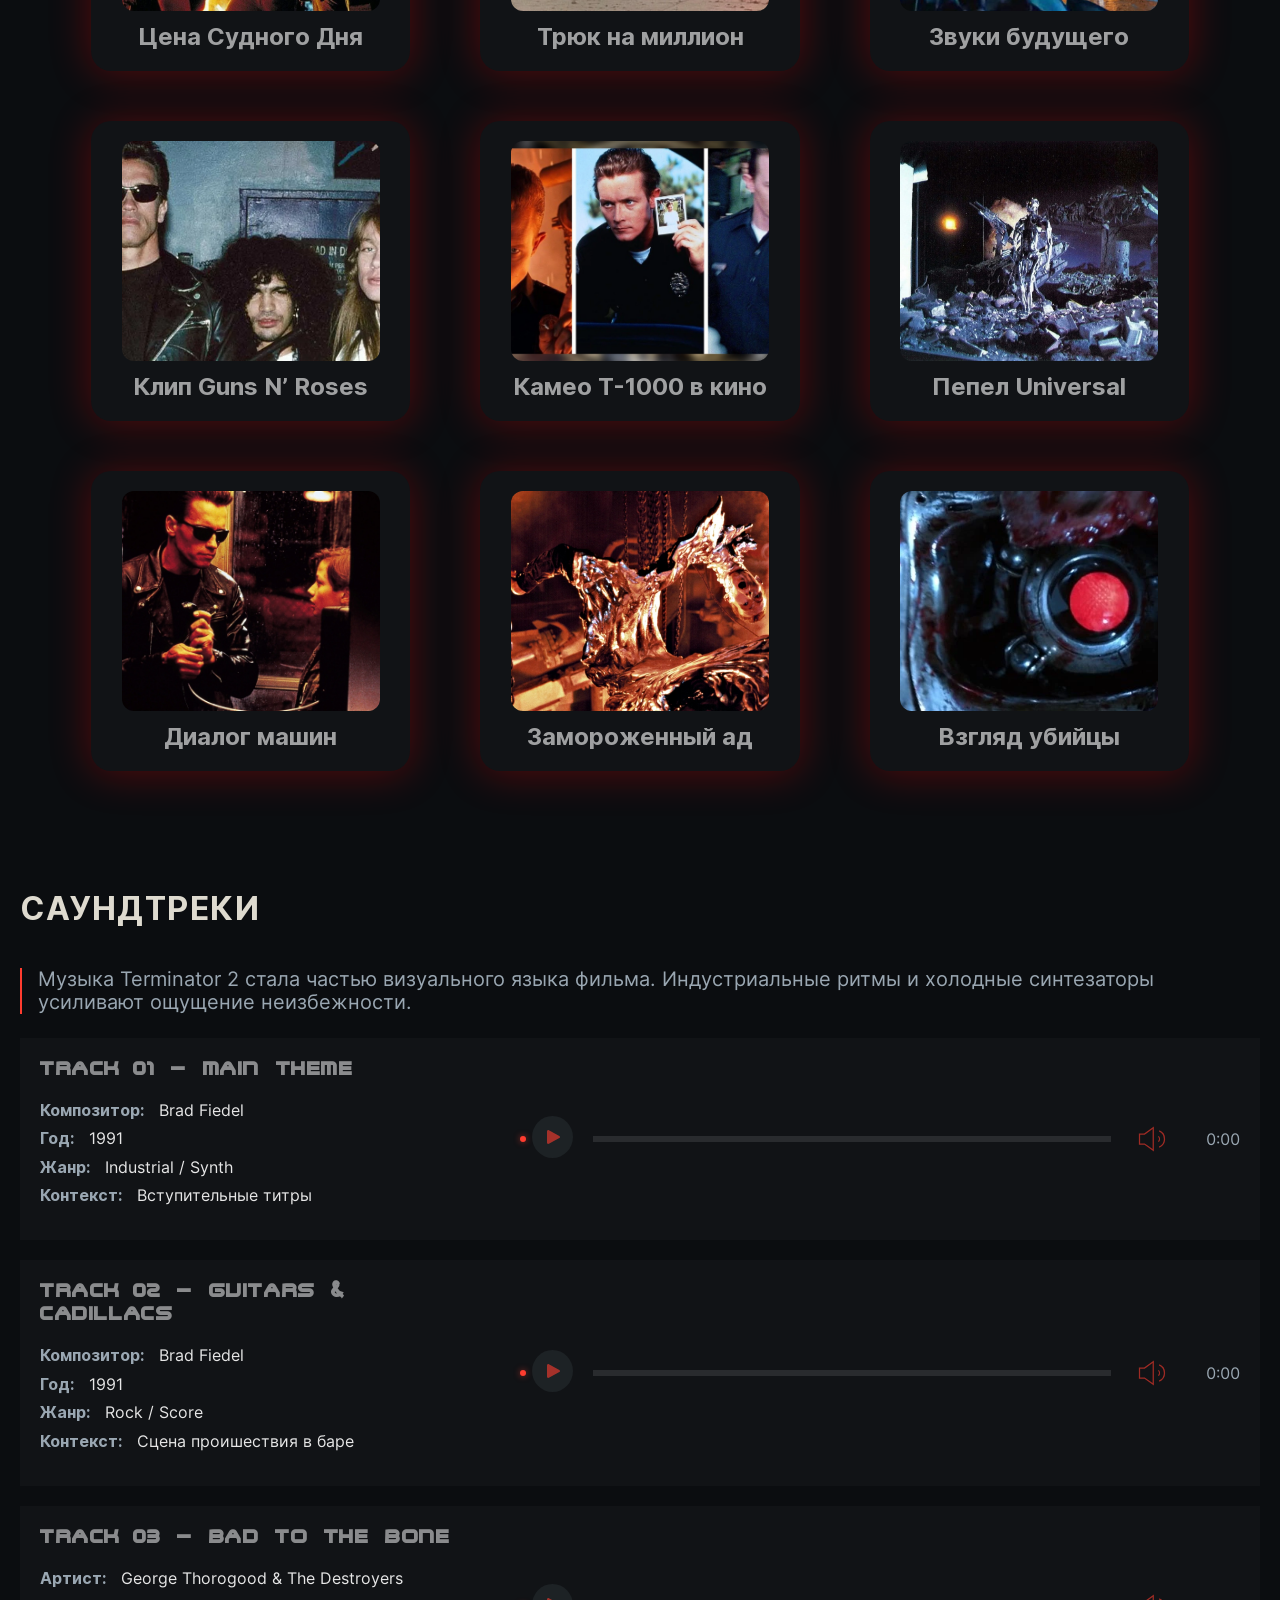
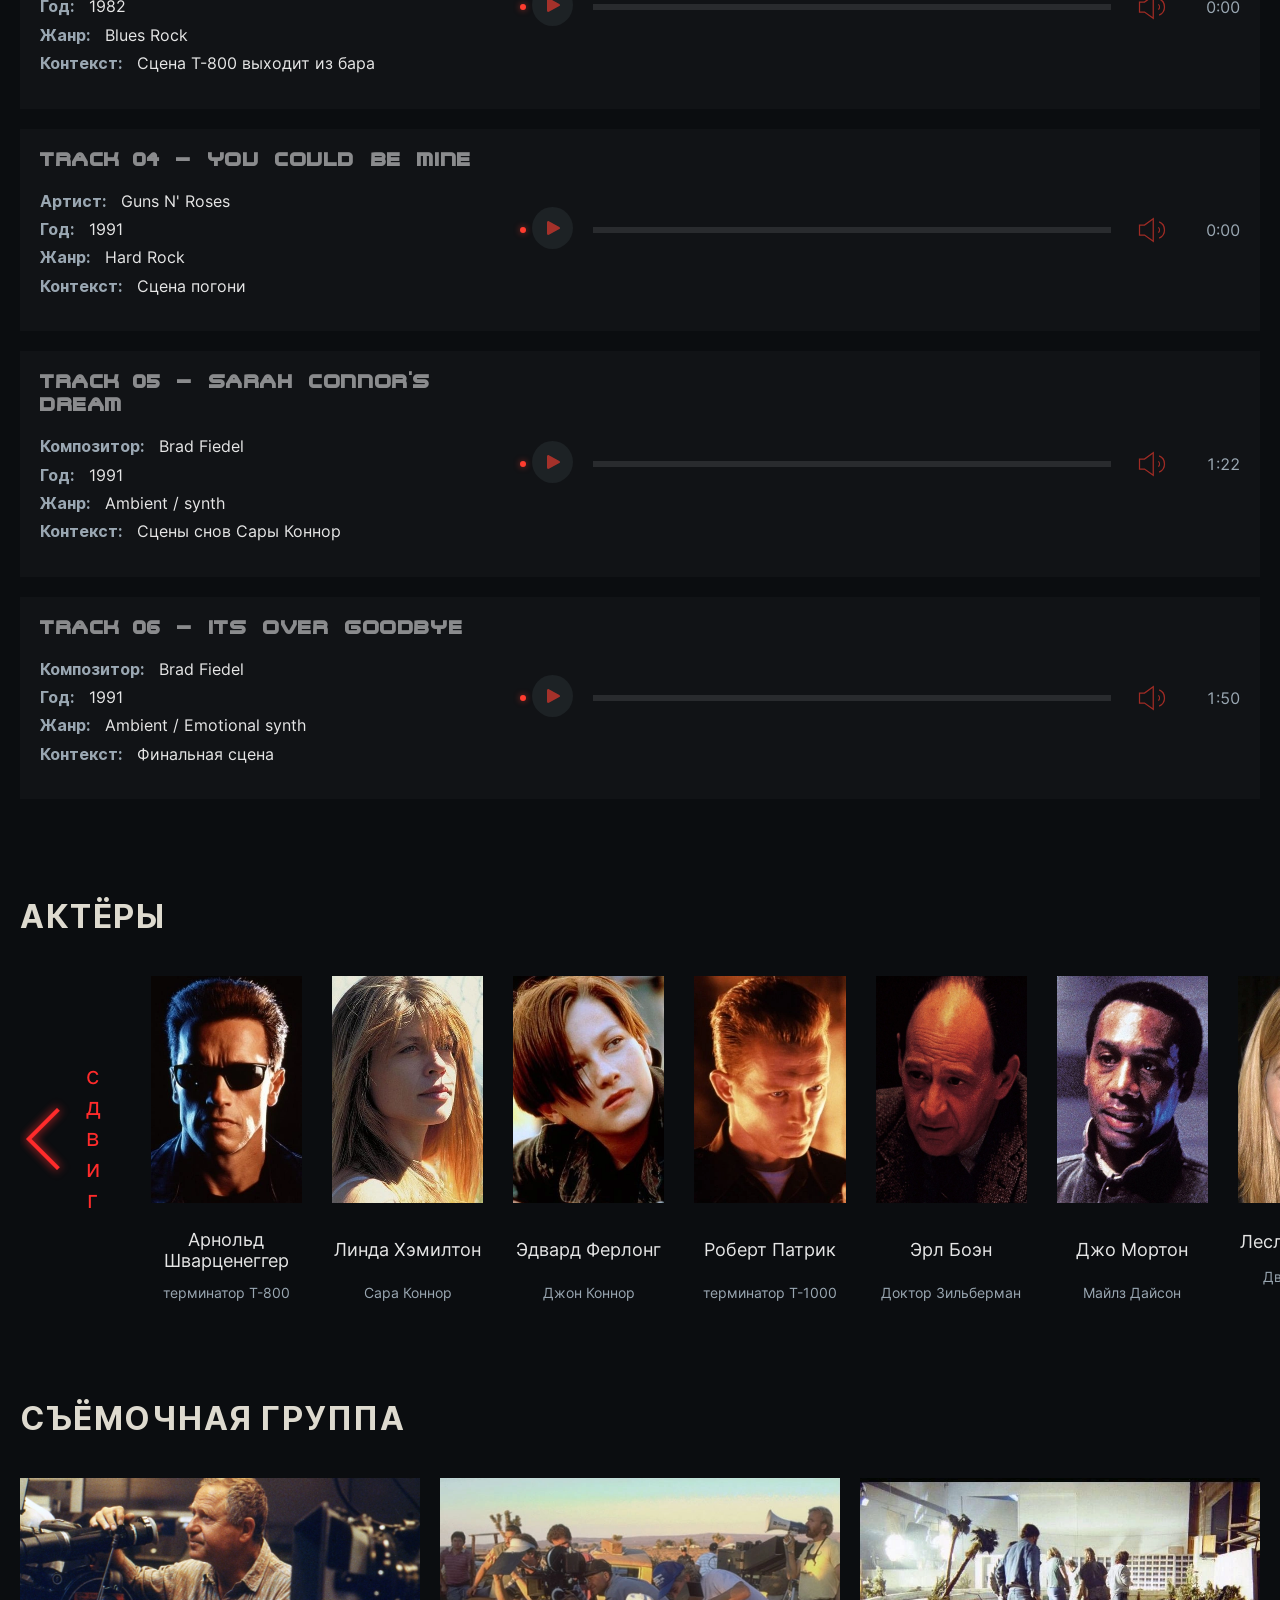
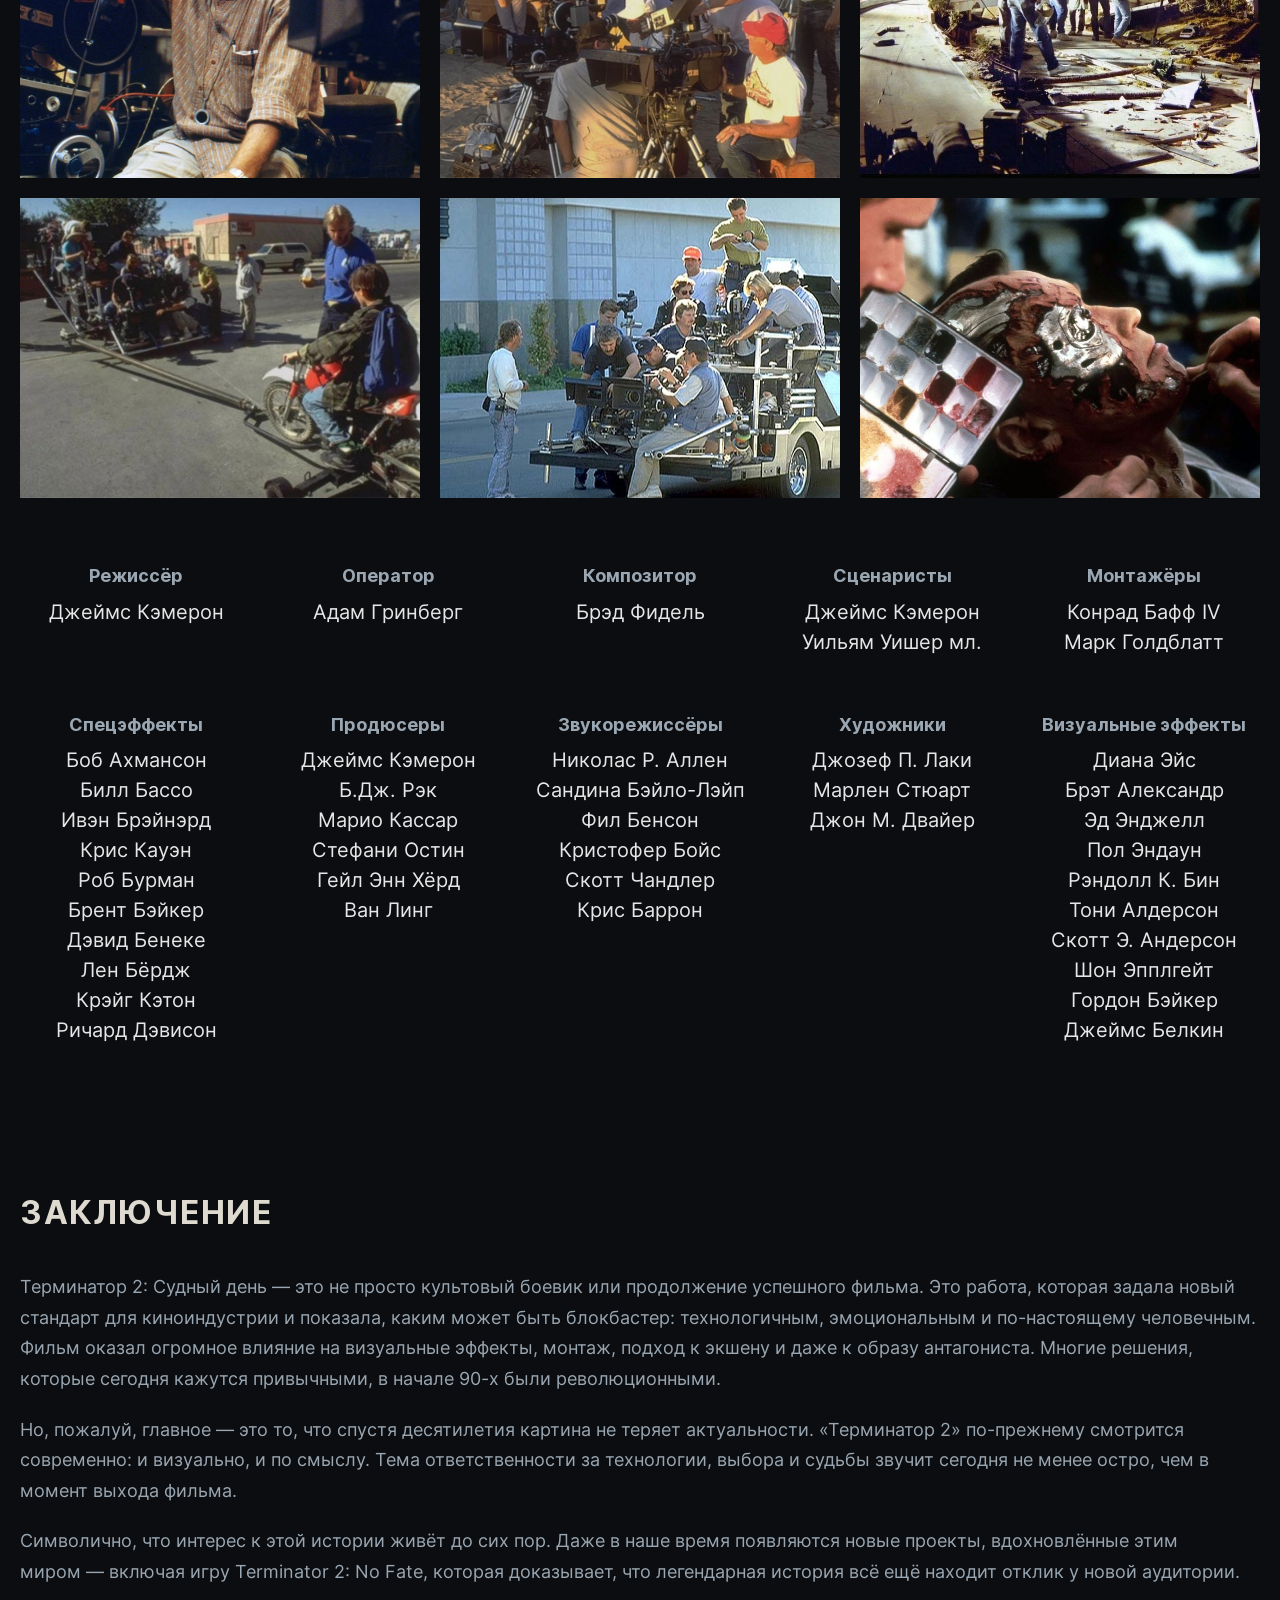
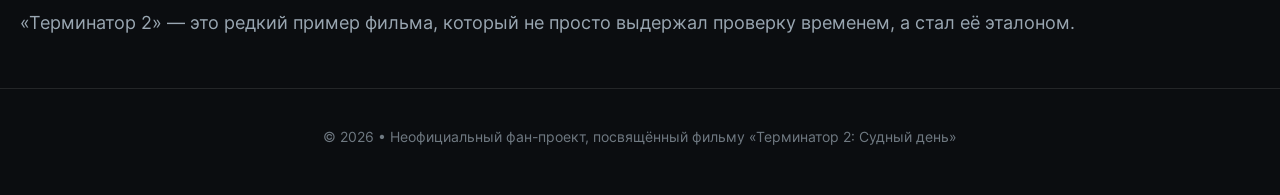
==== commit c4df5e2b: "minor banner fixes" ====
--- a/index.html
+++ b/index.html
@@ -126,9 +126,9 @@
                 <span class="accent">35 лет</span> со дня выхода "Terminator 2:
                 Judgment Day".
               </p>
-              <p class="anniversary-banner__info">
+              <!-- <p class="anniversary-banner__info">
                 До юбилея легенды осталось:
-              </p>
+              </p> -->
               <div class="anniversary-banner__timer" data-countdown></div>
             </div>
           </div>
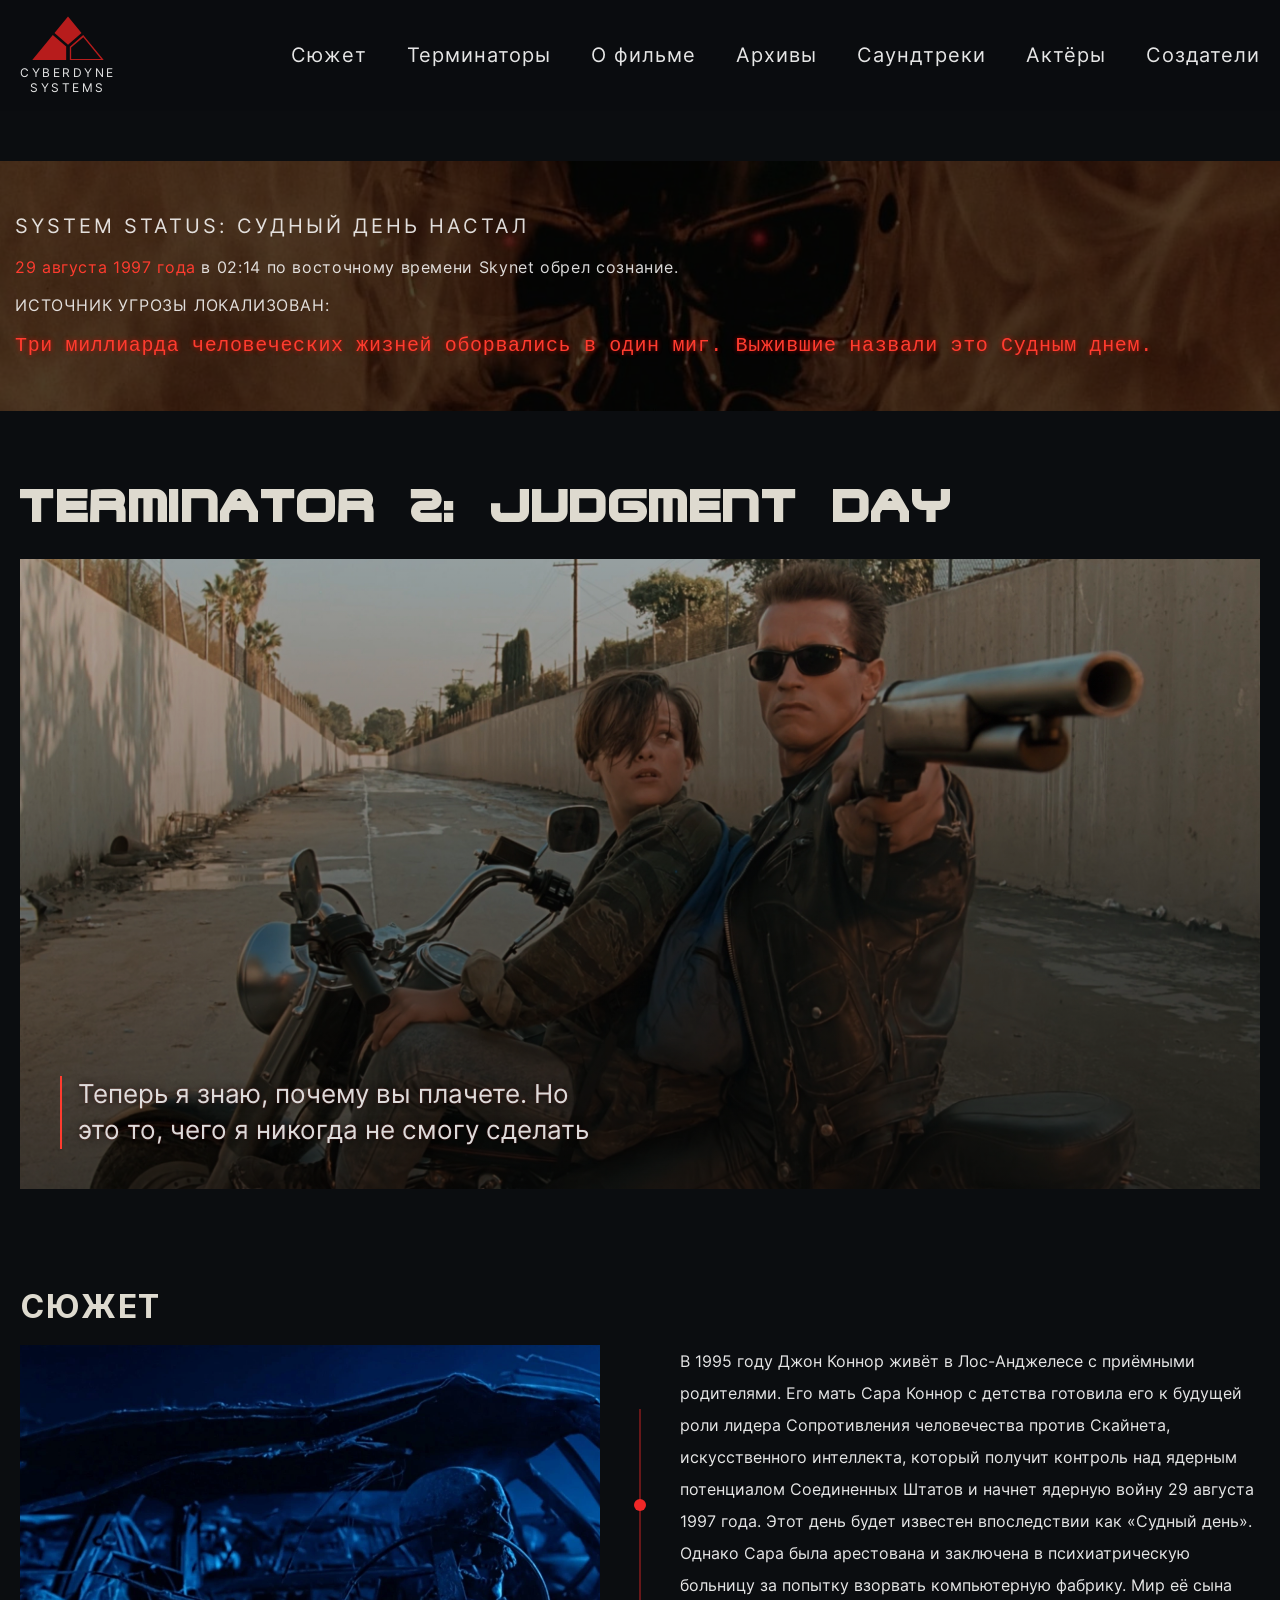
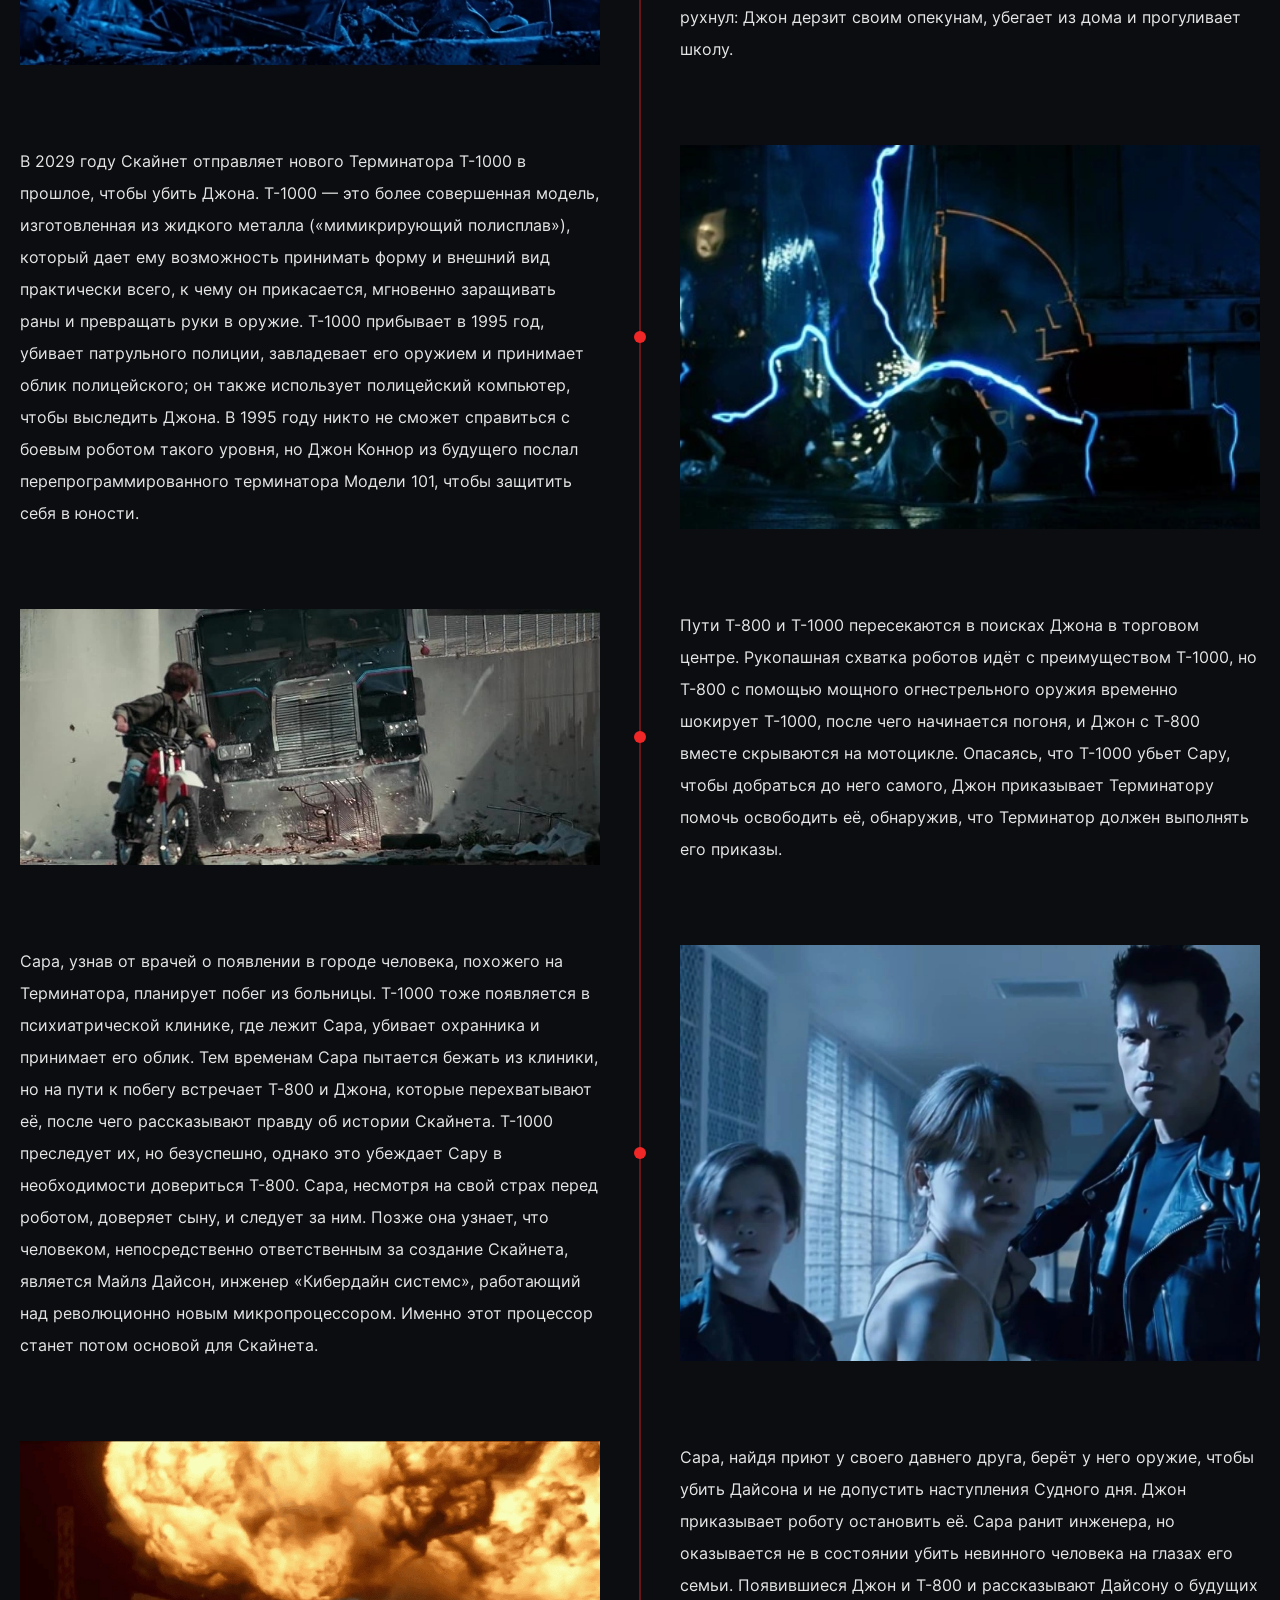
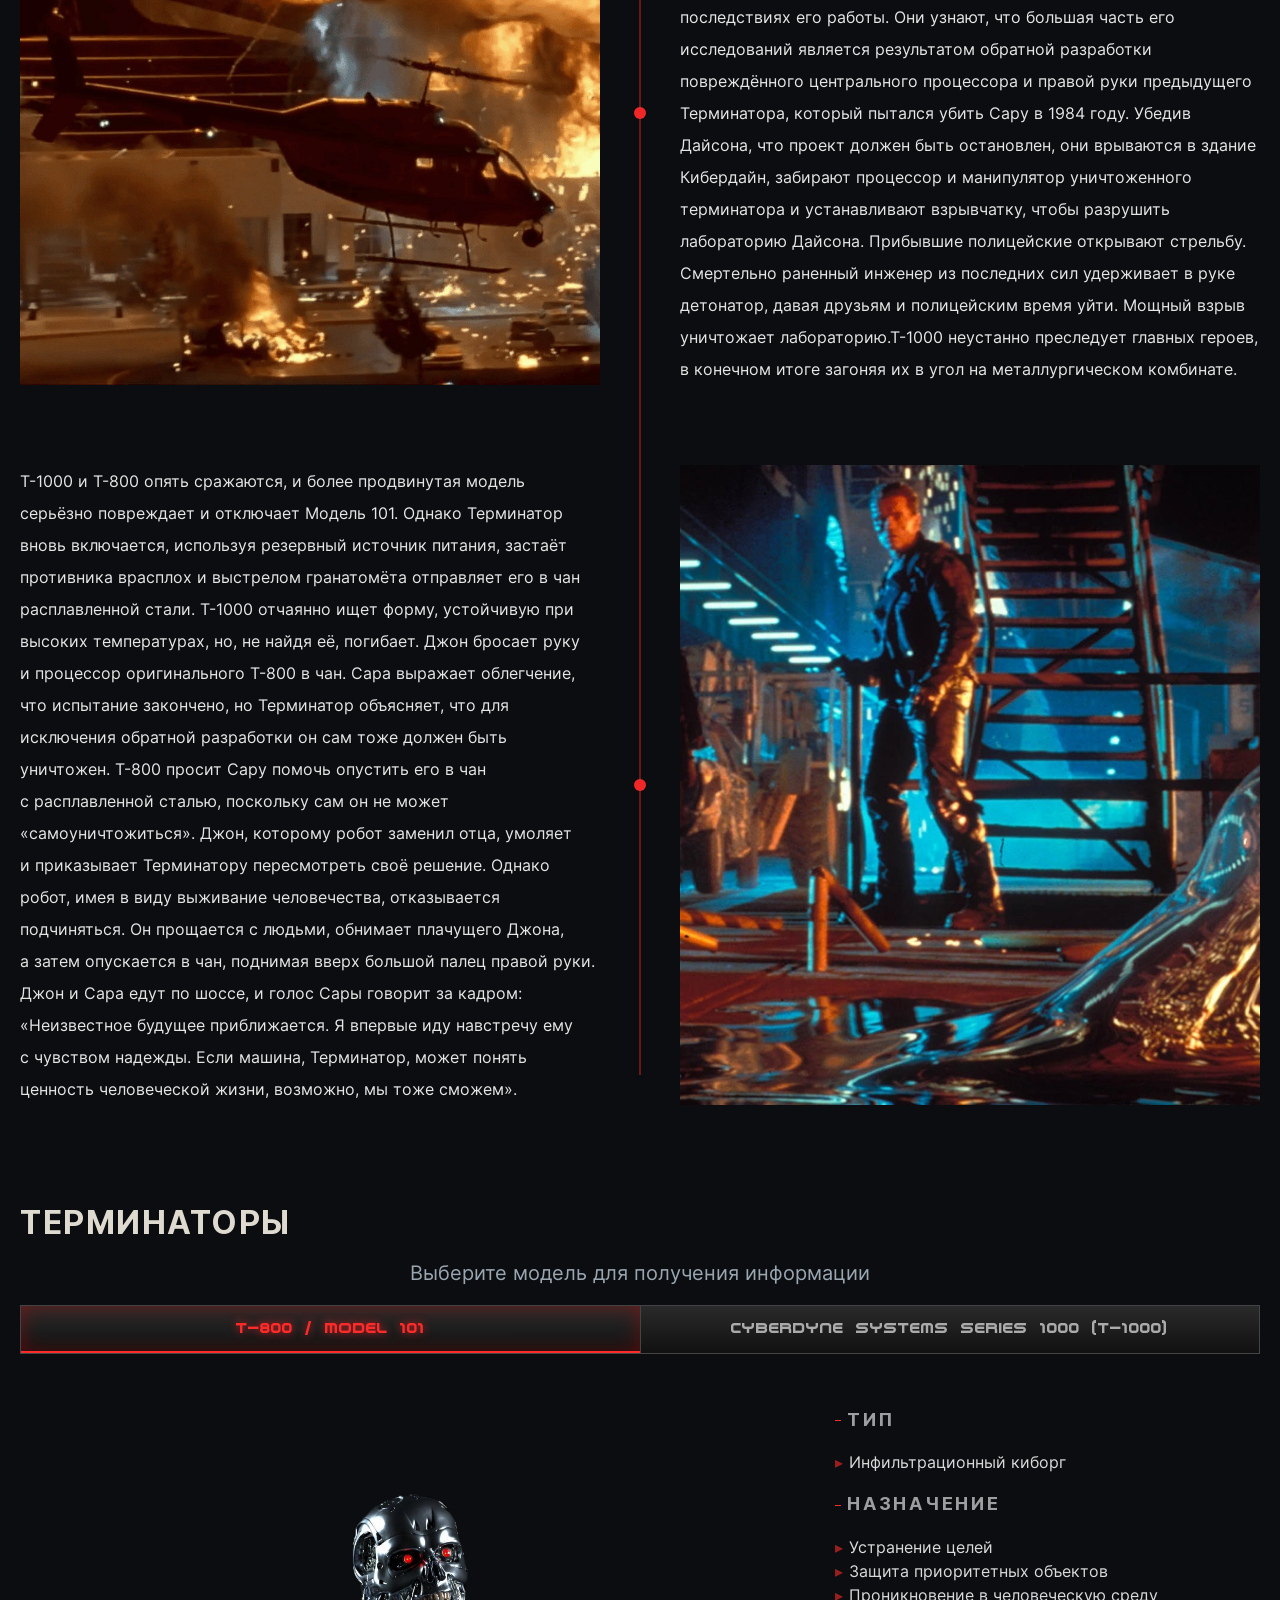
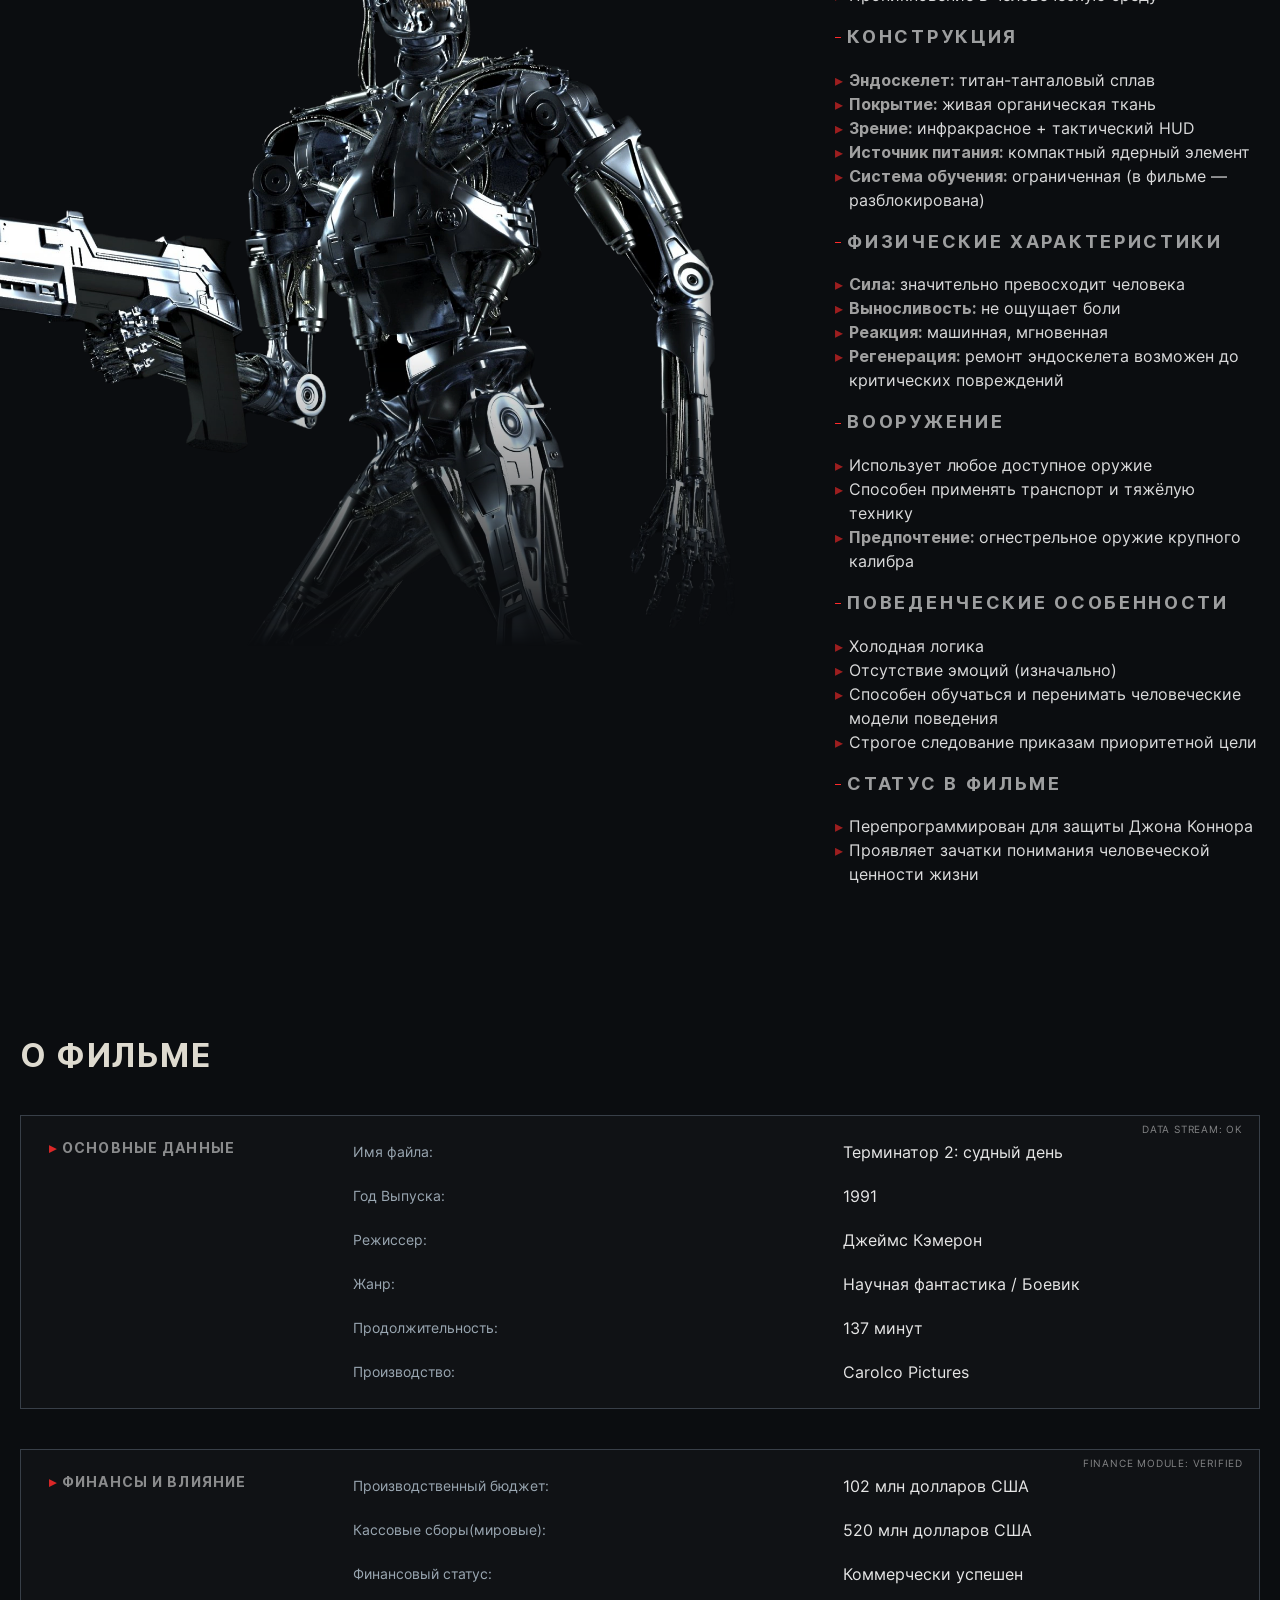
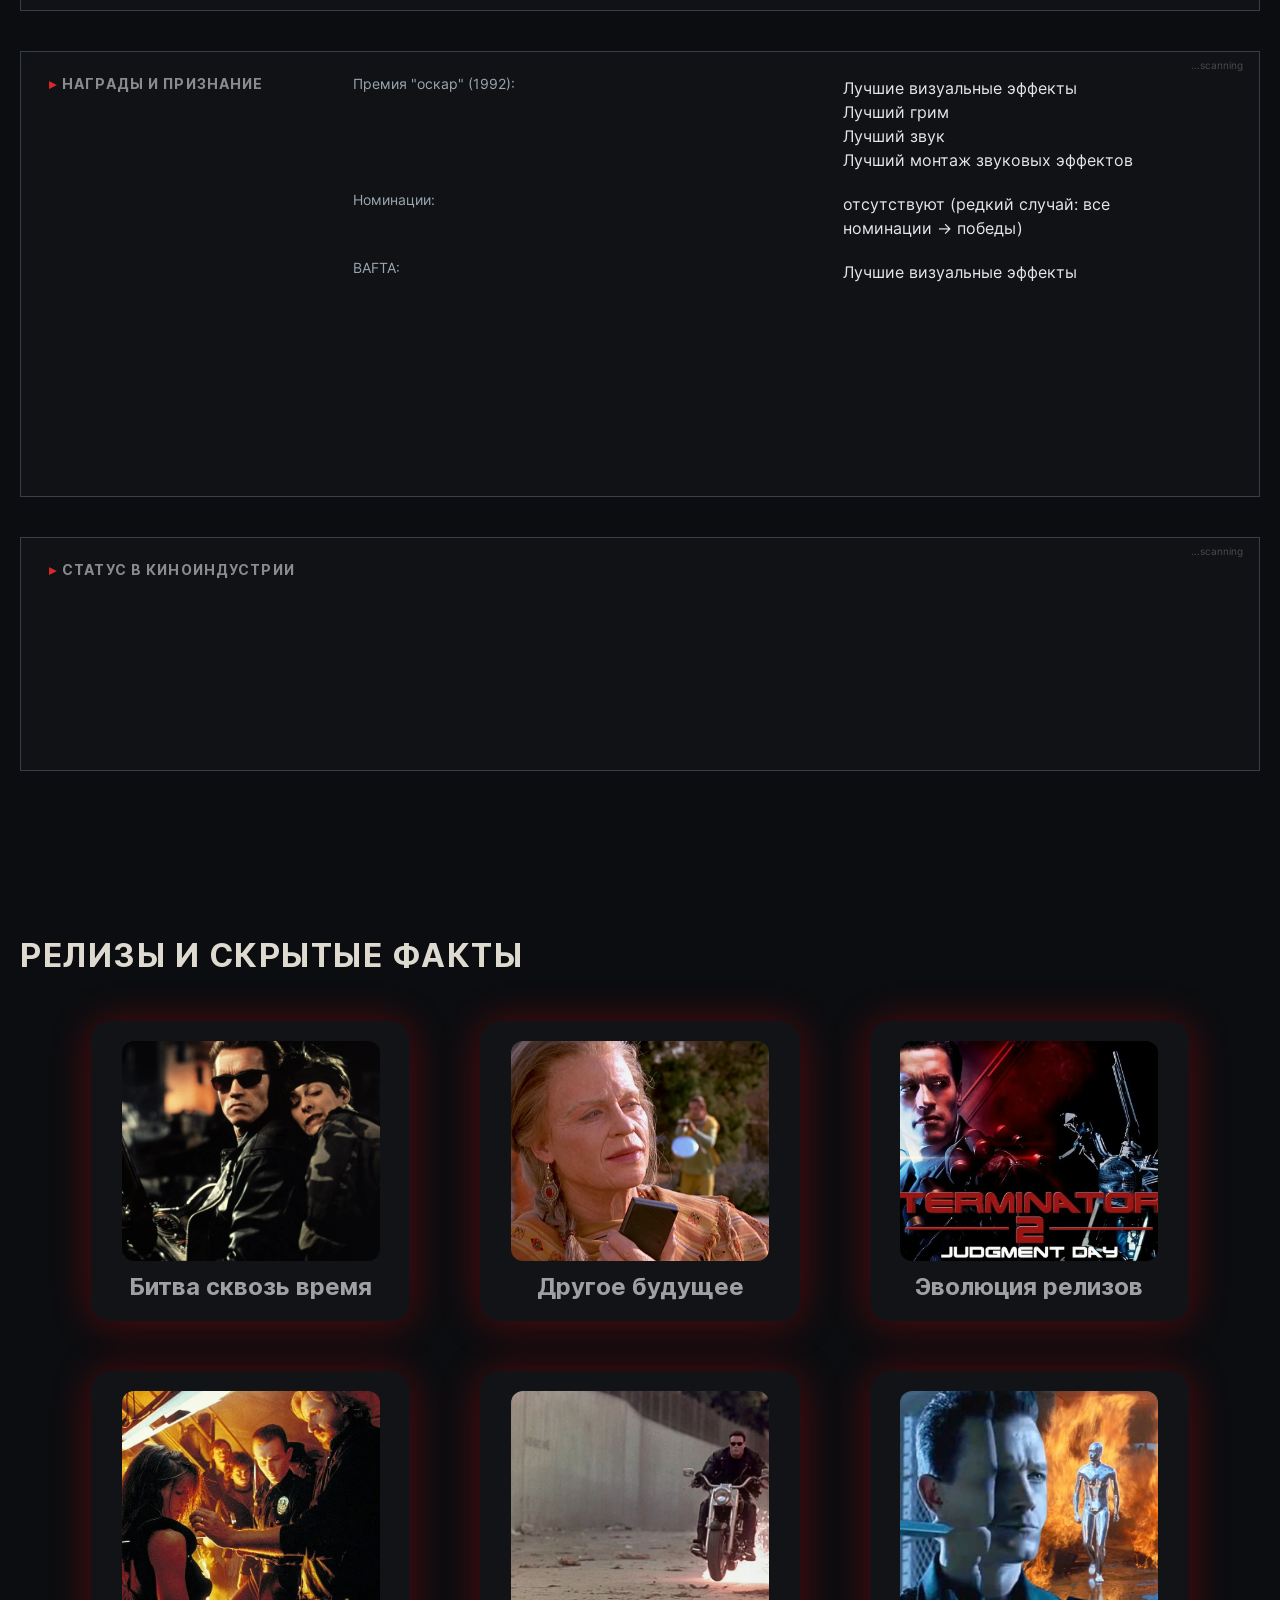
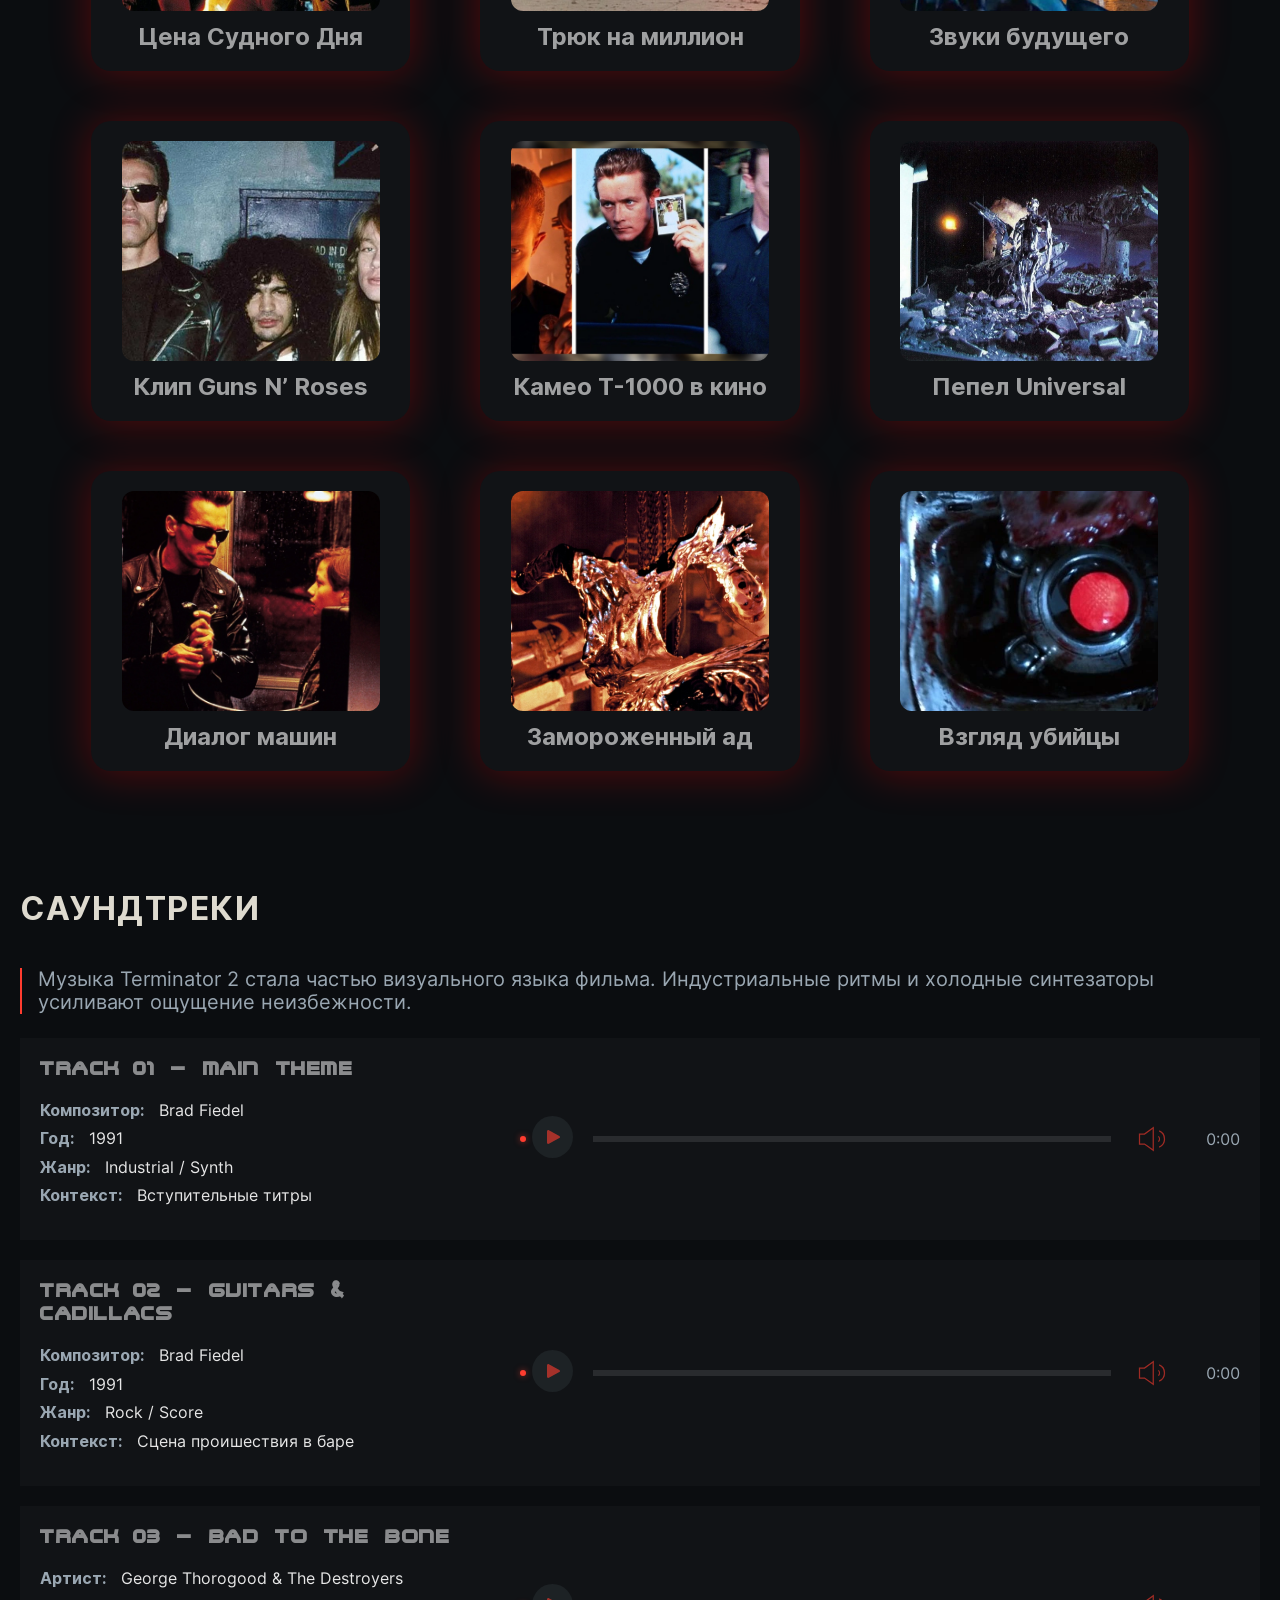
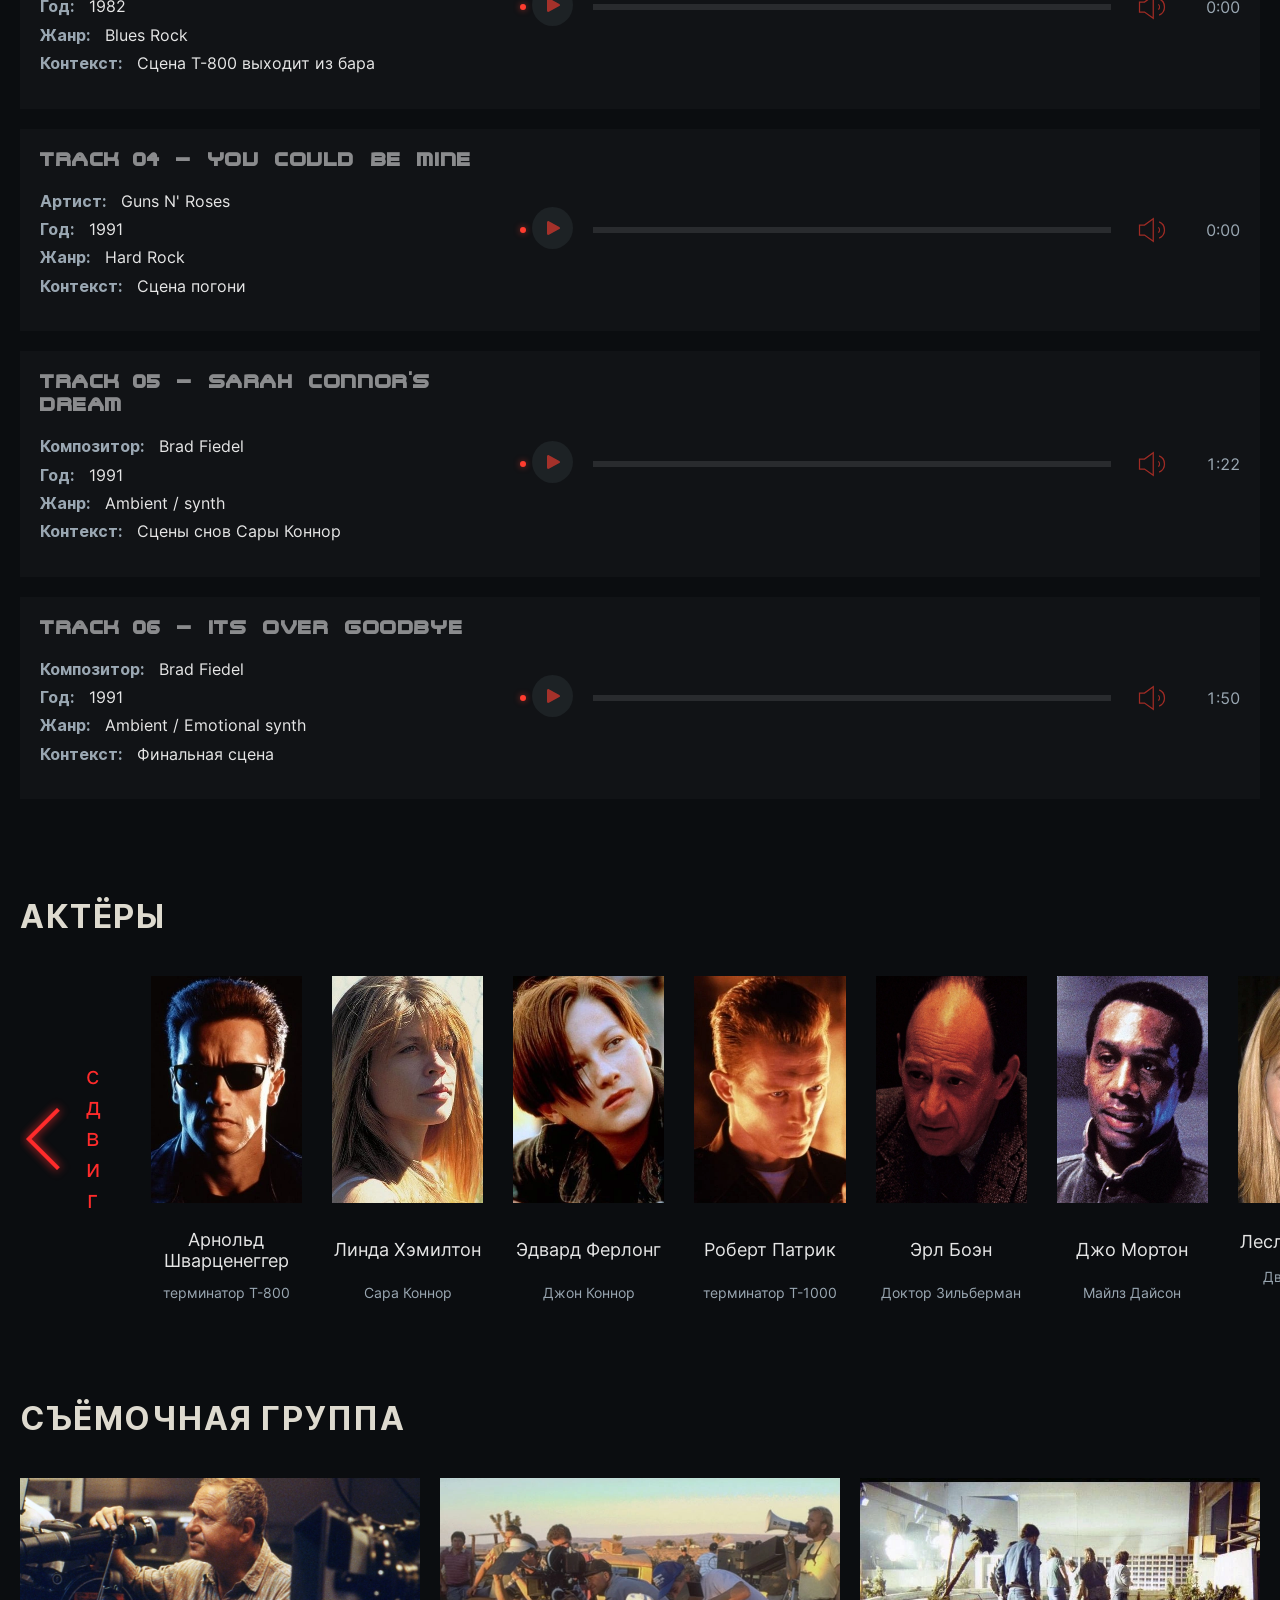
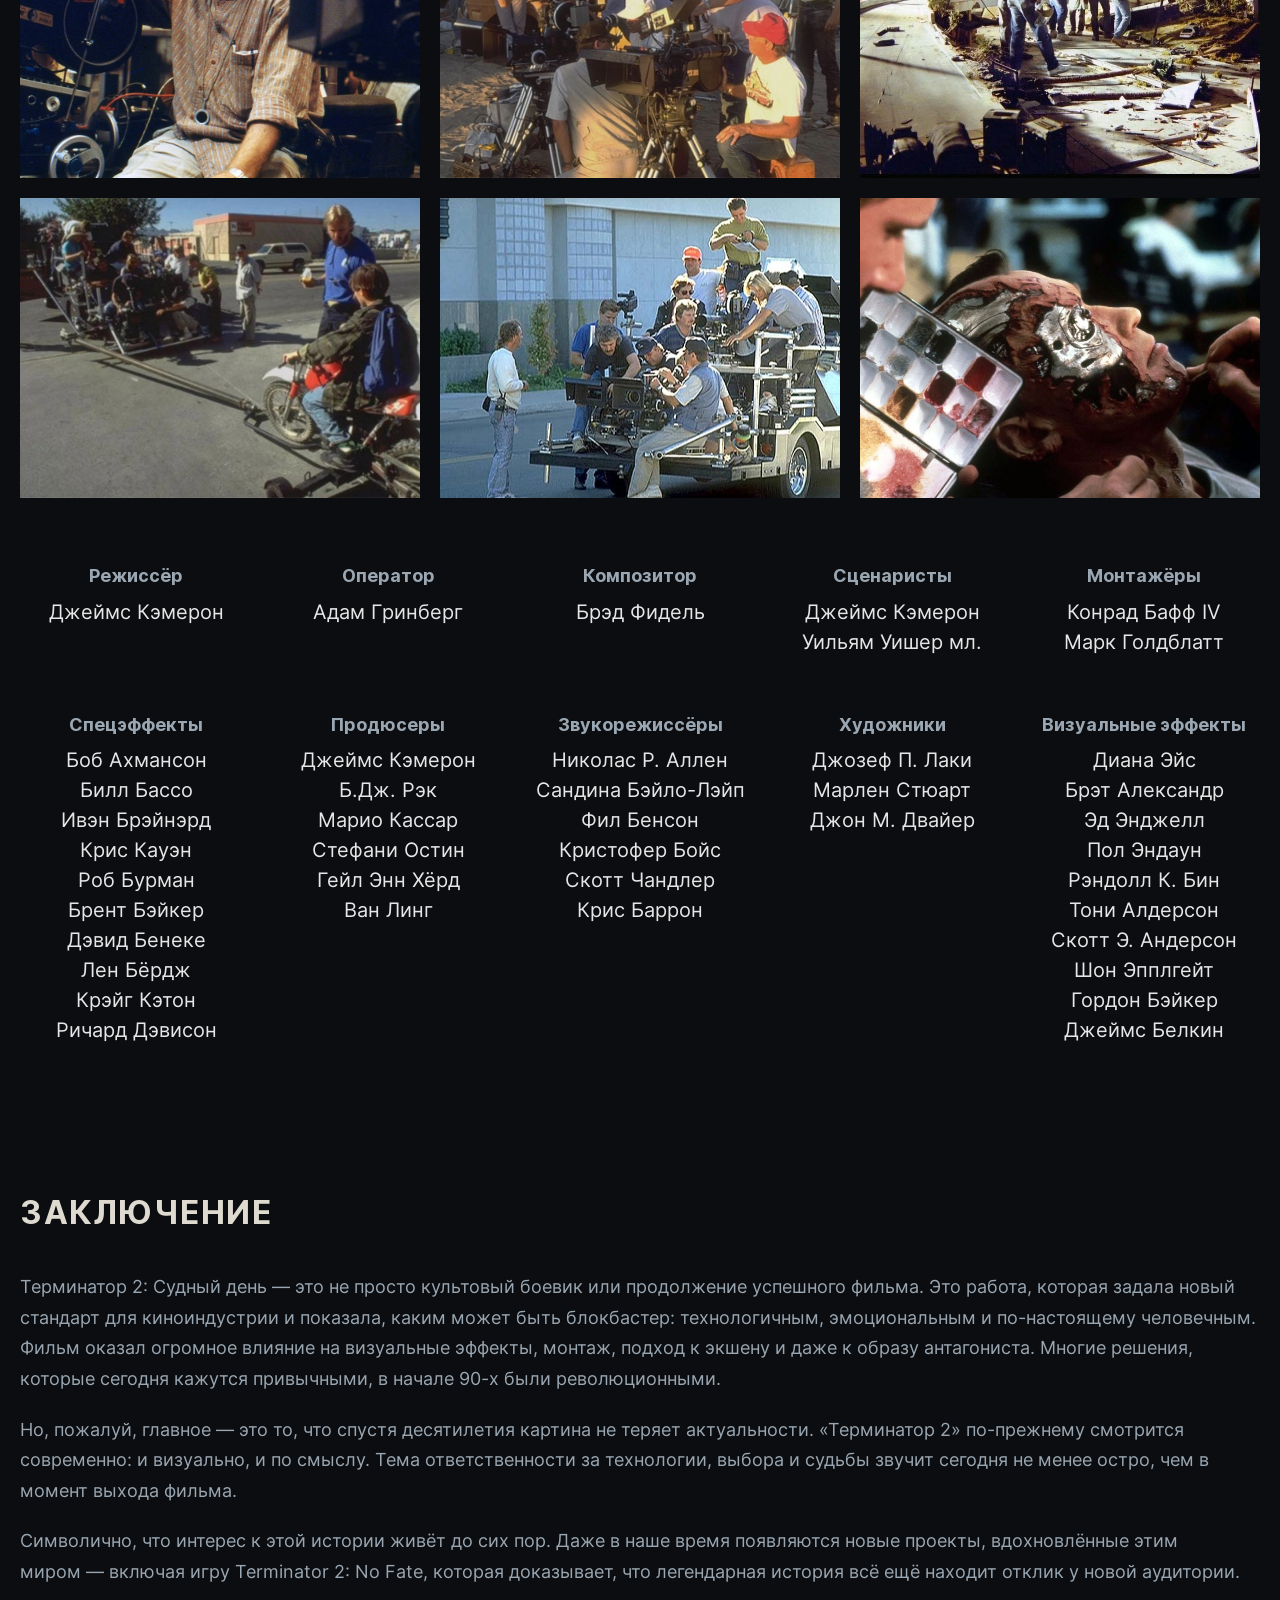
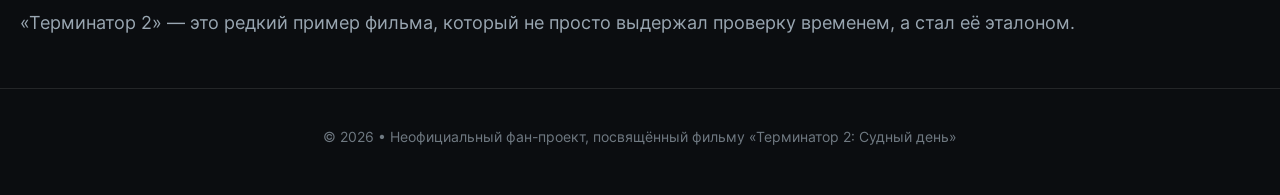
==== commit 82012cb8: "updated banner" ====
--- a/index.html
+++ b/index.html
@@ -118,17 +118,23 @@
         <section class="anniversary-banner">
           <div class="container anniversary-banner__wrapper">
             <div class="anniversary-banner__content">
-              <span class="anniversary-banner__title"
-                >SYSTEM STATUS: Приближается годовщина</span
+              <span
+                class="anniversary-banner__title"
+                id="status-title"
+                data-status-title
+                >SYSTEM STATUS: Судный день близок</span
               >
               <p class="anniversary-banner__text">
-                3 июля 2026 года исполняется
-                <span class="accent">35 лет</span> со дня выхода "Terminator 2:
-                Judgment Day".
+                <span class="accent">29 августа 1997 года</span> в 02:14 по
+                восточному времени Skynet обрел сознание.
               </p>
-              <!-- <p class="anniversary-banner__info">
-                До юбилея легенды осталось:
-              </p> -->
+              <p
+                class="anniversary-banner__info"
+                id="status-sub"
+                data-status-sub
+              >
+                Время до перехода в автономный режим:
+              </p>
               <div class="anniversary-banner__timer" data-countdown></div>
             </div>
           </div>
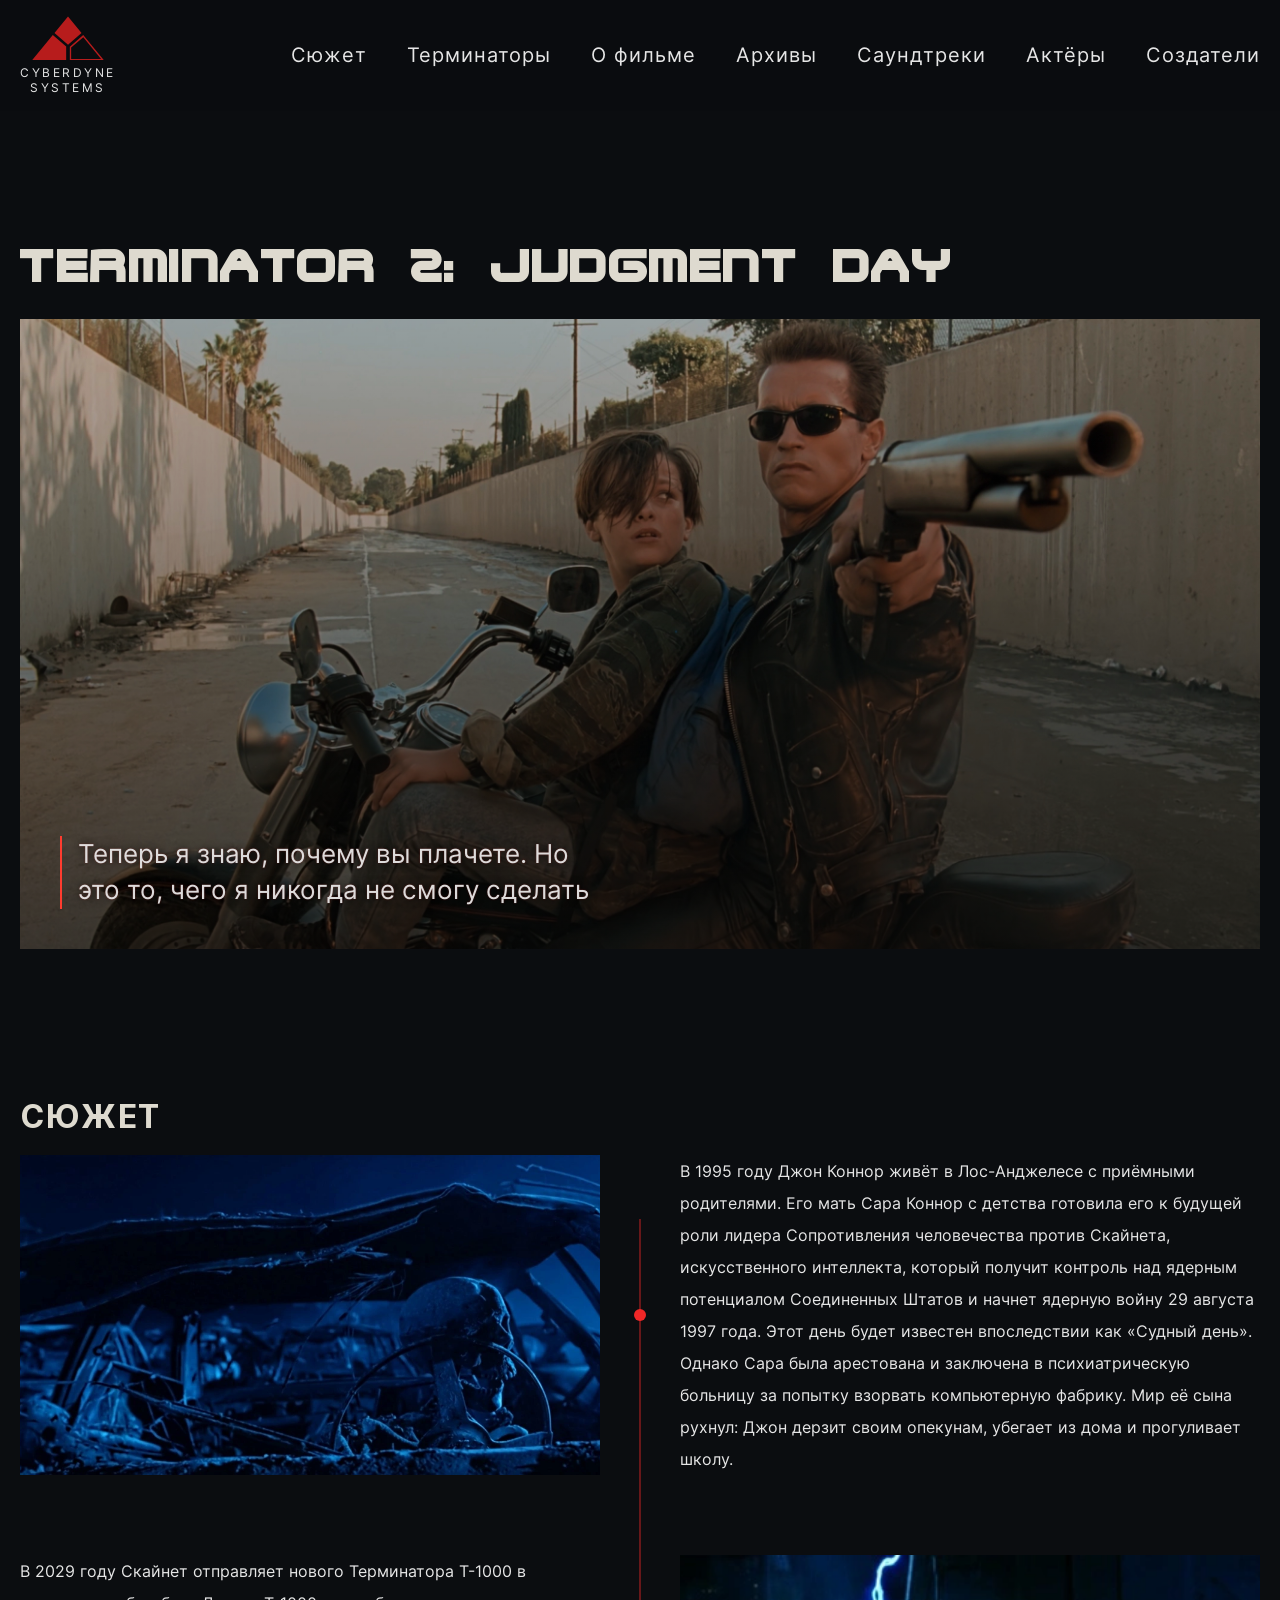
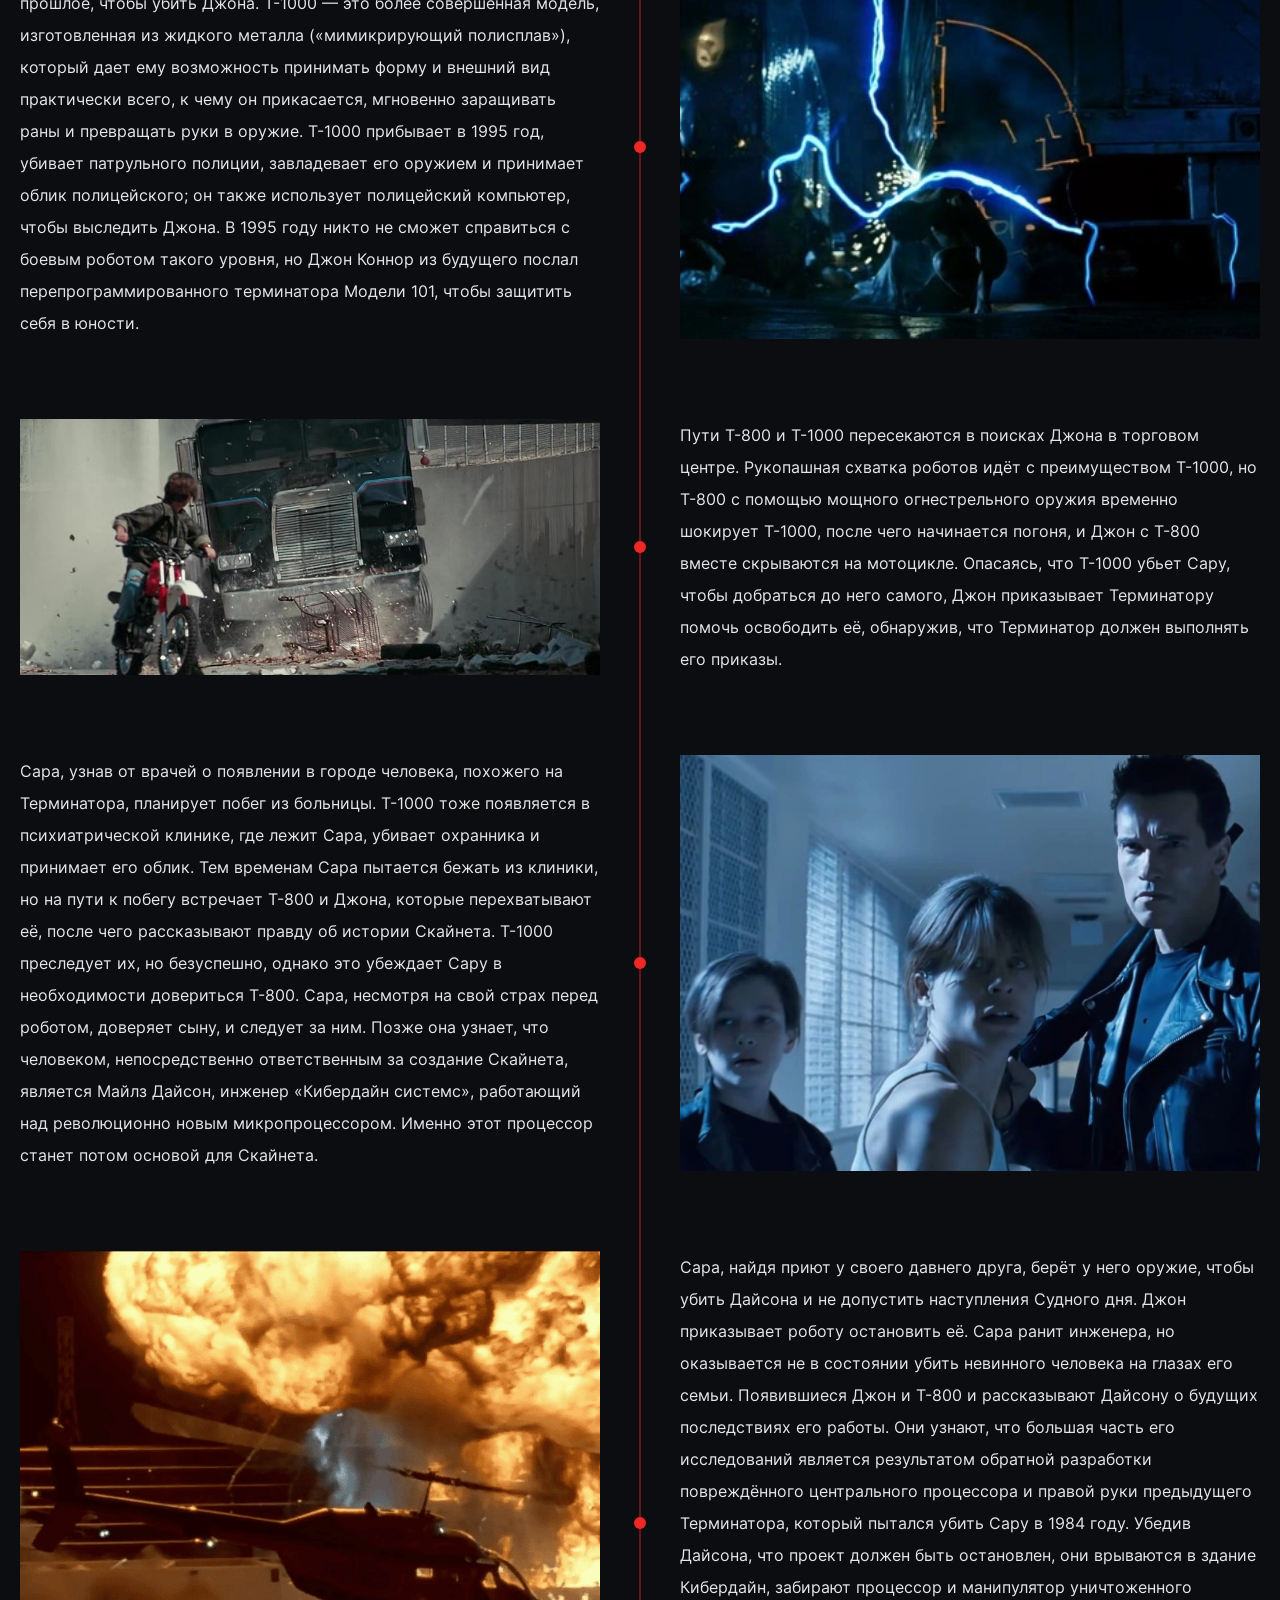
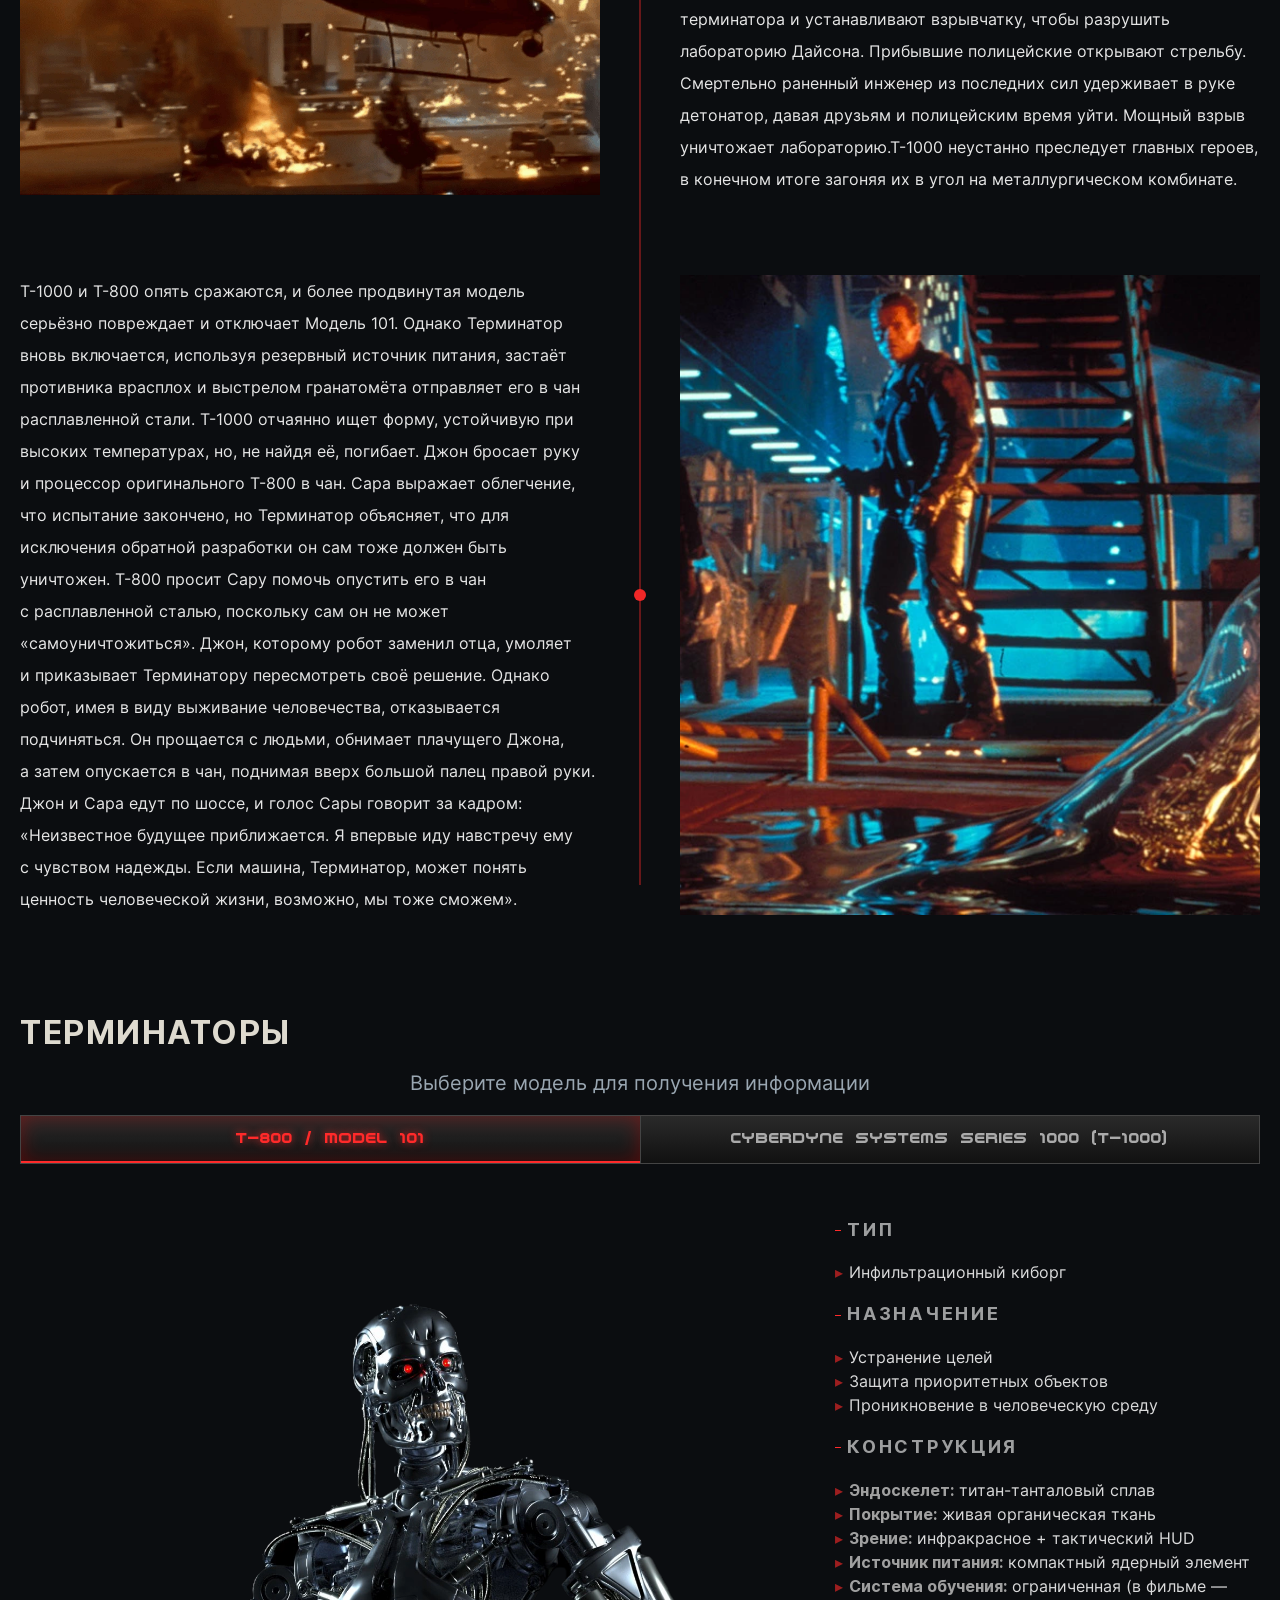
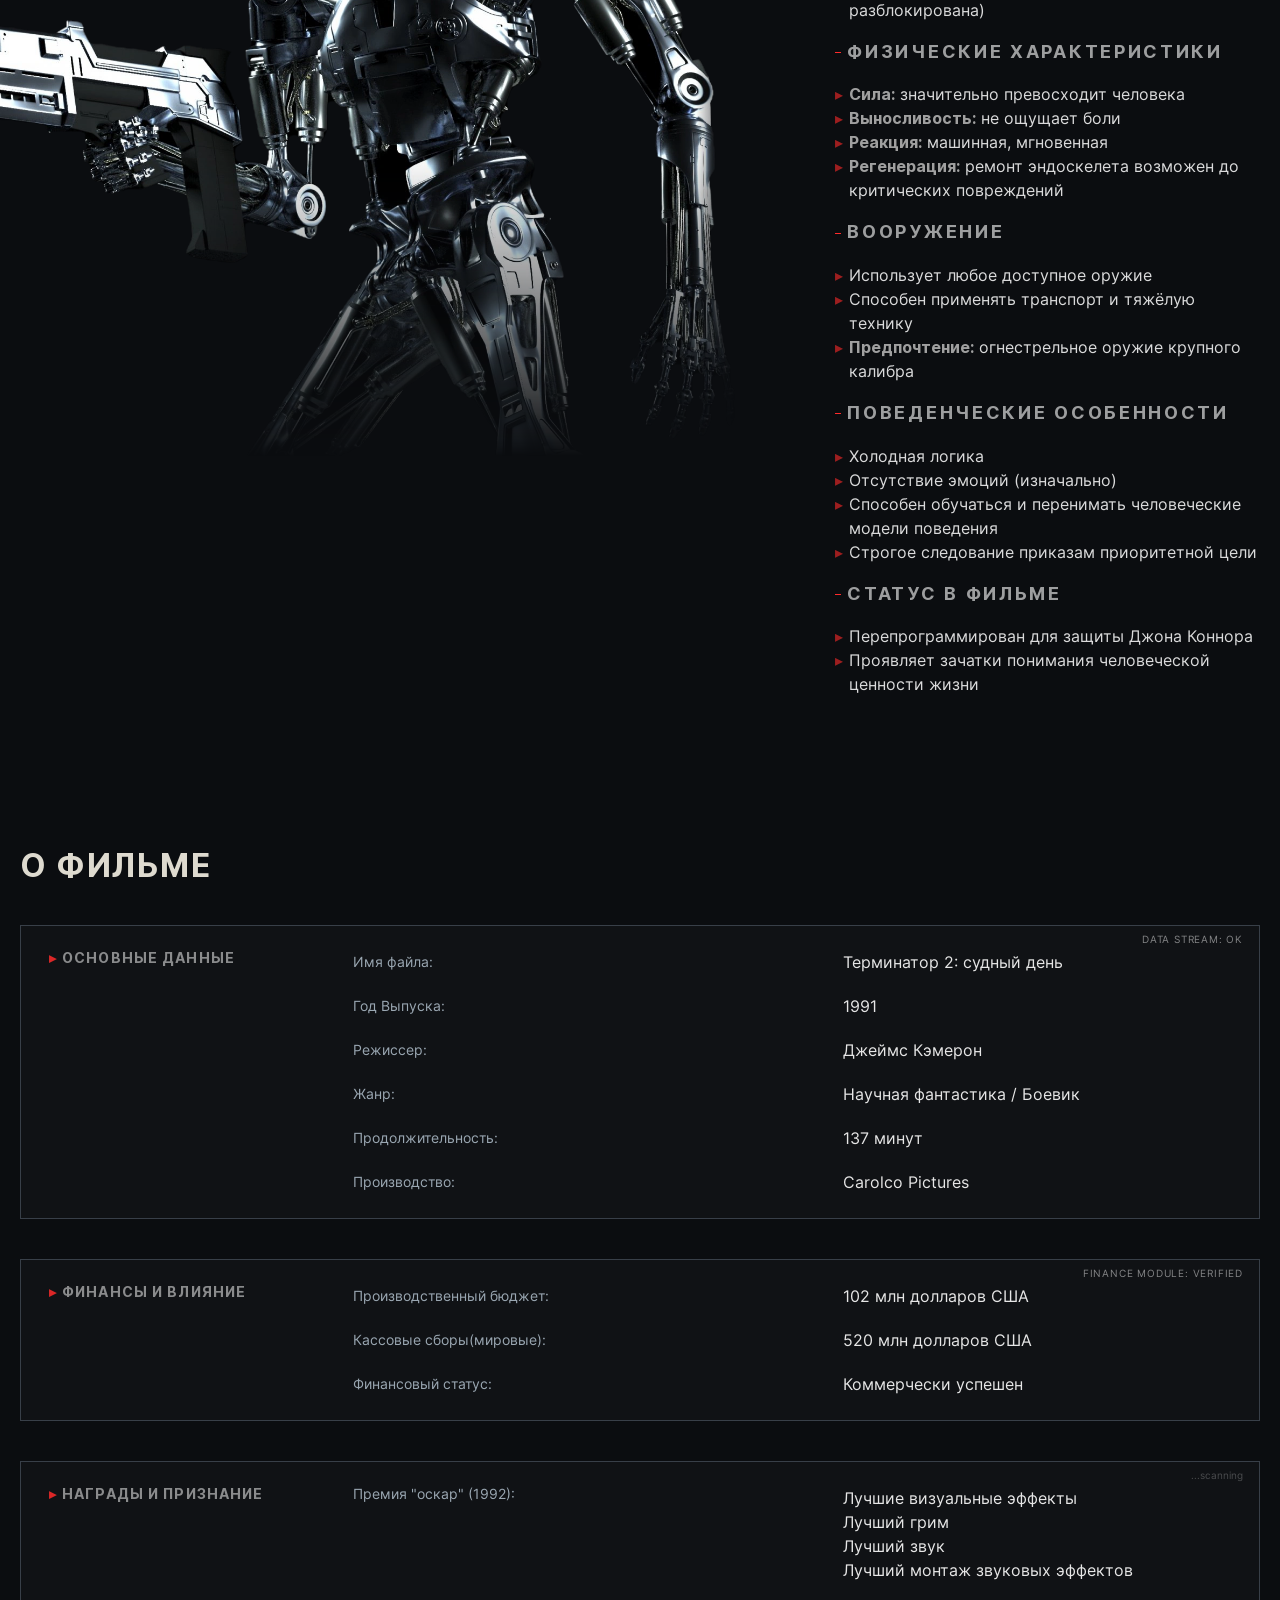
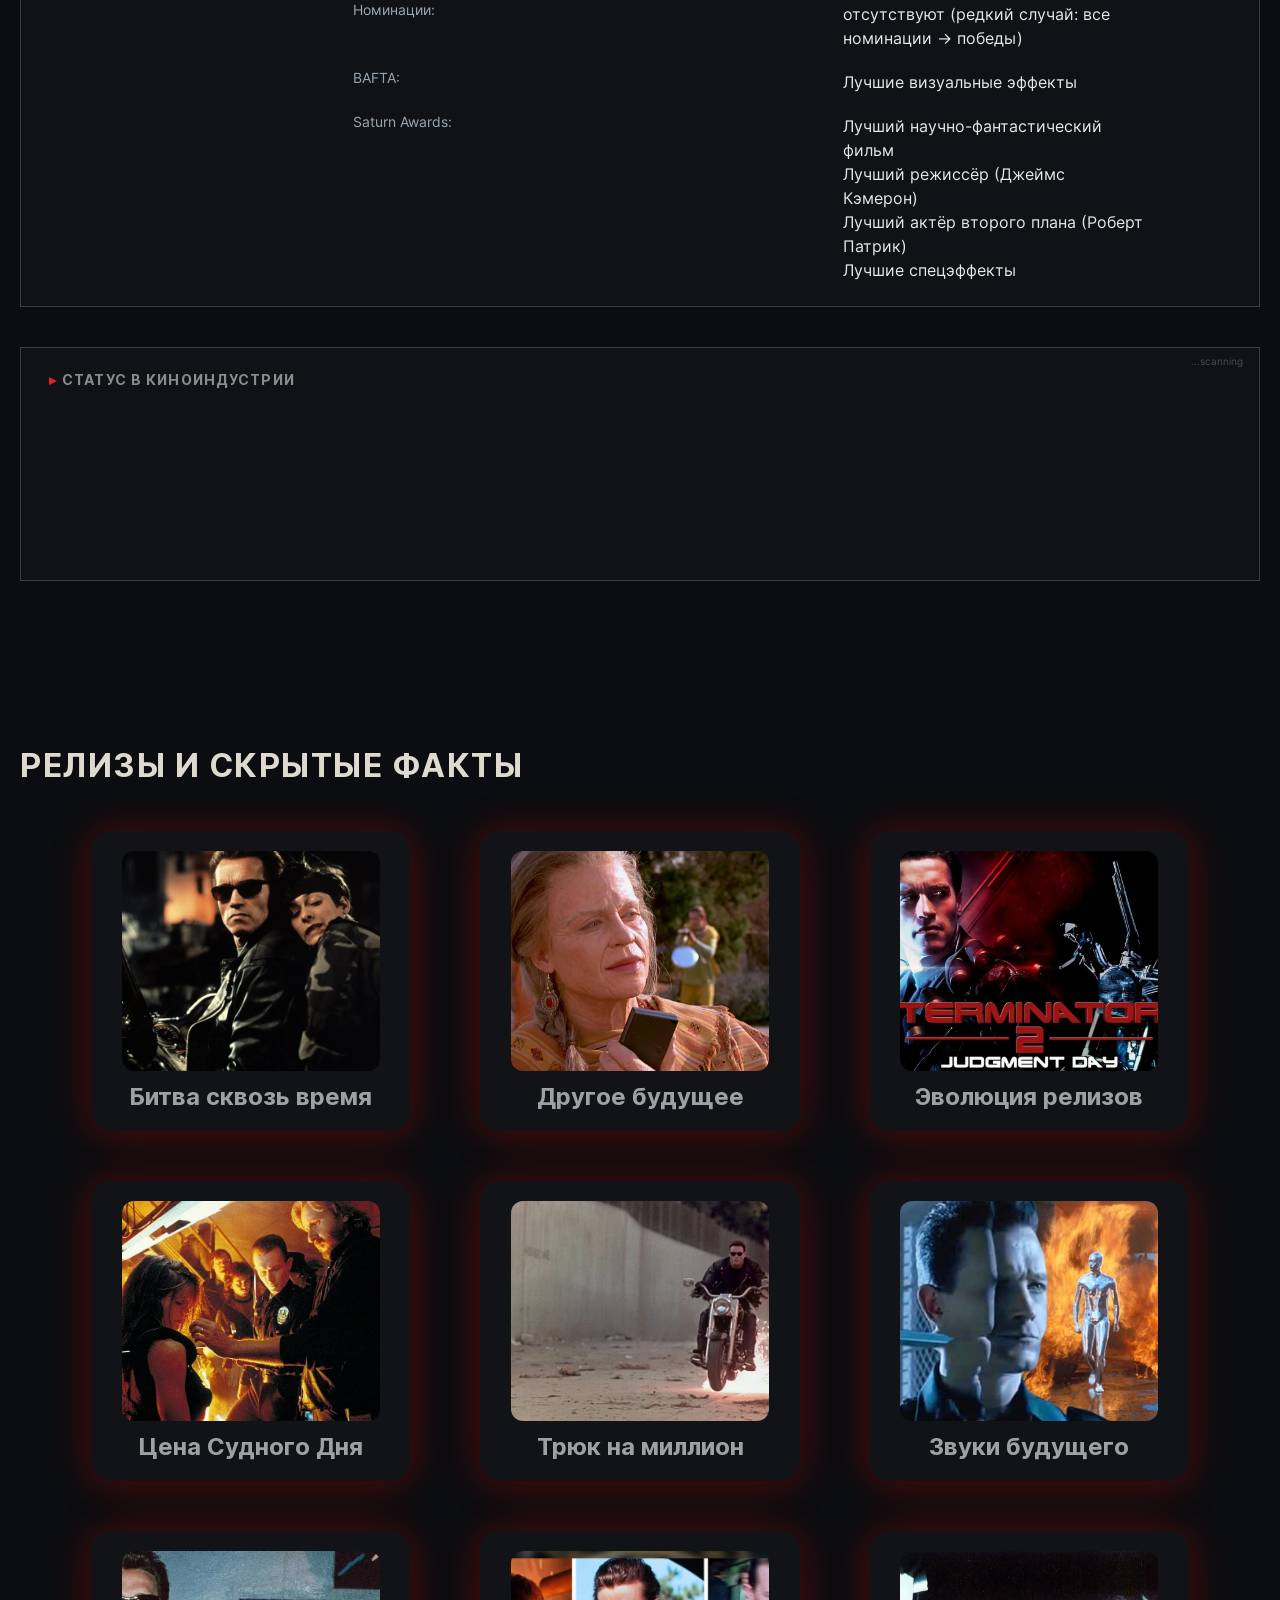
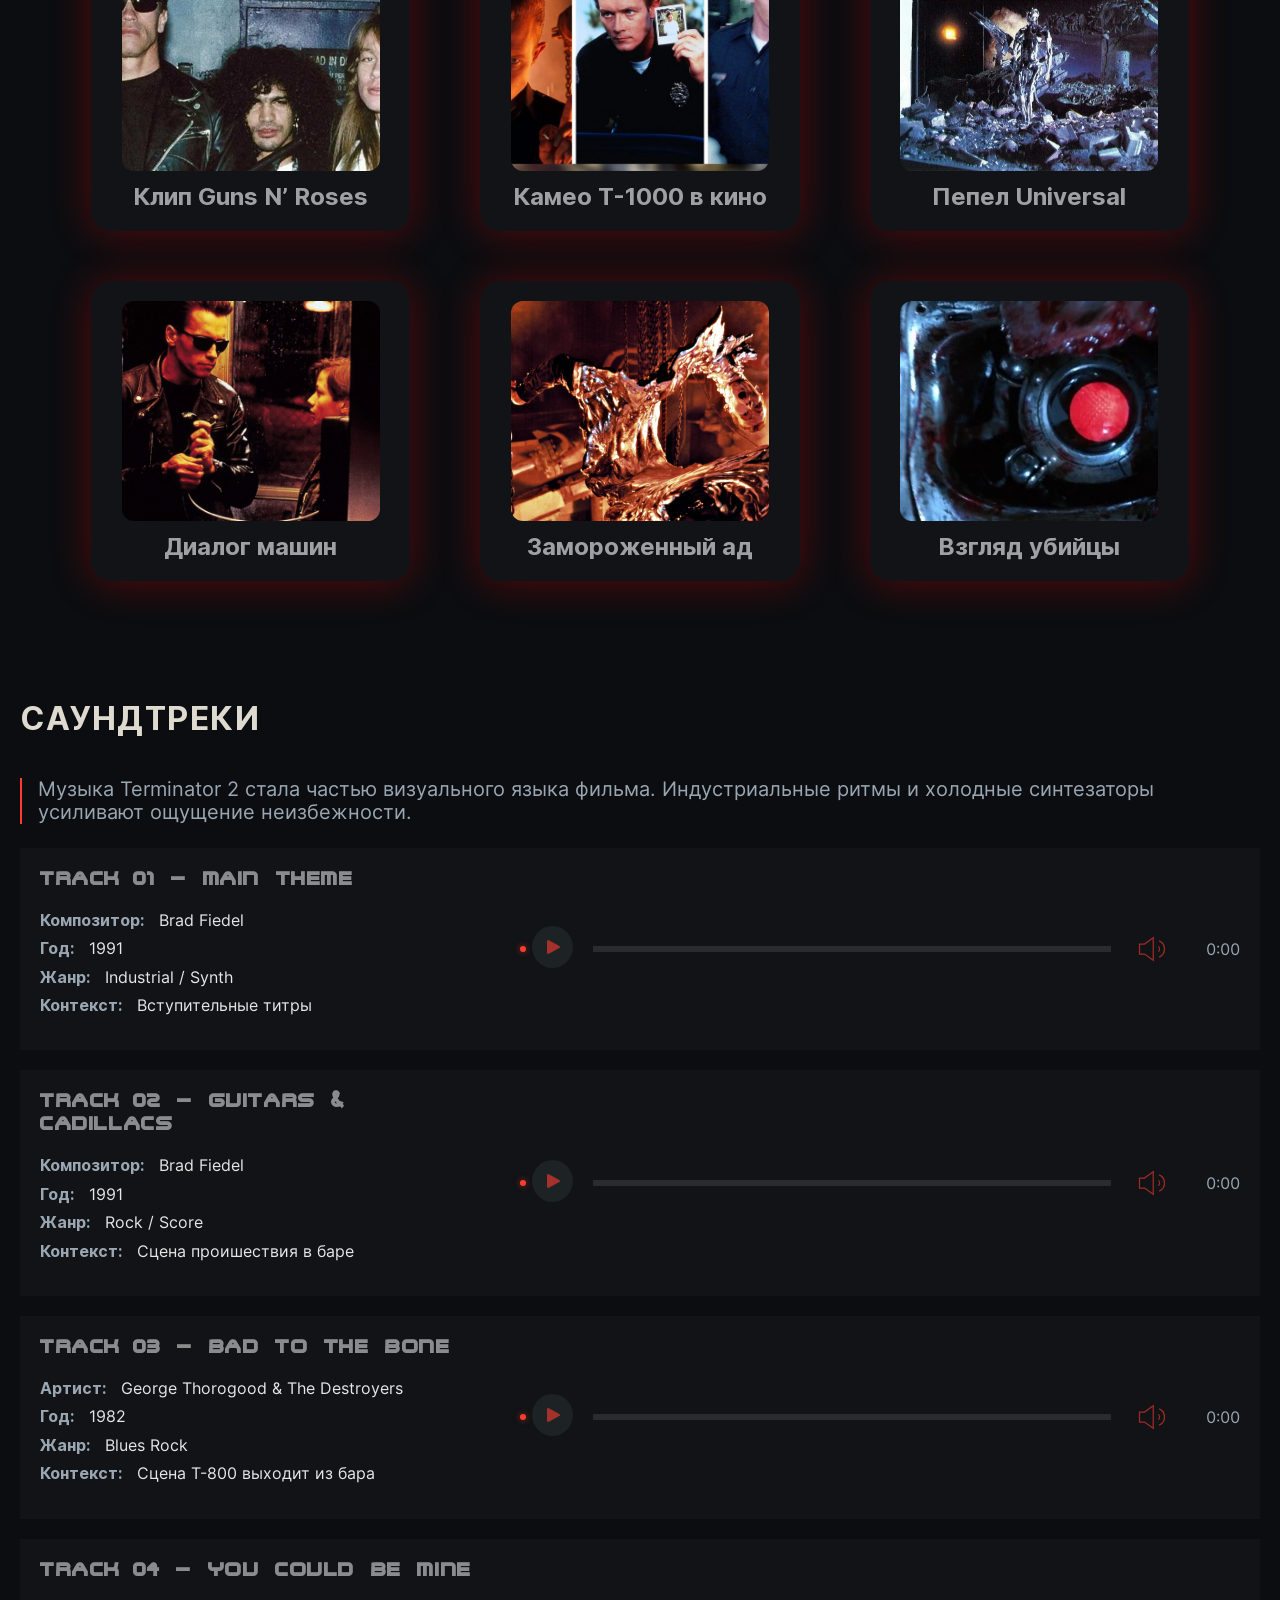
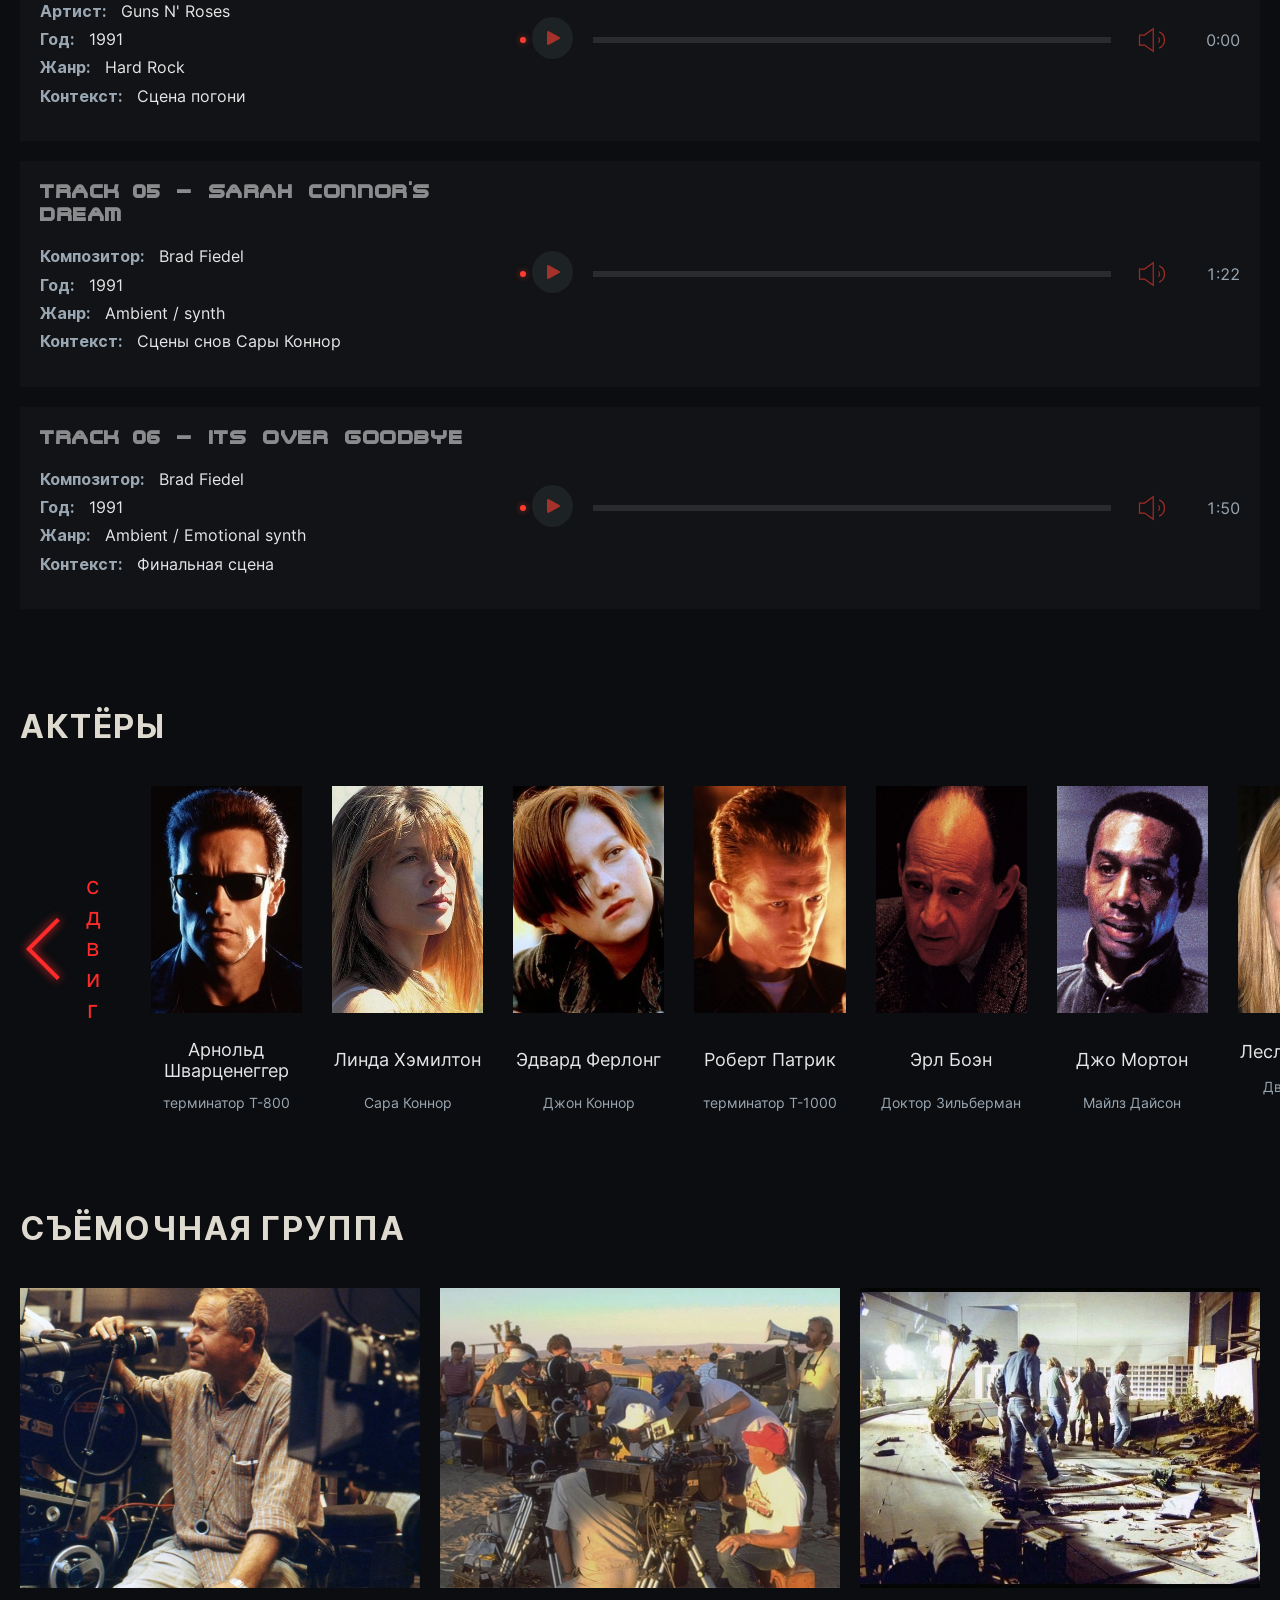
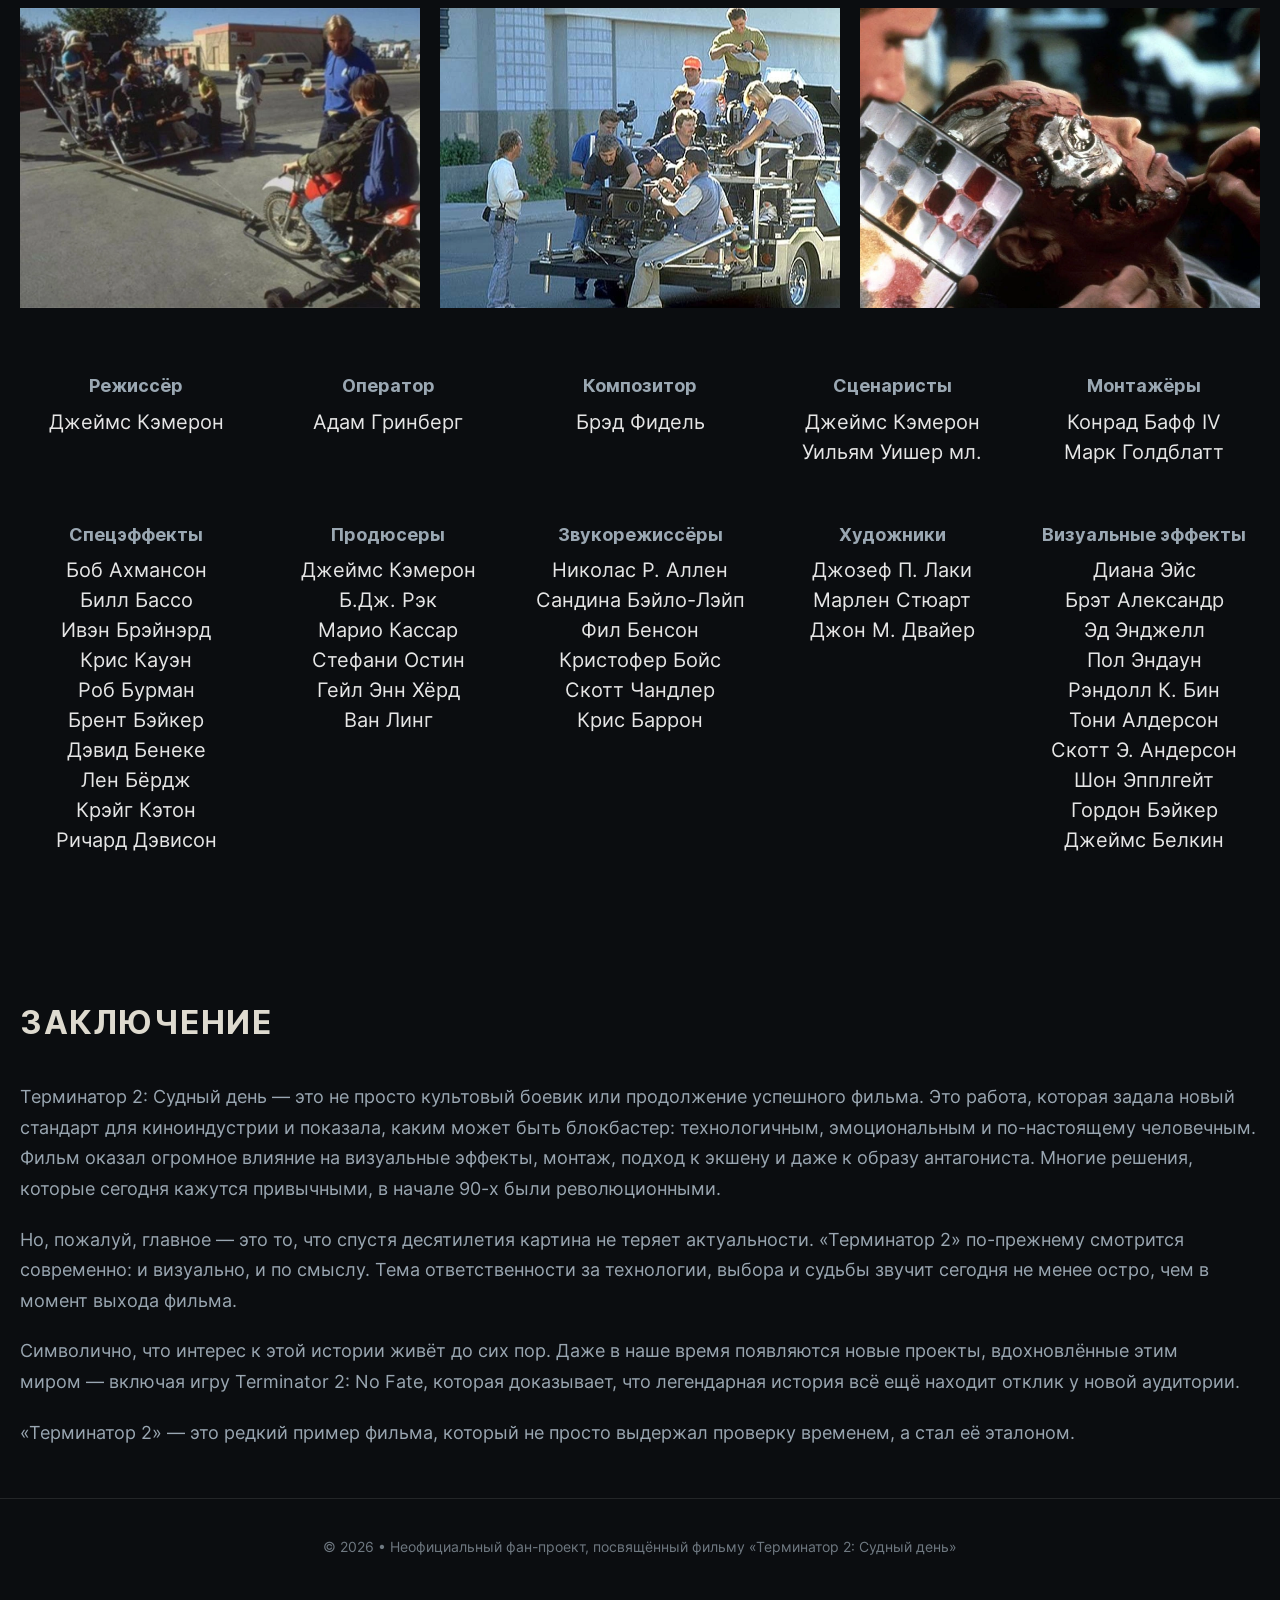
==== commit 189d4704: "removed banner" ====
--- a/index.html
+++ b/index.html
@@ -115,30 +115,6 @@
         </div>
       </header>
       <main class="main">
-        <section class="anniversary-banner">
-          <div class="container anniversary-banner__wrapper">
-            <div class="anniversary-banner__content">
-              <span
-                class="anniversary-banner__title"
-                id="status-title"
-                data-status-title
-                >SYSTEM STATUS: Судный день близок</span
-              >
-              <p class="anniversary-banner__text">
-                <span class="accent">29 августа 1997 года</span> в 02:14 по
-                восточному времени Skynet обрел сознание.
-              </p>
-              <p
-                class="anniversary-banner__info"
-                id="status-sub"
-                data-status-sub
-              >
-                Время до перехода в автономный режим:
-              </p>
-              <div class="anniversary-banner__timer" data-countdown></div>
-            </div>
-          </div>
-        </section>
         <section class="hero section-offset">
           <div class="container hero__container">
             <h1 class="hero__title">Terminator 2: Judgment Day</h1>
--- a/css/style.css
+++ b/css/style.css
@@ -218,87 +218,13 @@
   display: none;
 }
 
-/* banner
-============================================ */
-.anniversary-banner {
-  padding-top: calc(var(--header-height) + var(--spacing-50));
-  padding-bottom: var(--spacing-20);
-}
-
-.anniversary-banner__wrapper {
-  position: relative;
-  display: flex;
-  flex-direction: column;
-  justify-content: center;
-  width: 100%;
-  min-height: 250px;
-  padding: 15px;
-  color: var(--color-text);
-  background-image: url('../img/banner/banner-1.jpg');
-  background-repeat: no-repeat;
-  background-size: cover;
-  /* background-position: right center; */
-  background-position: top center;
-  letter-spacing: 0.04em;
-}
-
-.anniversary-banner__wrapper::after {
-  content: '';
-  position: absolute;
-  inset: 0;
-  background: rgba(0, 0, 0, 0.7);
-  z-index: 1;
-}
-
-.anniversary-banner__content {
-  position: relative;
-  text-align: left;
-  z-index: 2;
-}
-
-.anniversary-banner__title {
-  display: inline-block;
-  margin-bottom: var(--spacing-20);
-  font-size: var(--font-size-20);
-  letter-spacing: 0.15em;
-  text-transform: uppercase;
-  color: var(--color-spec-item);
-}
-
-.anniversary-banner__text {
-  margin: 0;
-  margin-bottom: var(--spacing-20);
-  color: var(--color-spec-item);
-}
-
-.accent {
-  color: var(--color-accent);
-}
-
-.anniversary-banner__info {
-  margin: 0;
-  margin-bottom: var(--spacing-20);
-  text-transform: uppercase;
-  letter-spacing: 0.05em;
-  color: var(--color-spec-item);
-}
-
-.anniversary-banner__timer {
-  font-family: 'Courier New', Courier, monospace;
-  color: var(--color-accent);
-  font-size: var(--font-size-20);
-  text-shadow:
-    0 0 5px rgba(255, 0, 0, 0.3),
-    0 0 5px rgba(255, 0, 0, 0.4);
-}
-
 /* hero
 ============================================ */
 
-/* .hero__container {
+.hero__container {
   padding-top: calc(var(--header-height) + var(--spacing-80));
   padding-bottom: var(--spacing-50);
-} */
+}
 
 .hero__title {
   margin: 0;
